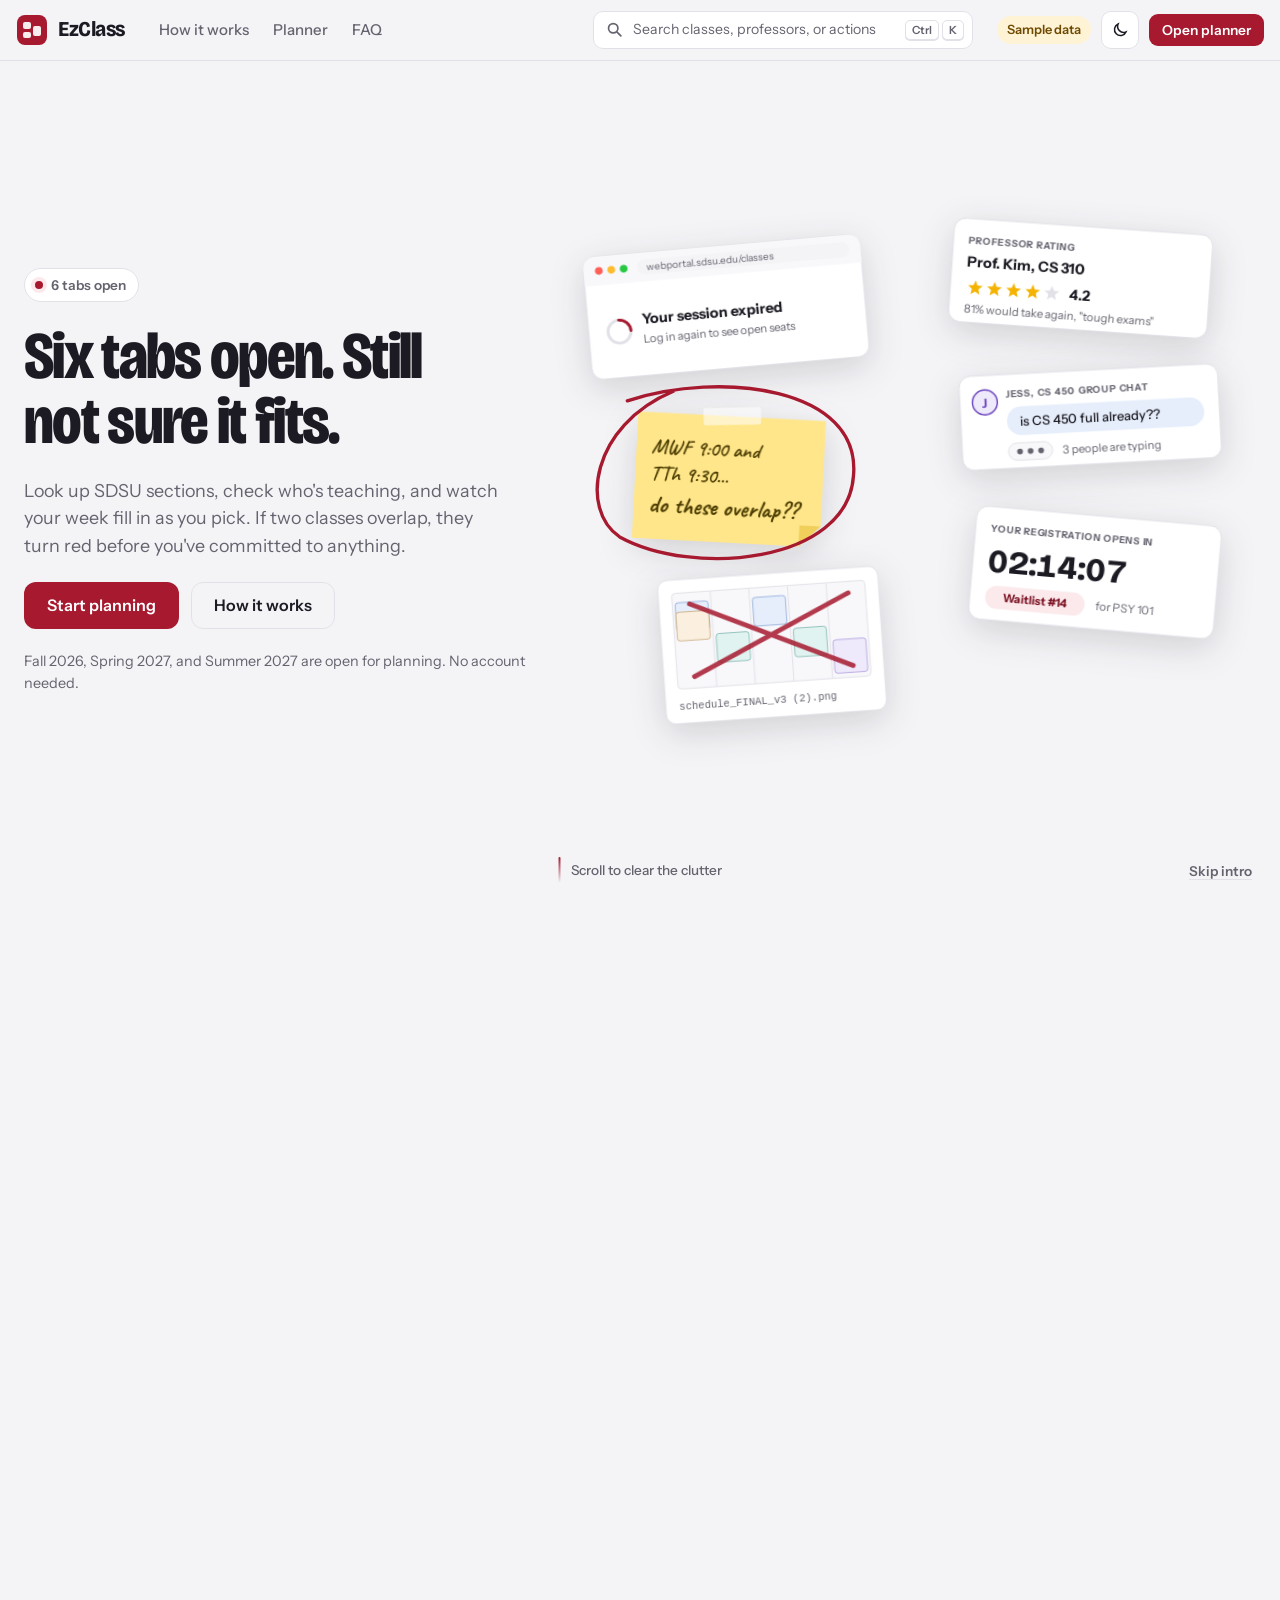
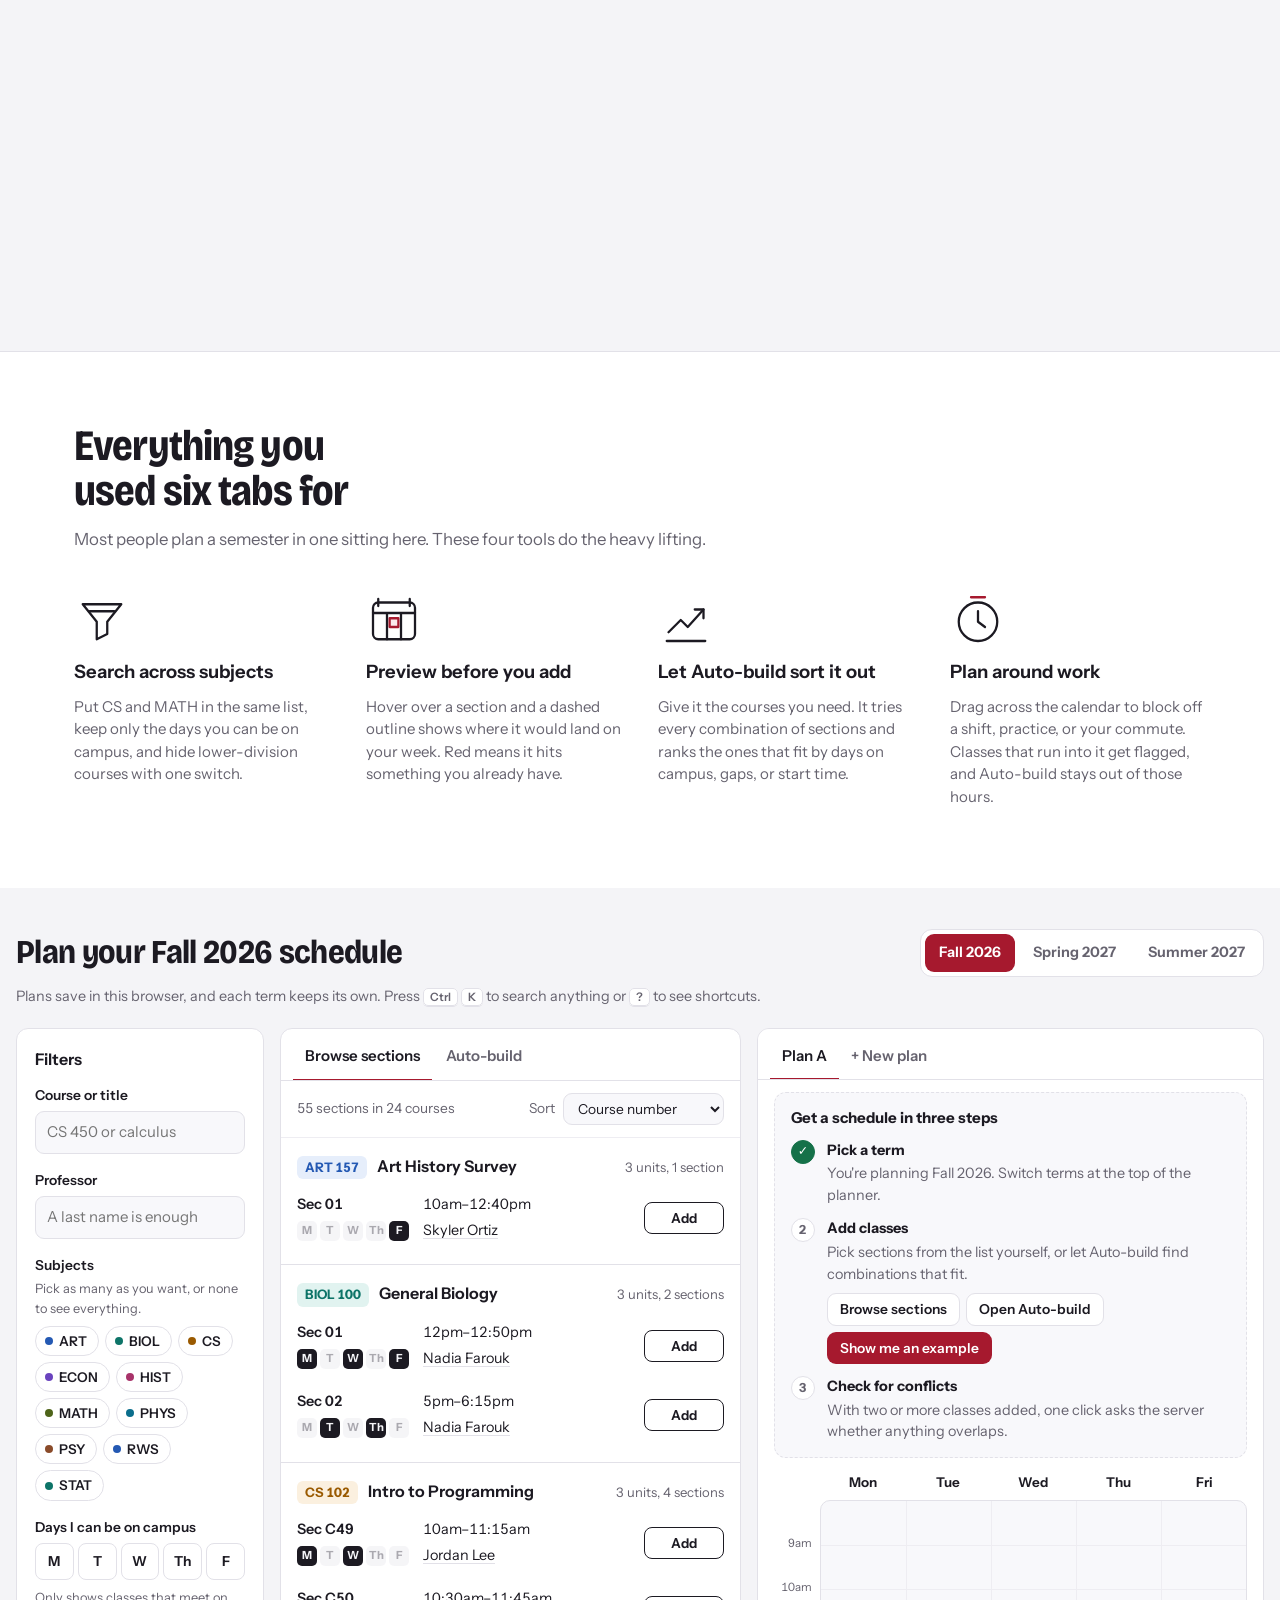
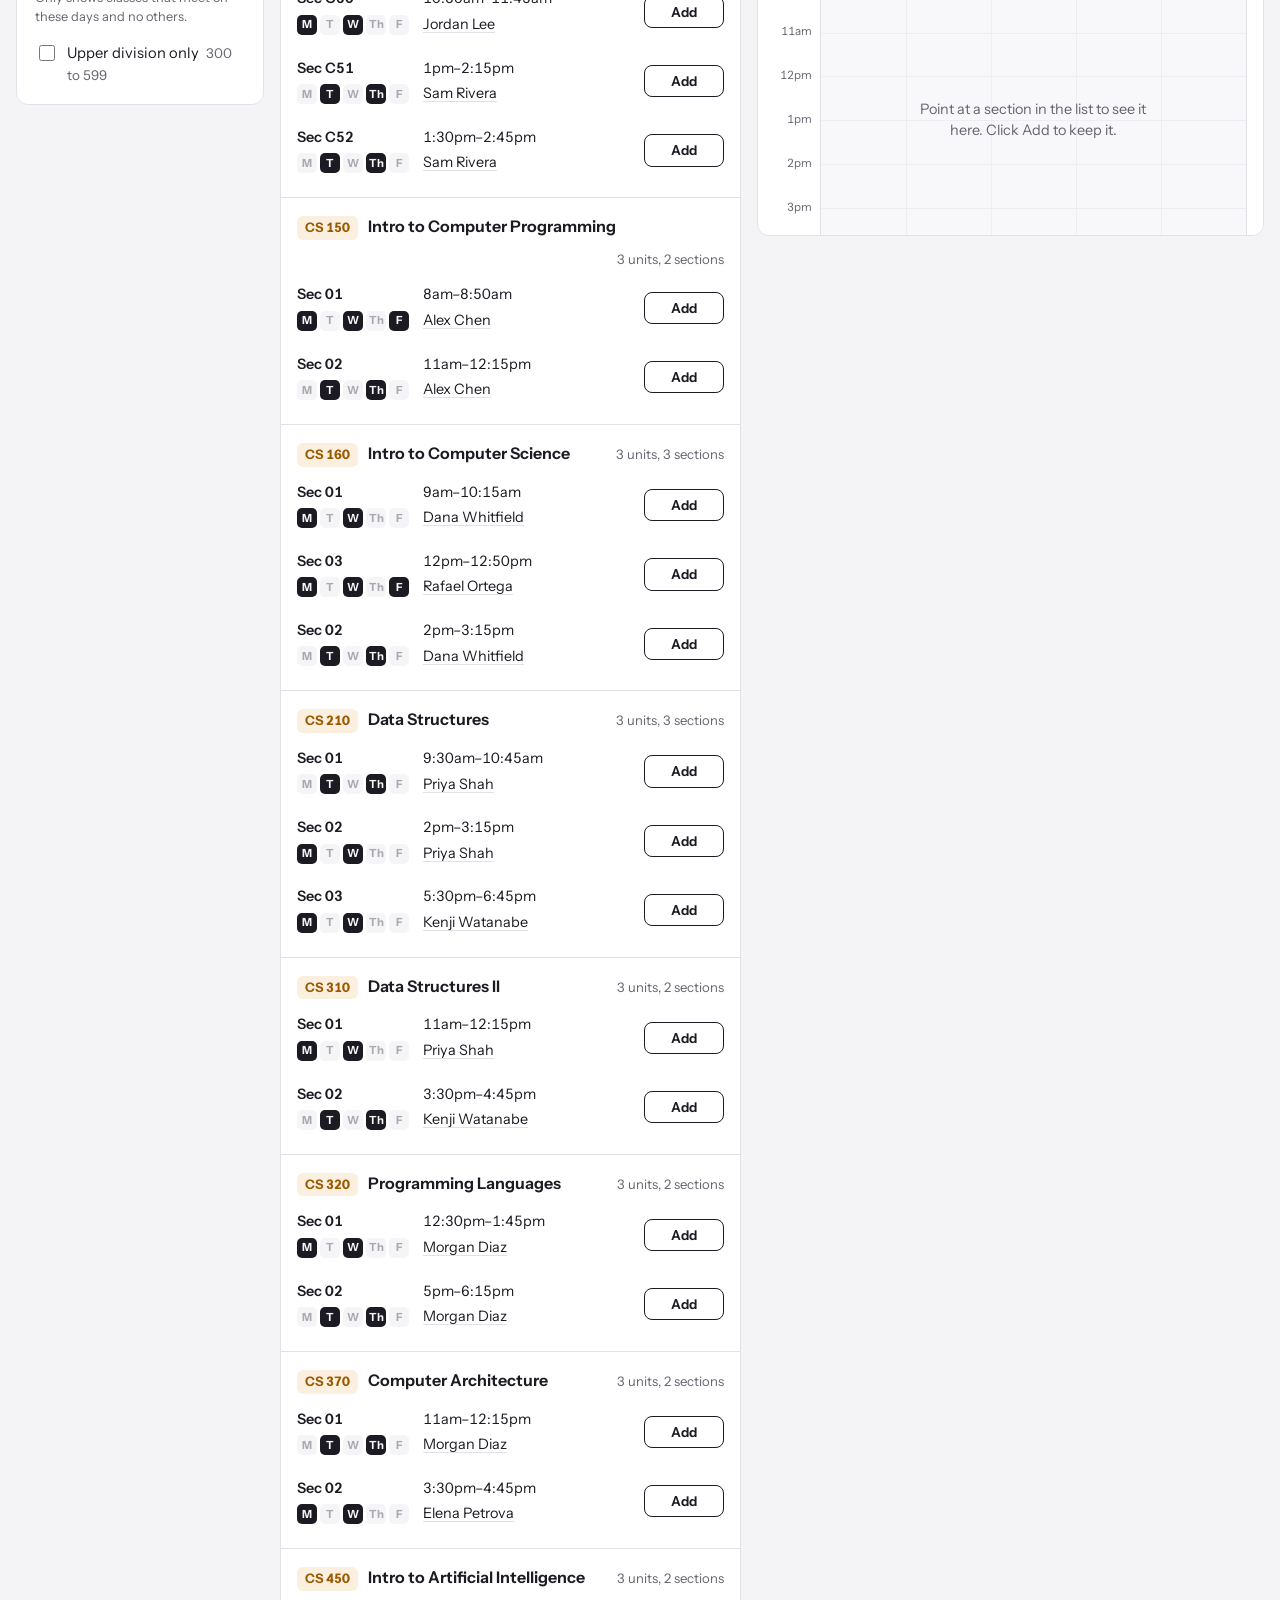
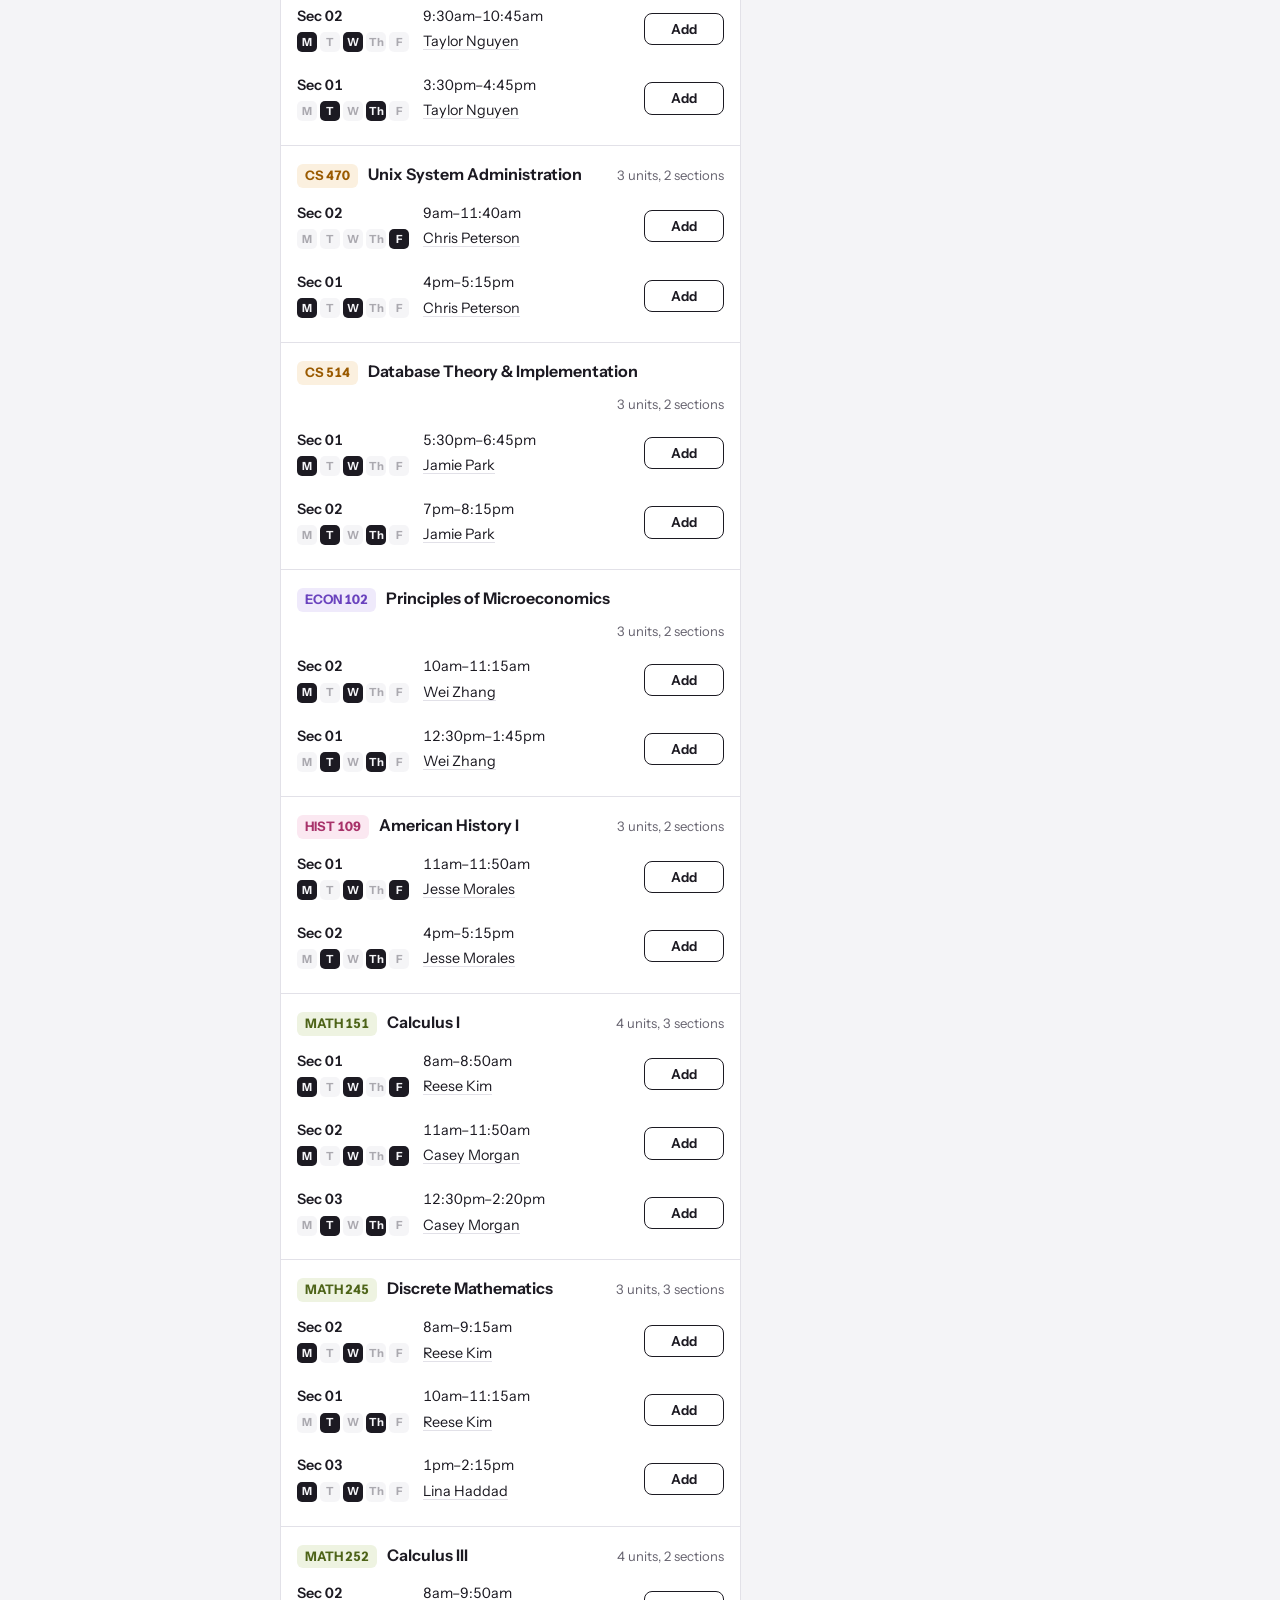
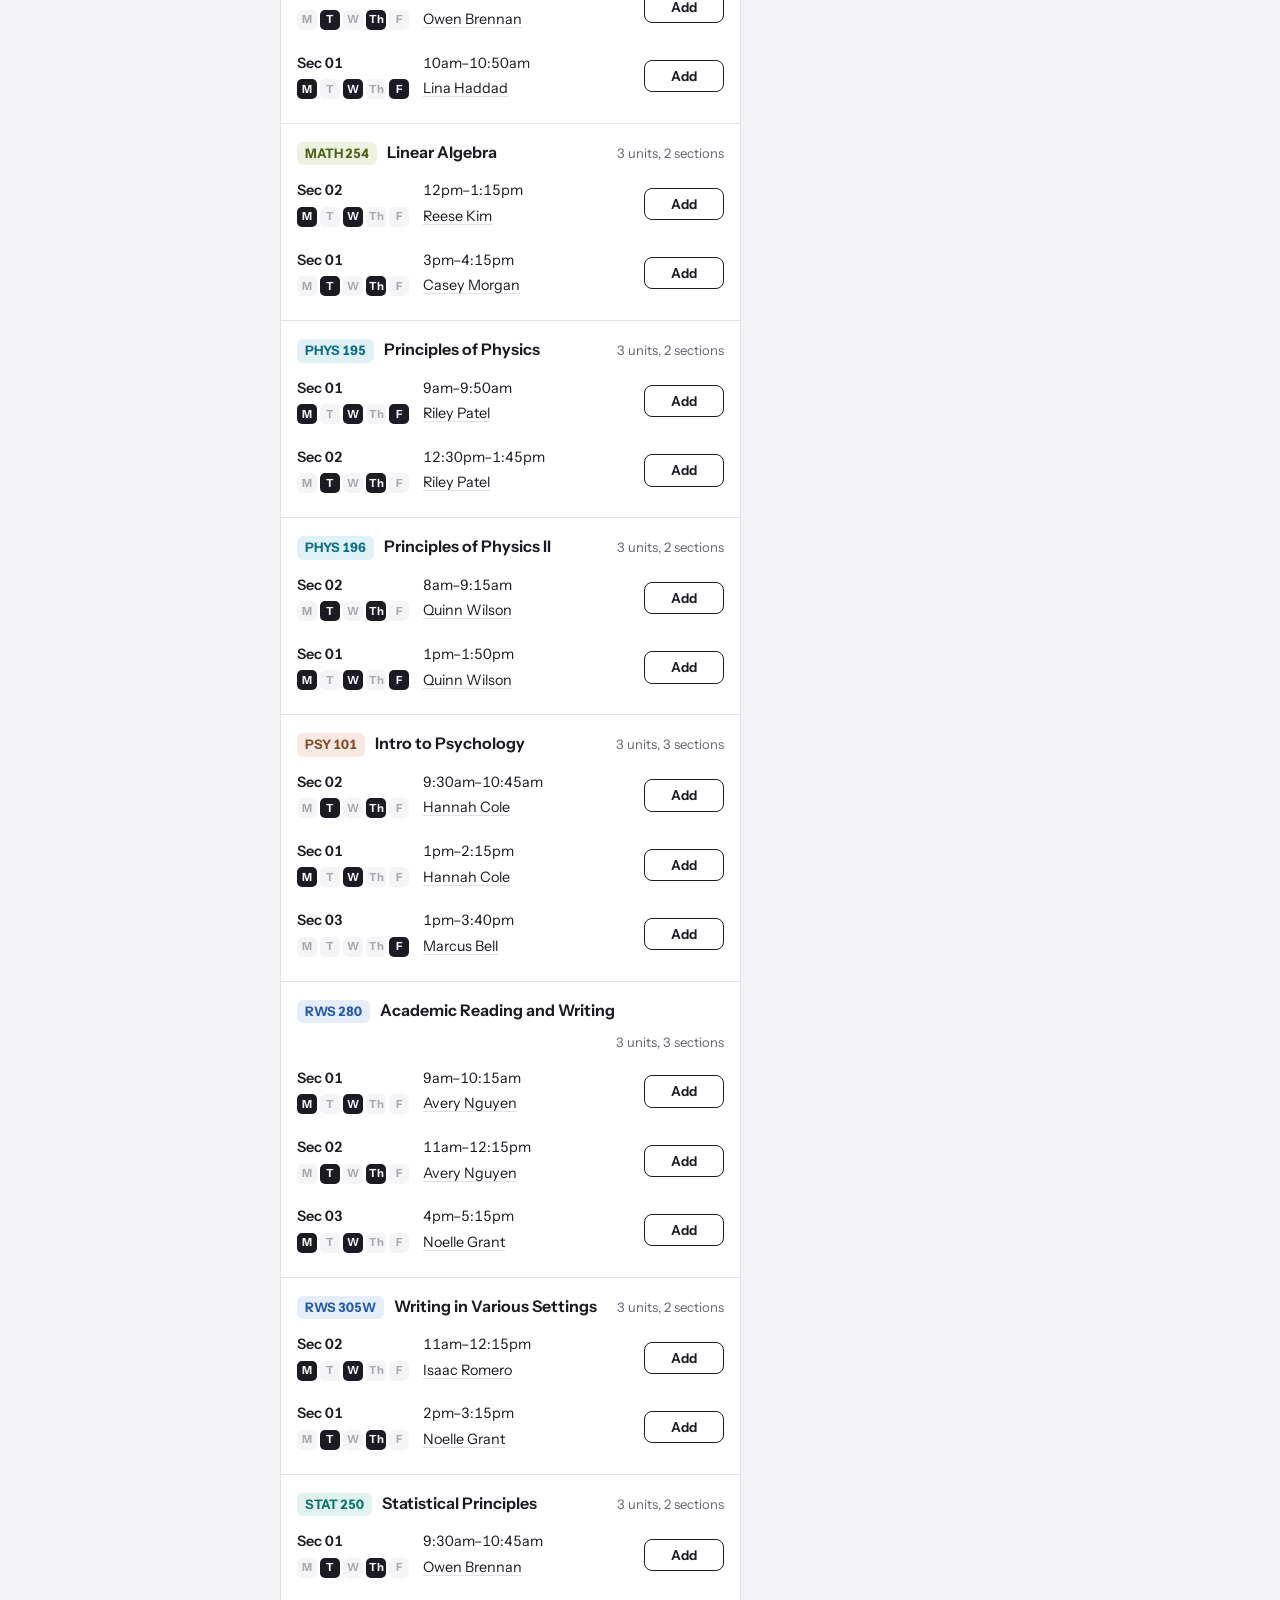
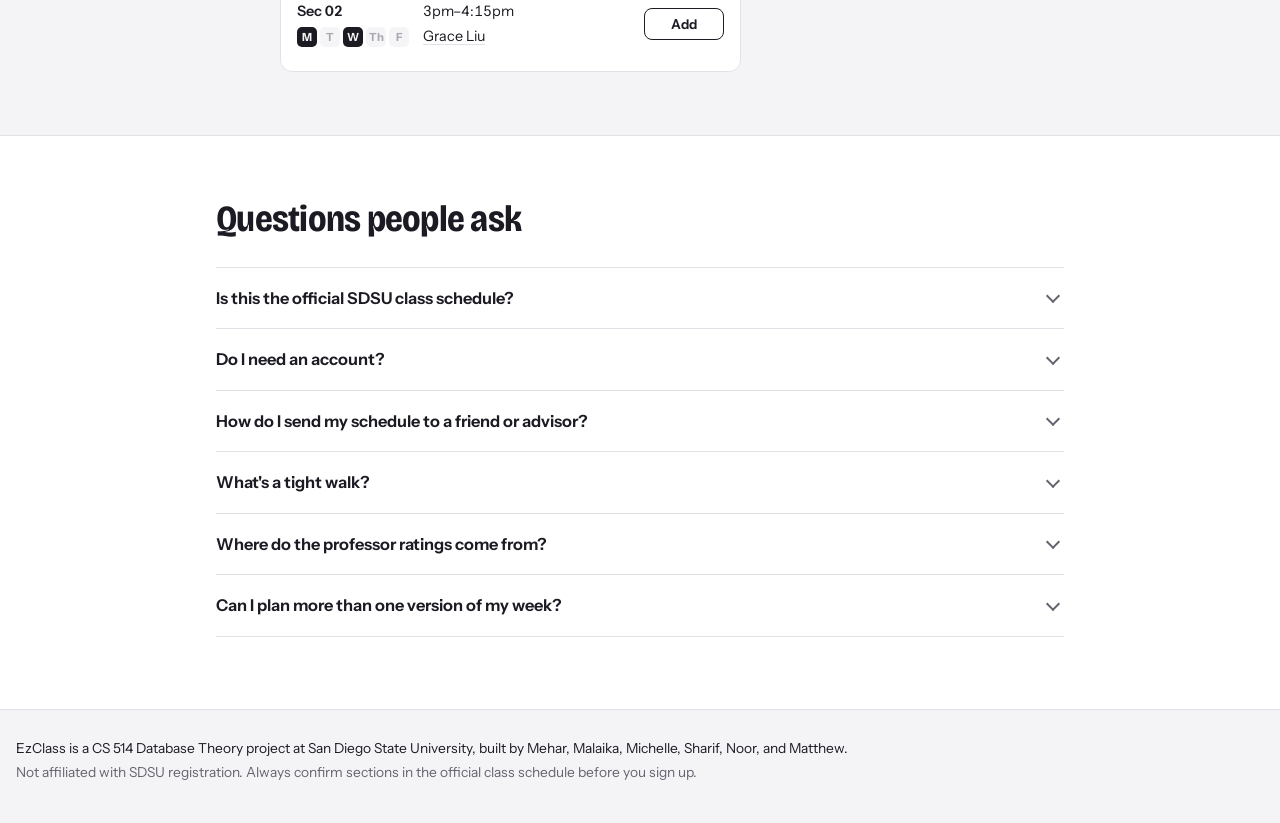
==== frontend/index.html @ 92ebc793 "Rename index.html to frontend/index.html" ====
<!doctype html>
<html lang="en">
<head>
<!--HEAD-START-->
<meta charset="utf-8">
<meta name="viewport" content="width=device-width, initial-scale=1, viewport-fit=cover">
<title>EzClass</title>
<meta name="claude:viewport-fit-sides" content="cover">
<link rel="preconnect" href="https://fonts.googleapis.com">
<link rel="preconnect" href="https://fonts.gstatic.com" crossorigin>
<link href="https://fonts.googleapis.com/css2?family=Bricolage+Grotesque:opsz,wdth,wght@12..96,75..100,400..800&family=Instrument+Sans:wght@400;500;600;700&family=Caveat:wght@600;700&display=swap" rel="stylesheet">
<script>
  // Apply a saved theme before the page paints, so there's no flash.
  try { const t = localStorage.getItem("ezclass.theme"); if (t) document.documentElement.dataset.theme = t; } catch (e) {}
</script>
<link rel="stylesheet" href="css/style.css">
<!--HEAD-END-->
</head>
<body>
<!--BODY-START-->
<a class="skip" href="#planner">Skip to the planner</a>

<header class="topbar">
  <div class="topbar-inner">
    <a class="brand" href="#top" aria-label="EzClass, back to top">
      <svg class="logo" viewBox="0 0 32 32" aria-hidden="true">
        <rect x="1" y="1" width="30" height="30" rx="8" class="logo-bg"/>
        <rect x="7" y="8" width="8" height="7" rx="2" class="logo-cell"/>
        <rect x="17" y="12" width="8" height="10" rx="2" class="logo-cell"/>
        <rect x="7" y="18" width="8" height="6" rx="2" class="logo-cell"/>
      </svg>
      <span class="wordmark">EzClass</span>
    </a>
    <nav class="topnav" aria-label="Page">
      <a href="#how">How it works</a>
      <a href="#planner">Planner</a>
      <a href="#faq">FAQ</a>
    </nav>
    <button type="button" class="search-btn" data-action="palette" aria-label="Search classes, professors, and actions">
      <svg viewBox="0 0 20 20" aria-hidden="true"><circle cx="8.5" cy="8.5" r="5.5"/><path d="M13 13l4.5 4.5"/></svg>
      <span class="search-label">Search classes, professors, or actions</span>
      <span class="search-keys"><kbd class="mod-key">Ctrl</kbd><kbd>K</kbd></span>
    </button>
    <div class="top-actions">
      <span class="data-status" id="data-status" hidden></span>
      <button type="button" class="icon-btn" id="theme-btn" aria-label="Switch to dark theme">
        <svg class="i-moon" viewBox="0 0 24 24" aria-hidden="true"><path d="M20 14.5A8 8 0 0 1 9.5 4a8 8 0 1 0 10.5 10.5z"/></svg>
        <svg class="i-sun" viewBox="0 0 24 24" aria-hidden="true"><circle cx="12" cy="12" r="4"/><path d="M12 2v2M12 20v2M2 12h2M20 12h2M4.9 4.9l1.4 1.4M17.7 17.7l1.4 1.4M4.9 19.1l1.4-1.4M17.7 6.3l1.4-1.4"/></svg>
      </button>
      <a class="btn btn-red btn-sm" href="#planner">Open planner</a>
    </div>
  </div>
</header>

<section class="hero" id="top" aria-labelledby="hero-title">
  <div class="hero-track" id="hero-track">
    <div class="hero-stage">
      <div class="hero-copy">
        <p class="tab-count" id="tab-count" aria-hidden="true"><span class="tc-dot"></span><span id="tab-count-text">6 tabs open</span></p>
        <h1 class="hero-h" id="hero-title">
          <span class="hh hh-before">Six tabs open. Still not sure it fits.</span>
          <span class="hh hh-after">One tab. Your whole week, sorted.</span>
        </h1>
        <p class="hero-sub">Look up SDSU sections, check who's teaching, and watch your week fill in as you pick. If two classes overlap, they turn red before you've committed to anything.</p>
        <div class="hero-cta">
          <a class="btn btn-red btn-lg" href="#planner">Start planning</a>
          <a class="btn btn-ghost btn-lg" href="#how">How it works</a>
        </div>
        <p class="hero-meta">Fall 2026, Spring 2027, and Summer 2027 are open for planning. No account needed.</p>
      </div>
      <div class="hero-art" id="hero-art"></div>
      <p class="scroll-hint" aria-hidden="true"><span class="scroll-line"></span>Scroll to clear the clutter</p>
      <a class="skip-intro" href="#planner">Skip intro</a>
    </div>
  </div>
</section>

<section class="how" id="how" aria-labelledby="how-title">
  <div class="how-inner">
    <h2 id="how-title">Everything you used six tabs for</h2>
    <p class="how-sub">Most people plan a semester in one sitting here. These four tools do the heavy lifting.</p>
    <div class="how-grid">
      <div class="how-item">
        <svg class="how-icon" data-draw viewBox="0 0 64 64" aria-hidden="true">
          <path pathLength="1" d="M10 14h44l-16 20v14l-12 6V34z"/>
          <path pathLength="1" d="M18 22h28"/>
        </svg>
        <h3>Search across subjects</h3>
        <p>Put CS and MATH in the same list, keep only the days you can be on campus, and hide lower-division courses with one switch.</p>
      </div>
      <div class="how-item">
        <svg class="how-icon" data-draw viewBox="0 0 64 64" aria-hidden="true">
          <rect pathLength="1" x="8" y="12" width="48" height="42" rx="6"/>
          <path pathLength="1" d="M8 24h48M24 24v30M40 24v30M14 8v8M50 8v8"/>
          <path pathLength="1" class="accent" d="M27 30h10v10H27z"/>
        </svg>
        <h3>Preview before you add</h3>
        <p>Hover over a section and a dashed outline shows where it would land on your week. Red means it hits something you already have.</p>
      </div>
      <div class="how-item">
        <svg class="how-icon" data-draw viewBox="0 0 64 64" aria-hidden="true">
          <path pathLength="1" d="M12 46l14-14 8 8 18-20"/>
          <path pathLength="1" d="M42 20h10v10"/>
          <path pathLength="1" d="M10 56h44"/>
        </svg>
        <h3>Let Auto-build sort it out</h3>
        <p>Give it the courses you need. It tries every combination of sections and ranks the ones that fit by days on campus, gaps, or start time.</p>
      </div>
      <div class="how-item">
        <svg class="how-icon" data-draw viewBox="0 0 64 64" aria-hidden="true">
          <circle pathLength="1" cx="32" cy="34" r="22"/>
          <path pathLength="1" d="M32 22v12l8 6"/>
          <path pathLength="1" class="accent-line" d="M24 6h16"/>
        </svg>
        <h3>Plan around work</h3>
        <p>Drag across the calendar to block off a shift, practice, or your commute. Classes that run into it get flagged, and Auto-build stays out of those hours.</p>
      </div>
    </div>
  </div>
</section>

<section class="planner" id="planner" data-view="find" aria-labelledby="planner-title">
  <div class="planner-head">
    <div class="planner-title-row">
      <h2 id="planner-title">Plan your Fall 2026 schedule</h2>
      <div class="term-switch" id="term-switch" role="radiogroup" aria-label="Term"></div>
    </div>
    <p class="planner-hint">Plans save in this browser, and each term keeps its own.<span class="key-tip"> Press <kbd class="mod-key">Ctrl</kbd> <kbd>K</kbd> to search anything or <kbd>?</kbd> to see shortcuts.</span></p>
    <p class="term-note" id="term-note" hidden></p>
  </div>


  <div class="planner-grid">
    <!-- Filters -->
    <aside class="filters" id="filters" aria-labelledby="filters-title">
      <div class="panel-head">
        <h3 id="filters-title">Filters</h3>
        <button type="button" class="link-btn" id="reset-btn" data-action="reset" hidden>Reset all</button>
      </div>

      <label class="field" for="f-keyword">
        <span class="field-label">Course or title</span>
        <input type="search" id="f-keyword" placeholder="CS 450 or calculus" autocomplete="off">
      </label>
      <label class="field" for="f-professor">
        <span class="field-label">Professor</span>
        <input type="search" id="f-professor" placeholder="A last name is enough" autocomplete="off">
      </label>

      <fieldset class="field">
        <legend class="field-label">Subjects</legend>
        <p class="hint">Pick as many as you want, or none to see everything.</p>
        <div class="chips" id="subject-chips"></div>
      </fieldset>

      <fieldset class="field">
        <legend class="field-label">Days I can be on campus</legend>
        <div class="days" id="day-toggles"></div>
        <p class="hint">Only shows classes that meet on these days and no others.</p>
      </fieldset>

      <label class="toggle" for="f-upper">
        <input type="checkbox" id="f-upper">
        <span>Upper division only <span class="hint-inline">300 to 599</span></span>
      </label>

      <button type="button" class="btn btn-ink filters-done" id="filters-done">Show results</button>
    </aside>
    <div class="filters-backdrop" id="filters-backdrop"></div>

    <!-- Browse and auto-build -->
    <section class="finder" id="finder" aria-label="Find classes">
      <div class="finder-tabs" role="tablist" aria-label="How to find classes">
        <button type="button" role="tab" id="ftab-browse" data-ftab="browse" aria-selected="true" aria-controls="browse-panel">Browse sections</button>
        <button type="button" role="tab" id="ftab-build" data-ftab="build" aria-selected="false" aria-controls="build-panel" tabindex="-1">Auto-build</button>
      </div>

      <div id="browse-panel" role="tabpanel" aria-labelledby="ftab-browse">
        <div class="toolbar">
          <button type="button" class="btn btn-quiet filters-toggle" id="filters-toggle" aria-expanded="false" aria-controls="filters">
            <svg viewBox="0 0 20 20" aria-hidden="true"><path d="M3 5h14M6 10h8M8.5 15h3"/></svg>
            Filters <span class="count" id="filters-count"></span>
          </button>
          <span class="result-count" id="result-count" aria-live="polite"></span>
          <label class="sort" for="sort"><span>Sort</span>
            <select id="sort">
              <option value="course">Course number</option>
              <option value="start">Earliest start</option>
              <option value="units">Most units</option>
            </select>
          </label>
        </div>
        <div class="results" id="results">
          <div class="empty"><p class="empty-title">Loading sections</p></div>
        </div>
      </div>

      <div id="build-panel" role="tabpanel" aria-labelledby="ftab-build" hidden>
        <div class="build">
          <p class="build-intro">Add the courses you need. EzClass tries every way their sections can fit together and only shows you schedules with zero overlaps.</p>

          <div class="field b-search">
            <label class="field-label" for="b-input">Add a course</label>
            <input type="search" id="b-input" placeholder="Type a course, like MATH 254" autocomplete="off"
              role="combobox" aria-expanded="false" aria-controls="b-suggest" aria-autocomplete="list">
            <ul class="b-suggest" id="b-suggest" role="listbox" hidden></ul>
          </div>
          <ul class="b-courses" id="b-courses"></ul>

          <div class="b-prefs">
            <label class="field" for="b-earliest"><span class="field-label">No classes before</span>
              <select id="b-earliest">
                <option value="">Any time</option><option value="480">8am</option><option value="540">9am</option>
                <option value="600">10am</option><option value="660">11am</option><option value="720">Noon</option>
              </select>
            </label>
            <label class="field" for="b-latest"><span class="field-label">No classes after</span>
              <select id="b-latest">
                <option value="">Any time</option><option value="900">3pm</option><option value="1020">5pm</option>
                <option value="1080">6pm</option><option value="1200">8pm</option>
              </select>
            </label>
            <fieldset class="field b-off">
              <legend class="field-label">Days off</legend>
              <div class="days" id="b-days"></div>
            </fieldset>
            <fieldset class="field b-rank">
              <legend class="field-label">Rank schedules by</legend>
              <div class="seg">
                <label><input type="radio" name="b-sort" value="days" checked><span>Fewest days</span></label>
                <label><input type="radio" name="b-sort" value="gaps"><span>Shortest gaps</span></label>
                <label><input type="radio" name="b-sort" value="late"><span>Latest start</span></label>
              </div>
            </fieldset>
            <label class="toggle" for="b-keep"><input type="checkbox" id="b-keep"><span>Keep the classes already in my plan</span></label>
          </div>

          <button type="button" class="btn btn-red" id="b-run" disabled>Find schedules</button>
          <div class="b-results" id="b-results" aria-live="polite"></div>
        </div>
      </div>
    </section>

    <!-- The week -->
    <section class="week" id="week" aria-label="My week">
      <div class="plan-tabs" id="plan-tabs" role="tablist" aria-label="Plans"></div>

      <div class="preview-banner" id="preview-banner" hidden>
        <p id="preview-label"></p>
        <div class="preview-btns">
          <button type="button" class="btn btn-quiet" id="preview-prev" aria-label="Previous option">Previous</button>
          <button type="button" class="btn btn-quiet" id="preview-next" aria-label="Next option">Next</button>
          <button type="button" class="btn btn-red btn-sm" id="preview-apply">Use this schedule</button>
          <button type="button" class="link-btn" id="preview-cancel">Back to my plan</button>
        </div>
      </div>

      <div class="guide" id="guide" hidden></div>
      <div class="calendar" id="calendar"></div>
      <p class="drag-hint" id="drag-hint">Work or practice at set times? Drag across the grid to block them off.</p>
      <dl class="stats" id="stats" hidden></dl>
      <p class="walk-note" id="walk-note" hidden></p>
      <ul class="picks" id="picks"></ul>
      <div class="busy-list" id="busy-list" hidden></div>

      <div class="week-actions">
        <button type="button" class="btn btn-red" id="check-btn" disabled>Check for conflicts</button>
        <button type="button" class="btn btn-quiet" id="export-btn" disabled>Add to calendar</button>
        <button type="button" class="btn btn-quiet" id="share-btn" disabled>Copy share link</button>
        <button type="button" class="btn btn-quiet" id="busy-btn">Block out time</button>
        <button type="button" class="btn btn-quiet" id="compare-btn" hidden>Compare plans</button>
        <button type="button" class="link-btn" id="clear-btn" hidden>Clear plan</button>
        <button type="button" class="link-btn" id="delete-plan-btn" hidden>Delete plan</button>
      </div>
      <input class="share-fallback" id="share-fallback" type="text" readonly hidden aria-label="Share link">
      <div class="check-result" id="check-result" role="status" hidden></div>

      <div class="popover" id="popover" role="dialog" aria-label="Class details" hidden></div>
    </section>
  </div>
</section>

<nav class="bottom-nav" aria-label="Planner">
  <button type="button" data-mview="find" data-nav="find">
    <svg viewBox="0 0 24 24" aria-hidden="true"><path d="M4 6h16M4 12h10M4 18h7"/></svg>Find
  </button>
  <button type="button" data-action="nav-build" data-nav="build">
    <svg viewBox="0 0 24 24" aria-hidden="true"><path d="M5 17l5-5 3 3 6-7"/><path d="M15 8h4v4"/></svg>Auto-build
  </button>
  <button type="button" data-mview="week" data-nav="week">
    <svg viewBox="0 0 24 24" aria-hidden="true"><rect x="4" y="5" width="16" height="15" rx="2.5"/><path d="M4 10h16M9 5v15M15 5v15"/></svg>My week <span class="count week-count"></span>
  </button>
  <button type="button" data-action="palette">
    <svg viewBox="0 0 24 24" aria-hidden="true"><circle cx="10.5" cy="10.5" r="6"/><path d="M15 15l5 5"/></svg>Search
  </button>
</nav>

<section class="faq" id="faq" aria-labelledby="faq-title">
  <div class="faq-inner">
    <h2 id="faq-title">Questions people ask</h2>
    <div class="faq-list">
      <details>
        <summary>Is this the official SDSU class schedule?</summary>
        <p>No. EzClass reads a copy of the schedule data our team loaded into the database. Seats and times can change, so check every section in the official SDSU class schedule before you register.</p>
      </details>
      <details>
        <summary>Do I need an account?</summary>
        <p>No. Your plans save in this browser. If you clear your browser data they go with it, so copy a share link if you want a backup.</p>
      </details>
      <details>
        <summary>How do I send my schedule to a friend or advisor?</summary>
        <p>Press "Copy share link". The link holds your term and your sections, so whoever opens it sees the same week you do. Nothing gets uploaded.</p>
      </details>
      <details>
        <summary>What's a tight walk?</summary>
        <p>Two classes on the same day, in different buildings, with 15 minutes or less between them. You can make it. You just won't be stopping for coffee.</p>
      </details>
      <details>
        <summary>Where do the professor ratings come from?</summary>
        <p>We don't store any. Clicking a professor's name opens a RateMyProfessors search for them in a new tab.</p>
      </details>
      <details>
        <summary>Can I plan more than one version of my week?</summary>
        <p>Yes. Each term has room for Plan A, B, and C. "Compare plans" puts them side by side so you can see which one has fewer days on campus or shorter gaps.</p>
      </details>
    </div>
  </div>
</section>

<footer class="footer">
  <div class="footer-inner">
    <p>EzClass is a CS 514 Database Theory project at San Diego State University, built by Mehar, Malaika, Michelle, Sharif, Noor, and Matthew.</p>
    <p class="muted">Not affiliated with SDSU registration. Always confirm sections in the official class schedule before you sign up.</p>
  </div>
</footer>

<div class="toast" id="toast" role="status" aria-live="polite" hidden></div>

<dialog class="palette" id="palette" aria-label="Search and jump">
  <div class="pal-box">
    <div class="pal-search">
      <svg viewBox="0 0 20 20" aria-hidden="true"><circle cx="8.5" cy="8.5" r="5.5"/><path d="M13 13l4.5 4.5"/></svg>
      <input type="text" id="pal-input" placeholder="Search a course, professor, or action" autocomplete="off" spellcheck="false"
        role="combobox" aria-expanded="true" aria-controls="pal-list" aria-autocomplete="list">
      <kbd>Esc</kbd>
    </div>
    <ul class="pal-list" id="pal-list" role="listbox" aria-label="Results"></ul>
    <p class="pal-foot"><span><kbd>↑</kbd><kbd>↓</kbd> move</span><span><kbd>Enter</kbd> open</span><span>Try "cs 310", "kim", or "plan"</span></p>
  </div>
</dialog>

<dialog class="dialog dialog-wide" id="compare-dialog" aria-labelledby="compare-title">
  <div class="dialog-body">
    <h3 id="compare-title">Compare your plans</h3>
    <div id="compare-grid"></div>
    <div class="dialog-actions"><button type="button" class="btn btn-quiet" id="compare-close">Close</button></div>
  </div>
</dialog>

<dialog class="dialog" id="keys-dialog" aria-labelledby="keys-title">
  <div class="dialog-body">
    <h3 id="keys-title">Keyboard shortcuts</h3>
    <dl class="keys">
      <div><dt><kbd class="mod-key">Ctrl</kbd><kbd>K</kbd></dt><dd>Search classes, professors, and actions</dd></div>
      <div><dt><kbd>/</kbd></dt><dd>Search the course list</dd></div>
      <div><dt><kbd>B</kbd></dt><dd>Browse sections</dd></div>
      <div><dt><kbd>A</kbd></dt><dd>Auto-build a schedule</dd></div>
      <div><dt><kbd>1</kbd><kbd>2</kbd><kbd>3</kbd></dt><dd>Open Plan A, B, or C</dd></div>
      <div><dt><kbd>T</kbd></dt><dd>Next term</dd></div>
      <div><dt><kbd>?</kbd></dt><dd>Show this list</dd></div>
      <div><dt><kbd>Esc</kbd></dt><dd>Close a panel or leave a preview</dd></div>
    </dl>
    <div class="dialog-actions"><button type="button" class="btn btn-quiet" id="keys-close">Close</button></div>
  </div>
</dialog>

<dialog class="dialog" id="export-dialog" aria-labelledby="export-title">
  <form method="dialog" class="dialog-body" onsubmit="return false">
    <h3 id="export-title">Put your classes on your calendar</h3>
    <p>Every class becomes a weekly event that repeats until the last day of classes. Find both dates on the SDSU academic calendar.</p>
    <div class="dialog-dates">
      <label class="field" for="term-start"><span class="field-label">First day of classes</span><input type="date" id="term-start"></label>
      <label class="field" for="term-end"><span class="field-label">Last day of classes</span><input type="date" id="term-end"></label>
    </div>
    <p class="hint bad-text" id="ics-error" hidden>The last day has to come after the first day.</p>
    <p class="hint" id="ics-preview-note" hidden>Downloads are turned off in this preview. Copy the file text instead, or use the real app to save it.</p>
    <textarea class="ics-text" id="ics-text" readonly hidden aria-label="Calendar file text"></textarea>
    <div class="dialog-actions">
      <button type="button" class="btn btn-quiet" id="export-close">Cancel</button>
      <button type="button" class="btn btn-quiet" id="ics-copy" disabled>Copy file text</button>
      <button type="button" class="btn btn-red" id="ics-download" disabled>Download .ics file</button>
    </div>
  </form>
</dialog>
<!--BODY-END-->
<script type="module" src="js/app.js"></script>
</body>
</html>
---- frontend/css/style.css ----
/* EzClass
   Layout: a scroll-driven opening scene, a short "how it works" band, then a
   three-column planner (filters, course list, week grid) that collapses to
   two columns and then to a switchable single column on phones.
   SDSU red means "act" or "problem". Subjects carry their own hues so the
   week grid reads at a glance. Display type is Bricolage Grotesque, narrowed;
   everything else is Instrument Sans. */

:root {
  --paper: #f4f4f7;
  --surface: #ffffff;
  --surface-2: #f8f8fb;
  --ink: #1c1a22;
  --muted: #66636f;
  --line: #e2e1e8;
  --line-soft: #eeedf2;
  --red: #a6192e;
  --red-hover: #8a1426;
  --red-soft: #fbe9ec;
  --red-ink: #7b1121;
  --ok: #157149;
  --ok-soft: #e3f3ea;
  --focus: #2459b3;
  --shadow: 0 1px 2px rgb(28 26 34 / 0.06), 0 8px 24px rgb(28 26 34 / 0.08);
  --tab-shadow: rgb(28 26 34 / 0.16);
  --warn-bg: #fff3d6;
  --warn-ink: #6e4a00;
  --note: #ffe68a; --note-fold: #f0cf5a; --note-ink: #4a3b00; --tape: rgb(255 255 255 / 0.55);

  --s0: #2459b3; --s0-bg: #e6eefb;
  --s1: #0d7468; --s1-bg: #e1f3f0;
  --s2: #9a5a00; --s2-bg: #fbf0df;
  --s3: #6a43be; --s3-bg: #efeafb;
  --s4: #a8336a; --s4-bg: #fbe8f1;
  --s5: #4e6419; --s5-bg: #eef3e1;
  --s6: #0b6e8c; --s6-bg: #e0f2f8;
  --s7: #8a4b2a; --s7-bg: #f6eae2;

  --display: "Bricolage Grotesque", "Arial Narrow", "Helvetica Neue", Arial, sans-serif;
  --ui: "Instrument Sans", "Segoe UI", system-ui, -apple-system, sans-serif;
  --topbar-h: 60px;
  --hour: 44px;
  --r: 12px;
}

@media (prefers-color-scheme: dark) {
  :root:not([data-theme="light"]) {
    --paper: #111015; --surface: #1a1920; --surface-2: #211f28; --ink: #efedf4; --muted: #a29fac;
    --line: #2e2c36; --line-soft: #26242d; --red: #e2475d; --red-hover: #f0647a; --red-soft: #3a1820;
    --red-ink: #ffb3bf; --ok: #4fc58e; --ok-soft: #14301f; --focus: #8db4ff;
    --shadow: 0 1px 2px rgb(0 0 0 / 0.4), 0 10px 30px rgb(0 0 0 / 0.35); --tab-shadow: rgb(0 0 0 / 0.55);
    --warn-bg: #3a2e10; --warn-ink: #ffd98a;
    --note: #4d4116; --note-fold: #3a3110; --note-ink: #ffe9a3; --tape: rgb(255 255 255 / 0.14);
    --s0: #8db4ff; --s0-bg: #1c2a44; --s1: #6fd3c3; --s1-bg: #13312d; --s2: #f2b45c; --s2-bg: #362812;
    --s3: #b9a0ff; --s3-bg: #2a2241; --s4: #f08ebd; --s4-bg: #3b1a2b; --s5: #b8d27a; --s5-bg: #26301a;
    --s6: #79cfea; --s6-bg: #12303a; --s7: #e3a47f; --s7-bg: #36241a;
    color-scheme: dark;
  }
}
:root[data-theme="dark"] {
  --paper: #111015; --surface: #1a1920; --surface-2: #211f28; --ink: #efedf4; --muted: #a29fac;
  --line: #2e2c36; --line-soft: #26242d; --red: #e2475d; --red-hover: #f0647a; --red-soft: #3a1820;
  --red-ink: #ffb3bf; --ok: #4fc58e; --ok-soft: #14301f; --focus: #8db4ff;
  --shadow: 0 1px 2px rgb(0 0 0 / 0.4), 0 10px 30px rgb(0 0 0 / 0.35); --tab-shadow: rgb(0 0 0 / 0.55);
  --warn-bg: #3a2e10; --warn-ink: #ffd98a;
    --note: #4d4116; --note-fold: #3a3110; --note-ink: #ffe9a3; --tape: rgb(255 255 255 / 0.14);
  --s0: #8db4ff; --s0-bg: #1c2a44; --s1: #6fd3c3; --s1-bg: #13312d; --s2: #f2b45c; --s2-bg: #362812;
  --s3: #b9a0ff; --s3-bg: #2a2241; --s4: #f08ebd; --s4-bg: #3b1a2b; --s5: #b8d27a; --s5-bg: #26301a;
  --s6: #79cfea; --s6-bg: #12303a; --s7: #e3a47f; --s7-bg: #36241a;
  color-scheme: dark;
}

.s0 { --c: var(--s0); --cb: var(--s0-bg); }
.s1 { --c: var(--s1); --cb: var(--s1-bg); }
.s2 { --c: var(--s2); --cb: var(--s2-bg); }
.s3 { --c: var(--s3); --cb: var(--s3-bg); }
.s4 { --c: var(--s4); --cb: var(--s4-bg); }
.s5 { --c: var(--s5); --cb: var(--s5-bg); }
.s6 { --c: var(--s6); --cb: var(--s6-bg); }
.s7 { --c: var(--s7); --cb: var(--s7-bg); }

/* ---------- base ---------- */

*, *::before, *::after { box-sizing: border-box; }
[hidden] { display: none !important; }
.sr-only { position: absolute; width: 1px; height: 1px; overflow: hidden; clip: rect(0 0 0 0); clip-path: inset(50%); white-space: nowrap; }
html { scroll-behavior: smooth; scroll-padding-top: calc(var(--topbar-h) + 12px); }
body {
  margin: 0; background: var(--paper); color: var(--ink);
  font-family: var(--ui); font-size: 15px; line-height: 1.5;
  -webkit-font-smoothing: antialiased;
}
body::before {
  content: ""; position: fixed; inset: 0 0 auto; height: env(safe-area-inset-top, 0px); z-index: 10; background: var(--paper);
}
h1, h2, h3 { margin: 0; text-wrap: balance; }
p { margin: 0; }
button, input, select, textarea { font: inherit; color: inherit; }
button { cursor: pointer; }
a { color: inherit; }
:focus-visible { outline: 2px solid var(--focus); outline-offset: 2px; border-radius: 6px; }
.muted { color: var(--muted); }
kbd {
  font-family: var(--ui); font-size: 0.8em; font-weight: 600; padding: 1px 6px; border-radius: 5px;
  border: 1px solid var(--line); background: var(--surface); box-shadow: 0 1px 0 var(--line);
}
.skip {
  position: absolute; left: 12px; top: -60px; z-index: 50; background: var(--ink); color: var(--paper);
  padding: 8px 12px; border-radius: 8px; text-decoration: none;
}
.skip:focus { top: calc(8px + env(safe-area-inset-top, 0px)); }

/* ---------- buttons ---------- */

.btn {
  display: inline-flex; align-items: center; justify-content: center; gap: 8px;
  border: 1px solid transparent; border-radius: 10px; padding: 9px 16px;
  font-weight: 600; font-size: 0.93rem; text-decoration: none; line-height: 1.2; white-space: nowrap;
  transition: background-color 0.15s, border-color 0.15s, color 0.15s;
}
.btn:disabled { opacity: 0.45; cursor: not-allowed; }
.btn-red { background: var(--red); color: #fff; }
.btn-red:hover:not(:disabled) { background: var(--red-hover); }
.btn-ink { background: var(--ink); color: var(--paper); }
.btn-quiet { background: var(--surface); border-color: var(--line); color: var(--ink); }
.btn-quiet:hover:not(:disabled) { border-color: var(--muted); }
.btn-ghost { border-color: var(--line); color: var(--ink); background: transparent; }
.btn-ghost:hover { background: var(--surface); }
.btn-sm { padding: 7px 12px; font-size: 0.86rem; border-radius: 9px; }
.btn-lg { padding: 13px 22px; font-size: 1rem; border-radius: 12px; }
.link-btn {
  border: 0; background: none; padding: 4px 2px; color: var(--muted); font-size: 0.86rem;
  text-decoration: underline; text-underline-offset: 3px; text-decoration-color: var(--line);
}
.link-btn:hover { color: var(--ink); text-decoration-color: currentColor; }
.icon-btn {
  width: 38px; height: 38px; display: grid; place-items: center; border-radius: 10px;
  border: 1px solid var(--line); background: var(--surface);
}
.icon-btn svg { width: 18px; height: 18px; fill: none; stroke: var(--ink); stroke-width: 2; stroke-linecap: round; }
.icon-btn .i-sun { display: none; }
.icon-btn[data-mode="dark"] .i-sun { display: block; }
.icon-btn[data-mode="dark"] .i-moon { display: none; }
.count {
  display: inline-block; min-width: 1.4em; font-size: 0.74rem; font-weight: 700; text-align: center;
  background: var(--line-soft); color: var(--muted); border-radius: 999px; padding: 1px 7px;
  font-variant-numeric: tabular-nums;
}
.count:empty { display: none; }

/* ---------- top bar ---------- */

.topbar {
  position: sticky; top: env(safe-area-inset-top, 0px); z-index: 30;
  background: color-mix(in srgb, var(--paper) 86%, transparent);
  backdrop-filter: saturate(1.4) blur(12px); -webkit-backdrop-filter: saturate(1.4) blur(12px);
  border-bottom: 1px solid var(--line);
}
.topbar-inner {
  max-width: 1480px; margin: 0 auto; height: var(--topbar-h);
  display: flex; align-items: center; gap: 24px;
  padding-left: max(16px, env(safe-area-inset-left, 0px)); padding-right: max(16px, env(safe-area-inset-right, 0px));
}
.brand { display: flex; align-items: center; gap: 10px; text-decoration: none; }
.logo { width: 32px; height: 32px; }
.logo-bg { fill: var(--red); }
.logo-cell { fill: #fff; opacity: 0.92; }
.wordmark { font-family: var(--display); font-weight: 750; font-size: 1.32rem; letter-spacing: -0.02em; font-stretch: 90%; }
.topnav { display: flex; gap: 4px; }
.topnav a { text-decoration: none; color: var(--muted); font-weight: 500; padding: 6px 10px; border-radius: 8px; }
.topnav a:hover { color: var(--ink); background: var(--surface); }
.topnav a[aria-current] { color: var(--ink); background: var(--surface); box-shadow: inset 0 0 0 1px var(--line); }

.search-btn {
  flex: 0 1 380px; margin-left: auto; display: flex; align-items: center; gap: 10px; min-width: 0;
  padding: 7px 8px 7px 12px; border-radius: 10px; border: 1px solid var(--line); background: var(--surface);
  color: var(--muted); font-size: 0.88rem; text-align: left;
}
.search-btn:hover { border-color: var(--muted); color: var(--ink); }
.search-btn svg { width: 17px; height: 17px; flex: none; fill: none; stroke: currentColor; stroke-width: 2; stroke-linecap: round; }
.search-label { flex: 1; white-space: nowrap; overflow: hidden; text-overflow: ellipsis; }
.search-keys { display: flex; gap: 3px; }
.top-actions { display: flex; align-items: center; gap: 10px; }
.data-status {
  font-size: 0.8rem; font-weight: 600; color: var(--warn-ink); background: var(--warn-bg);
  padding: 4px 10px; border-radius: 999px; cursor: help;
}

/* ---------- hero scroll scene ---------- */

.hero-track { height: 210vh; position: relative; }
.hero-stage {
  position: sticky; top: calc(var(--topbar-h) + env(safe-area-inset-top, 0px));
  height: calc(100vh - var(--topbar-h) - env(safe-area-inset-top, 0px));
  min-height: 560px; max-width: 1480px; margin: 0 auto;
  display: grid; grid-template-columns: minmax(0, 0.85fr) minmax(0, 1.15fr); align-items: center; gap: 32px;
  padding-left: max(24px, env(safe-area-inset-left, 0px)); padding-right: max(24px, env(safe-area-inset-right, 0px));
  padding-block: 24px;
}
.hero-copy { display: flex; flex-direction: column; gap: 22px; max-width: 34rem; }
.hero-h {
  display: grid; font-family: var(--display); font-weight: 760; font-stretch: 82%;
  font-size: clamp(2.6rem, 5.2vw, 4.7rem); line-height: 0.98; letter-spacing: -0.025em;
  font-variation-settings: "opsz" 96;
}
.hh { grid-area: 1 / 1; display: block; will-change: opacity, transform; }
.hh-after { opacity: 0; }
.hero-sub { font-size: 1.12rem; color: var(--muted); max-width: 30rem; line-height: 1.55; }
.hero-cta { display: flex; flex-wrap: wrap; gap: 12px; }
.hero-meta { color: var(--muted); font-size: 0.9rem; }
.hero-art { min-width: 0; display: flex; justify-content: center; }
.hero-svg { width: 100%; max-width: 760px; height: auto; overflow: visible; font-family: var(--ui); }
.scroll-hint {
  position: absolute; left: 50%; bottom: 18px; transform: translateX(-50%);
  display: flex; align-items: center; gap: 10px; color: var(--muted); font-size: 0.85rem; font-weight: 500;
}
.scroll-line { width: 2px; height: 26px; border-radius: 2px; background: linear-gradient(var(--red), transparent); animation: nudge 1.8s ease-in-out infinite; }
@keyframes nudge { 0%, 100% { transform: translateY(-3px); } 50% { transform: translateY(4px); } }

.h-frame, .h-line { fill: none; stroke: var(--line); stroke-width: 1.5; stroke-dasharray: 1; stroke-dashoffset: 1; }
.h-frame { stroke: var(--muted); stroke-opacity: 0.45; stroke-width: 2; }
.h-line.faint { stroke-dasharray: 1; stroke: var(--line-soft); }
.h-day { fill: var(--ink); font-weight: 600; font-size: 15px; opacity: 0; }
.h-time { fill: var(--muted); font-size: 12px; opacity: 0; font-variant-numeric: tabular-nums; }
/* The six scraps of clutter */
.h-scrap { filter: drop-shadow(0 10px 18px var(--tab-shadow)); will-change: transform, opacity; }
.h-float { animation: hfloat 6s ease-in-out infinite; transform-box: fill-box; transform-origin: center; }
@keyframes hfloat { 0%, 100% { transform: translate(0, 0) rotate(0deg); } 50% { transform: translate(0, -6px) rotate(0.6deg); } }
.sc-card { fill: var(--surface); stroke: var(--line); stroke-width: 1; }
.sc-bar { fill: var(--surface-2); }
.sc-light.r { fill: #ff5f57; } .sc-light.y { fill: #febc2e; } .sc-light.g { fill: #28c840; }
.sc-url { fill: var(--paper); }
.sc-url-t { fill: var(--muted); font-size: 10.5px; }
.sc-strong { fill: var(--ink); font-size: 15px; font-weight: 700; }
.sc-soft { fill: var(--muted); font-size: 12px; }
.sc-kicker { fill: var(--muted); font-size: 10px; font-weight: 700; letter-spacing: 0.08em; }
.sc-spin { animation: scspin 1s linear infinite; transform-box: fill-box; transform-origin: center; }
@keyframes scspin { to { transform: rotate(360deg); } }
.sc-spin-track { fill: none; stroke: var(--line); stroke-width: 3; }
.sc-spin-arc { fill: none; stroke: var(--red); stroke-width: 3; stroke-linecap: round; }
.sc-star { fill: var(--line); }
.sc-star.on { fill: #f5b301; }
.sc-note { fill: var(--note); }
.sc-note-fold { fill: var(--note-fold); }
.sc-tape { fill: var(--tape); }
.sc-hand { fill: var(--note-ink); font-family: "Caveat", "Segoe Print", "Comic Sans MS", cursive; font-size: 22px; font-weight: 600; }
.sc-hand.big { font-size: 25px; font-weight: 700; }
.sc-avatar { fill: var(--s3-bg); stroke: var(--s3); stroke-width: 1.5; }
.sc-avatar-t { fill: var(--s3); font-size: 13px; font-weight: 700; }
.sc-bubble { fill: var(--s0-bg); }
.sc-bubble-t { fill: var(--ink); font-size: 13.5px; font-weight: 500; }
.sc-typing { fill: var(--surface-2); stroke: var(--line); }
.sc-dotty { fill: var(--muted); animation: dotty 1.2s ease-in-out infinite; }
.sc-dotty.d2 { animation-delay: 0.15s; } .sc-dotty.d3 { animation-delay: 0.3s; }
@keyframes dotty { 0%, 60%, 100% { opacity: 0.25; } 30% { opacity: 1; } }
.sc-mini { fill: var(--surface-2); stroke: var(--line); }
.sc-mini-l { stroke: var(--line); }
.sc-mini-b { fill: var(--cb); stroke: var(--c); stroke-opacity: 0.4; }
.sc-x { stroke: var(--red); stroke-width: 5; stroke-linecap: round; opacity: 0.85; }
.sc-file { fill: var(--muted); font-size: 11px; font-family: ui-monospace, "SF Mono", Menlo, Consolas, monospace; }
.sc-count { fill: var(--ink); font-size: 34px; font-weight: 760; font-family: var(--display); font-variant-numeric: tabular-nums; letter-spacing: 0.01em; }
.sc-badge { fill: var(--red-soft); }
.sc-badge-t { fill: var(--red-ink); font-size: 12px; font-weight: 700; }
.h-pulse { fill: none; stroke: var(--red); stroke-width: 2; opacity: 0; }

/* "6 tabs open" counter above the headline */
.tab-count {
  align-self: flex-start; display: inline-flex; align-items: center; gap: 8px;
  padding: 6px 12px 6px 10px; border-radius: 999px; border: 1px solid var(--line); background: var(--surface);
  font-size: 0.85rem; font-weight: 600; color: var(--muted); font-variant-numeric: tabular-nums;
  transition: color 0.3s, border-color 0.3s, background 0.3s;
}
.tc-dot { width: 8px; height: 8px; border-radius: 50%; background: var(--red); box-shadow: 0 0 0 4px var(--red-soft); transition: background 0.3s, box-shadow 0.3s; }
.tab-count.done { color: var(--ok); border-color: color-mix(in srgb, var(--ok) 35%, transparent); background: var(--ok-soft); }
.tab-count.done .tc-dot { background: var(--ok); box-shadow: 0 0 0 4px color-mix(in srgb, var(--ok) 20%, transparent); }
.tab-count.bump { animation: bump 0.35s ease-out; }
@keyframes bump { 40% { transform: scale(1.08); } }
.h-scribble { fill: none; stroke: var(--red); stroke-width: 3.5; stroke-linecap: round; stroke-linejoin: round; stroke-dasharray: 1; stroke-dashoffset: 0; }
.h-blk { opacity: 0; }
.h-blk rect { fill: var(--cb); stroke: color-mix(in srgb, var(--c) 40%, transparent); stroke-width: 1.2; transition: fill 0.25s, stroke 0.25s; }
.h-blk text { fill: var(--c); font-weight: 700; font-size: 14px; }
.h-blk.clash rect { fill: url(#h-hatch); stroke: var(--red); stroke-width: 2.5; }
.h-blk.clash text { fill: var(--red-ink); }
.h-hatch-bg { fill: var(--red-soft); }
.h-hatch-stripe { fill: var(--red); opacity: 0.22; }
.h-done-ring { fill: var(--ok-soft); stroke: var(--ok); stroke-width: 3; stroke-dasharray: 1; stroke-dashoffset: 1; }
.h-done-tick { fill: none; stroke: var(--ok); stroke-width: 3.5; stroke-linecap: round; stroke-linejoin: round; stroke-dasharray: 1; stroke-dashoffset: 1; }
.h-done-text { fill: var(--ok); font-weight: 700; font-size: 15px; opacity: 0; }

.skip-intro {
  position: absolute; right: max(24px, env(safe-area-inset-right, 0px)); bottom: 16px; font-size: 0.85rem; font-weight: 600;
  color: var(--muted); text-decoration: underline; text-underline-offset: 3px; text-decoration-color: var(--line); padding: 4px;
}
.skip-intro:hover { color: var(--ink); }
.still-hero .skip-intro { display: none; }
.still-hero .hero-track { height: auto; }
.still-hero .hero-stage { position: static; height: auto; min-height: 0; padding-block: 48px; }
.still-hero .scroll-hint { display: none; }

/* ---------- how it works ---------- */

.how { border-top: 1px solid var(--line); background: var(--surface); }
.how-inner {
  max-width: 1180px; margin: 0 auto; padding-block: 72px 80px;
  padding-left: max(24px, env(safe-area-inset-left, 0px)); padding-right: max(24px, env(safe-area-inset-right, 0px));
}
.how h2 { font-family: var(--display); font-weight: 720; font-stretch: 85%; font-size: clamp(1.9rem, 3.4vw, 2.7rem); letter-spacing: -0.02em; line-height: 1.05; max-width: 20ch; }
.how-sub { margin-top: 12px; color: var(--muted); font-size: 1.05rem; max-width: 44rem; }
.how-grid { display: grid; grid-template-columns: repeat(4, minmax(0, 1fr)); gap: 36px; margin-top: 40px; }
.how-item { display: flex; flex-direction: column; gap: 10px; }
.how-item h3 { font-size: 1.15rem; font-weight: 650; }
.how-item p { color: var(--muted); max-width: 34ch; }
.how-icon { width: 56px; height: 56px; fill: none; stroke: var(--ink); stroke-width: 2.6; stroke-linecap: round; stroke-linejoin: round; }
.how-icon .accent { stroke: var(--red); fill: var(--red-soft); }
.how-icon .accent-line { stroke: var(--red); }
.how-icon circle { stroke-dasharray: 1; stroke-dashoffset: 0; }
.how-icon.armed circle { stroke-dashoffset: 1; }
.how-icon.armed.drawn circle { stroke-dashoffset: 0; transition: stroke-dashoffset 1.1s cubic-bezier(.65, 0, .35, 1); }
.how-icon path, .how-icon rect { stroke-dasharray: 1; stroke-dashoffset: 0; }
.how-icon.armed path, .how-icon.armed rect { stroke-dashoffset: 1; }
.how-icon.armed.drawn path, .how-icon.armed.drawn rect { stroke-dashoffset: 0; transition: stroke-dashoffset 1.1s cubic-bezier(.65, 0, .35, 1); }
.how-icon.drawn path:nth-child(2), .how-icon.drawn rect:nth-child(2) { transition-delay: 0.25s; }
.how-icon.drawn path:nth-child(3) { transition-delay: 0.5s; }

/* ---------- planner ---------- */

.planner {
  max-width: 1480px; margin: 0 auto; padding-block: 40px 64px;
  padding-left: max(16px, env(safe-area-inset-left, 0px)); padding-right: max(16px, env(safe-area-inset-right, 0px));
}
.planner-head { display: grid; gap: 8px; margin-bottom: 20px; }
.planner-title-row { display: flex; align-items: center; justify-content: space-between; flex-wrap: wrap; gap: 12px 24px; }
.term-switch {
  display: inline-flex; gap: 4px; padding: 4px; border-radius: 12px; background: var(--surface); border: 1px solid var(--line);
}
.term-btn {
  border: 0; background: none; border-radius: 9px; padding: 8px 14px; font-weight: 650; font-size: 0.9rem; color: var(--muted);
  white-space: nowrap; transition: background-color 0.15s, color 0.15s;
}
.term-btn:hover { color: var(--ink); }
.term-btn[aria-checked="true"] { background: var(--red); color: #fff; }
.term-note {
  justify-self: start; font-size: 0.88rem; color: var(--warn-ink); background: var(--warn-bg); padding: 6px 12px; border-radius: 8px;
}
.planner-head h2 { font-family: var(--display); font-weight: 720; font-stretch: 88%; font-size: clamp(1.6rem, 2.6vw, 2.1rem); letter-spacing: -0.02em; }
.planner-hint { color: var(--muted); font-size: 0.9rem; }

.planner-grid {
  display: grid; gap: 16px; align-items: start;
  grid-template-columns: 248px minmax(0, 1fr) minmax(470px, 1.1fr);
}
.filters, .finder, .week {
  background: var(--surface); border: 1px solid var(--line); border-radius: var(--r); min-width: 0;
}
.filters {
  padding: 18px; position: sticky; top: calc(var(--topbar-h) + 16px + env(safe-area-inset-top, 0px));
  max-height: calc(100vh - var(--topbar-h) - 32px); overflow-y: auto;
}
.week {
  position: sticky; top: calc(var(--topbar-h) + 16px + env(safe-area-inset-top, 0px));
  max-height: calc(100vh - var(--topbar-h) - 32px); overflow-y: auto; padding: 14px 16px 18px;
}
.finder { container-type: inline-size; }
.filters-backdrop, .filters-done, .filters-toggle { display: none; }

/* ---------- filters ---------- */

.panel-head { display: flex; align-items: baseline; justify-content: space-between; margin-bottom: 14px; }
.panel-head h3 { font-size: 1rem; font-weight: 650; }
.field { display: block; border: 0; padding: 0; margin: 0 0 16px; min-width: 0; }
.field-label { display: block; font-weight: 600; font-size: 0.86rem; margin-bottom: 6px; padding: 0; }
.hint { color: var(--muted); font-size: 0.8rem; margin-top: -2px; margin-bottom: 8px; }
.days + .hint { margin: 8px 0 0; }
.hint-inline { color: var(--muted); font-size: 0.84rem; margin-left: 4px; }
input[type="search"], input[type="text"], input[type="date"], select, textarea {
  width: 100%; padding: 9px 11px; border: 1px solid var(--line); border-radius: 9px; background: var(--surface-2);
}
input:focus, select:focus, textarea:focus { outline: none; border-color: var(--focus); box-shadow: 0 0 0 3px color-mix(in srgb, var(--focus) 25%, transparent); }
.chips { display: flex; flex-wrap: wrap; gap: 6px; }
.chip {
  display: inline-flex; align-items: center; gap: 6px; border: 1px solid var(--line); background: var(--surface);
  border-radius: 999px; padding: 4px 11px 4px 9px; font-size: 0.84rem; font-weight: 600;
}
.chip:hover { border-color: var(--muted); }
.chip-dot { width: 8px; height: 8px; border-radius: 50%; background: var(--c); }
.chip[aria-pressed="true"] { background: var(--ink); color: var(--paper); border-color: var(--ink); }
.days { display: grid; grid-template-columns: repeat(5, 1fr); gap: 4px; }
.daybtn { border: 1px solid var(--line); background: var(--surface); border-radius: 8px; padding: 7px 0; font-weight: 650; font-size: 0.86rem; }
.daybtn:hover { border-color: var(--muted); }
.daybtn[aria-pressed="true"] { background: var(--ink); color: var(--paper); border-color: var(--ink); }
.daybtn[data-kind="off"][aria-pressed="true"] { background: var(--red); border-color: var(--red); color: #fff; }
.toggle { display: flex; gap: 9px; align-items: flex-start; cursor: pointer; font-size: 0.92rem; }
.toggle input { margin-top: 3px; width: 16px; height: 16px; accent-color: var(--red); flex: none; }

/* ---------- finder ---------- */

.finder-tabs, .plan-tabs { display: flex; gap: 2px; border-bottom: 1px solid var(--line); padding: 8px 12px 0; overflow-x: auto; }
.finder-tabs [role="tab"], .plan-tab {
  border: 0; background: none; color: var(--muted); font-weight: 600; padding: 8px 12px 11px;
  border-bottom: 2px solid transparent; margin-bottom: -1px; white-space: nowrap; display: inline-flex; gap: 6px; align-items: center;
}
.finder-tabs [role="tab"][aria-selected="true"], .plan-tab[aria-selected="true"] { color: var(--ink); border-bottom-color: var(--red); }
.finder-tabs [role="tab"]:hover, .plan-tab:hover { color: var(--ink); }
.toolbar { display: flex; align-items: center; gap: 12px; padding: 12px 16px; border-bottom: 1px solid var(--line-soft); flex-wrap: wrap; }
.result-count { color: var(--muted); font-size: 0.86rem; font-variant-numeric: tabular-nums; }
.sort { margin-left: auto; display: flex; align-items: center; gap: 8px; font-size: 0.86rem; color: var(--muted); }
.sort select { width: auto; padding: 6px 30px 6px 10px; font-size: 0.86rem; color: var(--ink); }
.filters-toggle svg { width: 16px; height: 16px; fill: none; stroke: currentColor; stroke-width: 2; stroke-linecap: round; }

.results[aria-busy="true"] { opacity: 0.55; transition: opacity 0.2s; }
.course { padding: 16px 16px 10px; border-bottom: 1px solid var(--line); }
.course:last-child { border-bottom: 0; }
.course-head { display: flex; align-items: baseline; gap: 10px; flex-wrap: wrap; margin-bottom: 6px; }
.course-head h3 { font-size: 1rem; font-weight: 650; }
.course-meta { margin-left: auto; color: var(--muted); font-size: 0.82rem; }
.code {
  display: inline-block; white-space: nowrap; font-weight: 700; font-size: 0.82rem; color: var(--c);
  background: var(--cb); padding: 2px 8px; border-radius: 6px; font-variant-numeric: tabular-nums;
}
.secs { list-style: none; margin: 0; padding: 0; }
.sec {
  display: grid; align-items: center; gap: 4px 14px; padding: 9px 10px; margin: 0 -10px; border-radius: 9px;
  grid-template-columns: 62px 116px 140px minmax(0, 1fr) 84px 88px;
  grid-template-areas: "num pills time prof room btn" ". note note note note note";
  font-size: 0.9rem;
}
.sec:hover { background: var(--surface-2); }
.sec.added { background: color-mix(in srgb, var(--ok-soft) 70%, transparent); }
.sec.clash { background: color-mix(in srgb, var(--red-soft) 70%, transparent); }
.sec-num { grid-area: num; font-weight: 600; font-variant-numeric: tabular-nums; }
.pills { grid-area: pills; display: flex; gap: 3px; }
.pills i {
  font-style: normal; font-size: 0.7rem; font-weight: 700; width: 20px; height: 20px; display: grid; place-items: center;
  border-radius: 5px; color: var(--muted); background: var(--line-soft); opacity: 0.55;
}
.pills i.on { background: var(--ink); color: var(--paper); opacity: 1; }
.sec-time { grid-area: time; font-variant-numeric: tabular-nums; white-space: nowrap; }
.sec-prof { grid-area: prof; text-decoration-color: var(--line); text-underline-offset: 3px; white-space: nowrap; overflow: hidden; text-overflow: ellipsis; }
.sec-prof:hover { color: var(--focus); text-decoration-color: currentColor; }
.sec-room { grid-area: room; color: var(--muted); white-space: nowrap; }
.sec-note { grid-area: note; font-size: 0.8rem; color: var(--muted); }
.sec-note.bad { color: var(--red); font-weight: 600; }
.btn-add {
  grid-area: btn; justify-self: end; min-width: 80px; border: 1px solid var(--ink); background: var(--surface); color: var(--ink);
  border-radius: 8px; padding: 5px 12px; font-weight: 650; font-size: 0.84rem;
}
.btn-add:hover { background: var(--ink); color: var(--paper); }
.btn-add .hover { display: none; }
.btn-add[aria-pressed="true"] { border-color: transparent; background: var(--ok-soft); color: var(--ok); }
.btn-add[aria-pressed="true"]:hover { background: var(--red-soft); color: var(--red); }
.btn-add[aria-pressed="true"]:hover .idle { display: none; }
.btn-add[aria-pressed="true"]:hover .hover { display: inline; }

@container (max-width: 640px) {
  .sec {
    grid-template-columns: auto auto minmax(0, 1fr) auto;
    grid-template-areas: "num time time btn" "pills prof prof btn" "note note note note";
  }
  .sec-room { display: none; }
}

.course.flash { animation: flash 1.6s ease-out; }
@keyframes flash { 0%, 30% { background: color-mix(in srgb, var(--red-soft) 80%, transparent); } 100% { background: transparent; } }

.empty { padding: 48px 24px; text-align: center; color: var(--muted); display: grid; gap: 6px; justify-items: center; }
.empty-title { color: var(--ink); font-weight: 650; font-size: 1rem; }

/* ---------- auto-build ---------- */

.build { padding: 16px 18px 20px; display: grid; gap: 14px; }
.build-intro { color: var(--muted); max-width: 60ch; }
.b-search { position: relative; margin: 0; }
.b-suggest {
  position: absolute; z-index: 5; left: 0; right: 0; top: calc(100% + 4px); list-style: none; margin: 0; padding: 4px;
  background: var(--surface); border: 1px solid var(--line); border-radius: 10px; box-shadow: var(--shadow);
}
.b-suggest li { padding: 8px 10px; border-radius: 7px; cursor: pointer; display: flex; gap: 10px; align-items: center; font-size: 0.9rem; }
.b-suggest li[aria-selected="true"], .b-suggest li:hover { background: var(--surface-2); }
.b-courses { list-style: none; margin: 0; padding: 0; display: grid; gap: 6px; }
.b-course { display: flex; align-items: center; gap: 10px; padding: 8px 10px; border: 1px solid var(--line-soft); border-radius: 9px; font-size: 0.9rem; }
.b-course .link-btn { margin-left: auto; }
.b-course-title { min-width: 0; overflow: hidden; text-overflow: ellipsis; white-space: nowrap; }
.b-empty { color: var(--muted); font-size: 0.88rem; padding: 4px 0; }
.b-prefs { display: grid; grid-template-columns: 1fr 1fr; gap: 0 14px; padding: 14px; background: var(--surface-2); border-radius: 10px; }
.b-prefs .b-off, .b-prefs .b-rank, .b-prefs .toggle { grid-column: 1 / -1; }
.seg { display: flex; border: 1px solid var(--line); border-radius: 9px; overflow: hidden; background: var(--surface); }
.seg label { flex: 1; position: relative; }
.seg input { position: absolute; opacity: 0; inset: 0; cursor: pointer; }
.seg span { display: block; text-align: center; padding: 7px 6px; font-size: 0.84rem; font-weight: 600; color: var(--muted); }
.seg label + label span { border-left: 1px solid var(--line); }
.seg input:checked + span { background: var(--ink); color: var(--paper); }
.seg input:focus-visible + span { outline: 2px solid var(--focus); outline-offset: -2px; }
#b-run { justify-self: start; }
.b-summary { font-weight: 600; }
.b-list { list-style: none; margin: 8px 0 0; padding: 0; display: grid; gap: 6px; }
.b-option {
  width: 100%; display: flex; align-items: center; gap: 14px; text-align: left; padding: 10px 12px;
  border: 1px solid var(--line); border-radius: 10px; background: var(--surface);
}
.b-option:hover { border-color: var(--muted); }
.b-option[aria-pressed="true"] { border-color: var(--red); box-shadow: 0 0 0 1px var(--red); }
.b-option-text { display: grid; gap: 1px; font-size: 0.86rem; min-width: 0; }
.b-option-text strong { font-size: 0.92rem; }
.mini { width: 112px; height: 40px; flex: none; }
.mini-col { fill: var(--line-soft); }
.mini rect:not(.mini-col) { fill: var(--c); }
.b-none { padding: 16px; border-radius: 10px; background: var(--surface-2); display: grid; gap: 4px; color: var(--muted); }

/* ---------- week ---------- */

.week { padding-top: 0; }
.plan-tabs { margin: 0 -16px 12px; }
.plan-add { border: 0; background: none; color: var(--muted); font-weight: 600; padding: 8px 10px 11px; white-space: nowrap; }
.plan-add:hover { color: var(--ink); }
.preview-banner {
  display: flex; align-items: center; justify-content: space-between; flex-wrap: wrap; gap: 10px;
  padding: 10px 12px; margin-bottom: 12px; border-radius: 10px; background: var(--warn-bg); color: var(--warn-ink);
}
.preview-banner p { font-weight: 650; }
.preview-btns { display: flex; align-items: center; gap: 6px; flex-wrap: wrap; }
.preview-banner .link-btn { color: var(--warn-ink); }

.guide { margin-bottom: 14px; padding: 14px 16px; border-radius: 12px; border: 1px dashed var(--line); background: var(--surface-2); }
.guide-title { font-weight: 700; margin-bottom: 10px; }
.guide-steps { list-style: none; margin: 0; padding: 0; display: grid; gap: 12px; counter-reset: step; }
.guide-steps li { display: grid; grid-template-columns: 26px 1fr; gap: 10px; align-items: start; counter-increment: step; }
.guide-steps li > div { display: grid; gap: 2px; font-size: 0.9rem; }
.guide-steps li span { color: var(--muted); }
.guide-mark {
  width: 24px; height: 24px; border-radius: 50%; display: grid; place-items: center; font-size: 0.78rem; font-weight: 700;
  border: 1.5px solid var(--line); background: var(--surface); color: var(--muted);
}
.guide-mark::before { content: counter(step); }
.guide-steps li.done .guide-mark { background: var(--ok); border-color: var(--ok); color: #fff; }
.guide-steps li.done .guide-mark::before { content: "✓"; }
.guide-btns { display: flex; gap: 6px; flex-wrap: wrap; margin-top: 6px; }

.calendar { overflow-x: auto; }
.cal {
  display: grid; grid-template-columns: 46px repeat(var(--days), minmax(78px, 1fr));
  grid-template-rows: auto calc(var(--hours) * var(--hour)); min-width: 460px;
}
.cal-dayhead { text-align: center; font-weight: 650; font-size: 0.84rem; padding-bottom: 8px; }
.cal-dayhead .short { display: none; }
.cal-gutter { position: relative; }
.cal-gutter span {
  position: absolute; right: 8px; transform: translateY(-50%); font-size: 0.72rem; color: var(--muted);
  font-variant-numeric: tabular-nums; white-space: nowrap;
}
.cal-gutter span:first-child, .cal-gutter span:last-child { display: none; }
.cal-body { position: relative; border: 1px solid var(--line); border-radius: 10px; overflow: hidden; background: var(--surface-2); }
.cal-lines i { position: absolute; left: 0; right: 0; height: 1px; background: var(--line-soft); }
.cal-cols { position: absolute; inset: 0; display: grid; grid-template-columns: repeat(var(--days), minmax(0, 1fr)); }
.cal-col { position: relative; border-left: 1px solid var(--line-soft); }
.cal-col:first-child { border-left: 0; }
.blk, .ghost {
  position: absolute; display: flex; flex-direction: column; gap: 1px; padding: 5px 7px; border-radius: 8px;
  text-align: left; line-height: 1.2; overflow: hidden; font: inherit;
}
.blk {
  background: var(--cb); color: var(--c); border: 1px solid color-mix(in srgb, var(--c) 35%, transparent);
  box-shadow: 0 0 0 2px var(--surface-2);
}
.blk:hover { filter: brightness(0.97); }
.blk.selected { outline: 2px solid var(--ink); outline-offset: 1px; z-index: 9 !important; }
.blk-code { font-weight: 700; font-size: 0.78rem; white-space: nowrap; overflow: hidden; text-overflow: ellipsis; }
.blk-time, .blk-room { font-size: 0.7rem; white-space: nowrap; overflow: hidden; text-overflow: ellipsis; font-variant-numeric: tabular-nums; }
.blk-room { opacity: 0.8; }
.blk.clash, .ghost.clash {
  color: var(--red-ink); border: 2px solid var(--red);
  background: repeating-linear-gradient(135deg, color-mix(in srgb, var(--red) 22%, transparent) 0 6px, transparent 6px 12px), var(--red-soft);
}
.blk.pop { animation: drop 0.42s cubic-bezier(.2, .9, .3, 1.25); }
@keyframes drop { from { transform: translateY(-10px) scale(0.94); opacity: 0.3; } to { transform: none; opacity: 1; } }
.ghost {
  left: 3px; right: 3px; z-index: 8; pointer-events: none; color: var(--c);
  border: 2px dashed var(--c); background: color-mix(in srgb, var(--cb) 70%, transparent);
}
.busy {
  position: absolute; left: 2px; right: 2px; z-index: 1; display: flex; flex-direction: column; gap: 1px; padding: 5px 7px;
  border-radius: 8px; text-align: left; line-height: 1.2; overflow: hidden; font: inherit; color: var(--muted);
  border: 1px solid var(--line);
  background: repeating-linear-gradient(-45deg, color-mix(in srgb, var(--muted) 14%, transparent) 0 2px, transparent 2px 9px), var(--surface);
}
.busy:hover { border-color: var(--muted); color: var(--ink); }
.busy.selected { outline: 2px solid var(--ink); outline-offset: 1px; }
.busy.draft { z-index: 12; pointer-events: none; border: 2px dashed var(--muted); background: color-mix(in srgb, var(--surface) 70%, transparent); }
.busy .blk-code { color: var(--ink); }
.cal-cols { cursor: crosshair; }
.cal-body { user-select: none; -webkit-user-select: none; }
.cal-empty { pointer-events: none; }
.cal-cols .blk, .cal-cols .busy { cursor: pointer; }
.drag-hint { color: var(--muted); font-size: 0.8rem; margin-top: 8px; }

.cal-empty {
  position: absolute; inset: 0; display: grid; place-items: center; text-align: center; padding: 24px;
  color: var(--muted); font-size: 0.9rem; max-width: 30ch; margin: auto;
}
.cal-key { display: flex; align-items: center; gap: 8px; color: var(--muted); font-size: 0.82rem; margin-top: 10px; }
.key-swatch {
  width: 20px; height: 13px; flex: none; border-radius: 3px; border: 2px solid var(--red);
  background: repeating-linear-gradient(135deg, color-mix(in srgb, var(--red) 30%, transparent) 0 3px, transparent 3px 6px), var(--red-soft);
}

.stats {
  display: grid; grid-template-columns: repeat(6, minmax(0, 1fr)); gap: 1px; margin: 14px 0 6px;
  background: var(--line-soft); border: 1px solid var(--line-soft); border-radius: 10px; overflow: hidden;
}
.stats div { background: var(--surface); padding: 9px 10px; }
.stats dt { font-size: 0.74rem; color: var(--muted); }
.stats div.warn { background: var(--warn-bg); }
.stats div.warn dt, .stats div.warn dd { color: var(--warn-ink); }
.stats dd { margin: 0; font-weight: 700; font-size: 0.98rem; font-variant-numeric: tabular-nums; white-space: nowrap; }

.picks { list-style: none; margin: 6px 0 0; padding: 0; }
.pick {
  display: grid; grid-template-columns: 10px minmax(0, 1fr) auto auto; gap: 10px; align-items: center;
  padding: 8px 4px; border-bottom: 1px solid var(--line-soft); font-size: 0.88rem;
}
.pick:last-child { border-bottom: 0; }
.pick.selected { background: var(--surface-2); border-radius: 8px; }
.swatch { width: 10px; height: 10px; border-radius: 3px; background: var(--c); }
.pick-main { min-width: 0; white-space: nowrap; overflow: hidden; text-overflow: ellipsis; }
.pick-title { color: var(--muted); margin-left: 4px; }
.pick-when { color: var(--muted); font-variant-numeric: tabular-nums; white-space: nowrap; }
.pick.clash .pick-when { color: var(--red); font-weight: 600; }

.busy-list { margin-top: 10px; padding-top: 10px; border-top: 1px solid var(--line-soft); }
.busy-head { font-size: 0.8rem; font-weight: 700; color: var(--muted); margin-bottom: 4px; }
.busy-list ul { list-style: none; margin: 0; padding: 0; }
.busy-list li { display: grid; grid-template-columns: 10px minmax(0, 1fr) auto auto; gap: 10px; align-items: center; padding: 6px 4px; font-size: 0.88rem; }
.busy-swatch { width: 10px; height: 10px; border-radius: 3px; border: 1px solid var(--muted); background: repeating-linear-gradient(-45deg, var(--muted) 0 1px, transparent 1px 3px); }
.busy-name { font-weight: 600; overflow: hidden; text-overflow: ellipsis; white-space: nowrap; }
.busy-quick { display: flex; flex-wrap: wrap; gap: 5px; margin: -6px 0 12px; }
.busy-quick .chip { padding: 3px 9px; font-size: 0.78rem; }
.busy-times { display: grid; grid-template-columns: 1fr 1fr; gap: 10px; }
.busy-times .field { margin-bottom: 8px; }
.popover .field { margin-bottom: 12px; }
.popover .hint { margin: -4px 0 4px; }

.week-actions { display: flex; flex-wrap: wrap; align-items: center; gap: 8px; margin-top: 14px; }
.week-actions .link-btn { margin-left: 4px; }
.share-fallback { margin-top: 10px; font-size: 0.82rem; }

.check-result { display: flex; gap: 12px; align-items: flex-start; margin-top: 14px; padding: 12px 14px; border-radius: 10px; font-size: 0.9rem; }
.check-result ul { margin: 6px 0 0; padding-left: 18px; }
.check-result.good { background: var(--ok-soft); color: var(--ok); }
.check-result.bad { background: var(--red-soft); color: var(--red-ink); }
.check-icon { width: 26px; height: 26px; flex: none; fill: none; stroke: currentColor; stroke-width: 2.4; stroke-linecap: round; stroke-linejoin: round; }
.check-icon * { stroke-dasharray: 1; stroke-dashoffset: 0; }
.check-icon.draw-now circle { animation: ink 0.5s ease-out both; }
.check-icon.draw-now path { animation: ink 0.35s 0.35s ease-out both; }
@keyframes ink { from { stroke-dashoffset: 1; } to { stroke-dashoffset: 0; } }

.popover {
  position: absolute; z-index: 20; background: var(--surface); border: 1px solid var(--line); border-radius: 12px;
  box-shadow: var(--shadow); padding: 14px; display: grid; gap: 8px;
}
.pop-title { font-weight: 650; }
.pop-facts { margin: 0; display: grid; gap: 4px; font-size: 0.86rem; }
.pop-facts div { display: grid; grid-template-columns: 72px 1fr; }
.pop-facts dt { color: var(--muted); }
.pop-facts dd { margin: 0; }
.pop-actions { display: flex; gap: 8px; flex-wrap: wrap; margin-top: 4px; }

/* ---------- toast and dialog ---------- */

.toast {
  position: fixed; z-index: 60; left: 50%; bottom: calc(20px + env(safe-area-inset-bottom, 0px));
  transform: translate(-50%, 16px); opacity: 0; transition: transform 0.25s, opacity 0.25s;
  display: flex; align-items: center; gap: 14px; max-width: min(92vw, 520px);
  background: var(--ink); color: var(--paper); padding: 11px 14px 11px 16px; border-radius: 12px; box-shadow: var(--shadow); font-size: 0.9rem;
}
.toast.show { transform: translate(-50%, 0); opacity: 1; }
.toast-undo { border: 0; background: none; color: inherit; font-weight: 700; text-decoration: underline; text-underline-offset: 3px; padding: 2px 4px; }

.dialog { border: 1px solid var(--line); border-radius: 16px; padding: 0; background: var(--surface); color: var(--ink); width: min(92vw, 480px); box-shadow: var(--shadow); }
.dialog::backdrop { background: rgb(10 9 14 / 0.45); }
.dialog-body { padding: 22px; display: grid; gap: 14px; }
.dialog-body h3 { font-family: var(--display); font-weight: 720; font-size: 1.4rem; font-stretch: 90%; }
.dialog-body > p { color: var(--muted); font-size: 0.92rem; }
.dialog-dates { display: grid; grid-template-columns: 1fr 1fr; gap: 12px; }
.dialog-dates .field { margin: 0; }
.dialog-actions { display: flex; justify-content: flex-end; gap: 8px; flex-wrap: wrap; }
.ics-text { height: 120px; font-size: 0.75rem; font-family: ui-monospace, Menlo, Consolas, monospace; }
.bad-text { color: var(--red); }

/* ---------- command palette ---------- */

.palette {
  border: 0; padding: 0; background: transparent; width: min(640px, calc(100vw - 24px)); max-width: none;
  margin: max(8vh, calc(12px + env(safe-area-inset-top, 0px))) auto auto; color: var(--ink); overflow: visible;
}
.palette::backdrop { background: rgb(10 9 14 / 0.45); backdrop-filter: blur(2px); }
.palette[open] .pal-box { animation: pal-in 0.16s ease-out; }
@keyframes pal-in { from { transform: translateY(-6px) scale(0.985); opacity: 0.4; } to { transform: none; opacity: 1; } }
.pal-box { background: var(--surface); border: 1px solid var(--line); border-radius: 16px; box-shadow: var(--shadow); overflow: hidden; }
.pal-search { display: flex; align-items: center; gap: 10px; padding: 12px 14px; border-bottom: 1px solid var(--line); }
.pal-search svg { width: 20px; height: 20px; flex: none; fill: none; stroke: var(--muted); stroke-width: 2; stroke-linecap: round; }
.pal-search input { flex: 1; border: 0; background: none; font-size: 1.05rem; padding: 6px 0; min-width: 0; }
.pal-search input:focus { box-shadow: none; outline: none; }
.pal-list { list-style: none; margin: 0; padding: 6px; max-height: min(56vh, 440px); overflow-y: auto; }
.pal-group { padding: 10px 10px 4px; font-size: 0.76rem; font-weight: 700; color: var(--muted); letter-spacing: 0.02em; }
.pal-item { display: flex; align-items: center; gap: 10px; padding: 9px 10px; border-radius: 9px; cursor: pointer; }
.pal-item[aria-selected="true"] { background: var(--surface-2); box-shadow: inset 0 0 0 1px var(--line); }
.pal-icon { width: 22px; text-align: center; color: var(--muted); font-weight: 700; flex: none; }
.pal-text { flex: 1; min-width: 0; display: flex; flex-direction: column; }
.pal-label { font-weight: 600; font-size: 0.93rem; white-space: nowrap; overflow: hidden; text-overflow: ellipsis; }
.pal-meta { font-size: 0.8rem; color: var(--muted); white-space: nowrap; overflow: hidden; text-overflow: ellipsis; }
.pal-empty { padding: 22px 12px; color: var(--muted); text-align: center; font-size: 0.9rem; }
.pal-foot { display: flex; gap: 16px; flex-wrap: wrap; padding: 9px 14px; border-top: 1px solid var(--line); color: var(--muted); font-size: 0.78rem; }
.pal-foot span { display: inline-flex; gap: 4px; align-items: center; }

.dialog-wide { width: min(94vw, 820px); }
.compare-scroll { overflow-x: auto; }
.compare-table { width: 100%; border-collapse: collapse; font-size: 0.9rem; min-width: 420px; }
.compare-table th, .compare-table td { padding: 9px 10px; text-align: left; border-bottom: 1px solid var(--line-soft); vertical-align: middle; font-variant-numeric: tabular-nums; }
.compare-table thead th { vertical-align: bottom; border-bottom: 1px solid var(--line); }
.compare-table tbody th { color: var(--muted); font-weight: 600; white-space: nowrap; }
.compare-table tbody tr:last-child th, .compare-table tbody tr:last-child td { border-bottom: 0; }
.compare-name { display: block; font-weight: 700; margin-bottom: 8px; }
.mini.mini-lg { width: 100%; max-width: 200px; height: 72px; }
.compare-table td.best { color: var(--ok); font-weight: 700; background: var(--ok-soft); }
.compare-table td.bad { color: var(--red); font-weight: 700; }
.compare-table td.good { color: var(--ok); }

.keys { margin: 0; display: grid; gap: 2px; }
.keys div { display: grid; grid-template-columns: 110px 1fr; gap: 12px; align-items: center; padding: 7px 0; border-bottom: 1px solid var(--line-soft); }
.keys div:last-child { border-bottom: 0; }
.keys dt { display: flex; gap: 4px; }
.keys dd { margin: 0; font-size: 0.92rem; }

/* ---------- phone bottom bar ---------- */

.bottom-nav { display: none; }

/* ---------- questions ---------- */

.faq { border-top: 1px solid var(--line); background: var(--surface); }
.faq-inner {
  max-width: 880px; margin: 0 auto; padding-block: 64px 72px;
  padding-left: max(16px, env(safe-area-inset-left, 0px)); padding-right: max(16px, env(safe-area-inset-right, 0px));
}
.faq h2 { font-family: var(--display); font-weight: 720; font-stretch: 85%; font-size: clamp(1.7rem, 3vw, 2.3rem); letter-spacing: -0.02em; line-height: 1.05; }
.faq-list { margin-top: 28px; border-top: 1px solid var(--line); }
.faq details { border-bottom: 1px solid var(--line); }
.faq summary {
  list-style: none; cursor: pointer; padding: 18px 40px 18px 0; position: relative;
  font-weight: 650; font-size: 1.02rem;
}
.faq summary::-webkit-details-marker { display: none; }
.faq summary::after {
  content: ""; position: absolute; right: 6px; top: 50%; width: 10px; height: 10px; margin-top: -7px;
  border-right: 2px solid var(--muted); border-bottom: 2px solid var(--muted); transform: rotate(45deg); transition: transform 0.2s;
}
.faq details[open] summary::after { transform: rotate(225deg); margin-top: -2px; }
.faq summary:hover { color: var(--red); }
.faq summary:focus-visible { outline: 2px solid var(--focus); outline-offset: 2px; border-radius: 6px; }
.faq details p { padding: 0 40px 20px 0; color: var(--muted); line-height: 1.6; max-width: 62ch; }

/* walk warning under the stats strip */
.walk-note {
  display: flex; gap: 8px; align-items: flex-start; margin-top: 8px; padding: 9px 12px; border-radius: 10px;
  background: var(--warn-bg); color: var(--warn-ink); font-size: 0.86rem; line-height: 1.45;
}
.walk-note::before { content: ""; flex: none; width: 8px; height: 8px; margin-top: 6px; border-radius: 50%; background: currentColor; }

/* ---------- footer ---------- */

.footer { border-top: 1px solid var(--line); }
.footer-inner {
  max-width: 1480px; margin: 0 auto; padding-block: 28px 40px; display: grid; gap: 4px; font-size: 0.86rem;
  padding-left: max(16px, env(safe-area-inset-left, 0px)); padding-right: max(16px, env(safe-area-inset-right, 0px));
}

/* ---------- two columns: filters move into a drawer ---------- */

@media (max-width: 1179px) {
  .how-grid { grid-template-columns: repeat(2, minmax(0, 1fr)); }
  .planner-grid { grid-template-columns: minmax(0, 1fr) minmax(0, 1fr); }
  .filters-toggle { display: inline-flex; }
  .filters {
    position: fixed; z-index: 40; top: 0; bottom: 0; left: 0; width: min(340px, 88vw); max-height: none; border-radius: 0 16px 16px 0;
    padding-top: calc(20px + env(safe-area-inset-top, 0px)); padding-left: max(20px, env(safe-area-inset-left, 0px));
    padding-bottom: calc(20px + env(safe-area-inset-bottom, 0px));
    transform: translateX(-104%); transition: transform 0.28s cubic-bezier(.3, .8, .3, 1); box-shadow: var(--shadow);
  }
  .filters-open .filters { transform: none; }
  .filters-backdrop { display: block; position: fixed; inset: 0; z-index: 35; background: rgb(10 9 14 / 0.4); opacity: 0; pointer-events: none; transition: opacity 0.25s; }
  .filters-open .filters-backdrop { opacity: 1; pointer-events: auto; }
  .filters-done { display: flex; width: 100%; margin-top: 8px; }
  .cal { min-width: 400px; }
  .stats { grid-template-columns: repeat(3, minmax(0, 1fr)); }
}

/* ---------- phones and narrow tablets: one column with a switch ---------- */

@media (max-width: 899px) {
  :root { --hour: 40px; }
  .topnav { display: none; }
  .hero-track { height: 180vh; }
  .hero-stage { grid-template-columns: minmax(0, 1fr); grid-template-rows: auto 1fr; align-items: start; gap: 8px; padding-top: 20px; min-height: 0; }
  .hero-copy { gap: 14px; }
  .hero-h { font-size: clamp(2.2rem, 9.5vw, 3.2rem); }
  .hero-sub { font-size: 1rem; }
  .hero-art { align-self: start; margin: 12px -8px 0; }
  .hero-stage { padding-left: max(16px, env(safe-area-inset-left, 0px)); padding-right: max(16px, env(safe-area-inset-right, 0px)); }
  .how-grid { grid-template-columns: minmax(0, 1fr); gap: 28px; }
  .how-inner { padding-block: 48px 56px; }
  .planner-grid { grid-template-columns: minmax(0, 1fr); }
  .term-switch { width: 100%; }
  body { padding-bottom: calc(64px + env(safe-area-inset-bottom, 0px)); }
  .bottom-nav {
    display: grid; grid-template-columns: repeat(4, 1fr); position: fixed; z-index: 30; left: 0; right: 0; bottom: 0;
    padding: 6px max(8px, env(safe-area-inset-right, 0px)) calc(6px + env(safe-area-inset-bottom, 0px)) max(8px, env(safe-area-inset-left, 0px));
    background: color-mix(in srgb, var(--surface) 92%, transparent); backdrop-filter: blur(12px); -webkit-backdrop-filter: blur(12px);
    border-top: 1px solid var(--line);
  }
  .bottom-nav button {
    position: relative; border: 0; background: none; border-radius: 10px; padding: 6px 2px 4px;
    display: flex; flex-direction: column; align-items: center; gap: 2px; font-size: 0.72rem; font-weight: 650; color: var(--muted);
  }
  .bottom-nav svg { width: 22px; height: 22px; fill: none; stroke: currentColor; stroke-width: 2; stroke-linecap: round; stroke-linejoin: round; }
  .bottom-nav [aria-current] { color: var(--red); background: var(--red-soft); }
  .bottom-nav .count { position: absolute; top: 2px; left: calc(50% + 6px); background: var(--red); color: #fff; font-size: 0.65rem; padding: 0 5px; }
  .toast { bottom: calc(76px + env(safe-area-inset-bottom, 0px)); }
  .search-btn { flex: 0 0 auto; margin-left: auto; padding: 8px; }
  .search-label, .search-keys { display: none; }
  .skip-intro { bottom: 12px; }
  .term-btn { flex: 1; padding: 8px 6px; font-size: 0.85rem; }
  .planner[data-view="find"] .week { display: none; }
  .planner[data-view="week"] .finder { display: none; }
  .week { position: static; max-height: none; }
  .b-prefs { grid-template-columns: minmax(0, 1fr); }
  .stats { grid-template-columns: repeat(2, minmax(0, 1fr)); }
}

@media (max-width: 560px) {
  .top-actions .btn { display: none; }
  .cal-dayhead .long { display: none; }
  .cal-dayhead .short { display: inline; }
  .cal { min-width: 340px; grid-template-columns: 40px repeat(var(--days), minmax(56px, 1fr)); }
  .blk-room { display: none; }
  .dialog-dates { grid-template-columns: minmax(0, 1fr); }
  .pick { grid-template-columns: 10px minmax(0, 1fr) auto; }
  .pick-when { grid-column: 2; }
  .pick .link-btn { grid-row: 1 / span 2; grid-column: 3; }
  .pick-title { display: none; }
}

/* Touch screens: keyboard hints don't apply */
@media (hover: none) {
  .planner-hint kbd, .planner-hint .key-tip, .pal-foot span:not(:last-child), .pal-search kbd { display: none; }
}

@media (prefers-reduced-motion: reduce) {
  html { scroll-behavior: auto; }
  *, *::before, *::after { animation: none !important; transition: none !important; }
}
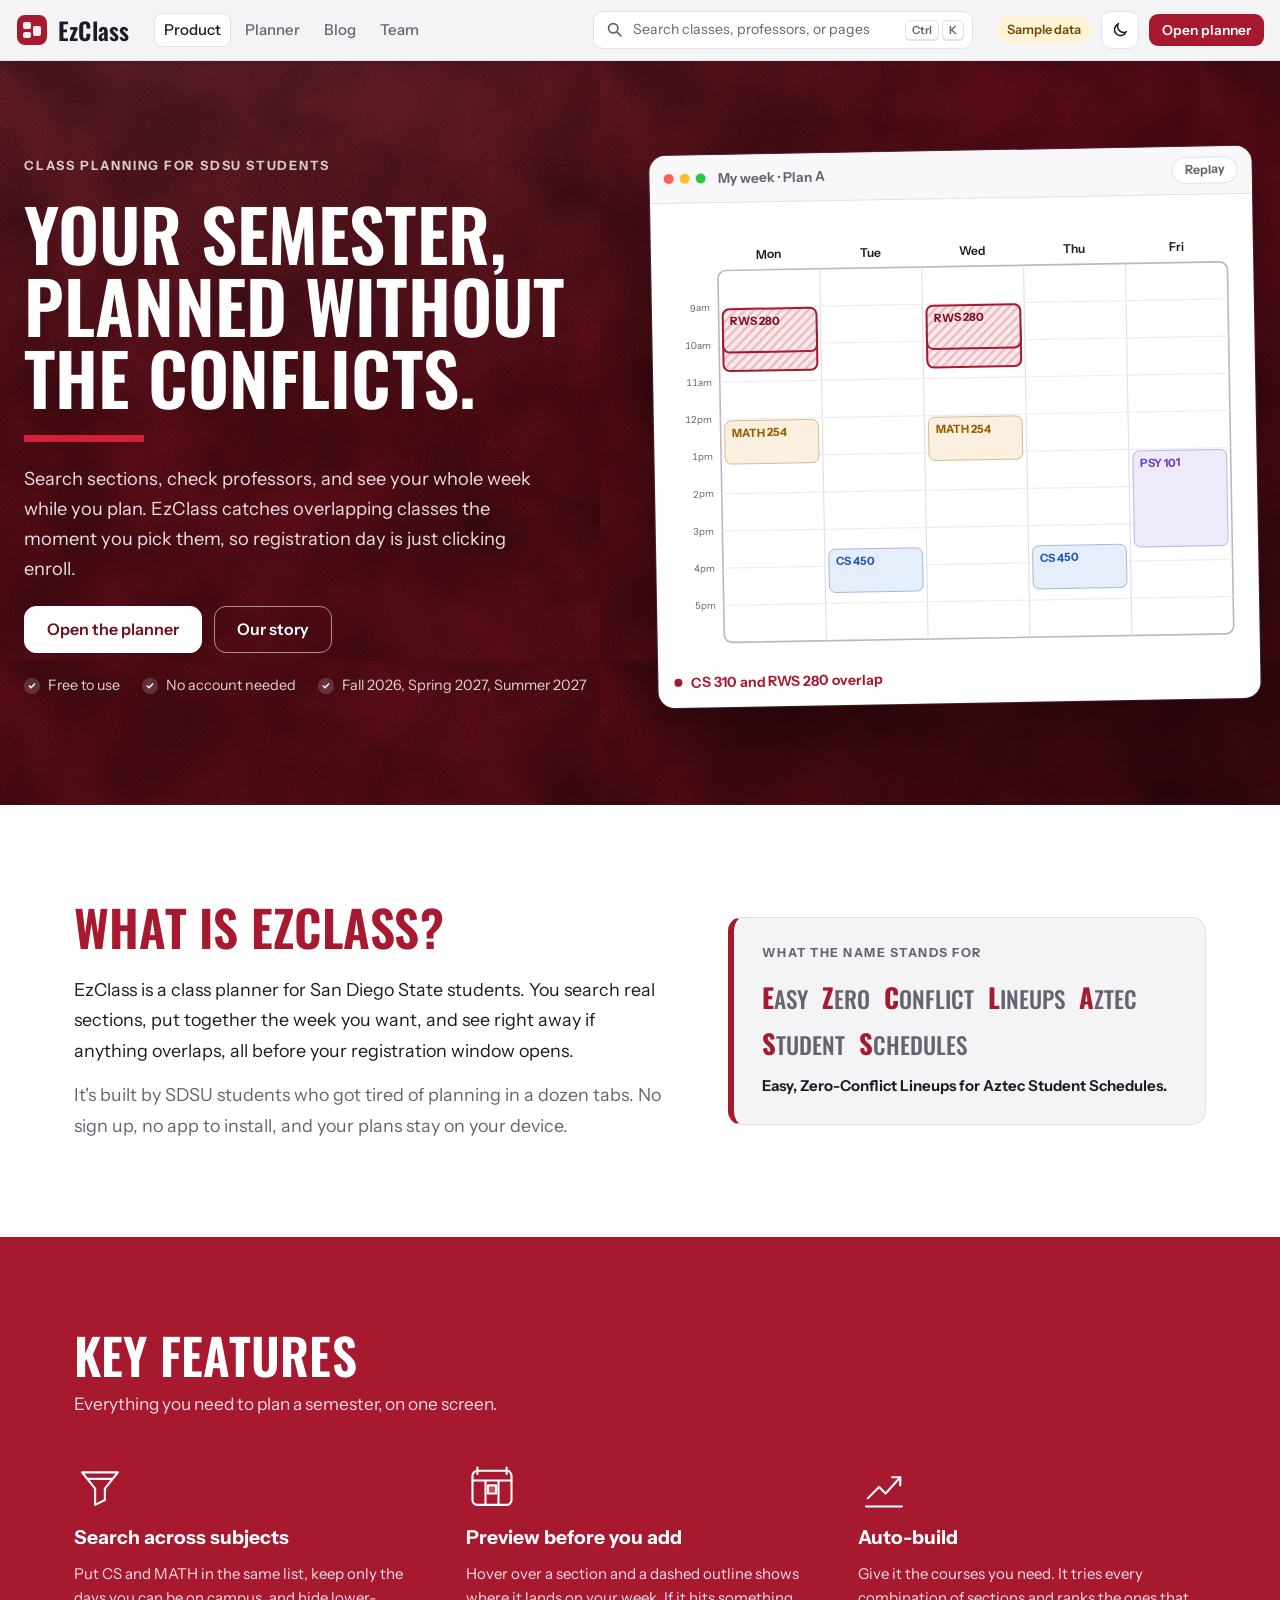
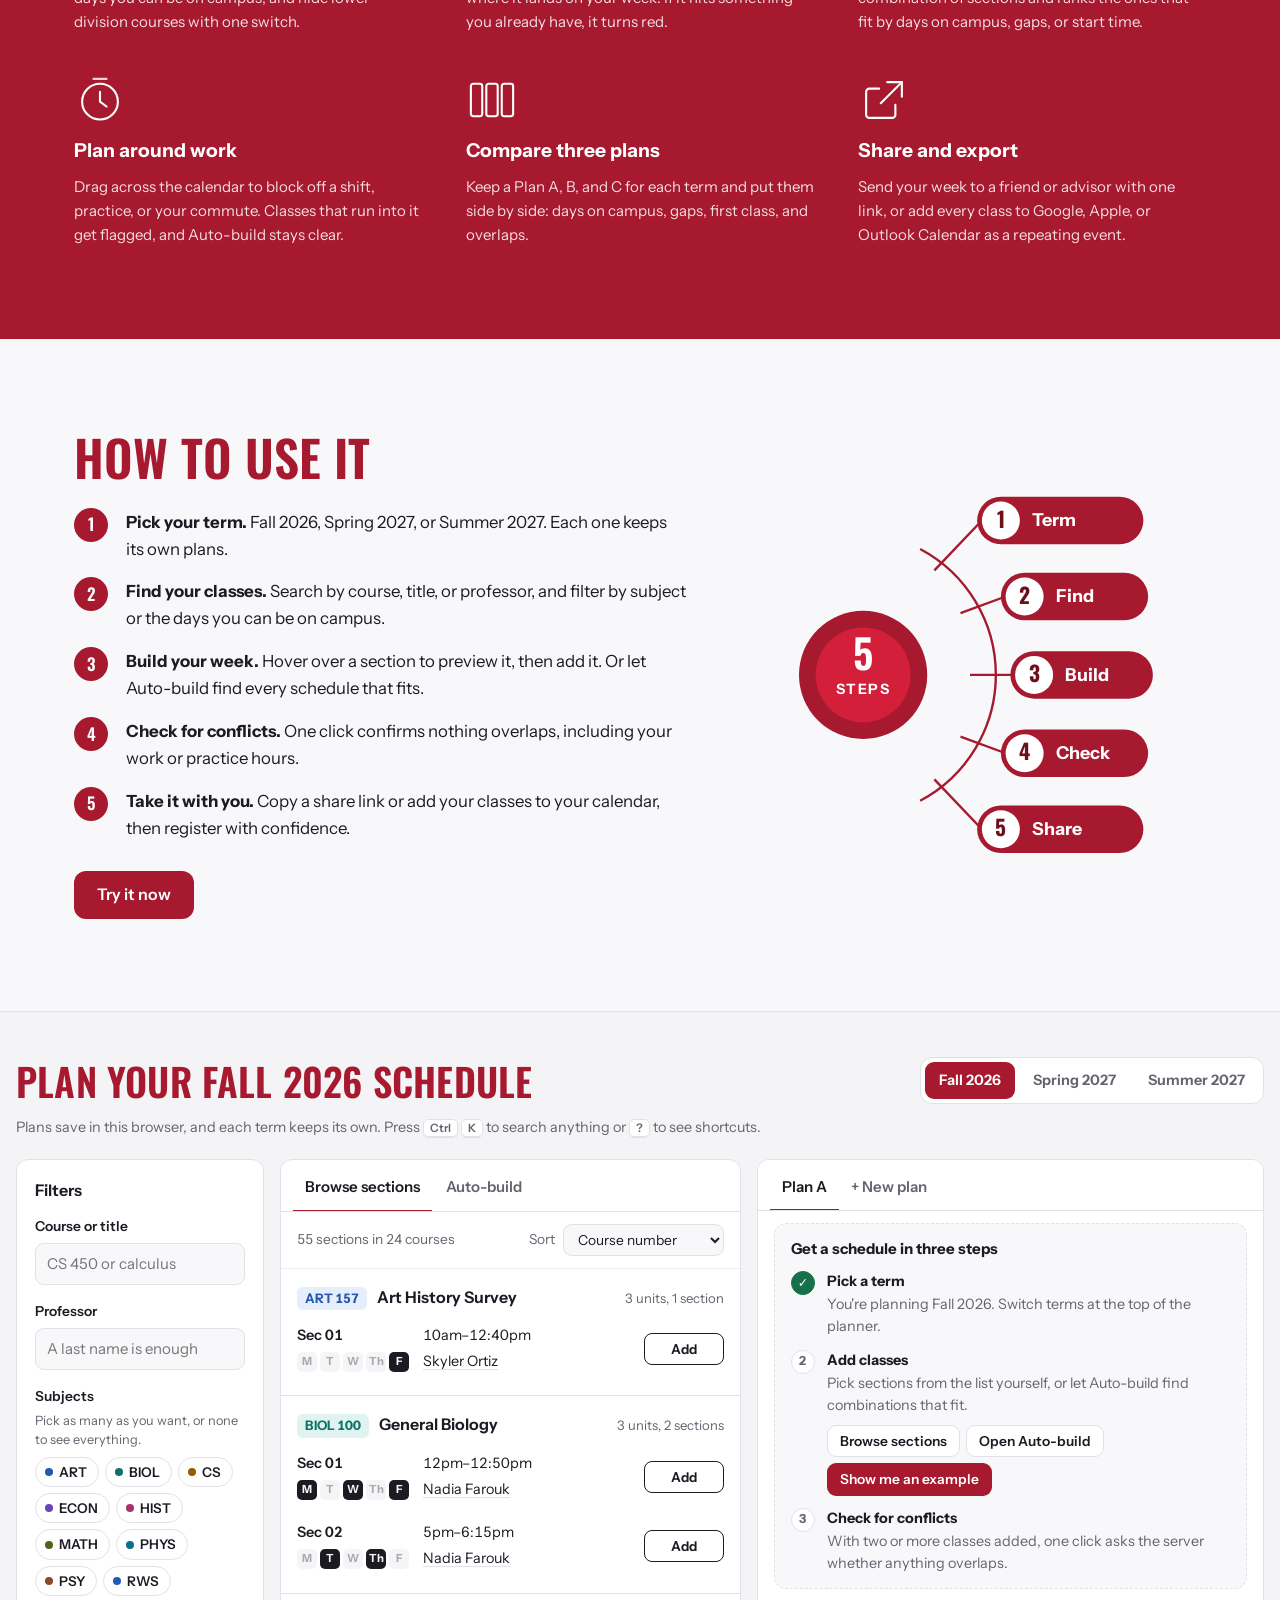
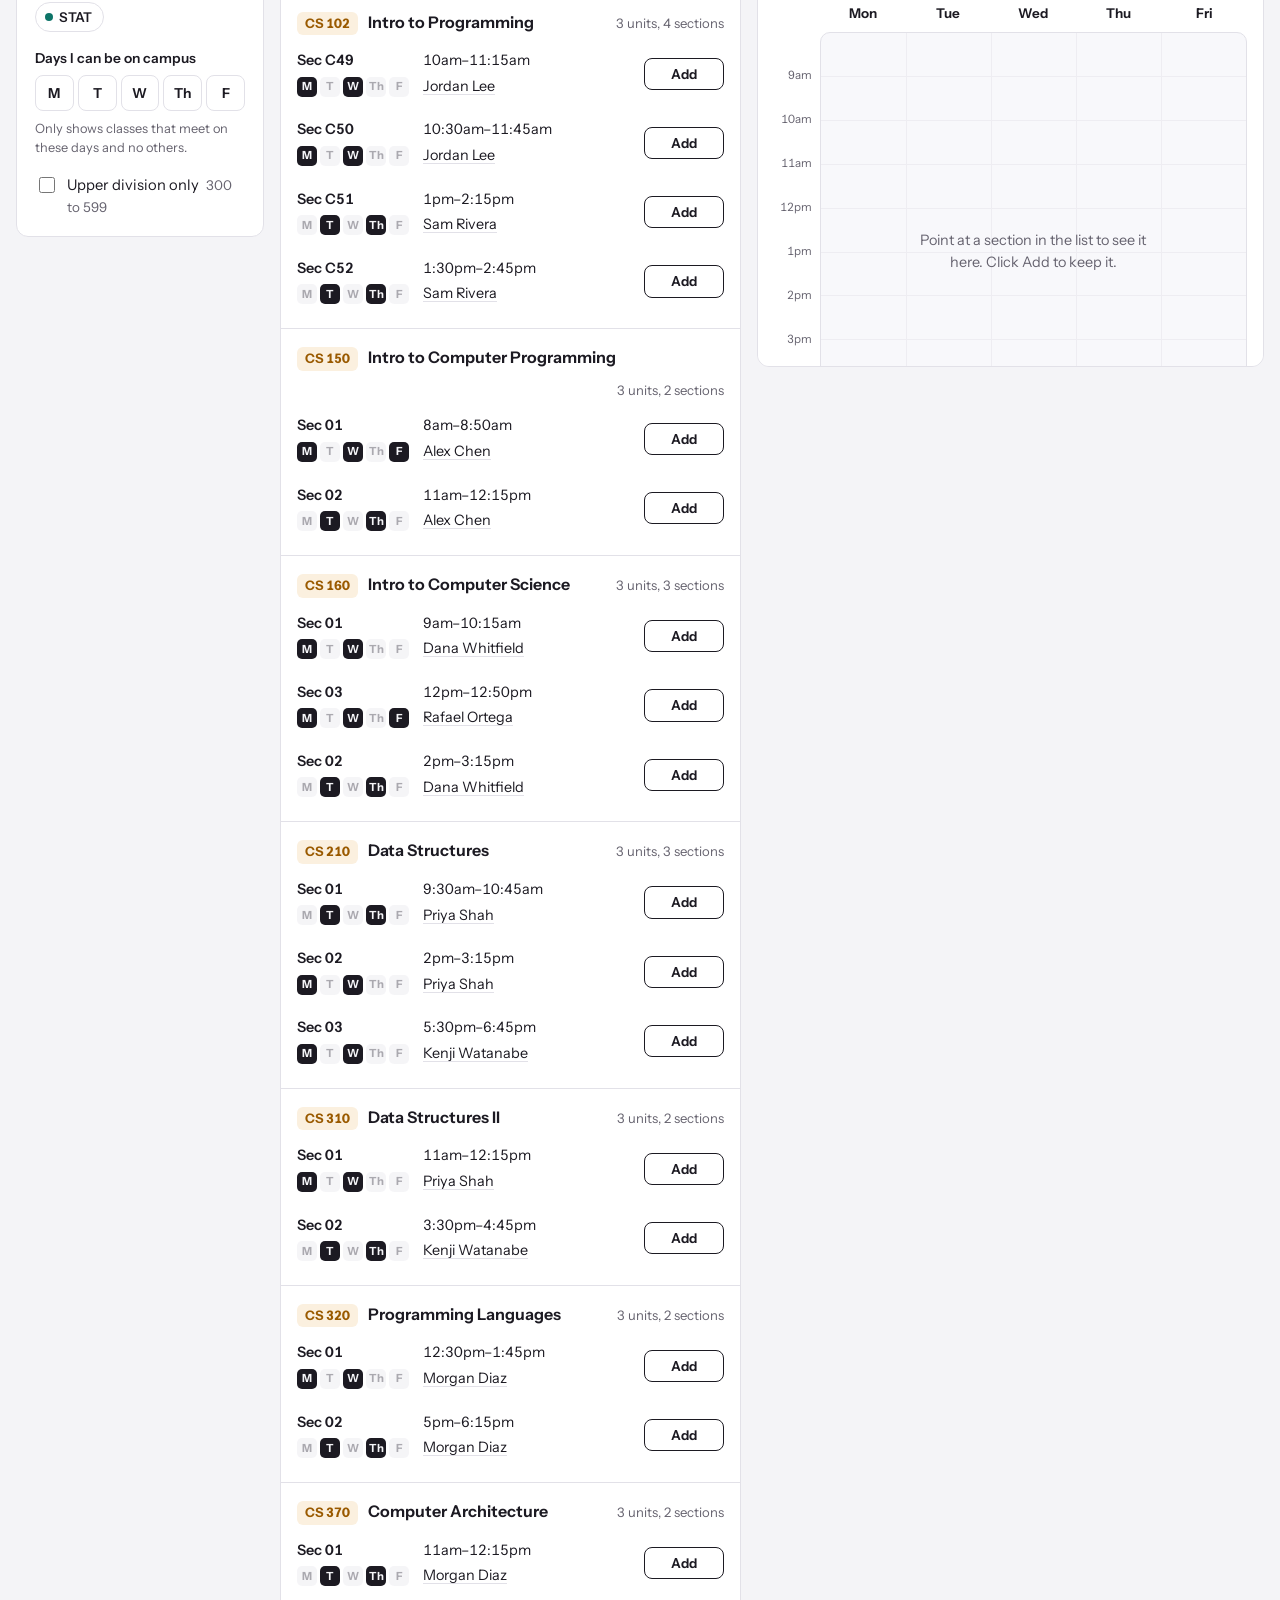
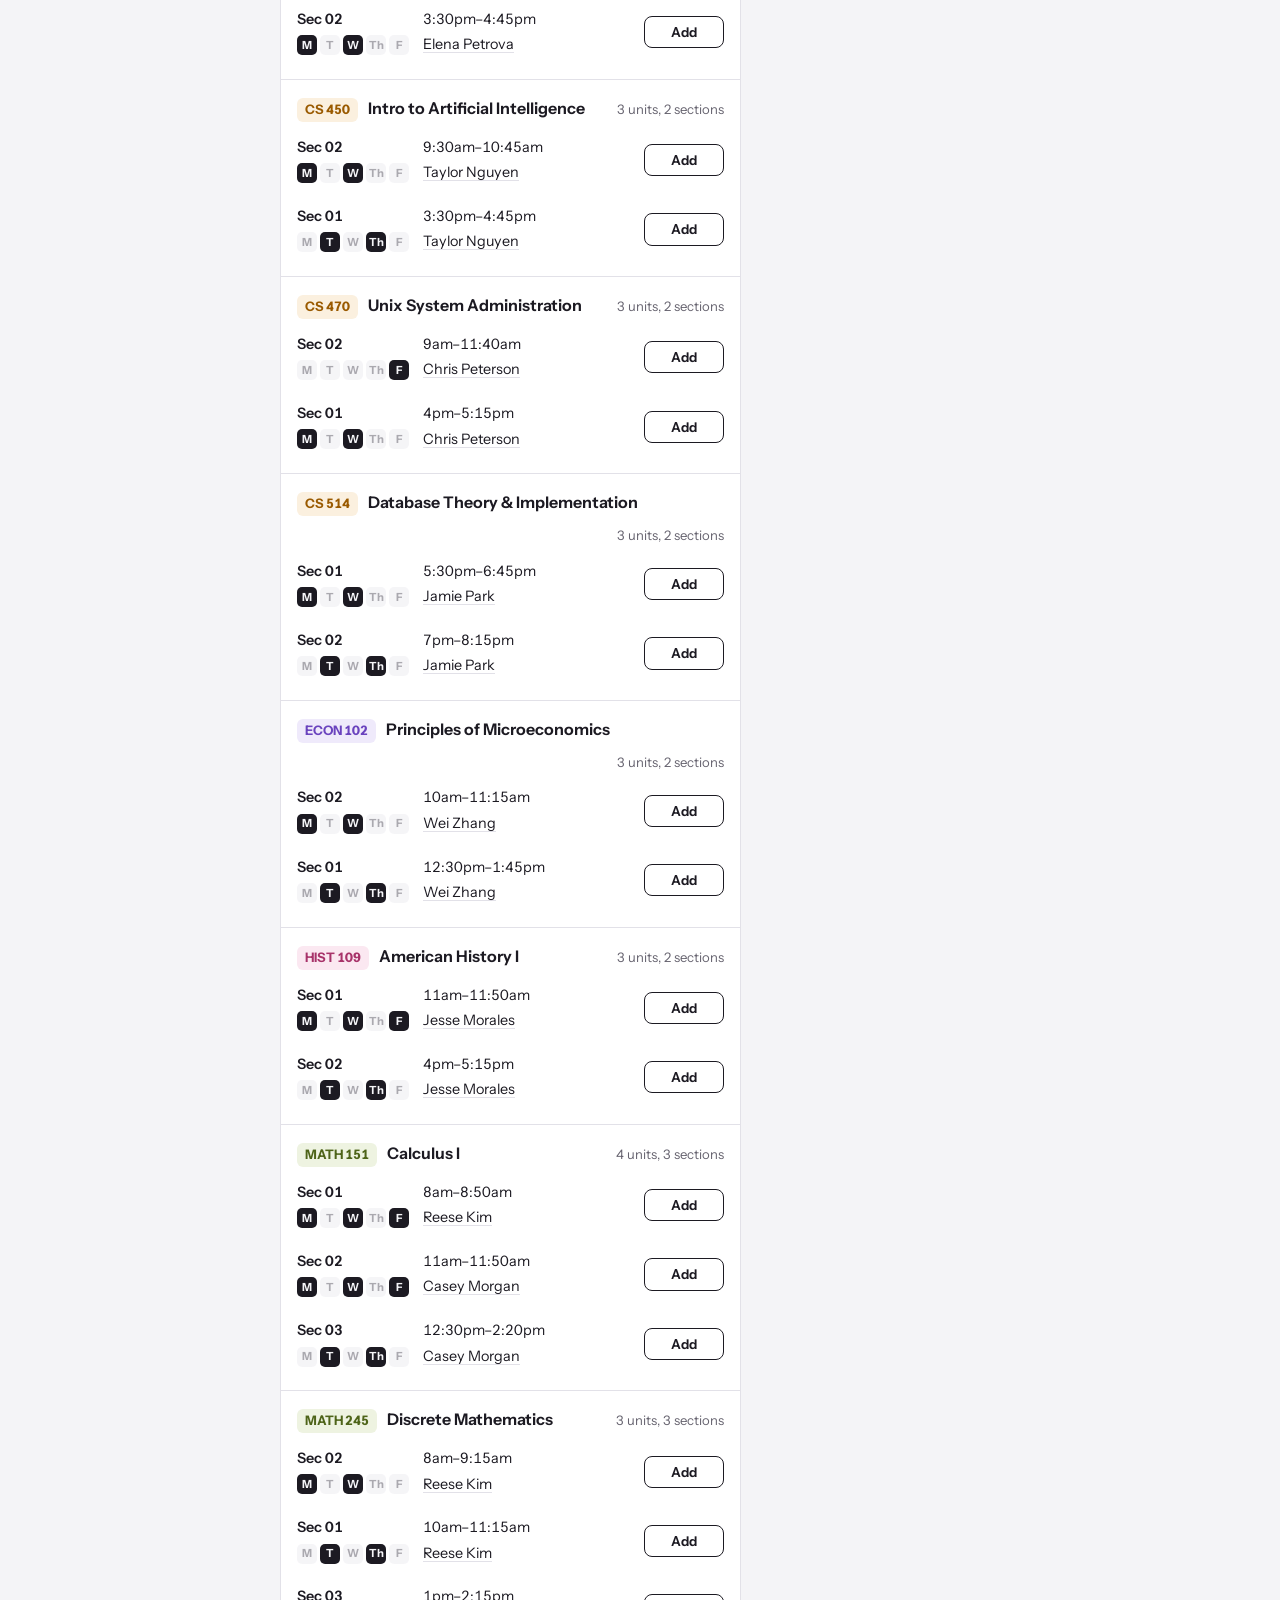
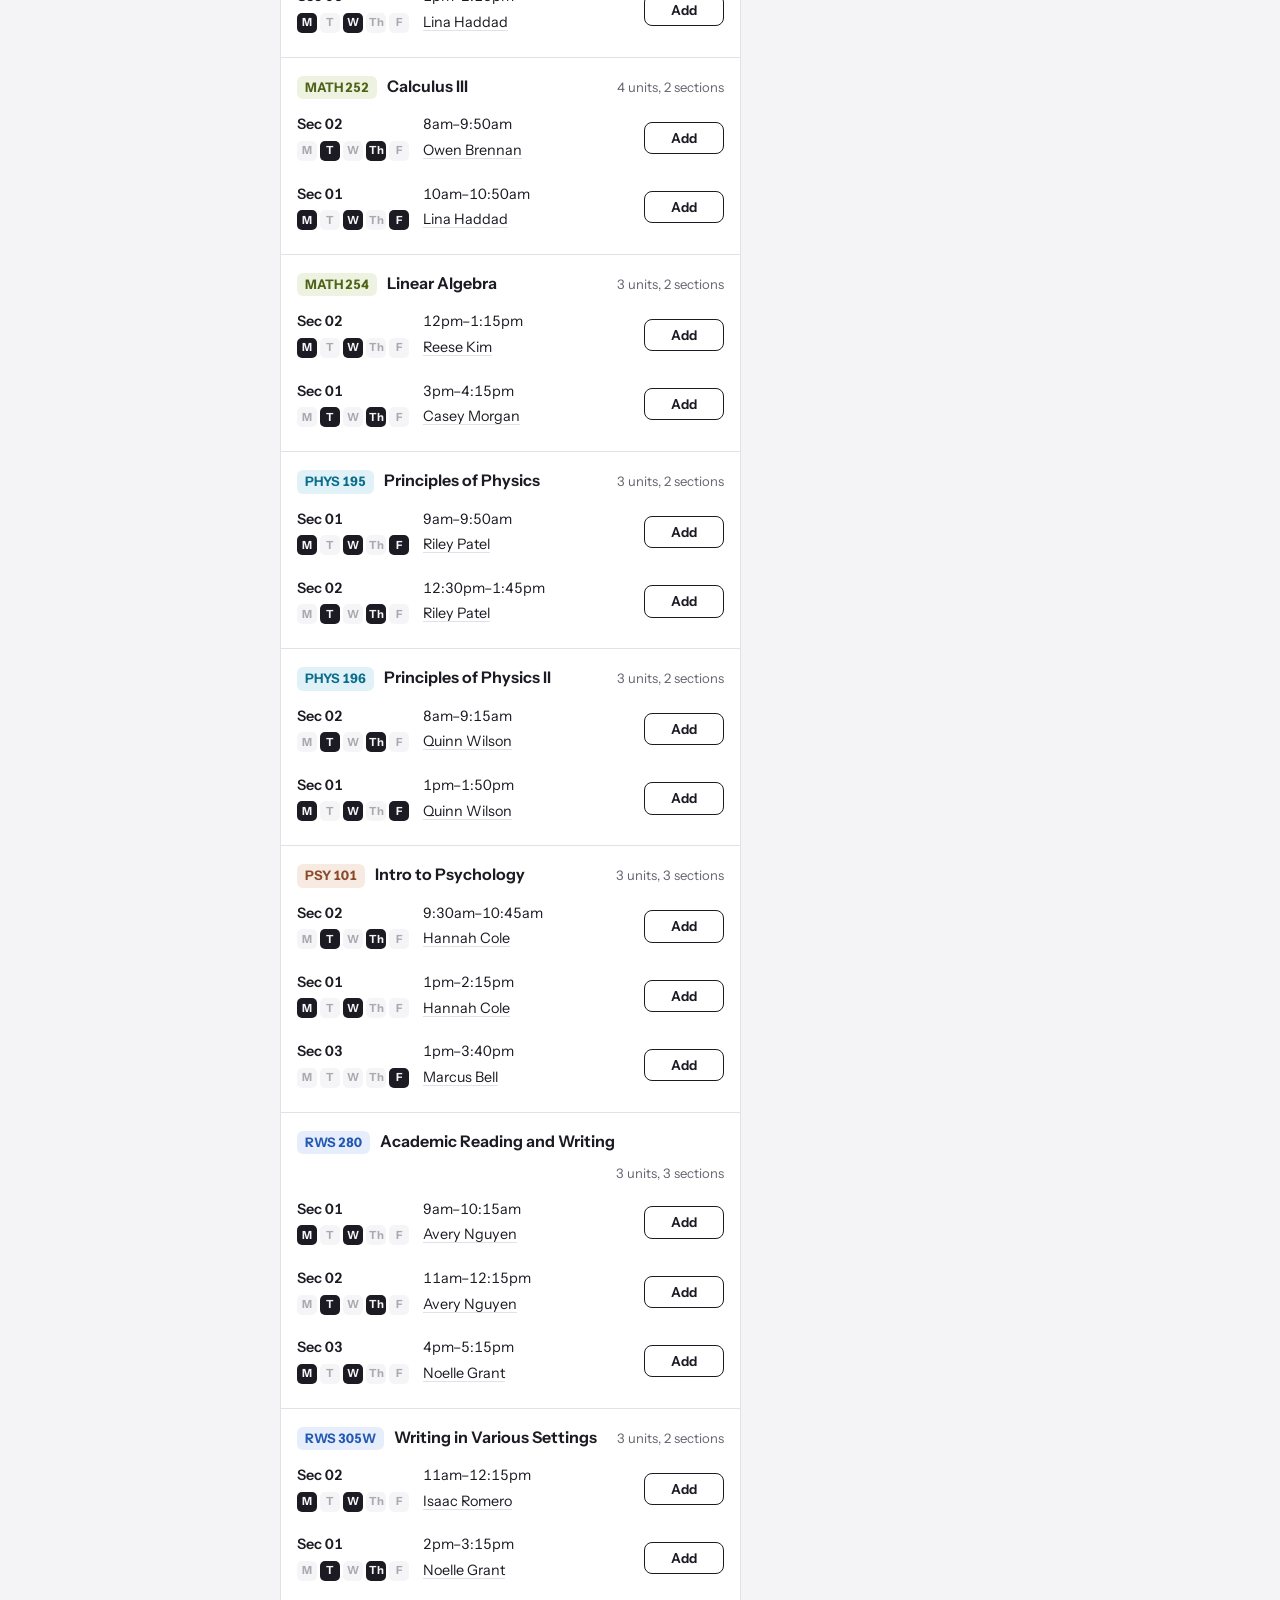
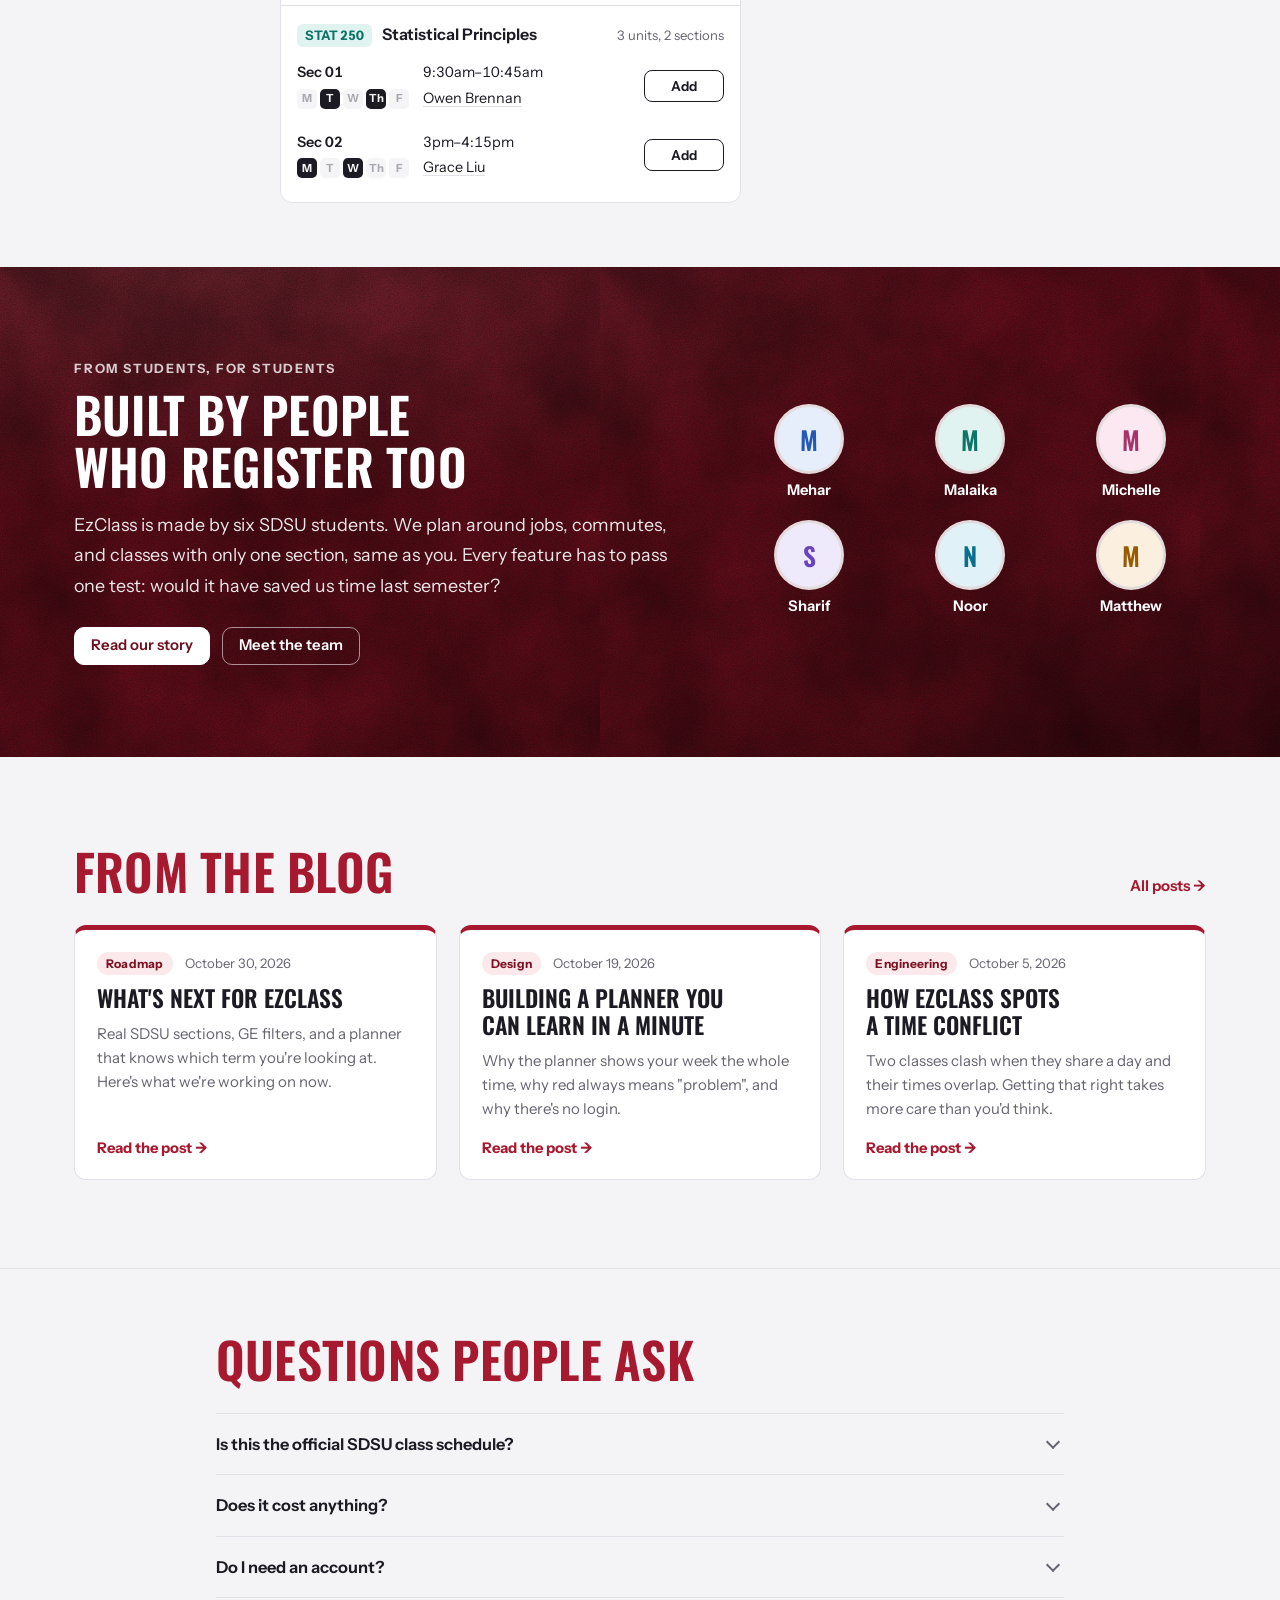
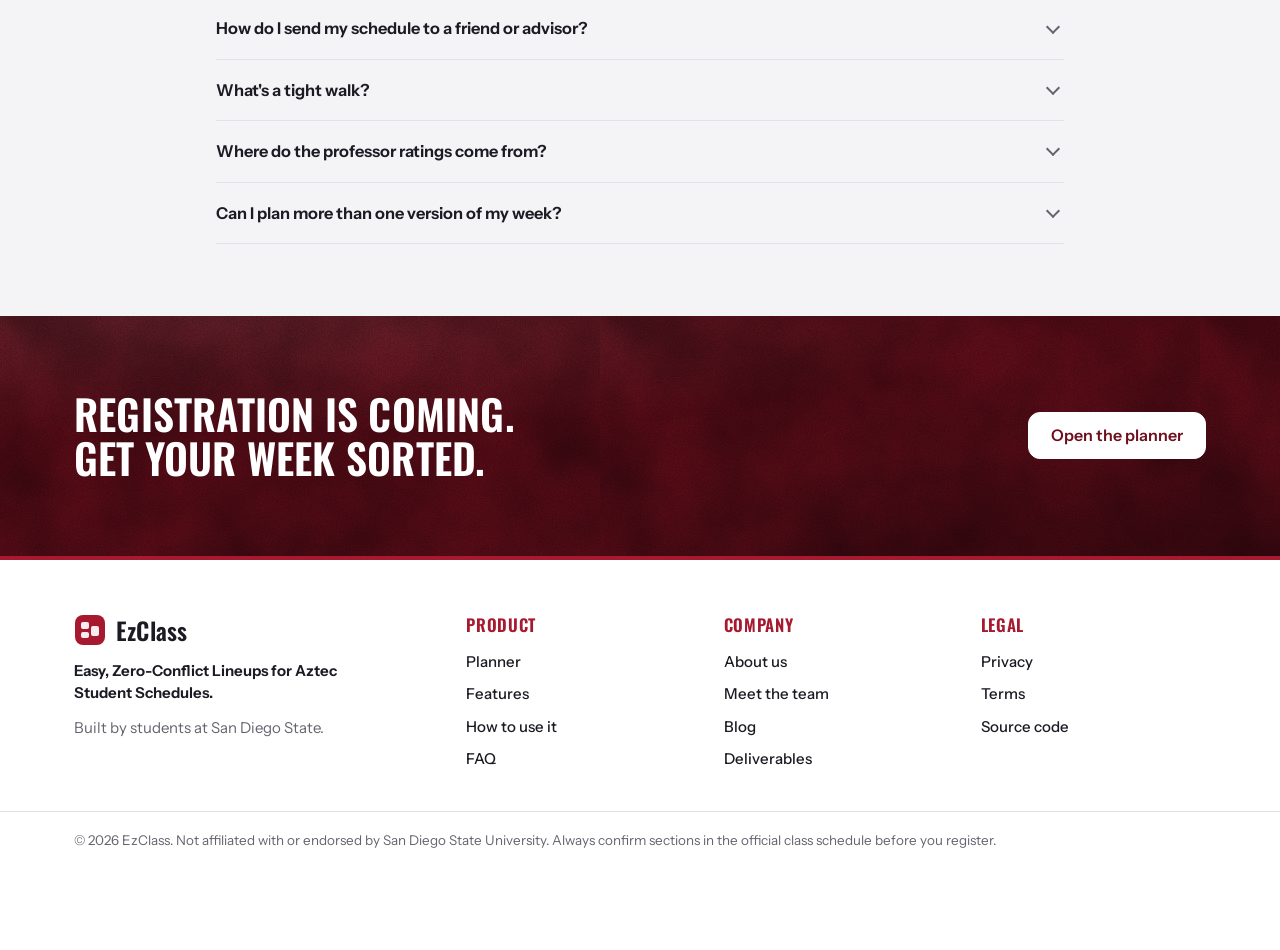
==== commit a6d8f0f0: "Add files via upload" ====
--- a/frontend/index.html
+++ b/frontend/index.html
@@ -1,28 +1,1097 @@
 <!doctype html>
 <html lang="en">
 <head>
-<!--HEAD-START-->
+
 <meta charset="utf-8">
 <meta name="viewport" content="width=device-width, initial-scale=1, viewport-fit=cover">
-<title>EzClass</title>
+<title>EzClass: plan a conflict-free semester</title>
+<meta name="description" content="EzClass helps SDSU students search sections, build a weekly schedule, and catch class conflicts before registration.">
 <meta name="claude:viewport-fit-sides" content="cover">
 <link rel="preconnect" href="https://fonts.googleapis.com">
 <link rel="preconnect" href="https://fonts.gstatic.com" crossorigin>
-<link href="https://fonts.googleapis.com/css2?family=Bricolage+Grotesque:opsz,wdth,wght@12..96,75..100,400..800&family=Instrument+Sans:wght@400;500;600;700&family=Caveat:wght@600;700&display=swap" rel="stylesheet">
+<link href="https://fonts.googleapis.com/css2?family=Oswald:wght@400..700&family=Instrument+Sans:wght@400;500;600;700&display=swap" rel="stylesheet">
 <script>
   // Apply a saved theme before the page paints, so there's no flash.
   try { const t = localStorage.getItem("ezclass.theme"); if (t) document.documentElement.dataset.theme = t; } catch (e) {}
 </script>
-<link rel="stylesheet" href="css/style.css">
-<!--HEAD-END-->
+<style>
+/* EzClass
+   Layout: a company site with a few pages (home, about, team, blog,
+   deliverables, privacy, terms). The home page has a red hero, feature bands,
+   and the three-column planner (filters, course list, week grid), which
+   collapses to two columns and then to a switchable single column on phones.
+   SDSU red means "act" or "problem". Subjects carry their own hues so the
+   week grid reads at a glance. Display type is Oswald (headings, often in caps);
+   everything else is Instrument Sans. */
+
+:root {
+  --paper: #f4f4f7;
+  --surface: #ffffff;
+  --surface-2: #f8f8fb;
+  --ink: #1c1a22;
+  --muted: #66636f;
+  --line: #e2e1e8;
+  --line-soft: #eeedf2;
+  --red: #a6192e;
+  --red-hover: #8a1426;
+  --red-soft: #fbe9ec;
+  --red-ink: #7b1121;
+  --ok: #157149;
+  --ok-soft: #e3f3ea;
+  --focus: #2459b3;
+  --shadow: 0 1px 2px rgb(28 26 34 / 0.06), 0 8px 24px rgb(28 26 34 / 0.08);
+  --tab-shadow: rgb(28 26 34 / 0.16);
+  --warn-bg: #fff3d6;
+  --warn-ink: #6e4a00;
+  --brand: #a6192e; --brand-deep: #6d0f1d; --brand-bright: #d41f3a; --brand-text: #a6192e;
+
+  --s0: #2459b3; --s0-bg: #e6eefb;
+  --s1: #0d7468; --s1-bg: #e1f3f0;
+  --s2: #9a5a00; --s2-bg: #fbf0df;
+  --s3: #6a43be; --s3-bg: #efeafb;
+  --s4: #a8336a; --s4-bg: #fbe8f1;
+  --s5: #4e6419; --s5-bg: #eef3e1;
+  --s6: #0b6e8c; --s6-bg: #e0f2f8;
+  --s7: #8a4b2a; --s7-bg: #f6eae2;
+
+  --display: "Oswald", "Arial Narrow", "Helvetica Neue", Arial, sans-serif;
+  --ui: "Instrument Sans", "Segoe UI", system-ui, -apple-system, sans-serif;
+  --topbar-h: 60px;
+  --hour: 44px;
+  --r: 12px;
+}
+
+@media (prefers-color-scheme: dark) {
+  :root:not([data-theme="light"]) {
+    --paper: #111015; --surface: #1a1920; --surface-2: #211f28; --ink: #efedf4; --muted: #a29fac;
+    --line: #2e2c36; --line-soft: #26242d; --red: #e2475d; --red-hover: #f0647a; --red-soft: #3a1820;
+    --red-ink: #ffb3bf; --ok: #4fc58e; --ok-soft: #14301f; --focus: #8db4ff;
+    --shadow: 0 1px 2px rgb(0 0 0 / 0.4), 0 10px 30px rgb(0 0 0 / 0.35); --tab-shadow: rgb(0 0 0 / 0.55);
+    --warn-bg: #3a2e10; --warn-ink: #ffd98a;
+    --brand: #8c1527; --brand-deep: #4e0a15; --brand-bright: #e2475d; --brand-text: #ff8597;
+    --s0: #8db4ff; --s0-bg: #1c2a44; --s1: #6fd3c3; --s1-bg: #13312d; --s2: #f2b45c; --s2-bg: #362812;
+    --s3: #b9a0ff; --s3-bg: #2a2241; --s4: #f08ebd; --s4-bg: #3b1a2b; --s5: #b8d27a; --s5-bg: #26301a;
+    --s6: #79cfea; --s6-bg: #12303a; --s7: #e3a47f; --s7-bg: #36241a;
+    color-scheme: dark;
+  }
+}
+:root[data-theme="dark"] {
+  --paper: #111015; --surface: #1a1920; --surface-2: #211f28; --ink: #efedf4; --muted: #a29fac;
+  --line: #2e2c36; --line-soft: #26242d; --red: #e2475d; --red-hover: #f0647a; --red-soft: #3a1820;
+  --red-ink: #ffb3bf; --ok: #4fc58e; --ok-soft: #14301f; --focus: #8db4ff;
+  --shadow: 0 1px 2px rgb(0 0 0 / 0.4), 0 10px 30px rgb(0 0 0 / 0.35); --tab-shadow: rgb(0 0 0 / 0.55);
+  --warn-bg: #3a2e10; --warn-ink: #ffd98a;
+    --brand: #8c1527; --brand-deep: #4e0a15; --brand-bright: #e2475d; --brand-text: #ff8597;
+  --s0: #8db4ff; --s0-bg: #1c2a44; --s1: #6fd3c3; --s1-bg: #13312d; --s2: #f2b45c; --s2-bg: #362812;
+  --s3: #b9a0ff; --s3-bg: #2a2241; --s4: #f08ebd; --s4-bg: #3b1a2b; --s5: #b8d27a; --s5-bg: #26301a;
+  --s6: #79cfea; --s6-bg: #12303a; --s7: #e3a47f; --s7-bg: #36241a;
+  color-scheme: dark;
+}
+
+.s0 { --c: var(--s0); --cb: var(--s0-bg); }
+.s1 { --c: var(--s1); --cb: var(--s1-bg); }
+.s2 { --c: var(--s2); --cb: var(--s2-bg); }
+.s3 { --c: var(--s3); --cb: var(--s3-bg); }
+.s4 { --c: var(--s4); --cb: var(--s4-bg); }
+.s5 { --c: var(--s5); --cb: var(--s5-bg); }
+.s6 { --c: var(--s6); --cb: var(--s6-bg); }
+.s7 { --c: var(--s7); --cb: var(--s7-bg); }
+
+/* ---------- base ---------- */
+
+*, *::before, *::after { box-sizing: border-box; }
+[hidden] { display: none !important; }
+.sr-only { position: absolute; width: 1px; height: 1px; overflow: hidden; clip: rect(0 0 0 0); clip-path: inset(50%); white-space: nowrap; }
+html { scroll-behavior: smooth; scroll-padding-top: calc(var(--topbar-h) + 12px); }
+body {
+  margin: 0; background: var(--paper); color: var(--ink);
+  font-family: var(--ui); font-size: 15px; line-height: 1.5;
+  -webkit-font-smoothing: antialiased;
+}
+body::before {
+  content: ""; position: fixed; inset: 0 0 auto; height: env(safe-area-inset-top, 0px); z-index: 10; background: var(--paper);
+}
+h1, h2, h3 { margin: 0; text-wrap: balance; }
+p { margin: 0; }
+button, input, select, textarea { font: inherit; color: inherit; }
+button { cursor: pointer; }
+a { color: inherit; }
+:focus-visible { outline: 2px solid var(--focus); outline-offset: 2px; border-radius: 6px; }
+.muted { color: var(--muted); }
+kbd {
+  font-family: var(--ui); font-size: 0.8em; font-weight: 600; padding: 1px 6px; border-radius: 5px;
+  border: 1px solid var(--line); background: var(--surface); box-shadow: 0 1px 0 var(--line);
+}
+.skip {
+  position: absolute; left: 12px; top: -60px; z-index: 50; background: var(--ink); color: var(--paper);
+  padding: 8px 12px; border-radius: 8px; text-decoration: none;
+}
+.skip:focus { top: calc(8px + env(safe-area-inset-top, 0px)); }
+
+/* ---------- buttons ---------- */
+
+.btn {
+  display: inline-flex; align-items: center; justify-content: center; gap: 8px;
+  border: 1px solid transparent; border-radius: 10px; padding: 9px 16px;
+  font-weight: 600; font-size: 0.93rem; text-decoration: none; line-height: 1.2; white-space: nowrap;
+  transition: background-color 0.15s, border-color 0.15s, color 0.15s;
+}
+.btn:disabled { opacity: 0.45; cursor: not-allowed; }
+.btn-red { background: var(--red); color: #fff; }
+.btn-red:hover:not(:disabled) { background: var(--red-hover); }
+.btn-ink { background: var(--ink); color: var(--paper); }
+.btn-quiet { background: var(--surface); border-color: var(--line); color: var(--ink); }
+.btn-quiet:hover:not(:disabled) { border-color: var(--muted); }
+.btn-ghost { border-color: var(--line); color: var(--ink); background: transparent; }
+.btn-ghost:hover { background: var(--surface); }
+.btn-sm { padding: 7px 12px; font-size: 0.86rem; border-radius: 9px; }
+.btn-lg { padding: 13px 22px; font-size: 1rem; border-radius: 12px; }
+.link-btn {
+  border: 0; background: none; padding: 4px 2px; color: var(--muted); font-size: 0.86rem;
+  text-decoration: underline; text-underline-offset: 3px; text-decoration-color: var(--line);
+}
+.link-btn:hover { color: var(--ink); text-decoration-color: currentColor; }
+.icon-btn {
+  width: 38px; height: 38px; display: grid; place-items: center; border-radius: 10px;
+  border: 1px solid var(--line); background: var(--surface);
+}
+.icon-btn svg { width: 18px; height: 18px; fill: none; stroke: var(--ink); stroke-width: 2; stroke-linecap: round; }
+.icon-btn .i-sun { display: none; }
+.icon-btn[data-mode="dark"] .i-sun { display: block; }
+.icon-btn[data-mode="dark"] .i-moon { display: none; }
+.count {
+  display: inline-block; min-width: 1.4em; font-size: 0.74rem; font-weight: 700; text-align: center;
+  background: var(--line-soft); color: var(--muted); border-radius: 999px; padding: 1px 7px;
+  font-variant-numeric: tabular-nums;
+}
+.count:empty { display: none; }
+
+/* ---------- top bar ---------- */
+
+.topbar {
+  position: sticky; top: env(safe-area-inset-top, 0px); z-index: 30;
+  background: color-mix(in srgb, var(--paper) 86%, transparent);
+  backdrop-filter: saturate(1.4) blur(12px); -webkit-backdrop-filter: saturate(1.4) blur(12px);
+  border-bottom: 1px solid var(--line);
+}
+.topbar-inner {
+  max-width: 1480px; margin: 0 auto; height: var(--topbar-h);
+  display: flex; align-items: center; gap: 24px;
+  padding-left: max(16px, env(safe-area-inset-left, 0px)); padding-right: max(16px, env(safe-area-inset-right, 0px));
+}
+.brand { display: flex; align-items: center; gap: 10px; text-decoration: none; }
+.logo { width: 32px; height: 32px; }
+.logo-bg { fill: var(--red); }
+.logo-cell { fill: #fff; opacity: 0.92; }
+.wordmark { font-family: var(--display); font-weight: 600; font-size: 1.5rem; letter-spacing: 0.01em; color: var(--ink); }
+.topnav { display: flex; gap: 4px; }
+.topnav a { text-decoration: none; color: var(--muted); font-weight: 500; padding: 6px 10px; border-radius: 8px; }
+.topnav a:hover { color: var(--ink); background: var(--surface); }
+.topnav a[aria-current] { color: var(--ink); background: var(--surface); box-shadow: inset 0 0 0 1px var(--line); }
+
+.search-btn {
+  flex: 0 1 380px; margin-left: auto; display: flex; align-items: center; gap: 10px; min-width: 0;
+  padding: 7px 8px 7px 12px; border-radius: 10px; border: 1px solid var(--line); background: var(--surface);
+  color: var(--muted); font-size: 0.88rem; text-align: left;
+}
+.search-btn:hover { border-color: var(--muted); color: var(--ink); }
+.search-btn svg { width: 17px; height: 17px; flex: none; fill: none; stroke: currentColor; stroke-width: 2; stroke-linecap: round; }
+.search-label { flex: 1; white-space: nowrap; overflow: hidden; text-overflow: ellipsis; }
+.search-keys { display: flex; gap: 3px; }
+.top-actions { display: flex; align-items: center; gap: 10px; }
+.data-status {
+  font-size: 0.8rem; font-weight: 600; color: var(--warn-ink); background: var(--warn-bg);
+  padding: 4px 10px; border-radius: 999px; cursor: help;
+}
+
+/* ---------- shared page pieces ---------- */
+
+.wrap {
+  max-width: 1180px; margin: 0 auto;
+  padding-left: max(24px, env(safe-area-inset-left, 0px)); padding-right: max(24px, env(safe-area-inset-right, 0px));
+}
+/* The textured red used by the hero, page banners, and call-to-action bands,
+   a deep SDSU red with a fine grain on top. */
+.tex-red {
+  color: #fff;
+  background-color: var(--brand-deep);
+  background-image:
+    url("data:image/svg+xml,%3Csvg xmlns='http://www.w3.org/2000/svg' width='260' height='260'%3E%3Cfilter id='n'%3E%3CfeTurbulence type='fractalNoise' baseFrequency='.75' numOctaves='3' stitchTiles='stitch'/%3E%3CfeColorMatrix values='0 0 0 0 0 0 0 0 0 0 0 0 0 0 0 0 0 0 .42 0'/%3E%3C/filter%3E%3Crect width='100%25' height='100%25' filter='url(%23n)'/%3E%3C/svg%3E"),
+    url("data:image/svg+xml,%3Csvg xmlns='http://www.w3.org/2000/svg' width='600' height='600'%3E%3Cfilter id='m'%3E%3CfeTurbulence type='fractalNoise' baseFrequency='.01' numOctaves='4' seed='7' stitchTiles='stitch'/%3E%3CfeColorMatrix values='0 0 0 0 0 0 0 0 0 0 0 0 0 0 0 0 0 0 .55 -.12'/%3E%3C/filter%3E%3Crect width='100%25' height='100%25' filter='url(%23m)'/%3E%3C/svg%3E"),
+    radial-gradient(120% 90% at 15% 0%, rgb(255 255 255 / 0.10), transparent 55%),
+    radial-gradient(100% 80% at 100% 100%, rgb(0 0 0 / 0.35), transparent 60%);
+}
+.band-red { background: var(--brand); color: #fff; }
+.section-title {
+  font-family: var(--display); font-weight: 600; text-transform: uppercase; letter-spacing: 0.005em;
+  font-size: clamp(2rem, 4vw, 3.1rem); line-height: 1.05; color: var(--brand-text);
+}
+.section-title.on-red { color: #fff; }
+.eyebrow { font-size: 0.8rem; font-weight: 700; letter-spacing: 0.14em; text-transform: uppercase; color: rgb(255 255 255 / 0.78); }
+.lead { font-size: 1.12rem; line-height: 1.7; max-width: 46rem; }
+.lead.on-red { color: rgb(255 255 255 / 0.9); }
+.muted-lead { color: var(--muted); margin-top: 14px; }
+.text-link { color: var(--brand-text); font-weight: 650; text-decoration: none; }
+.text-link:hover { text-decoration: underline; text-underline-offset: 3px; }
+.btn-white { background: #fff; color: var(--brand-deep); border-color: #fff; }
+.btn-white:hover { background: #f3e7e9; }
+.btn-outline-light { background: transparent; color: #fff; border-color: rgb(255 255 255 / 0.55); }
+.btn-outline-light:hover { background: rgb(255 255 255 / 0.1); border-color: #fff; }
+
+/* ---------- hero ---------- */
+
+.hero { position: relative; overflow: hidden; }
+.hero-inner {
+  max-width: 1280px; margin: 0 auto; display: grid; grid-template-columns: minmax(0, 1fr) minmax(0, 1.05fr); align-items: center; gap: 56px;
+  padding: clamp(48px, 7vw, 96px) max(24px, env(safe-area-inset-right, 0px)) clamp(56px, 8vw, 104px) max(24px, env(safe-area-inset-left, 0px));
+}
+.hero-copy { display: flex; flex-direction: column; gap: 22px; }
+.hero-h {
+  font-family: var(--display); font-weight: 600; text-transform: uppercase; color: #fff;
+  font-size: clamp(2.7rem, 5.6vw, 5rem); line-height: 1; letter-spacing: 0.002em;
+}
+.hero-h::after { content: ""; display: block; width: 120px; height: 7px; margin-top: 22px; background: var(--brand-bright); }
+.hero-sub { font-size: 1.14rem; color: rgb(255 255 255 / 0.88); max-width: 33rem; line-height: 1.65; }
+.hero-cta { display: flex; flex-wrap: wrap; gap: 12px; }
+.hero-facts { list-style: none; padding: 0; margin: 0; display: flex; flex-wrap: wrap; gap: 8px 22px; font-size: 0.9rem; color: rgb(255 255 255 / 0.82); }
+.hero-facts li { display: flex; align-items: center; gap: 8px; }
+.hero-facts li::before {
+  content: ""; width: 16px; height: 16px; border-radius: 50%; flex: none;
+  background: rgb(255 255 255 / 0.16) url("data:image/svg+xml,%3Csvg xmlns='http://www.w3.org/2000/svg' viewBox='0 0 16 16'%3E%3Cpath d='M4.5 8.2l2.2 2.2 4.8-5' fill='none' stroke='white' stroke-width='2' stroke-linecap='round' stroke-linejoin='round'/%3E%3C/svg%3E") center / 12px no-repeat;
+}
+.hero-shot {
+  margin: 0; background: var(--surface); color: var(--ink); border-radius: 16px; overflow: hidden;
+  box-shadow: 0 30px 60px rgb(0 0 0 / 0.35), 0 0 0 1px rgb(255 255 255 / 0.12);
+  transform: rotate(-1deg);
+}
+.shot-bar { display: flex; align-items: center; gap: 12px; padding: 10px 14px; border-bottom: 1px solid var(--line); background: var(--surface-2); }
+.shot-dots { display: flex; gap: 6px; }
+.shot-dots i { width: 10px; height: 10px; border-radius: 50%; background: var(--line); }
+.shot-dots i:first-child { background: #ff5f57; } .shot-dots i:nth-child(2) { background: #febc2e; } .shot-dots i:nth-child(3) { background: #28c840; }
+.shot-title { font-size: 0.85rem; font-weight: 650; color: var(--muted); }
+.shot-replay {
+  margin-left: auto; border: 1px solid var(--line); background: var(--surface); color: var(--muted); border-radius: 999px;
+  padding: 3px 12px; font: inherit; font-size: 0.78rem; font-weight: 650; cursor: pointer;
+}
+.shot-replay:hover { color: var(--ink); }
+.hero-art { padding: 6px 10px 0; }
+.hero-svg { display: block; width: 100%; height: auto; font-family: var(--ui); }
+.shot-status {
+  display: flex; align-items: center; gap: 8px; padding: 10px 16px 14px; font-size: 0.88rem; font-weight: 650; color: var(--muted);
+}
+.shot-status::before { content: ""; width: 8px; height: 8px; border-radius: 50%; background: var(--muted); transition: background 0.2s; }
+.shot-status[data-state="bad"] { color: var(--red); }
+.shot-status[data-state="bad"]::before { background: var(--red); }
+.shot-status[data-state="good"] { color: var(--ok); }
+.shot-status[data-state="good"]::before { background: var(--ok); }
+
+.h-frame, .h-line { fill: none; stroke: var(--line); stroke-width: 1.5; stroke-dasharray: 1; stroke-dashoffset: 1; }
+.h-frame { stroke: var(--muted); stroke-opacity: 0.45; stroke-width: 2; }
+.h-line.faint { stroke-dasharray: 1; stroke: var(--line-soft); }
+.h-day { fill: var(--ink); font-weight: 600; font-size: 15px; opacity: 0; }
+.h-time { fill: var(--muted); font-size: 12px; opacity: 0; font-variant-numeric: tabular-nums; }
+.h-blk { opacity: 0; }
+.h-blk rect { fill: var(--cb); stroke: color-mix(in srgb, var(--c) 40%, transparent); stroke-width: 1.2; transition: fill 0.25s, stroke 0.25s; }
+.h-blk text { fill: var(--c); font-weight: 700; font-size: 14px; }
+.h-blk.clash rect { fill: url(#h-hatch); stroke: var(--red); stroke-width: 2.5; }
+.h-blk.clash text { fill: var(--red-ink); }
+.h-hatch-bg { fill: var(--red-soft); }
+.h-hatch-stripe { fill: var(--red); opacity: 0.22; }
+.h-done-ring { fill: var(--ok-soft); stroke: var(--ok); stroke-width: 3; stroke-dasharray: 1; stroke-dashoffset: 1; fill-opacity: 0; }
+.h-done-tick { fill: none; stroke: var(--ok); stroke-width: 3.5; stroke-linecap: round; stroke-linejoin: round; stroke-dasharray: 1; stroke-dashoffset: 1; }
+.h-done-text { fill: var(--ok); font-weight: 700; font-size: 15px; opacity: 0; }
+
+/* ---------- what is EzClass ---------- */
+
+.intro { background: var(--surface); padding-block: clamp(56px, 8vw, 96px); }
+.intro-grid { display: grid; grid-template-columns: minmax(0, 1.25fr) minmax(0, 1fr); gap: 56px; align-items: center; }
+.intro .section-title { margin-bottom: 22px; }
+.acronym { background: var(--paper); border: 1px solid var(--line); border-left: 6px solid var(--brand); border-radius: 14px; padding: 26px 28px; }
+.acronym-kicker { font-size: 0.78rem; font-weight: 700; letter-spacing: 0.12em; text-transform: uppercase; color: var(--muted); }
+.acronym-list { list-style: none; margin: 14px 0 12px; padding: 0; display: flex; flex-wrap: wrap; gap: 6px 14px; font-family: var(--display); font-size: 1.45rem; font-weight: 500; text-transform: uppercase; color: var(--muted); }
+.acronym-list b { color: var(--brand-text); font-weight: 700; font-size: 1.15em; }
+.acronym-line { font-weight: 650; }
+
+/* ---------- key features (red band) ---------- */
+
+.how { padding-block: clamp(56px, 8vw, 92px); }
+.how-sub { margin-top: 10px; color: rgb(255 255 255 / 0.85); font-size: 1.08rem; }
+.how-grid { display: grid; grid-template-columns: repeat(3, minmax(0, 1fr)); gap: 40px 44px; margin-top: 44px; }
+.how-item { display: flex; flex-direction: column; gap: 10px; }
+.how-item h3 { font-size: 1.2rem; font-weight: 700; }
+.how-item p { color: rgb(255 255 255 / 0.86); max-width: 36ch; line-height: 1.6; }
+.how-icon { width: 52px; height: 52px; fill: none; stroke: #fff; stroke-width: 2.6; stroke-linecap: round; stroke-linejoin: round; }
+.how-icon .accent { stroke: #fff; fill: rgb(255 255 255 / 0.25); }
+.how-icon .accent-line { stroke: #ffd2d8; }
+.how-icon circle { stroke-dasharray: 1; stroke-dashoffset: 0; }
+.how-icon.armed circle { stroke-dashoffset: 1; }
+.how-icon.armed.drawn circle { stroke-dashoffset: 0; transition: stroke-dashoffset 1.1s cubic-bezier(.65, 0, .35, 1); }
+.how-icon path, .how-icon rect { stroke-dasharray: 1; stroke-dashoffset: 0; }
+.how-icon.armed path, .how-icon.armed rect { stroke-dashoffset: 1; }
+.how-icon.armed.drawn path, .how-icon.armed.drawn rect { stroke-dashoffset: 0; transition: stroke-dashoffset 1.1s cubic-bezier(.65, 0, .35, 1); }
+.how-icon.drawn path:nth-child(2), .how-icon.drawn rect:nth-child(2) { transition-delay: 0.25s; }
+.how-icon.drawn path:nth-child(3), .how-icon.drawn rect:nth-child(3) { transition-delay: 0.5s; }
+
+/* ---------- how to use it ---------- */
+
+.steps { background: var(--surface-2); padding-block: clamp(56px, 8vw, 92px); border-bottom: 1px solid var(--line); }
+.steps-grid { display: grid; grid-template-columns: minmax(0, 1.3fr) minmax(0, 1fr); gap: 48px; align-items: center; }
+.step-list { list-style: none; counter-reset: st; padding: 0; margin: 26px 0 30px; display: grid; gap: 16px; }
+.step-list li { counter-increment: st; position: relative; padding-left: 52px; font-size: 1.05rem; line-height: 1.6; }
+.step-list li::before {
+  content: counter(st); position: absolute; left: 0; top: -1px; width: 34px; height: 34px; border-radius: 50%;
+  display: grid; place-items: center; background: var(--brand); color: #fff; font-family: var(--display); font-weight: 600; font-size: 1.05rem;
+}
+.step-list strong { font-weight: 700; }
+.steps-svg { width: 100%; max-width: 380px; display: block; margin-inline: auto; font-family: var(--ui); }
+.st-hub { fill: var(--brand); }
+.st-hub-in { fill: var(--brand-bright); }
+.st-hub-t { fill: #fff; font-family: var(--display); font-size: 34px; font-weight: 600; }
+.st-hub-s { fill: #fff; font-size: 12px; font-weight: 700; letter-spacing: 0.1em; text-transform: uppercase; }
+.st-arc, .st-link { fill: none; stroke: var(--brand-text); stroke-width: 2; }
+.st-pill { fill: var(--brand); }
+.st-num-bg { fill: #fff; }
+.st-num { fill: var(--brand-deep); font-family: var(--display); font-size: 18px; font-weight: 700; }
+.st-lbl { fill: #fff; font-size: 15px; font-weight: 700; }
+
+/* ---------- students band, blog teaser, CTA ---------- */
+
+.students { padding-block: clamp(56px, 8vw, 92px); }
+.students-grid { display: grid; grid-template-columns: minmax(0, 1.3fr) minmax(0, 1fr); gap: 48px; align-items: center; }
+.students .section-title { margin: 10px 0 18px; }
+.students .hero-cta { margin-top: 26px; }
+.face-row { list-style: none; padding: 0; margin: 0; display: grid; grid-template-columns: repeat(3, minmax(0, 1fr)); gap: 22px 12px; }
+.face-row li { display: flex; flex-direction: column; align-items: center; gap: 8px; font-weight: 650; font-size: 0.92rem; }
+.face {
+  width: 64px; height: 64px; border-radius: 50%; display: grid; place-items: center; flex: none;
+  font-family: var(--display); font-size: 1.6rem; font-weight: 600; color: var(--c); background: var(--cb);
+  box-shadow: 0 0 0 3px rgb(255 255 255 / 0.85);
+}
+.face-lg { width: 84px; height: 84px; font-size: 2.1rem; box-shadow: 0 0 0 4px var(--surface), 0 0 0 5px var(--line); }
+
+.latest { padding-block: clamp(56px, 8vw, 88px); }
+.latest-head { display: flex; align-items: end; justify-content: space-between; gap: 16px; flex-wrap: wrap; margin-bottom: 28px; }
+.post-grid { display: grid; grid-template-columns: repeat(auto-fill, minmax(min(100%, 300px), 1fr)); gap: 22px; }
+.post-card { background: var(--surface); border: 1px solid var(--line); border-top: 5px solid var(--brand); border-radius: 12px; transition: transform 0.2s, box-shadow 0.2s; }
+.post-card:hover { transform: translateY(-3px); box-shadow: var(--shadow); }
+.post-card-link { display: flex; flex-direction: column; gap: 10px; height: 100%; padding: 22px 22px 20px; color: inherit; text-decoration: none; }
+.post-card h3 { font-family: var(--display); font-weight: 600; font-size: 1.45rem; line-height: 1.15; text-transform: uppercase; }
+.post-card p { color: var(--muted); line-height: 1.6; }
+.post-more { margin-top: auto; padding-top: 6px; color: var(--brand-text); font-weight: 700; font-size: 0.92rem; }
+.post-meta { display: flex; flex-wrap: wrap; align-items: center; gap: 6px 12px; font-size: 0.82rem; color: var(--muted) !important; }
+.post-tag { background: var(--red-soft); color: var(--red-ink); font-weight: 700; padding: 2px 9px; border-radius: 999px; font-size: 0.75rem; letter-spacing: 0.02em; }
+
+.cta-band { padding-block: clamp(48px, 7vw, 76px); }
+.cta-inner { display: flex; align-items: center; justify-content: space-between; gap: 24px 40px; flex-wrap: wrap; }
+.cta-inner .section-title { font-size: clamp(1.7rem, 3.4vw, 2.6rem); max-width: 22ch; }
+
+/* ---------- inner pages ---------- */
+
+.page-banner { text-align: center; padding: clamp(64px, 10vw, 120px) 24px clamp(56px, 8vw, 96px); }
+.page-banner h1 {
+  font-family: var(--display); font-weight: 600; text-transform: uppercase; letter-spacing: 0.01em;
+  font-size: clamp(2.8rem, 7vw, 5.6rem); line-height: 1; display: inline-block; outline: none;
+}
+.page-banner h1::after { content: ""; display: block; height: 8px; margin: 22px auto 0; width: min(100%, 520px); background: var(--brand-bright); }
+.page-banner p { margin-top: 18px; font-size: 1.12rem; color: rgb(255 255 255 / 0.85); }
+.page-sec { padding-block: clamp(52px, 7vw, 84px); background: var(--surface); }
+.page-sec.alt { background: var(--paper); }
+.page-sec .section-title { margin-bottom: 26px; }
+.prose-grid { display: grid; grid-template-columns: minmax(0, 0.8fr) minmax(0, 1.6fr); gap: 40px; }
+.prose p { font-size: 1.08rem; line-height: 1.75; max-width: 64ch; }
+.prose p + p { margin-top: 18px; }
+.prose .btn { margin-top: 24px; }
+
+.acronym-big { list-style: none; padding: 0; margin: 0; display: grid; grid-template-columns: repeat(7, minmax(0, 1fr)); gap: 12px; }
+.acronym-big li { background: var(--surface); border: 1px solid var(--line); border-radius: 12px; padding: 18px 14px 16px; display: flex; flex-direction: column; gap: 6px; }
+.acronym-big b { font-family: var(--display); font-size: 3rem; line-height: 1; color: var(--brand-text); font-weight: 700; }
+.acronym-big span { font-family: var(--display); text-transform: uppercase; font-size: 1.15rem; font-weight: 600; }
+.acronym-big small { color: var(--muted); font-size: 0.86rem; line-height: 1.45; }
+
+.mission { padding-block: clamp(52px, 7vw, 80px); text-align: center; }
+.mission-kicker { font-size: 0.8rem; font-weight: 700; letter-spacing: 0.14em; text-transform: uppercase; color: rgb(255 255 255 / 0.8); }
+.mission-text { font-family: var(--display); text-transform: uppercase; font-weight: 600; font-size: clamp(1.8rem, 4vw, 3rem); line-height: 1.12; max-width: 24ch; margin: 14px auto 0; }
+
+.values { display: grid; grid-template-columns: repeat(4, minmax(0, 1fr)); gap: 20px; }
+.value { border-top: 4px solid var(--brand); padding-top: 16px; }
+.value h3 { font-size: 1.15rem; font-weight: 700; margin-bottom: 8px; }
+.value p { color: var(--muted); line-height: 1.6; }
+
+.timeline { list-style: none; padding: 0; margin: 0; position: relative; display: grid; gap: 28px; max-width: 760px; }
+.timeline::before { content: ""; position: absolute; left: 9px; top: 6px; bottom: 6px; width: 2px; background: var(--line); }
+.timeline li { position: relative; padding-left: 44px; }
+.timeline li::before { content: ""; position: absolute; left: 0; top: 4px; width: 20px; height: 20px; border-radius: 50%; background: var(--surface); border: 3px solid var(--brand); }
+.timeline li.now::before { background: var(--brand); box-shadow: 0 0 0 5px var(--red-soft); }
+.timeline time { font-size: 0.8rem; font-weight: 700; letter-spacing: 0.08em; text-transform: uppercase; color: var(--brand-text); }
+.timeline h3 { font-size: 1.2rem; font-weight: 700; margin: 4px 0 6px; }
+.timeline p { color: var(--muted); line-height: 1.6; }
+
+.team-grid { display: grid; grid-template-columns: repeat(3, minmax(0, 1fr)); gap: 22px; }
+.member { background: var(--surface); border: 1px solid var(--line); border-radius: 14px; padding: 28px 24px; text-align: center; display: flex; flex-direction: column; align-items: center; gap: 8px; }
+.member .face { margin-bottom: 10px; }
+.member h3 { font-family: var(--display); text-transform: uppercase; font-size: 1.6rem; font-weight: 600; }
+.member .role { color: var(--brand-text); font-weight: 700; font-size: 0.85rem; letter-spacing: 0.06em; text-transform: uppercase; }
+.member p:last-child { color: var(--muted); line-height: 1.6; }
+
+.phases { display: grid; grid-template-columns: repeat(auto-fit, minmax(min(100%, 300px), 1fr)); gap: 22px; align-items: start; }
+.phase { background: var(--surface); border: 1px solid var(--line); border-radius: 14px; overflow: hidden; }
+.phase > header { position: relative; padding: 22px 22px 18px; border-bottom: 1px solid var(--line); background: var(--surface-2); }
+.phase-no { font-size: 0.78rem; font-weight: 700; letter-spacing: 0.12em; text-transform: uppercase; color: var(--brand-text); }
+.phase h2 { font-family: var(--display); text-transform: uppercase; font-weight: 600; font-size: 1.9rem; margin-top: 2px; }
+.phase > header .pill { position: absolute; right: 18px; top: 22px; }
+.deliv { list-style: none; padding: 10px 22px 20px; margin: 0; }
+.deliv li { display: flex; flex-direction: column; align-items: flex-start; gap: 6px; padding: 12px 0; border-bottom: 1px solid var(--line-soft); line-height: 1.5; }
+.deliv li:last-child { border-bottom: 0; }
+.pill { display: inline-block; font-size: 0.72rem; font-weight: 700; padding: 2px 9px; border-radius: 999px; letter-spacing: 0.02em; white-space: nowrap; }
+.pill.done { background: var(--ok-soft); color: var(--ok); }
+.pill.wip { background: var(--warn-bg); color: var(--warn-ink); }
+.pill.next { background: var(--surface-2); color: var(--muted); box-shadow: inset 0 0 0 1px var(--line); }
+.deliv-links { display: flex; flex-wrap: wrap; gap: 12px; margin-top: 30px; }
+
+.legal { max-width: 760px; }
+.legal h2 { font-family: var(--display); text-transform: uppercase; font-weight: 600; font-size: 1.5rem; color: var(--brand-text); margin: 34px 0 10px; }
+.legal h2:first-child { margin-top: 0; }
+.legal p { line-height: 1.75; font-size: 1.04rem; }
+.legal a, .post-body a { color: var(--brand-text); }
+
+/* blog post */
+.post { max-width: 720px; margin: 0 auto; }
+.back-link { display: inline-flex; gap: 6px; color: var(--muted); font-weight: 650; text-decoration: none; margin-bottom: 26px; }
+.back-link:hover { color: var(--ink); }
+.post-title { font-family: var(--display); text-transform: uppercase; font-weight: 600; font-size: clamp(2.1rem, 5vw, 3.3rem); line-height: 1.05; margin: 14px 0 10px; outline: none; }
+.post-by { color: var(--muted); font-weight: 600; }
+.post-body { margin-top: 30px; }
+.post-body p { font-size: 1.1rem; line-height: 1.8; }
+.post-body p + p { margin-top: 18px; }
+.post-body h2 { font-family: var(--display); text-transform: uppercase; font-weight: 600; font-size: 1.6rem; color: var(--brand-text); margin: 36px 0 12px; }
+.post-nav { display: grid; grid-template-columns: 1fr 1fr; gap: 16px; margin-top: 48px; padding-top: 24px; border-top: 1px solid var(--line); }
+.post-nav a { display: flex; flex-direction: column; gap: 4px; color: var(--ink); font-weight: 700; text-decoration: none; padding: 14px 16px; border: 1px solid var(--line); border-radius: 12px; }
+.post-nav a:hover { border-color: var(--brand); }
+.post-nav a span { font-size: 0.78rem; font-weight: 700; letter-spacing: 0.08em; text-transform: uppercase; color: var(--muted); }
+.post-nav a.newer { text-align: right; grid-column: 2; }
+
+/* phone menu */
+.menu-btn { display: none; }
+.menu-sheet {
+  margin: 0 0 0 auto; height: 100dvh; max-height: none; width: min(86vw, 340px); padding: 0; border: 0;
+  background: var(--surface); color: var(--ink); box-shadow: var(--shadow);
+}
+.menu-sheet::backdrop { background: rgb(0 0 0 / 0.4); }
+.menu-sheet[open] { display: flex; flex-direction: column; animation: slidein 0.25s ease-out; }
+@keyframes slidein { from { transform: translateX(30px); opacity: 0; } }
+.menu-head { display: flex; align-items: center; justify-content: space-between; padding: 14px 16px; border-bottom: 1px solid var(--line); }
+.menu-links { display: flex; flex-direction: column; padding: 10px; }
+.menu-links a { padding: 13px 12px; border-radius: 10px; color: var(--ink); text-decoration: none; font-family: var(--display); text-transform: uppercase; font-size: 1.3rem; font-weight: 600; }
+.menu-links a:hover, .menu-links a[aria-current] { background: var(--red-soft); color: var(--brand-text); }
+.menu-theme {
+  margin: 4px 20px 0; padding: 11px 14px; border: 1px solid var(--line); border-radius: 10px; background: var(--surface-2);
+  color: var(--ink); font: inherit; font-weight: 650; text-align: left; cursor: pointer;
+}
+.menu-legal { margin-top: auto; display: flex; gap: 18px; padding: 18px 22px calc(18px + env(safe-area-inset-bottom, 0px)); border-top: 1px solid var(--line); }
+.menu-legal a { color: var(--muted); }
+
+
+/* ---------- planner ---------- */
+
+.planner {
+  max-width: 1480px; margin: 0 auto; padding-block: 40px 64px;
+  padding-left: max(16px, env(safe-area-inset-left, 0px)); padding-right: max(16px, env(safe-area-inset-right, 0px));
+}
+.planner-head { display: grid; gap: 8px; margin-bottom: 20px; }
+.planner-title-row { display: flex; align-items: center; justify-content: space-between; flex-wrap: wrap; gap: 12px 24px; }
+.term-switch {
+  display: inline-flex; gap: 4px; padding: 4px; border-radius: 12px; background: var(--surface); border: 1px solid var(--line);
+}
+.term-btn {
+  border: 0; background: none; border-radius: 9px; padding: 8px 14px; font-weight: 650; font-size: 0.9rem; color: var(--muted);
+  white-space: nowrap; transition: background-color 0.15s, color 0.15s;
+}
+.term-btn:hover { color: var(--ink); }
+.term-btn[aria-checked="true"] { background: var(--red); color: #fff; }
+.term-note {
+  justify-self: start; font-size: 0.88rem; color: var(--warn-ink); background: var(--warn-bg); padding: 6px 12px; border-radius: 8px;
+}
+.planner-head h2 { font-family: var(--display); font-weight: 600; text-transform: uppercase; font-size: clamp(1.8rem, 3vw, 2.5rem); letter-spacing: 0.005em; color: var(--brand-text); }
+.planner-hint { color: var(--muted); font-size: 0.9rem; }
+
+.planner-grid {
+  display: grid; gap: 16px; align-items: start;
+  grid-template-columns: 248px minmax(0, 1fr) minmax(470px, 1.1fr);
+}
+.filters, .finder, .week {
+  background: var(--surface); border: 1px solid var(--line); border-radius: var(--r); min-width: 0;
+}
+.filters {
+  padding: 18px; position: sticky; top: calc(var(--topbar-h) + 16px + env(safe-area-inset-top, 0px));
+  max-height: calc(100vh - var(--topbar-h) - 32px); overflow-y: auto;
+}
+.week {
+  position: sticky; top: calc(var(--topbar-h) + 16px + env(safe-area-inset-top, 0px));
+  max-height: calc(100vh - var(--topbar-h) - 32px); overflow-y: auto; padding: 14px 16px 18px;
+}
+.finder { container-type: inline-size; }
+.filters-backdrop, .filters-done, .filters-toggle { display: none; }
+
+/* ---------- filters ---------- */
+
+.panel-head { display: flex; align-items: baseline; justify-content: space-between; margin-bottom: 14px; }
+.panel-head h3 { font-size: 1rem; font-weight: 650; }
+.field { display: block; border: 0; padding: 0; margin: 0 0 16px; min-width: 0; }
+.field-label { display: block; font-weight: 600; font-size: 0.86rem; margin-bottom: 6px; padding: 0; }
+.hint { color: var(--muted); font-size: 0.8rem; margin-top: -2px; margin-bottom: 8px; }
+.days + .hint { margin: 8px 0 0; }
+.hint-inline { color: var(--muted); font-size: 0.84rem; margin-left: 4px; }
+input[type="search"], input[type="text"], input[type="date"], select, textarea {
+  width: 100%; padding: 9px 11px; border: 1px solid var(--line); border-radius: 9px; background: var(--surface-2);
+}
+input:focus, select:focus, textarea:focus { outline: none; border-color: var(--focus); box-shadow: 0 0 0 3px color-mix(in srgb, var(--focus) 25%, transparent); }
+.chips { display: flex; flex-wrap: wrap; gap: 6px; }
+.chip {
+  display: inline-flex; align-items: center; gap: 6px; border: 1px solid var(--line); background: var(--surface);
+  border-radius: 999px; padding: 4px 11px 4px 9px; font-size: 0.84rem; font-weight: 600;
+}
+.chip:hover { border-color: var(--muted); }
+.chip-dot { width: 8px; height: 8px; border-radius: 50%; background: var(--c); }
+.chip[aria-pressed="true"] { background: var(--ink); color: var(--paper); border-color: var(--ink); }
+.days { display: grid; grid-template-columns: repeat(5, 1fr); gap: 4px; }
+.daybtn { border: 1px solid var(--line); background: var(--surface); border-radius: 8px; padding: 7px 0; font-weight: 650; font-size: 0.86rem; }
+.daybtn:hover { border-color: var(--muted); }
+.daybtn[aria-pressed="true"] { background: var(--ink); color: var(--paper); border-color: var(--ink); }
+.daybtn[data-kind="off"][aria-pressed="true"] { background: var(--red); border-color: var(--red); color: #fff; }
+.toggle { display: flex; gap: 9px; align-items: flex-start; cursor: pointer; font-size: 0.92rem; }
+.toggle input { margin-top: 3px; width: 16px; height: 16px; accent-color: var(--red); flex: none; }
+
+/* ---------- finder ---------- */
+
+.finder-tabs, .plan-tabs { display: flex; gap: 2px; border-bottom: 1px solid var(--line); padding: 8px 12px 0; overflow-x: auto; }
+.finder-tabs [role="tab"], .plan-tab {
+  border: 0; background: none; color: var(--muted); font-weight: 600; padding: 8px 12px 11px;
+  border-bottom: 2px solid transparent; margin-bottom: -1px; white-space: nowrap; display: inline-flex; gap: 6px; align-items: center;
+}
+.finder-tabs [role="tab"][aria-selected="true"], .plan-tab[aria-selected="true"] { color: var(--ink); border-bottom-color: var(--red); }
+.finder-tabs [role="tab"]:hover, .plan-tab:hover { color: var(--ink); }
+.toolbar { display: flex; align-items: center; gap: 12px; padding: 12px 16px; border-bottom: 1px solid var(--line-soft); flex-wrap: wrap; }
+.result-count { color: var(--muted); font-size: 0.86rem; font-variant-numeric: tabular-nums; }
+.sort { margin-left: auto; display: flex; align-items: center; gap: 8px; font-size: 0.86rem; color: var(--muted); }
+.sort select { width: auto; padding: 6px 30px 6px 10px; font-size: 0.86rem; color: var(--ink); }
+.filters-toggle svg { width: 16px; height: 16px; fill: none; stroke: currentColor; stroke-width: 2; stroke-linecap: round; }
+
+.results[aria-busy="true"] { opacity: 0.55; transition: opacity 0.2s; }
+.course { padding: 16px 16px 10px; border-bottom: 1px solid var(--line); }
+.course:last-child { border-bottom: 0; }
+.course-head { display: flex; align-items: baseline; gap: 10px; flex-wrap: wrap; margin-bottom: 6px; }
+.course-head h3 { font-size: 1rem; font-weight: 650; }
+.course-meta { margin-left: auto; color: var(--muted); font-size: 0.82rem; }
+.code {
+  display: inline-block; white-space: nowrap; font-weight: 700; font-size: 0.82rem; color: var(--c);
+  background: var(--cb); padding: 2px 8px; border-radius: 6px; font-variant-numeric: tabular-nums;
+}
+.secs { list-style: none; margin: 0; padding: 0; }
+.sec {
+  display: grid; align-items: center; gap: 4px 14px; padding: 9px 10px; margin: 0 -10px; border-radius: 9px;
+  grid-template-columns: 62px 116px 140px minmax(0, 1fr) 84px 88px;
+  grid-template-areas: "num pills time prof room btn" ". note note note note note";
+  font-size: 0.9rem;
+}
+.sec:hover { background: var(--surface-2); }
+.sec.added { background: color-mix(in srgb, var(--ok-soft) 70%, transparent); }
+.sec.clash { background: color-mix(in srgb, var(--red-soft) 70%, transparent); }
+.sec-num { grid-area: num; font-weight: 600; font-variant-numeric: tabular-nums; }
+.pills { grid-area: pills; display: flex; gap: 3px; }
+.pills i {
+  font-style: normal; font-size: 0.7rem; font-weight: 700; width: 20px; height: 20px; display: grid; place-items: center;
+  border-radius: 5px; color: var(--muted); background: var(--line-soft); opacity: 0.55;
+}
+.pills i.on { background: var(--ink); color: var(--paper); opacity: 1; }
+.sec-time { grid-area: time; font-variant-numeric: tabular-nums; white-space: nowrap; }
+.sec-prof { grid-area: prof; text-decoration-color: var(--line); text-underline-offset: 3px; white-space: nowrap; overflow: hidden; text-overflow: ellipsis; }
+.sec-prof:hover { color: var(--focus); text-decoration-color: currentColor; }
+.sec-room { grid-area: room; color: var(--muted); white-space: nowrap; }
+.sec-note { grid-area: note; font-size: 0.8rem; color: var(--muted); }
+.sec-note.bad { color: var(--red); font-weight: 600; }
+.btn-add {
+  grid-area: btn; justify-self: end; min-width: 80px; border: 1px solid var(--ink); background: var(--surface); color: var(--ink);
+  border-radius: 8px; padding: 5px 12px; font-weight: 650; font-size: 0.84rem;
+}
+.btn-add:hover { background: var(--ink); color: var(--paper); }
+.btn-add .hover { display: none; }
+.btn-add[aria-pressed="true"] { border-color: transparent; background: var(--ok-soft); color: var(--ok); }
+.btn-add[aria-pressed="true"]:hover { background: var(--red-soft); color: var(--red); }
+.btn-add[aria-pressed="true"]:hover .idle { display: none; }
+.btn-add[aria-pressed="true"]:hover .hover { display: inline; }
+
+@container (max-width: 640px) {
+  .sec {
+    grid-template-columns: auto auto minmax(0, 1fr) auto;
+    grid-template-areas: "num time time btn" "pills prof prof btn" "note note note note";
+  }
+  .sec-room { display: none; }
+}
+
+.course.flash { animation: flash 1.6s ease-out; }
+@keyframes flash { 0%, 30% { background: color-mix(in srgb, var(--red-soft) 80%, transparent); } 100% { background: transparent; } }
+
+.empty { padding: 48px 24px; text-align: center; color: var(--muted); display: grid; gap: 6px; justify-items: center; }
+.empty-title { color: var(--ink); font-weight: 650; font-size: 1rem; }
+
+/* ---------- auto-build ---------- */
+
+.build { padding: 16px 18px 20px; display: grid; gap: 14px; }
+.build-intro { color: var(--muted); max-width: 60ch; }
+.b-search { position: relative; margin: 0; }
+.b-suggest {
+  position: absolute; z-index: 5; left: 0; right: 0; top: calc(100% + 4px); list-style: none; margin: 0; padding: 4px;
+  background: var(--surface); border: 1px solid var(--line); border-radius: 10px; box-shadow: var(--shadow);
+}
+.b-suggest li { padding: 8px 10px; border-radius: 7px; cursor: pointer; display: flex; gap: 10px; align-items: center; font-size: 0.9rem; }
+.b-suggest li[aria-selected="true"], .b-suggest li:hover { background: var(--surface-2); }
+.b-courses { list-style: none; margin: 0; padding: 0; display: grid; gap: 6px; }
+.b-course { display: flex; align-items: center; gap: 10px; padding: 8px 10px; border: 1px solid var(--line-soft); border-radius: 9px; font-size: 0.9rem; }
+.b-course .link-btn { margin-left: auto; }
+.b-course-title { min-width: 0; overflow: hidden; text-overflow: ellipsis; white-space: nowrap; }
+.b-empty { color: var(--muted); font-size: 0.88rem; padding: 4px 0; }
+.b-prefs { display: grid; grid-template-columns: 1fr 1fr; gap: 0 14px; padding: 14px; background: var(--surface-2); border-radius: 10px; }
+.b-prefs .b-off, .b-prefs .b-rank, .b-prefs .toggle { grid-column: 1 / -1; }
+.seg { display: flex; border: 1px solid var(--line); border-radius: 9px; overflow: hidden; background: var(--surface); }
+.seg label { flex: 1; position: relative; }
+.seg input { position: absolute; opacity: 0; inset: 0; cursor: pointer; }
+.seg span { display: block; text-align: center; padding: 7px 6px; font-size: 0.84rem; font-weight: 600; color: var(--muted); }
+.seg label + label span { border-left: 1px solid var(--line); }
+.seg input:checked + span { background: var(--ink); color: var(--paper); }
+.seg input:focus-visible + span { outline: 2px solid var(--focus); outline-offset: -2px; }
+#b-run { justify-self: start; }
+.b-summary { font-weight: 600; }
+.b-list { list-style: none; margin: 8px 0 0; padding: 0; display: grid; gap: 6px; }
+.b-option {
+  width: 100%; display: flex; align-items: center; gap: 14px; text-align: left; padding: 10px 12px;
+  border: 1px solid var(--line); border-radius: 10px; background: var(--surface);
+}
+.b-option:hover { border-color: var(--muted); }
+.b-option[aria-pressed="true"] { border-color: var(--red); box-shadow: 0 0 0 1px var(--red); }
+.b-option-text { display: grid; gap: 1px; font-size: 0.86rem; min-width: 0; }
+.b-option-text strong { font-size: 0.92rem; }
+.mini { width: 112px; height: 40px; flex: none; }
+.mini-col { fill: var(--line-soft); }
+.mini rect:not(.mini-col) { fill: var(--c); }
+.b-none { padding: 16px; border-radius: 10px; background: var(--surface-2); display: grid; gap: 4px; color: var(--muted); }
+
+/* ---------- week ---------- */
+
+.week { padding-top: 0; }
+.plan-tabs { margin: 0 -16px 12px; }
+.plan-add { border: 0; background: none; color: var(--muted); font-weight: 600; padding: 8px 10px 11px; white-space: nowrap; }
+.plan-add:hover { color: var(--ink); }
+.preview-banner {
+  display: flex; align-items: center; justify-content: space-between; flex-wrap: wrap; gap: 10px;
+  padding: 10px 12px; margin-bottom: 12px; border-radius: 10px; background: var(--warn-bg); color: var(--warn-ink);
+}
+.preview-banner p { font-weight: 650; }
+.preview-btns { display: flex; align-items: center; gap: 6px; flex-wrap: wrap; }
+.preview-banner .link-btn { color: var(--warn-ink); }
+
+.guide { margin-bottom: 14px; padding: 14px 16px; border-radius: 12px; border: 1px dashed var(--line); background: var(--surface-2); }
+.guide-title { font-weight: 700; margin-bottom: 10px; }
+.guide-steps { list-style: none; margin: 0; padding: 0; display: grid; gap: 12px; counter-reset: step; }
+.guide-steps li { display: grid; grid-template-columns: 26px 1fr; gap: 10px; align-items: start; counter-increment: step; }
+.guide-steps li > div { display: grid; gap: 2px; font-size: 0.9rem; }
+.guide-steps li span { color: var(--muted); }
+.guide-mark {
+  width: 24px; height: 24px; border-radius: 50%; display: grid; place-items: center; font-size: 0.78rem; font-weight: 700;
+  border: 1.5px solid var(--line); background: var(--surface); color: var(--muted);
+}
+.guide-mark::before { content: counter(step); }
+.guide-steps li.done .guide-mark { background: var(--ok); border-color: var(--ok); color: #fff; }
+.guide-steps li.done .guide-mark::before { content: "✓"; }
+.guide-btns { display: flex; gap: 6px; flex-wrap: wrap; margin-top: 6px; }
+
+.calendar { overflow-x: auto; }
+.cal {
+  display: grid; grid-template-columns: 46px repeat(var(--days), minmax(78px, 1fr));
+  grid-template-rows: auto calc(var(--hours) * var(--hour)); min-width: 460px;
+}
+.cal-dayhead { text-align: center; font-weight: 650; font-size: 0.84rem; padding-bottom: 8px; }
+.cal-dayhead .short { display: none; }
+.cal-gutter { position: relative; }
+.cal-gutter span {
+  position: absolute; right: 8px; transform: translateY(-50%); font-size: 0.72rem; color: var(--muted);
+  font-variant-numeric: tabular-nums; white-space: nowrap;
+}
+.cal-gutter span:first-child, .cal-gutter span:last-child { display: none; }
+.cal-body { position: relative; border: 1px solid var(--line); border-radius: 10px; overflow: hidden; background: var(--surface-2); }
+.cal-lines i { position: absolute; left: 0; right: 0; height: 1px; background: var(--line-soft); }
+.cal-cols { position: absolute; inset: 0; display: grid; grid-template-columns: repeat(var(--days), minmax(0, 1fr)); }
+.cal-col { position: relative; border-left: 1px solid var(--line-soft); }
+.cal-col:first-child { border-left: 0; }
+.blk, .ghost {
+  position: absolute; display: flex; flex-direction: column; gap: 1px; padding: 5px 7px; border-radius: 8px;
+  text-align: left; line-height: 1.2; overflow: hidden; font: inherit;
+}
+.blk {
+  background: var(--cb); color: var(--c); border: 1px solid color-mix(in srgb, var(--c) 35%, transparent);
+  box-shadow: 0 0 0 2px var(--surface-2);
+}
+.blk:hover { filter: brightness(0.97); }
+.blk.selected { outline: 2px solid var(--ink); outline-offset: 1px; z-index: 9 !important; }
+.blk-code { font-weight: 700; font-size: 0.78rem; white-space: nowrap; overflow: hidden; text-overflow: ellipsis; }
+.blk-time, .blk-room { font-size: 0.7rem; white-space: nowrap; overflow: hidden; text-overflow: ellipsis; font-variant-numeric: tabular-nums; }
+.blk-room { opacity: 0.8; }
+.blk.clash, .ghost.clash {
+  color: var(--red-ink); border: 2px solid var(--red);
+  background: repeating-linear-gradient(135deg, color-mix(in srgb, var(--red) 22%, transparent) 0 6px, transparent 6px 12px), var(--red-soft);
+}
+.blk.pop { animation: drop 0.42s cubic-bezier(.2, .9, .3, 1.25); }
+@keyframes drop { from { transform: translateY(-10px) scale(0.94); opacity: 0.3; } to { transform: none; opacity: 1; } }
+.ghost {
+  left: 3px; right: 3px; z-index: 8; pointer-events: none; color: var(--c);
+  border: 2px dashed var(--c); background: color-mix(in srgb, var(--cb) 70%, transparent);
+}
+.busy {
+  position: absolute; left: 2px; right: 2px; z-index: 1; display: flex; flex-direction: column; gap: 1px; padding: 5px 7px;
+  border-radius: 8px; text-align: left; line-height: 1.2; overflow: hidden; font: inherit; color: var(--muted);
+  border: 1px solid var(--line);
+  background: repeating-linear-gradient(-45deg, color-mix(in srgb, var(--muted) 14%, transparent) 0 2px, transparent 2px 9px), var(--surface);
+}
+.busy:hover { border-color: var(--muted); color: var(--ink); }
+.busy.selected { outline: 2px solid var(--ink); outline-offset: 1px; }
+.busy.draft { z-index: 12; pointer-events: none; border: 2px dashed var(--muted); background: color-mix(in srgb, var(--surface) 70%, transparent); }
+.busy .blk-code { color: var(--ink); }
+.cal-cols { cursor: crosshair; }
+.cal-body { user-select: none; -webkit-user-select: none; }
+.cal-empty { pointer-events: none; }
+.cal-cols .blk, .cal-cols .busy { cursor: pointer; }
+.drag-hint { color: var(--muted); font-size: 0.8rem; margin-top: 8px; }
+
+.cal-empty {
+  position: absolute; inset: 0; display: grid; place-items: center; text-align: center; padding: 24px;
+  color: var(--muted); font-size: 0.9rem; max-width: 30ch; margin: auto;
+}
+.cal-key { display: flex; align-items: center; gap: 8px; color: var(--muted); font-size: 0.82rem; margin-top: 10px; }
+.key-swatch {
+  width: 20px; height: 13px; flex: none; border-radius: 3px; border: 2px solid var(--red);
+  background: repeating-linear-gradient(135deg, color-mix(in srgb, var(--red) 30%, transparent) 0 3px, transparent 3px 6px), var(--red-soft);
+}
+
+.stats {
+  display: grid; grid-template-columns: repeat(6, minmax(0, 1fr)); gap: 1px; margin: 14px 0 6px;
+  background: var(--line-soft); border: 1px solid var(--line-soft); border-radius: 10px; overflow: hidden;
+}
+.stats div { background: var(--surface); padding: 9px 10px; }
+.stats dt { font-size: 0.74rem; color: var(--muted); }
+.stats div.warn { background: var(--warn-bg); }
+.stats div.warn dt, .stats div.warn dd { color: var(--warn-ink); }
+.stats dd { margin: 0; font-weight: 700; font-size: 0.98rem; font-variant-numeric: tabular-nums; white-space: nowrap; }
+
+.picks { list-style: none; margin: 6px 0 0; padding: 0; }
+.pick {
+  display: grid; grid-template-columns: 10px minmax(0, 1fr) auto auto; gap: 10px; align-items: center;
+  padding: 8px 4px; border-bottom: 1px solid var(--line-soft); font-size: 0.88rem;
+}
+.pick:last-child { border-bottom: 0; }
+.pick.selected { background: var(--surface-2); border-radius: 8px; }
+.swatch { width: 10px; height: 10px; border-radius: 3px; background: var(--c); }
+.pick-main { min-width: 0; white-space: nowrap; overflow: hidden; text-overflow: ellipsis; }
+.pick-title { color: var(--muted); margin-left: 4px; }
+.pick-when { color: var(--muted); font-variant-numeric: tabular-nums; white-space: nowrap; }
+.pick.clash .pick-when { color: var(--red); font-weight: 600; }
+
+.busy-list { margin-top: 10px; padding-top: 10px; border-top: 1px solid var(--line-soft); }
+.busy-head { font-size: 0.8rem; font-weight: 700; color: var(--muted); margin-bottom: 4px; }
+.busy-list ul { list-style: none; margin: 0; padding: 0; }
+.busy-list li { display: grid; grid-template-columns: 10px minmax(0, 1fr) auto auto; gap: 10px; align-items: center; padding: 6px 4px; font-size: 0.88rem; }
+.busy-swatch { width: 10px; height: 10px; border-radius: 3px; border: 1px solid var(--muted); background: repeating-linear-gradient(-45deg, var(--muted) 0 1px, transparent 1px 3px); }
+.busy-name { font-weight: 600; overflow: hidden; text-overflow: ellipsis; white-space: nowrap; }
+.busy-quick { display: flex; flex-wrap: wrap; gap: 5px; margin: -6px 0 12px; }
+.busy-quick .chip { padding: 3px 9px; font-size: 0.78rem; }
+.busy-times { display: grid; grid-template-columns: 1fr 1fr; gap: 10px; }
+.busy-times .field { margin-bottom: 8px; }
+.popover .field { margin-bottom: 12px; }
+.popover .hint { margin: -4px 0 4px; }
+
+.week-actions { display: flex; flex-wrap: wrap; align-items: center; gap: 8px; margin-top: 14px; }
+.week-actions .link-btn { margin-left: 4px; }
+.share-fallback { margin-top: 10px; font-size: 0.82rem; }
+
+.check-result { display: flex; gap: 12px; align-items: flex-start; margin-top: 14px; padding: 12px 14px; border-radius: 10px; font-size: 0.9rem; }
+.check-result ul { margin: 6px 0 0; padding-left: 18px; }
+.check-result.good { background: var(--ok-soft); color: var(--ok); }
+.check-result.bad { background: var(--red-soft); color: var(--red-ink); }
+.check-icon { width: 26px; height: 26px; flex: none; fill: none; stroke: currentColor; stroke-width: 2.4; stroke-linecap: round; stroke-linejoin: round; }
+.check-icon * { stroke-dasharray: 1; stroke-dashoffset: 0; }
+.check-icon.draw-now circle { animation: ink 0.5s ease-out both; }
+.check-icon.draw-now path { animation: ink 0.35s 0.35s ease-out both; }
+@keyframes ink { from { stroke-dashoffset: 1; } to { stroke-dashoffset: 0; } }
+
+.popover {
+  position: absolute; z-index: 20; background: var(--surface); border: 1px solid var(--line); border-radius: 12px;
+  box-shadow: var(--shadow); padding: 14px; display: grid; gap: 8px;
+}
+.pop-title { font-weight: 650; }
+.pop-facts { margin: 0; display: grid; gap: 4px; font-size: 0.86rem; }
+.pop-facts div { display: grid; grid-template-columns: 72px 1fr; }
+.pop-facts dt { color: var(--muted); }
+.pop-facts dd { margin: 0; }
+.pop-actions { display: flex; gap: 8px; flex-wrap: wrap; margin-top: 4px; }
+
+/* ---------- toast and dialog ---------- */
+
+.toast {
+  position: fixed; z-index: 60; left: 50%; bottom: calc(20px + env(safe-area-inset-bottom, 0px));
+  transform: translate(-50%, 16px); opacity: 0; transition: transform 0.25s, opacity 0.25s;
+  display: flex; align-items: center; gap: 14px; max-width: min(92vw, 520px);
+  background: var(--ink); color: var(--paper); padding: 11px 14px 11px 16px; border-radius: 12px; box-shadow: var(--shadow); font-size: 0.9rem;
+}
+.toast.show { transform: translate(-50%, 0); opacity: 1; }
+.toast-undo { border: 0; background: none; color: inherit; font-weight: 700; text-decoration: underline; text-underline-offset: 3px; padding: 2px 4px; }
+
+.dialog { border: 1px solid var(--line); border-radius: 16px; padding: 0; background: var(--surface); color: var(--ink); width: min(92vw, 480px); box-shadow: var(--shadow); }
+.dialog::backdrop { background: rgb(10 9 14 / 0.45); }
+.dialog-body { padding: 22px; display: grid; gap: 14px; }
+.dialog-body h3 { font-family: var(--display); font-weight: 600; font-size: 1.5rem; text-transform: uppercase; }
+.dialog-body > p { color: var(--muted); font-size: 0.92rem; }
+.dialog-dates { display: grid; grid-template-columns: 1fr 1fr; gap: 12px; }
+.dialog-dates .field { margin: 0; }
+.dialog-actions { display: flex; justify-content: flex-end; gap: 8px; flex-wrap: wrap; }
+.ics-text { height: 120px; font-size: 0.75rem; font-family: ui-monospace, Menlo, Consolas, monospace; }
+.bad-text { color: var(--red); }
+
+/* ---------- command palette ---------- */
+
+.palette {
+  border: 0; padding: 0; background: transparent; width: min(640px, calc(100vw - 24px)); max-width: none;
+  margin: max(8vh, calc(12px + env(safe-area-inset-top, 0px))) auto auto; color: var(--ink); overflow: visible;
+}
+.palette::backdrop { background: rgb(10 9 14 / 0.45); backdrop-filter: blur(2px); }
+.palette[open] .pal-box { animation: pal-in 0.16s ease-out; }
+@keyframes pal-in { from { transform: translateY(-6px) scale(0.985); opacity: 0.4; } to { transform: none; opacity: 1; } }
+.pal-box { background: var(--surface); border: 1px solid var(--line); border-radius: 16px; box-shadow: var(--shadow); overflow: hidden; }
+.pal-search { display: flex; align-items: center; gap: 10px; padding: 12px 14px; border-bottom: 1px solid var(--line); }
+.pal-search svg { width: 20px; height: 20px; flex: none; fill: none; stroke: var(--muted); stroke-width: 2; stroke-linecap: round; }
+.pal-search input { flex: 1; border: 0; background: none; font-size: 1.05rem; padding: 6px 0; min-width: 0; }
+.pal-search input:focus { box-shadow: none; outline: none; }
+.pal-list { list-style: none; margin: 0; padding: 6px; max-height: min(56vh, 440px); overflow-y: auto; }
+.pal-group { padding: 10px 10px 4px; font-size: 0.76rem; font-weight: 700; color: var(--muted); letter-spacing: 0.02em; }
+.pal-item { display: flex; align-items: center; gap: 10px; padding: 9px 10px; border-radius: 9px; cursor: pointer; }
+.pal-item[aria-selected="true"] { background: var(--surface-2); box-shadow: inset 0 0 0 1px var(--line); }
+.pal-icon { width: 22px; text-align: center; color: var(--muted); font-weight: 700; flex: none; }
+.pal-text { flex: 1; min-width: 0; display: flex; flex-direction: column; }
+.pal-label { font-weight: 600; font-size: 0.93rem; white-space: nowrap; overflow: hidden; text-overflow: ellipsis; }
+.pal-meta { font-size: 0.8rem; color: var(--muted); white-space: nowrap; overflow: hidden; text-overflow: ellipsis; }
+.pal-empty { padding: 22px 12px; color: var(--muted); text-align: center; font-size: 0.9rem; }
+.pal-foot { display: flex; gap: 16px; flex-wrap: wrap; padding: 9px 14px; border-top: 1px solid var(--line); color: var(--muted); font-size: 0.78rem; }
+.pal-foot span { display: inline-flex; gap: 4px; align-items: center; }
+
+.dialog-wide { width: min(94vw, 820px); }
+.compare-scroll { overflow-x: auto; }
+.compare-table { width: 100%; border-collapse: collapse; font-size: 0.9rem; min-width: 420px; }
+.compare-table th, .compare-table td { padding: 9px 10px; text-align: left; border-bottom: 1px solid var(--line-soft); vertical-align: middle; font-variant-numeric: tabular-nums; }
+.compare-table thead th { vertical-align: bottom; border-bottom: 1px solid var(--line); }
+.compare-table tbody th { color: var(--muted); font-weight: 600; white-space: nowrap; }
+.compare-table tbody tr:last-child th, .compare-table tbody tr:last-child td { border-bottom: 0; }
+.compare-name { display: block; font-weight: 700; margin-bottom: 8px; }
+.mini.mini-lg { width: 100%; max-width: 200px; height: 72px; }
+.compare-table td.best { color: var(--ok); font-weight: 700; background: var(--ok-soft); }
+.compare-table td.bad { color: var(--red); font-weight: 700; }
+.compare-table td.good { color: var(--ok); }
+
+.keys { margin: 0; display: grid; gap: 2px; }
+.keys div { display: grid; grid-template-columns: 110px 1fr; gap: 12px; align-items: center; padding: 7px 0; border-bottom: 1px solid var(--line-soft); }
+.keys div:last-child { border-bottom: 0; }
+.keys dt { display: flex; gap: 4px; }
+.keys dd { margin: 0; font-size: 0.92rem; }
+
+/* ---------- phone bottom bar ---------- */
+
+.bottom-nav { display: none; }
+
+/* ---------- questions ---------- */
+
+.faq { border-top: 1px solid var(--line); background: var(--paper); }
+.faq-inner {
+  max-width: 880px; margin: 0 auto; padding-block: 64px 72px;
+  padding-left: max(16px, env(safe-area-inset-left, 0px)); padding-right: max(16px, env(safe-area-inset-right, 0px));
+}
+
+.faq-list { margin-top: 28px; border-top: 1px solid var(--line); }
+.faq details { border-bottom: 1px solid var(--line); }
+.faq summary {
+  list-style: none; cursor: pointer; padding: 18px 40px 18px 0; position: relative;
+  font-weight: 650; font-size: 1.02rem;
+}
+.faq summary::-webkit-details-marker { display: none; }
+.faq summary::after {
+  content: ""; position: absolute; right: 6px; top: 50%; width: 10px; height: 10px; margin-top: -7px;
+  border-right: 2px solid var(--muted); border-bottom: 2px solid var(--muted); transform: rotate(45deg); transition: transform 0.2s;
+}
+.faq details[open] summary::after { transform: rotate(225deg); margin-top: -2px; }
+.faq summary:hover { color: var(--red); }
+.faq summary:focus-visible { outline: 2px solid var(--focus); outline-offset: 2px; border-radius: 6px; }
+.faq details p { padding: 0 40px 20px 0; color: var(--muted); line-height: 1.6; max-width: 62ch; }
+
+/* walk warning under the stats strip */
+.walk-note {
+  display: flex; gap: 8px; align-items: flex-start; margin-top: 8px; padding: 9px 12px; border-radius: 10px;
+  background: var(--warn-bg); color: var(--warn-ink); font-size: 0.86rem; line-height: 1.45;
+}
+.walk-note::before { content: ""; flex: none; width: 8px; height: 8px; margin-top: 6px; border-radius: 50%; background: currentColor; }
+
+/* ---------- desktop dock ----------
+   On wide screens the phone's bottom bar becomes a floating pill. It stays
+   hidden during the intro and slides up once you scroll past it. */
+
+@media (min-width: 900px) {
+  .bottom-nav {
+    display: flex; gap: 4px; position: fixed; z-index: 30; left: 50%; bottom: calc(18px + env(safe-area-inset-bottom, 0px));
+    padding: 6px; border-radius: 999px; border: 1px solid var(--line);
+    background: color-mix(in srgb, var(--surface) 88%, transparent); backdrop-filter: blur(14px); -webkit-backdrop-filter: blur(14px);
+    box-shadow: 0 12px 32px var(--tab-shadow), 0 1px 2px var(--tab-shadow);
+    transform: translate(-50%, calc(100% + 40px)); opacity: 0; pointer-events: none;
+    transition: transform 0.4s cubic-bezier(0.2, 0.8, 0.2, 1), opacity 0.25s;
+  }
+  .dock-on .bottom-nav { transform: translate(-50%, 0); opacity: 1; pointer-events: auto; }
+  .bottom-nav button {
+    position: relative; display: flex; align-items: center; gap: 8px; border: 0; background: none; cursor: pointer;
+    border-radius: 999px; padding: 9px 16px; font: inherit; font-size: 0.9rem; font-weight: 650; color: var(--muted);
+    transition: color 0.15s, background 0.15s;
+  }
+  .bottom-nav button:hover { color: var(--ink); background: var(--surface-2); }
+  .bottom-nav button:focus-visible { outline: 2px solid var(--focus); outline-offset: 2px; }
+  .bottom-nav svg { width: 18px; height: 18px; fill: none; stroke: currentColor; stroke-width: 2; stroke-linecap: round; stroke-linejoin: round; }
+  .bottom-nav [aria-current] { color: var(--red); background: var(--red-soft); }
+  .bottom-nav .count { background: var(--red); color: #fff; font-size: 0.7rem; line-height: 1.5; border-radius: 999px; padding: 0 6px; }
+  .bottom-nav .count:empty { display: none; }
+  .dock-on .toast { bottom: calc(92px + env(safe-area-inset-bottom, 0px)); }
+  html[data-page="home"] .footer-bottom p { padding-bottom: 100px; }
+}
+
+/* ---------- footer ---------- */
+
+.footer { border-top: 4px solid var(--brand); background: var(--surface); }
+.footer-inner {
+  max-width: 1180px; margin: 0 auto; padding-block: 52px 40px; display: grid; grid-template-columns: minmax(0, 1.6fr) repeat(3, minmax(0, 1fr)); gap: 32px;
+  padding-left: max(24px, env(safe-area-inset-left, 0px)); padding-right: max(24px, env(safe-area-inset-right, 0px));
+}
+.f-brand { display: flex; flex-direction: column; gap: 12px; }
+.f-acronym { font-weight: 650; max-width: 30ch; line-height: 1.5; }
+.f-col { display: flex; flex-direction: column; gap: 10px; }
+.f-col h2 { font-family: var(--display); text-transform: uppercase; font-size: 1.05rem; font-weight: 600; letter-spacing: 0.04em; color: var(--brand-text); margin-bottom: 4px; }
+.f-col a { color: var(--ink); text-decoration: none; font-weight: 500; }
+.f-col a:hover { color: var(--brand-text); text-decoration: underline; text-underline-offset: 3px; }
+.footer-bottom { border-top: 1px solid var(--line); }
+.footer-bottom p {
+  max-width: 1180px; margin: 0 auto; padding: 18px max(24px, env(safe-area-inset-right, 0px)) 22px max(24px, env(safe-area-inset-left, 0px));
+  font-size: 0.84rem; color: var(--muted);
+}
+
+/* Company pages don't need the planner's bottom bar. */
+html:not([data-page="home"]) .bottom-nav { display: none !important; }
+
+/* ---------- two columns: filters move into a drawer ---------- */
+
+@media (max-width: 1179px) {
+  .how-grid { grid-template-columns: repeat(2, minmax(0, 1fr)); }
+  .acronym-big { grid-template-columns: repeat(4, minmax(0, 1fr)); }
+  .values { grid-template-columns: repeat(2, minmax(0, 1fr)); }
+  .planner-grid { grid-template-columns: minmax(0, 1fr) minmax(0, 1fr); }
+  .filters-toggle { display: inline-flex; }
+  .filters {
+    position: fixed; z-index: 40; top: 0; bottom: 0; left: 0; width: min(340px, 88vw); max-height: none; border-radius: 0 16px 16px 0;
+    padding-top: calc(20px + env(safe-area-inset-top, 0px)); padding-left: max(20px, env(safe-area-inset-left, 0px));
+    padding-bottom: calc(20px + env(safe-area-inset-bottom, 0px));
+    transform: translateX(-104%); transition: transform 0.28s cubic-bezier(.3, .8, .3, 1); box-shadow: var(--shadow);
+  }
+  .filters-open .filters { transform: none; }
+  .filters-backdrop { display: block; position: fixed; inset: 0; z-index: 35; background: rgb(10 9 14 / 0.4); opacity: 0; pointer-events: none; transition: opacity 0.25s; }
+  .filters-open .filters-backdrop { opacity: 1; pointer-events: auto; }
+  .filters-done { display: flex; width: 100%; margin-top: 8px; }
+  .cal { min-width: 400px; }
+  .stats { grid-template-columns: repeat(3, minmax(0, 1fr)); }
+}
+
+/* ---------- phones and narrow tablets: one column with a switch ---------- */
+
+@media (max-width: 899px) {
+  :root { --hour: 40px; }
+  .topnav { display: none; }
+  .menu-btn { display: inline-flex; }
+  .wrap { padding-left: max(16px, env(safe-area-inset-left, 0px)); padding-right: max(16px, env(safe-area-inset-right, 0px)); }
+  .hero-inner { grid-template-columns: minmax(0, 1fr); gap: 36px; padding-left: max(16px, env(safe-area-inset-left, 0px)); padding-right: max(16px, env(safe-area-inset-right, 0px)); }
+  .hero-h { font-size: clamp(2.4rem, 11vw, 3.4rem); }
+  .hero-sub { font-size: 1.02rem; }
+  .hero-shot { transform: none; }
+  .intro-grid, .steps-grid, .students-grid, .prose-grid { grid-template-columns: minmax(0, 1fr); gap: 32px; }
+  .steps-art { display: none; }
+  .how-grid { grid-template-columns: minmax(0, 1fr); gap: 30px; }
+  .team-grid { grid-template-columns: repeat(2, minmax(0, 1fr)); }
+  .footer-inner { grid-template-columns: repeat(3, minmax(0, 1fr)); }
+  .f-brand { grid-column: 1 / -1; }
+  .planner-grid { grid-template-columns: minmax(0, 1fr); }
+  .term-switch { width: 100%; }
+  body { padding-bottom: calc(64px + env(safe-area-inset-bottom, 0px)); }
+  .bottom-nav {
+    display: grid; grid-template-columns: repeat(4, 1fr); position: fixed; z-index: 30; left: 0; right: 0; bottom: 0;
+    padding: 6px max(8px, env(safe-area-inset-right, 0px)) calc(6px + env(safe-area-inset-bottom, 0px)) max(8px, env(safe-area-inset-left, 0px));
+    background: color-mix(in srgb, var(--surface) 92%, transparent); backdrop-filter: blur(12px); -webkit-backdrop-filter: blur(12px);
+    border-top: 1px solid var(--line);
+  }
+  .bottom-nav button {
+    position: relative; border: 0; background: none; border-radius: 10px; padding: 6px 2px 4px;
+    display: flex; flex-direction: column; align-items: center; gap: 2px; font-size: 0.72rem; font-weight: 650; color: var(--muted);
+  }
+  .bottom-nav svg { width: 22px; height: 22px; fill: none; stroke: currentColor; stroke-width: 2; stroke-linecap: round; stroke-linejoin: round; }
+  .bottom-nav [aria-current] { color: var(--red); background: var(--red-soft); }
+  .bottom-nav .count { position: absolute; top: 2px; left: calc(50% + 6px); background: var(--red); color: #fff; font-size: 0.65rem; padding: 0 5px; }
+  .toast { bottom: calc(76px + env(safe-area-inset-bottom, 0px)); }
+  .search-btn { flex: 0 0 auto; margin-left: auto; padding: 8px; }
+  .search-label, .search-keys { display: none; }
+  .term-btn { flex: 1; padding: 8px 6px; font-size: 0.85rem; }
+  .planner[data-view="find"] .week { display: none; }
+  .planner[data-view="week"] .finder { display: none; }
+  .week { position: static; max-height: none; }
+  .b-prefs { grid-template-columns: minmax(0, 1fr); }
+  .stats { grid-template-columns: repeat(2, minmax(0, 1fr)); }
+}
+
+@media (max-width: 560px) {
+  .top-actions .btn { display: none; }
+  #theme-btn { display: none; }
+  .data-status { white-space: nowrap; font-size: 0.72rem; }
+  .wordmark { font-size: 1.3rem; }
+  .team-grid, .values { grid-template-columns: minmax(0, 1fr); }
+  .acronym-big { grid-template-columns: repeat(2, minmax(0, 1fr)); }
+  .footer-inner { grid-template-columns: repeat(2, minmax(0, 1fr)); }
+  .post-nav { grid-template-columns: minmax(0, 1fr); }
+  .post-nav a.newer { grid-column: auto; text-align: left; }
+  .cal-dayhead .long { display: none; }
+  .cal-dayhead .short { display: inline; }
+  .cal { min-width: 340px; grid-template-columns: 40px repeat(var(--days), minmax(56px, 1fr)); }
+  .blk-room { display: none; }
+  .dialog-dates { grid-template-columns: minmax(0, 1fr); }
+  .pick { grid-template-columns: 10px minmax(0, 1fr) auto; }
+  .pick-when { grid-column: 2; }
+  .pick .link-btn { grid-row: 1 / span 2; grid-column: 3; }
+  .pick-title { display: none; }
+}
+
+/* Touch screens: keyboard hints don't apply */
+@media (hover: none) {
+  .planner-hint kbd, .planner-hint .key-tip, .pal-foot span:not(:last-child), .pal-search kbd { display: none; }
+}
+
+@media (prefers-reduced-motion: reduce) {
+  html { scroll-behavior: auto; }
+  *, *::before, *::after { animation: none !important; transition: none !important; }
+}
+
+</style>
+
 </head>
 <body>
-<!--BODY-START-->
-<a class="skip" href="#planner">Skip to the planner</a>
+
+<a class="skip" href="#content">Skip to content</a>
 
 <header class="topbar">
   <div class="topbar-inner">
-    <a class="brand" href="#top" aria-label="EzClass, back to top">
+    <a class="brand" href="#/" aria-label="EzClass home">
       <svg class="logo" viewBox="0 0 32 32" aria-hidden="true">
         <rect x="1" y="1" width="30" height="30" rx="8" class="logo-bg"/>
         <rect x="7" y="8" width="8" height="7" rx="2" class="logo-cell"/>
@@ -31,14 +1100,15 @@
       </svg>
       <span class="wordmark">EzClass</span>
     </a>
-    <nav class="topnav" aria-label="Page">
-      <a href="#how">How it works</a>
-      <a href="#planner">Planner</a>
-      <a href="#faq">FAQ</a>
+    <nav class="topnav" aria-label="Main">
+      <a href="#/" data-route="home" data-spy="top">Product</a>
+      <a href="#planner" data-route="home" data-spy="planner">Planner</a>
+      <a href="#/blog" data-route="blog">Blog</a>
+      <a href="#/team" data-route="team">Team</a>
     </nav>
-    <button type="button" class="search-btn" data-action="palette" aria-label="Search classes, professors, and actions">
+    <button type="button" class="search-btn" data-action="palette" aria-label="Search classes, professors, pages, and actions">
       <svg viewBox="0 0 20 20" aria-hidden="true"><circle cx="8.5" cy="8.5" r="5.5"/><path d="M13 13l4.5 4.5"/></svg>
-      <span class="search-label">Search classes, professors, or actions</span>
+      <span class="search-label">Search classes, professors, or pages</span>
       <span class="search-keys"><kbd class="mod-key">Ctrl</kbd><kbd>K</kbd></span>
     </button>
     <div class="top-actions">
@@ -48,37 +1118,91 @@
         <svg class="i-sun" viewBox="0 0 24 24" aria-hidden="true"><circle cx="12" cy="12" r="4"/><path d="M12 2v2M12 20v2M2 12h2M20 12h2M4.9 4.9l1.4 1.4M17.7 17.7l1.4 1.4M4.9 19.1l1.4-1.4M17.7 6.3l1.4-1.4"/></svg>
       </button>
       <a class="btn btn-red btn-sm" href="#planner">Open planner</a>
+      <button type="button" class="icon-btn menu-btn" id="menu-btn" aria-label="Open menu" aria-haspopup="dialog">
+        <svg viewBox="0 0 24 24" aria-hidden="true"><path d="M4 7h16M4 12h16M4 17h16"/></svg>
+      </button>
     </div>
   </div>
 </header>
 
-<section class="hero" id="top" aria-labelledby="hero-title">
-  <div class="hero-track" id="hero-track">
-    <div class="hero-stage">
-      <div class="hero-copy">
-        <p class="tab-count" id="tab-count" aria-hidden="true"><span class="tc-dot"></span><span id="tab-count-text">6 tabs open</span></p>
-        <h1 class="hero-h" id="hero-title">
-          <span class="hh hh-before">Six tabs open. Still not sure it fits.</span>
-          <span class="hh hh-after">One tab. Your whole week, sorted.</span>
-        </h1>
-        <p class="hero-sub">Look up SDSU sections, check who's teaching, and watch your week fill in as you pick. If two classes overlap, they turn red before you've committed to anything.</p>
-        <div class="hero-cta">
-          <a class="btn btn-red btn-lg" href="#planner">Start planning</a>
-          <a class="btn btn-ghost btn-lg" href="#how">How it works</a>
-        </div>
-        <p class="hero-meta">Fall 2026, Spring 2027, and Summer 2027 are open for planning. No account needed.</p>
+<dialog class="menu-sheet" id="menu-sheet" aria-label="Menu">
+  <div class="menu-head">
+    <span class="wordmark">EzClass</span>
+    <button type="button" class="icon-btn" id="menu-close" aria-label="Close menu">
+      <svg viewBox="0 0 24 24" aria-hidden="true"><path d="M6 6l12 12M18 6L6 18"/></svg>
+    </button>
+  </div>
+  <nav class="menu-links" aria-label="Site">
+    <a href="#/" data-route="home">Product</a>
+    <a href="#planner">Planner</a>
+    <a href="#/blog" data-route="blog">Blog</a>
+    <a href="#/team" data-route="team">Meet the team</a>
+    <a href="#/about" data-route="about">About us</a>
+    <a href="#/deliverables" data-route="deliverables">Deliverables</a>
+  </nav>
+  <button type="button" class="menu-theme" id="menu-theme">Switch light / dark</button>
+  <p class="menu-legal"><a href="#/privacy">Privacy</a><a href="#/terms">Terms</a></p>
+</dialog>
+
+<div id="content">
+
+<main data-page="home">
+
+<section class="hero tex-red" id="top" aria-labelledby="hero-title">
+  <div class="hero-inner">
+    <div class="hero-copy">
+      <p class="eyebrow">Class planning for SDSU students</p>
+      <h1 class="hero-h" id="hero-title">Your semester, planned without the conflicts.</h1>
+      <p class="hero-sub">Search sections, check professors, and see your whole week while you plan. EzClass catches overlapping classes the moment you pick them, so registration day is just clicking enroll.</p>
+      <div class="hero-cta">
+        <a class="btn btn-white btn-lg" href="#planner">Open the planner</a>
+        <a class="btn btn-outline-light btn-lg" href="#/about">Our story</a>
+      </div>
+      <ul class="hero-facts">
+        <li>Free to use</li>
+        <li>No account needed</li>
+        <li>Fall 2026, Spring 2027, Summer 2027</li>
+      </ul>
+    </div>
+    <figure class="hero-shot">
+      <div class="shot-bar">
+        <span class="shot-dots" aria-hidden="true"><i></i><i></i><i></i></span>
+        <span class="shot-title">My week · Plan A</span>
+        <button type="button" class="shot-replay" id="hero-replay">Replay</button>
       </div>
       <div class="hero-art" id="hero-art"></div>
-      <p class="scroll-hint" aria-hidden="true"><span class="scroll-line"></span>Scroll to clear the clutter</p>
-      <a class="skip-intro" href="#planner">Skip intro</a>
+      <figcaption class="shot-status" id="hero-status">Setting up your week…</figcaption>
+    </figure>
+  </div>
+</section>
+
+<section class="intro" id="what" aria-labelledby="what-title">
+  <div class="wrap intro-grid">
+    <div>
+      <h2 class="section-title" id="what-title">What is EzClass?</h2>
+      <p class="lead">EzClass is a class planner for San Diego State students. You search real sections, put together the week you want, and see right away if anything overlaps, all before your registration window opens.</p>
+      <p class="lead muted-lead">It's built by SDSU students who got tired of planning in a dozen tabs. No sign up, no app to install, and your plans stay on your device.</p>
+    </div>
+    <div class="acronym" aria-label="EZCLASS stands for Easy Zero-Conflict Lineups for Aztec Student Schedules">
+      <p class="acronym-kicker">What the name stands for</p>
+      <ol class="acronym-list" aria-hidden="true">
+        <li><b>E</b>asy</li>
+        <li><b>Z</b>ero</li>
+        <li><b>C</b>onflict</li>
+        <li><b>L</b>ineups</li>
+        <li><b>A</b>ztec</li>
+        <li><b>S</b>tudent</li>
+        <li><b>S</b>chedules</li>
+      </ol>
+      <p class="acronym-line">Easy, Zero-Conflict Lineups for Aztec Student Schedules.</p>
     </div>
   </div>
 </section>
 
-<section class="how" id="how" aria-labelledby="how-title">
-  <div class="how-inner">
-    <h2 id="how-title">Everything you used six tabs for</h2>
-    <p class="how-sub">Most people plan a semester in one sitting here. These four tools do the heavy lifting.</p>
+<section class="how band-red" id="how" aria-labelledby="how-title">
+  <div class="wrap">
+    <h2 class="section-title on-red" id="how-title">Key features</h2>
+    <p class="how-sub">Everything you need to plan a semester, on one screen.</p>
     <div class="how-grid">
       <div class="how-item">
         <svg class="how-icon" data-draw viewBox="0 0 64 64" aria-hidden="true">
@@ -95,7 +1219,7 @@
           <path pathLength="1" class="accent" d="M27 30h10v10H27z"/>
         </svg>
         <h3>Preview before you add</h3>
-        <p>Hover over a section and a dashed outline shows where it would land on your week. Red means it hits something you already have.</p>
+        <p>Hover over a section and a dashed outline shows where it lands on your week. If it hits something you already have, it turns red.</p>
       </div>
       <div class="how-item">
         <svg class="how-icon" data-draw viewBox="0 0 64 64" aria-hidden="true">
@@ -103,7 +1227,7 @@
           <path pathLength="1" d="M42 20h10v10"/>
           <path pathLength="1" d="M10 56h44"/>
         </svg>
-        <h3>Let Auto-build sort it out</h3>
+        <h3>Auto-build</h3>
         <p>Give it the courses you need. It tries every combination of sections and ranks the ones that fit by days on campus, gaps, or start time.</p>
       </div>
       <div class="how-item">
@@ -113,8 +1237,56 @@
           <path pathLength="1" class="accent-line" d="M24 6h16"/>
         </svg>
         <h3>Plan around work</h3>
-        <p>Drag across the calendar to block off a shift, practice, or your commute. Classes that run into it get flagged, and Auto-build stays out of those hours.</p>
+        <p>Drag across the calendar to block off a shift, practice, or your commute. Classes that run into it get flagged, and Auto-build stays clear.</p>
       </div>
+      <div class="how-item">
+        <svg class="how-icon" data-draw viewBox="0 0 64 64" aria-hidden="true">
+          <rect pathLength="1" x="6" y="12" width="14" height="40" rx="3"/>
+          <rect pathLength="1" x="25" y="12" width="14" height="40" rx="3"/>
+          <rect pathLength="1" x="44" y="12" width="14" height="40" rx="3"/>
+        </svg>
+        <h3>Compare three plans</h3>
+        <p>Keep a Plan A, B, and C for each term and put them side by side: days on campus, gaps, first class, and overlaps.</p>
+      </div>
+      <div class="how-item">
+        <svg class="how-icon" data-draw viewBox="0 0 64 64" aria-hidden="true">
+          <path pathLength="1" d="M26 18H14a4 4 0 0 0-4 4v28a4 4 0 0 0 4 4h28a4 4 0 0 0 4-4V38"/>
+          <path pathLength="1" d="M36 10h18v18"/>
+          <path pathLength="1" d="M54 10L28 36"/>
+        </svg>
+        <h3>Share and export</h3>
+        <p>Send your week to a friend or advisor with one link, or add every class to Google, Apple, or Outlook Calendar as a repeating event.</p>
+      </div>
+    </div>
+  </div>
+</section>
+
+<section class="steps" id="steps" aria-labelledby="steps-title">
+  <div class="wrap steps-grid">
+    <div>
+      <h2 class="section-title" id="steps-title">How to use it</h2>
+      <ol class="step-list">
+        <li><strong>Pick your term.</strong> Fall 2026, Spring 2027, or Summer 2027. Each one keeps its own plans.</li>
+        <li><strong>Find your classes.</strong> Search by course, title, or professor, and filter by subject or the days you can be on campus.</li>
+        <li><strong>Build your week.</strong> Hover over a section to preview it, then add it. Or let Auto-build find every schedule that fits.</li>
+        <li><strong>Check for conflicts.</strong> One click confirms nothing overlaps, including your work or practice hours.</li>
+        <li><strong>Take it with you.</strong> Copy a share link or add your classes to your calendar, then register with confidence.</li>
+      </ol>
+      <a class="btn btn-red btn-lg" href="#planner">Try it now</a>
+    </div>
+    <div class="steps-art" aria-hidden="true">
+      <svg viewBox="0 0 320 340" class="steps-svg">
+        <circle class="st-hub" cx="70" cy="170" r="54"/>
+        <circle class="st-hub-in" cx="70" cy="170" r="40"/>
+        <text class="st-hub-t" x="70" y="166" text-anchor="middle">5</text>
+        <text class="st-hub-s" x="70" y="186" text-anchor="middle">steps</text>
+        <path class="st-arc" d="M118 64 A 120 120 0 0 1 118 276"/>
+        <g class="st-row"><path class="st-link" d="M130 82 L170 40"/><rect class="st-pill" x="166" y="20" width="140" height="40" rx="20"/><circle class="st-num-bg" cx="186" cy="40" r="16"/><text class="st-num" x="186" y="46" text-anchor="middle">1</text><text class="st-lbl" x="212" y="45">Term</text></g>
+        <g class="st-row"><path class="st-link" d="M152 118 L190 104"/><rect class="st-pill" x="186" y="84" width="124" height="40" rx="20"/><circle class="st-num-bg" cx="206" cy="104" r="16"/><text class="st-num" x="206" y="110" text-anchor="middle">2</text><text class="st-lbl" x="232" y="109">Find</text></g>
+        <g class="st-row"><path class="st-link" d="M160 170 L198 170"/><rect class="st-pill" x="194" y="150" width="120" height="40" rx="20"/><circle class="st-num-bg" cx="214" cy="170" r="16"/><text class="st-num" x="214" y="176" text-anchor="middle">3</text><text class="st-lbl" x="240" y="175">Build</text></g>
+        <g class="st-row"><path class="st-link" d="M152 222 L190 236"/><rect class="st-pill" x="186" y="216" width="124" height="40" rx="20"/><circle class="st-num-bg" cx="206" cy="236" r="16"/><text class="st-num" x="206" y="242" text-anchor="middle">4</text><text class="st-lbl" x="232" y="241">Check</text></g>
+        <g class="st-row"><path class="st-link" d="M130 258 L170 300"/><rect class="st-pill" x="166" y="280" width="140" height="40" rx="20"/><circle class="st-num-bg" cx="186" cy="300" r="16"/><text class="st-num" x="186" y="306" text-anchor="middle">5</text><text class="st-lbl" x="212" y="305">Share</text></g>
+      </svg>
     </div>
   </div>
 </section>
@@ -280,28 +1452,50 @@
   </div>
 </section>
 
-<nav class="bottom-nav" aria-label="Planner">
-  <button type="button" data-mview="find" data-nav="find">
-    <svg viewBox="0 0 24 24" aria-hidden="true"><path d="M4 6h16M4 12h10M4 18h7"/></svg>Find
-  </button>
-  <button type="button" data-action="nav-build" data-nav="build">
-    <svg viewBox="0 0 24 24" aria-hidden="true"><path d="M5 17l5-5 3 3 6-7"/><path d="M15 8h4v4"/></svg>Auto-build
-  </button>
-  <button type="button" data-mview="week" data-nav="week">
-    <svg viewBox="0 0 24 24" aria-hidden="true"><rect x="4" y="5" width="16" height="15" rx="2.5"/><path d="M4 10h16M9 5v15M15 5v15"/></svg>My week <span class="count week-count"></span>
-  </button>
-  <button type="button" data-action="palette">
-    <svg viewBox="0 0 24 24" aria-hidden="true"><circle cx="10.5" cy="10.5" r="6"/><path d="M15 15l5 5"/></svg>Search
-  </button>
-</nav>
+
+<section class="students band-dark tex-red" aria-labelledby="students-title">
+  <div class="wrap students-grid">
+    <div>
+      <p class="eyebrow">From students, for students</p>
+      <h2 class="section-title on-red" id="students-title">Built by people who register too</h2>
+      <p class="lead on-red">EzClass is made by six SDSU students. We plan around jobs, commutes, and classes with only one section, same as you. Every feature has to pass one test: would it have saved us time last semester?</p>
+      <div class="hero-cta">
+        <a class="btn btn-white" href="#/about">Read our story</a>
+        <a class="btn btn-outline-light" href="#/team">Meet the team</a>
+      </div>
+    </div>
+    <ul class="face-row" aria-label="The EzClass team">
+      <li><span class="face s0">M</span>Mehar</li>
+      <li><span class="face s1">M</span>Malaika</li>
+      <li><span class="face s4">M</span>Michelle</li>
+      <li><span class="face s3">S</span>Sharif</li>
+      <li><span class="face s6">N</span>Noor</li>
+      <li><span class="face s2">M</span>Matthew</li>
+    </ul>
+  </div>
+</section>
+
+<section class="latest" aria-labelledby="latest-title">
+  <div class="wrap">
+    <div class="latest-head">
+      <h2 class="section-title" id="latest-title">From the blog</h2>
+      <a class="text-link" href="#/blog">All posts <span aria-hidden="true">→</span></a>
+    </div>
+    <div class="post-grid" id="latest-posts"></div>
+  </div>
+</section>
 
 <section class="faq" id="faq" aria-labelledby="faq-title">
   <div class="faq-inner">
-    <h2 id="faq-title">Questions people ask</h2>
+    <h2 class="section-title" id="faq-title">Questions people ask</h2>
     <div class="faq-list">
       <details>
         <summary>Is this the official SDSU class schedule?</summary>
-        <p>No. EzClass reads a copy of the schedule data our team loaded into the database. Seats and times can change, so check every section in the official SDSU class schedule before you register.</p>
+        <p>No. EzClass reads a copy of the class schedule data that we load into our database. Seats and times can change, so check every section in the official SDSU class schedule before you register.</p>
+      </details>
+      <details>
+        <summary>Does it cost anything?</summary>
+        <p>No. EzClass is free for students.</p>
       </details>
       <details>
         <summary>Do I need an account?</summary>
@@ -327,10 +1521,277 @@
   </div>
 </section>
 
+<section class="cta-band tex-red" aria-labelledby="cta-title">
+  <div class="wrap cta-inner">
+    <h2 class="section-title on-red" id="cta-title">Registration is coming. Get your week sorted.</h2>
+    <a class="btn btn-white btn-lg" href="#planner">Open the planner</a>
+  </div>
+</section>
+
+</main>
+
+<main data-page="about" hidden>
+  <header class="page-banner tex-red">
+    <h1>About us</h1>
+    <p>From students, to students.</p>
+  </header>
+
+  <section class="page-sec">
+    <div class="wrap prose-grid">
+      <h2 class="section-title">Our story</h2>
+      <div class="prose">
+        <p>EzClass started with a problem every one of us kept running into. When registration opened, we'd have the class search in one tab, professor reviews in another, a notes app full of meeting times, and a group chat asking which sections were still open. And almost every semester, someone found out too late that two of their classes overlapped.</p>
+        <p>In fall 2026, six of us at San Diego State decided to fix it. We met in a database course, and instead of building something just to turn in, we built the tool we wished we'd had: one place to search sections, see your week, and catch conflicts before they cost you a seat.</p>
+        <p>We're still students. We plan around jobs, long commutes, and classes that only offer one section, the same as everyone else. That's the test we hold every feature to: would it have saved us time last semester? If the answer is no, it doesn't ship.</p>
+      </div>
+    </div>
+  </section>
+
+  <section class="page-sec alt">
+    <div class="wrap">
+      <h2 class="section-title">What EZCLASS stands for</h2>
+      <ol class="acronym-big" aria-label="Easy, Zero-Conflict Lineups for Aztec Student Schedules">
+        <li><b>E</b><span>Easy</span><small>Learn it in a minute. No manual, no account.</small></li>
+        <li><b>Z</b><span>Zero</span><small>The number of overlaps we want on your week.</small></li>
+        <li><b>C</b><span>Conflict</span><small>Caught when you pick a class, not after you enroll.</small></li>
+        <li><b>L</b><span>Lineups</span><small>Every way your sections can fit together.</small></li>
+        <li><b>A</b><span>Aztec</span><small>Made at SDSU, for SDSU students.</small></li>
+        <li><b>S</b><span>Student</span><small>Built by students who register too.</small></li>
+        <li><b>S</b><span>Schedules</span><small>Your whole week, on one screen.</small></li>
+      </ol>
+    </div>
+  </section>
+
+  <section class="mission band-red">
+    <div class="wrap">
+      <p class="mission-kicker">Our mission</p>
+      <p class="mission-text">Make planning a semester take minutes, not a week of second-guessing.</p>
+    </div>
+  </section>
+
+  <section class="page-sec">
+    <div class="wrap">
+      <h2 class="section-title">What we believe</h2>
+      <div class="values">
+        <div class="value"><h3>Students first</h3><p>We build for the person sitting down to register, not for a feature checklist.</p></div>
+        <div class="value"><h3>Honest about data</h3><p>If something might be out of date, we say so. The official SDSU schedule always has the final word.</p></div>
+        <div class="value"><h3>Private by design</h3><p>No accounts, no ads, no tracking. Your plans stay in your browser.</p></div>
+        <div class="value"><h3>Simple beats clever</h3><p>If a feature needs a tutorial, we redesign it until it doesn't.</p></div>
+      </div>
+    </div>
+  </section>
+
+  <section class="page-sec alt">
+    <div class="wrap">
+      <h2 class="section-title">How we got here</h2>
+      <ol class="timeline">
+        <li><time>September 2026</time><h3>Six students, one problem</h3><p>We mapped out the idea and designed a database for courses, sections, professors, rooms, students, and enrollments.</p></li>
+        <li><time>Late September 2026</time><h3>The engine</h3><p>The database, a Flask API, and conflict checking all worked together on sample data.</p></li>
+        <li><time>October 2026</time><h3>The planner</h3><p>The full planner went live: Auto-build, busy times, plan comparison, share links, and calendar export.</p></li>
+        <li class="now"><time>Now</time><h3>Real SDSU sections</h3><p>We're loading real class data, starting with Spring 2027, and adding GE area filters.</p></li>
+        <li><time>Next</time><h3>Testing with students</h3><p>We'll watch students plan real schedules and fix whatever slows them down.</p></li>
+      </ol>
+    </div>
+  </section>
+
+  <section class="cta-band tex-red">
+    <div class="wrap cta-inner">
+      <h2 class="section-title on-red">Meet the people behind EzClass</h2>
+      <a class="btn btn-white btn-lg" href="#/team">Meet the team</a>
+    </div>
+  </section>
+</main>
+
+<main data-page="team" hidden>
+  <header class="page-banner tex-red">
+    <h1>Meet the team</h1>
+    <p>Six SDSU students building the planner we always wanted.</p>
+  </header>
+
+  <section class="page-sec">
+    <div class="wrap">
+      <div class="team-grid">
+        <article class="member"><span class="face face-lg s0" aria-hidden="true">M</span><h3>Mehar</h3><p class="role">Backend and database</p><p>Designed the database schema and built the Flask API and the conflict-checking logic the whole app runs on.</p></article>
+        <article class="member"><span class="face face-lg s1" aria-hidden="true">M</span><h3>Malaika</h3><p class="role">Data</p><p>Collects and cleans the class schedule data so every section, time, and room comes through right.</p></article>
+        <article class="member"><span class="face face-lg s4" aria-hidden="true">M</span><h3>Michelle</h3><p class="role">Data</p><p>Turns raw schedule data into clean files the database can import, and checks them for gaps and mistakes.</p></article>
+        <article class="member"><span class="face face-lg s3" aria-hidden="true">S</span><h3>Sharif</h3><p class="role">Frontend</p><p>Builds the planner you use: the week view, Auto-build, and the pages you're reading now.</p></article>
+        <article class="member"><span class="face face-lg s6" aria-hidden="true">N</span><h3>Noor</h3><p class="role">Frontend</p><p>Builds the planner interface with Sharif, from search and filters to how your week looks and works.</p></article>
+        <article class="member"><span class="face face-lg s2" aria-hidden="true">M</span><h3>Matthew</h3><p class="role">Testing and quality</p><p>Tests every feature before it ships, so conflicts get caught instead of missed.</p></article>
+      </div>
+    </div>
+  </section>
+
+  <section class="page-sec alt">
+    <div class="wrap prose-grid">
+      <h2 class="section-title">How we work</h2>
+      <div class="prose">
+        <p>We split the work the way a real product team does. Data feeds the database, the backend serves it, the frontend turns it into a planner, and testing checks all of it before anything goes live.</p>
+        <p>Our code lives on GitHub, and every change goes through a pull request so someone else looks at it first. If you spot a bug or have an idea, open an issue there. We read them.</p>
+        <a class="btn btn-red" href="https://github.com/MeharButtar/EZClass" target="_blank" rel="noopener">See our code on GitHub</a>
+      </div>
+    </div>
+  </section>
+</main>
+
+<main data-page="blog" hidden>
+  <header class="page-banner tex-red">
+    <h1>Blog</h1>
+    <p>What we're building, and what we learn along the way.</p>
+  </header>
+  <section class="page-sec">
+    <div class="wrap" id="blog-body"></div>
+  </section>
+</main>
+
+<main data-page="deliverables" hidden>
+  <header class="page-banner tex-red">
+    <h1>Deliverables</h1>
+    <p>What we've shipped, what we're working on, and what's next.</p>
+  </header>
+
+  <section class="page-sec">
+    <div class="wrap">
+      <div class="phases">
+        <article class="phase">
+          <header><p class="phase-no">Phase 1</p><h2>Foundation</h2><span class="pill done">Done</span></header>
+          <ul class="deliv">
+            <li><span class="pill done">Done</span>Project proposal and requirements</li>
+            <li><span class="pill done">Done</span>Database design: ER diagram and a six-table schema</li>
+            <li><span class="pill done">Done</span>Flask API for sections, subjects, and conflict checks</li>
+            <li><span class="pill done">Done</span>Placeholder data generator and CSV import</li>
+            <li><span class="pill done">Done</span>Phase 1 presentation</li>
+          </ul>
+        </article>
+        <article class="phase">
+          <header><p class="phase-no">Phase 2</p><h2>Product</h2><span class="pill wip">In progress</span></header>
+          <ul class="deliv">
+            <li><span class="pill done">Done</span>Planner frontend: search, week view, Auto-build, busy times, plan comparison, share links, calendar export</li>
+            <li><span class="pill done">Done</span>Company website: product, about, team, blog, and policy pages</li>
+            <li><span class="pill wip">In progress</span>Real SDSU section import, starting with Spring 2027</li>
+            <li><span class="pill wip">In progress</span>GE area filters (backend ready, planner next)</li>
+            <li><span class="pill next">Next</span>Server-side filtering by term</li>
+          </ul>
+        </article>
+        <article class="phase">
+          <header><p class="phase-no">Phase 3</p><h2>Launch</h2><span class="pill next">Planned</span></header>
+          <ul class="deliv">
+            <li><span class="pill next">Planned</span>Usability testing with students</li>
+            <li><span class="pill next">Planned</span>Final presentation and demo</li>
+            <li><span class="pill next">Planned</span>Public release</li>
+          </ul>
+        </article>
+      </div>
+      <div class="deliv-links">
+        <a class="btn btn-red" href="https://github.com/MeharButtar/EZClass" target="_blank" rel="noopener">Source code on GitHub</a>
+        <a class="btn btn-quiet" href="#planner">Try the planner</a>
+      </div>
+    </div>
+  </section>
+</main>
+
+<main data-page="privacy" hidden>
+  <header class="page-banner tex-red">
+    <h1>Privacy</h1>
+    <p>Last updated October 30, 2026</p>
+  </header>
+  <section class="page-sec">
+    <div class="wrap legal">
+      <h2>The short version</h2>
+      <p>EzClass has no accounts. We don't ask for your name, email, or student ID, and we don't track you, show ads, or sell anything.</p>
+      <h2>What stays on your device</h2>
+      <p>Your plans, busy times, and theme choice are saved in your browser's local storage. They are not sent to us. Clearing your browser data deletes them.</p>
+      <h2>What our server sees</h2>
+      <p>When you search, your browser asks our server for sections that match your filters, such as the term, subject, professor, or a keyword. When you check for conflicts, it sends the section numbers in your plan. Like most web servers, ours may keep basic request logs, which include your IP address and the time of the request.</p>
+      <h2>Share links</h2>
+      <p>A share link contains your term and the section numbers in your plan, nothing else. Anyone who has the link can see those classes, so only send it to people you want to see your schedule.</p>
+      <h2>Other services</h2>
+      <p>The site loads fonts from Google Fonts, so Google receives your IP address when the page loads. Professor names link to RateMyProfessors, which has its own privacy policy. If you use the version hosted on GitHub Pages, GitHub may log visits as described in its privacy statement.</p>
+      <h2>Cookies</h2>
+      <p>EzClass doesn't set cookies.</p>
+      <h2>Changes and questions</h2>
+      <p>If this policy changes, we'll update the date at the top of this page. Questions can go to us as an issue on our <a href="https://github.com/MeharButtar/EZClass/issues" target="_blank" rel="noopener">GitHub page</a>.</p>
+    </div>
+  </section>
+</main>
+
+<main data-page="terms" hidden>
+  <header class="page-banner tex-red">
+    <h1>Terms of use</h1>
+    <p>Last updated October 30, 2026</p>
+  </header>
+  <section class="page-sec">
+    <div class="wrap legal">
+      <h2>Using EzClass</h2>
+      <p>EzClass is a free tool for planning class schedules. By using it, you agree to these terms.</p>
+      <h2>Not the official schedule</h2>
+      <p>EzClass is an independent student project. It is not affiliated with, endorsed by, or run by San Diego State University. Class data can be incomplete or out of date. Always confirm sections, times, seats, and requirements in the official SDSU class schedule, and register through SDSU's own systems.</p>
+      <h2>No guarantees</h2>
+      <p>EzClass is provided as is. We work hard to get it right, but we can't promise the data or the conflict check is free of mistakes. We aren't responsible for missed registration windows, closed sections, or schedule problems that come from relying on EzClass.</p>
+      <h2>Fair use</h2>
+      <p>Please don't overload our server, scrape it in bulk, or try to break or misuse it.</p>
+      <h2>Other sites</h2>
+      <p>Links to other sites, such as RateMyProfessors, are there for convenience. We don't control those sites and aren't responsible for what's on them.</p>
+      <h2>Changes</h2>
+      <p>We may update these terms as EzClass grows. The date at the top shows when they last changed.</p>
+    </div>
+  </section>
+</main>
+
+</div>
+
+<nav class="bottom-nav" aria-label="Planner">
+  <button type="button" data-mview="find" data-nav="find">
+    <svg viewBox="0 0 24 24" aria-hidden="true"><path d="M4 6h16M4 12h10M4 18h7"/></svg>Find
+  </button>
+  <button type="button" data-action="nav-build" data-nav="build">
+    <svg viewBox="0 0 24 24" aria-hidden="true"><path d="M5 17l5-5 3 3 6-7"/><path d="M15 8h4v4"/></svg>Auto-build
+  </button>
+  <button type="button" data-mview="week" data-nav="week">
+    <svg viewBox="0 0 24 24" aria-hidden="true"><rect x="4" y="5" width="16" height="15" rx="2.5"/><path d="M4 10h16M9 5v15M15 5v15"/></svg>My week <span class="count week-count"></span>
+  </button>
+  <button type="button" data-action="palette">
+    <svg viewBox="0 0 24 24" aria-hidden="true"><circle cx="10.5" cy="10.5" r="6"/><path d="M15 15l5 5"/></svg>Search
+  </button>
+</nav>
+
 <footer class="footer">
   <div class="footer-inner">
-    <p>EzClass is a CS 514 Database Theory project at San Diego State University, built by Mehar, Malaika, Michelle, Sharif, Noor, and Matthew.</p>
-    <p class="muted">Not affiliated with SDSU registration. Always confirm sections in the official class schedule before you sign up.</p>
+    <div class="f-brand">
+      <a class="brand" href="#/" aria-label="EzClass home">
+        <svg class="logo" viewBox="0 0 32 32" aria-hidden="true">
+          <rect x="1" y="1" width="30" height="30" rx="8" class="logo-bg"/>
+          <rect x="7" y="8" width="8" height="7" rx="2" class="logo-cell"/>
+          <rect x="17" y="12" width="8" height="10" rx="2" class="logo-cell"/>
+          <rect x="7" y="18" width="8" height="6" rx="2" class="logo-cell"/>
+        </svg>
+        <span class="wordmark">EzClass</span>
+      </a>
+      <p class="f-acronym">Easy, Zero-Conflict Lineups for Aztec Student Schedules.</p>
+      <p class="muted">Built by students at San Diego State.</p>
+    </div>
+    <nav class="f-col" aria-label="Product">
+      <h2>Product</h2>
+      <a href="#planner">Planner</a>
+      <a href="#how">Features</a>
+      <a href="#steps">How to use it</a>
+      <a href="#faq">FAQ</a>
+    </nav>
+    <nav class="f-col" aria-label="Company">
+      <h2>Company</h2>
+      <a href="#/about">About us</a>
+      <a href="#/team">Meet the team</a>
+      <a href="#/blog">Blog</a>
+      <a href="#/deliverables">Deliverables</a>
+    </nav>
+    <nav class="f-col" aria-label="Legal">
+      <h2>Legal</h2>
+      <a href="#/privacy">Privacy</a>
+      <a href="#/terms">Terms</a>
+      <a href="https://github.com/MeharButtar/EZClass" target="_blank" rel="noopener">Source code</a>
+    </nav>
+  </div>
+  <div class="footer-bottom">
+    <p>© 2026 EzClass. Not affiliated with or endorsed by San Diego State University. Always confirm sections in the official class schedule before you register.</p>
   </div>
 </footer>
 
@@ -392,7 +1853,2864 @@
     </div>
   </form>
 </dialog>
-<!--BODY-END-->
-<script type="module" src="js/app.js"></script>
+
+<script type="module">
+// ---- time.js
+const __m_time_js = (() => {
+// Day and time helpers. These mirror the backend rules in
+// backend/models/conflicts.py so the page can warn about overlaps
+// before the student clicks "Check for conflicts". The server is still
+// the final word: the Check button always asks the API.
+
+const DAY_ORDER = ["M", "T", "W", "Th", "F", "Sa", "Su"];
+
+const DAY_NAMES = {
+  M: "Monday", T: "Tuesday", W: "Wednesday", Th: "Thursday",
+  F: "Friday", Sa: "Saturday", Su: "Sunday",
+};
+
+// Turns a pattern like "MWF", "TTh", or "TR" into ["M","W","F"] etc.
+// Two-letter tokens are read first so "TTh" is Tue + Thu, not Tue + Tue + h.
+// "R" is treated as Thursday because some rows in the data use "TR".
+function parseDays(pattern) {
+  const days = new Set();
+  const s = String(pattern || "").trim();
+  let i = 0;
+  while (i < s.length) {
+    const two = s.slice(i, i + 2);
+    if (two === "Th" || two === "TH") { days.add("Th"); i += 2; continue; }
+    if (two === "Sa" || two === "SA") { days.add("Sa"); i += 2; continue; }
+    if (two === "Su" || two === "SU") { days.add("Su"); i += 2; continue; }
+    if (two === "Tu" || two === "TU") { days.add("T"); i += 2; continue; }
+    const one = s[i].toUpperCase();
+    if (one === "M") days.add("M");
+    else if (one === "T") days.add("T");
+    else if (one === "W") days.add("W");
+    else if (one === "R") days.add("Th");
+    else if (one === "F") days.add("F");
+    else if (one === "S") days.add("Sa");
+    i += 1;
+  }
+  return DAY_ORDER.filter((d) => days.has(d));
+}
+
+// "10:00", "10:00:00", "1000", "9:5" -> minutes after midnight. Returns NaN if unreadable.
+function toMinutes(t) {
+  const s = String(t ?? "").trim();
+  let m = s.match(/^(\d{1,2}):(\d{1,2})/);
+  if (!m) m = s.match(/^(\d{1,2})(\d{2})$/);
+  if (!m) return NaN;
+  const h = Number(m[1]);
+  const min = Number(m[2]);
+  let total = h * 60 + min;
+  if (/pm/i.test(s) && h < 12) total += 12 * 60;
+  if (/am/i.test(s) && h === 12) total -= 12 * 60;
+  return total;
+}
+
+function formatTime(mins) {
+  if (!Number.isFinite(mins)) return "";
+  const h = Math.floor(mins / 60);
+  const m = mins % 60;
+  const suffix = h >= 12 ? "pm" : "am";
+  const h12 = ((h + 11) % 12) + 1;
+  return m === 0 ? `${h12}${suffix}` : `${h12}:${String(m).padStart(2, "0")}${suffix}`;
+}
+
+// "10–11:15am" when both ends share am/pm, for tight spaces like the calendar.
+function formatRangeShort(section) {
+  const a = formatTime(section.startMin);
+  const b = formatTime(section.endMin);
+  if (!a || !b) return "";
+  const sameHalf = (section.startMin < 720) === (section.endMin < 720);
+  return `${sameHalf ? a.replace(/am|pm/, "") : a}–${b}`;
+}
+
+function formatRange(section) {
+  if (!Number.isFinite(section.startMin) || !Number.isFinite(section.endMin)) return "";
+  return `${formatTime(section.startMin)}–${formatTime(section.endMin)}`;
+}
+
+// Two sections clash when they share a day and their times overlap.
+// Back-to-back (one ends exactly when the other starts) is fine.
+function sectionsOverlap(a, b) {
+  if (a.id === b.id) return false;
+  const shared = a.dayList.some((d) => b.dayList.includes(d));
+  if (!shared) return false;
+  return a.startMin < b.endMin && b.startMin < a.endMin;
+}
+
+function sharedDays(a, b) {
+  return a.dayList.filter((d) => b.dayList.includes(d));
+}
+
+// Every clashing pair in a list of sections.
+function findConflicts(sections) {
+  const pairs = [];
+  for (let i = 0; i < sections.length; i++) {
+    for (let j = i + 1; j < sections.length; j++) {
+      if (sectionsOverlap(sections[i], sections[j])) {
+        pairs.push([sections[i], sections[j]]);
+      }
+    }
+  }
+  return pairs;
+}
+
+return { DAY_ORDER, DAY_NAMES, parseDays, toMinutes, formatTime, formatRangeShort, formatRange, sectionsOverlap, sharedDays, findConflicts };
+})();
+
+// ---- sample-data.js
+const __m_sample_data_js = (() => {
+// Sample sections for working without the Flask server, and for the preview.
+// None of this is real SDSU data. Sections 49 to 52 (CS 102, Fall 2026) are
+// the overlapping pairs from the Phase 1 demo. Every row has a "term", the
+// same column the sections table has.
+
+const COURSES = {
+  "CS 102":  ["Intro to Programming", 3],
+  "CS 150":  ["Intro to Computer Programming", 3],
+  "CS 160":  ["Intro to Computer Science", 3],
+  "CS 210":  ["Data Structures", 3],
+  "CS 310":  ["Data Structures II", 3],
+  "CS 320":  ["Programming Languages", 3],
+  "CS 370":  ["Computer Architecture", 3],
+  "CS 450":  ["Intro to Artificial Intelligence", 3],
+  "CS 470":  ["Unix System Administration", 3],
+  "CS 514":  ["Database Theory & Implementation", 3],
+  "MATH 151": ["Calculus I", 4],
+  "MATH 245": ["Discrete Mathematics", 3],
+  "MATH 252": ["Calculus III", 4],
+  "MATH 254": ["Linear Algebra", 3],
+  "STAT 250": ["Statistical Principles", 3],
+  "PHYS 195": ["Principles of Physics", 3],
+  "PHYS 196": ["Principles of Physics II", 3],
+  "RWS 280":  ["Academic Reading and Writing", 3],
+  "RWS 305W": ["Writing in Various Settings", 3],
+  "HIST 109": ["American History I", 3],
+  "PSY 101":  ["Intro to Psychology", 3],
+  "ECON 102": ["Principles of Microeconomics", 3],
+  "ART 157":  ["Art History Survey", 3],
+  "BIOL 100": ["General Biology", 3],
+};
+
+// [id, course, section, first, last, days, start, end, building, room]
+const ROWS = [
+  [49, "CS 102", "C49", "Jordan", "Lee", "MW", "10:00", "11:15", "GMCS", "214"],
+  [50, "CS 102", "C50", "Jordan", "Lee", "MW", "10:30", "11:45", "GMCS", "216"],
+  [51, "CS 102", "C51", "Sam", "Rivera", "TTh", "13:00", "14:15", "GMCS", "325"],
+  [52, "CS 102", "C52", "Sam", "Rivera", "TTh", "13:30", "14:45", "GMCS", "325"],
+  [1, "CS 150", "01", "Alex", "Chen", "MWF", "08:00", "08:50", "GMCS", "308"],
+  [2, "CS 150", "02", "Alex", "Chen", "TTh", "11:00", "12:15", "GMCS", "308"],
+  [3, "CS 160", "01", "Dana", "Whitfield", "MW", "09:00", "10:15", "GMCS", "311"],
+  [4, "CS 160", "02", "Dana", "Whitfield", "TTh", "14:00", "15:15", "GMCS", "311"],
+  [5, "CS 160", "03", "Rafael", "Ortega", "MWF", "12:00", "12:50", "GMCS", "333"],
+  [6, "CS 210", "01", "Priya", "Shah", "TTh", "09:30", "10:45", "GMCS", "311"],
+  [7, "CS 210", "02", "Priya", "Shah", "MW", "14:00", "15:15", "GMCS", "405"],
+  [8, "CS 210", "03", "Kenji", "Watanabe", "MW", "17:30", "18:45", "GMCS", "214"],
+  [9, "CS 310", "01", "Priya", "Shah", "MW", "11:00", "12:15", "GMCS", "405"],
+  [10, "CS 310", "02", "Kenji", "Watanabe", "TTh", "15:30", "16:45", "GMCS", "405"],
+  [11, "CS 320", "01", "Morgan", "Diaz", "MW", "12:30", "13:45", "GMCS", "325"],
+  [12, "CS 320", "02", "Morgan", "Diaz", "TTh", "17:00", "18:15", "GMCS", "325"],
+  [13, "CS 370", "01", "Morgan", "Diaz", "TTh", "11:00", "12:15", "GMCS", "405"],
+  [14, "CS 370", "02", "Elena", "Petrova", "MW", "15:30", "16:45", "GMCS", "422"],
+  [15, "CS 450", "01", "Taylor", "Nguyen", "TTh", "15:30", "16:45", "GMCS", "333"],
+  [16, "CS 450", "02", "Taylor", "Nguyen", "MW", "09:30", "10:45", "GMCS", "333"],
+  [17, "CS 470", "01", "Chris", "Peterson", "MW", "16:00", "17:15", "GMCS", "422"],
+  [18, "CS 470", "02", "Chris", "Peterson", "F", "09:00", "11:40", "GMCS", "422"],
+  [19, "CS 514", "01", "Jamie", "Park", "MW", "17:30", "18:45", "GMCS", "422"],
+  [20, "CS 514", "02", "Jamie", "Park", "TTh", "19:00", "20:15", "GMCS", "422"],
+  [21, "MATH 151", "01", "Reese", "Kim", "MWF", "08:00", "08:50", "GMCS", "438"],
+  [22, "MATH 151", "02", "Casey", "Morgan", "MWF", "11:00", "11:50", "GMCS", "438"],
+  [23, "MATH 151", "03", "Casey", "Morgan", "TTh", "12:30", "14:20", "GMCS", "382"],
+  [24, "MATH 245", "01", "Reese", "Kim", "TR", "10:00", "11:15", "GMCS", "382"],
+  [25, "MATH 245", "02", "Reese", "Kim", "MW", "08:00", "09:15", "GMCS", "438"],
+  [26, "MATH 245", "03", "Lina", "Haddad", "MW", "13:00", "14:15", "GMCS", "307"],
+  [27, "MATH 252", "01", "Lina", "Haddad", "MWF", "10:00", "10:50", "GMCS", "307"],
+  [28, "MATH 252", "02", "Owen", "Brennan", "TTh", "08:00", "09:50", "GMCS", "307"],
+  [29, "MATH 254", "01", "Casey", "Morgan", "TR", "15:00", "16:15", "LOVE", "285"],
+  [30, "MATH 254", "02", "Reese", "Kim", "MW", "12:00", "13:15", "GMCS", "382"],
+  [31, "STAT 250", "01", "Owen", "Brennan", "TTh", "09:30", "10:45", "GMCS", "310"],
+  [32, "STAT 250", "02", "Grace", "Liu", "MW", "15:00", "16:15", "GMCS", "310"],
+  [33, "PHYS 195", "01", "Riley", "Patel", "MWF", "09:00", "09:50", "PS", "130"],
+  [34, "PHYS 195", "02", "Riley", "Patel", "TTh", "12:30", "13:45", "PS", "130"],
+  [35, "PHYS 196", "01", "Quinn", "Wilson", "MWF", "13:00", "13:50", "PS", "130"],
+  [36, "PHYS 196", "02", "Quinn", "Wilson", "TTh", "08:00", "09:15", "PS", "130"],
+  [37, "RWS 280", "01", "Avery", "Nguyen", "MW", "09:00", "10:15", "SH", "108"],
+  [38, "RWS 280", "02", "Avery", "Nguyen", "TTh", "11:00", "12:15", "SH", "108"],
+  [39, "RWS 280", "03", "Noelle", "Grant", "MW", "16:00", "17:15", "SH", "112"],
+  [40, "RWS 305W", "01", "Noelle", "Grant", "TTh", "14:00", "15:15", "SH", "112"],
+  [41, "RWS 305W", "02", "Isaac", "Romero", "MW", "11:00", "12:15", "SH", "108"],
+  [42, "HIST 109", "01", "Jesse", "Morales", "MWF", "11:00", "11:50", "AH", "1112"],
+  [43, "HIST 109", "02", "Jesse", "Morales", "TTh", "16:00", "17:15", "AH", "1112"],
+  [44, "PSY 101", "01", "Hannah", "Cole", "MW", "13:00", "14:15", "LSN", "246"],
+  [45, "PSY 101", "02", "Hannah", "Cole", "TTh", "09:30", "10:45", "LSN", "246"],
+  [46, "PSY 101", "03", "Marcus", "Bell", "F", "13:00", "15:40", "LSN", "246"],
+  [47, "ECON 102", "01", "Wei", "Zhang", "TTh", "12:30", "13:45", "EBA", "245"],
+  [48, "ECON 102", "02", "Wei", "Zhang", "MW", "10:00", "11:15", "EBA", "245"],
+  [53, "ART 157", "01", "Skyler", "Ortiz", "F", "10:00", "12:40", "ART", "200"],
+  [54, "BIOL 100", "01", "Nadia", "Farouk", "MWF", "12:00", "12:50", "LS", "101"],
+  [55, "BIOL 100", "02", "Nadia", "Farouk", "TTh", "17:00", "18:15", "LS", "101"],
+];
+
+// Spring 2027: the same courses with the meeting patterns swapped (MW <-> TTh),
+// minus the CS 102 demo sections, so the two terms look different.
+const SWAP = { MW: "TTh", TTh: "MW", TR: "MW" };
+const SPRING_ROWS = ROWS
+  .filter(([id]) => id < 49 || id > 52)
+  .map(([id, course, sec, first, last, days, start, end, bldg, room]) =>
+    [100 + id, course, sec, first, last, SWAP[days] || days, start, end, bldg, room]);
+
+// Summer 2027: fewer courses, four days a week, longer blocks, one online class.
+const SUMMER_ROWS = [
+  [201, "CS 150", "S1", "Alex", "Chen", "MTWTh", "09:00", "10:50", "GMCS", "308"],
+  [202, "CS 160", "S1", "Dana", "Whitfield", "MTWTh", "11:00", "12:50", "GMCS", "311"],
+  [203, "CS 210", "S1", "Kenji", "Watanabe", "MTWTh", "13:00", "14:50", "GMCS", "214"],
+  [204, "CS 210", "S2", "Priya", "Shah", "MTWTh", "09:00", "10:50", "GMCS", "405"],
+  [205, "MATH 151", "S1", "Casey", "Morgan", "MTWTh", "08:00", "10:15", "GMCS", "438"],
+  [206, "MATH 245", "S1", "Lina", "Haddad", "MTWTh", "10:30", "12:20", "GMCS", "307"],
+  [207, "MATH 254", "S1", "Reese", "Kim", "MTWTh", "13:00", "14:50", "GMCS", "382"],
+  [208, "STAT 250", "S1", "Grace", "Liu", "", "", "", "ONLINE", ""],
+  [209, "PHYS 195", "S1", "Riley", "Patel", "MTWTh", "11:00", "12:50", "PS", "130"],
+  [210, "RWS 280", "S1", "Avery", "Nguyen", "MTWTh", "09:00", "10:50", "SH", "108"],
+  [211, "RWS 305W", "S1", "Noelle", "Grant", "MTWTh", "13:00", "14:50", "SH", "112"],
+  [212, "HIST 109", "S1", "Jesse", "Morales", "MTWTh", "15:00", "16:50", "AH", "1112"],
+  [213, "PSY 101", "S1", "Hannah", "Cole", "MTWTh", "11:00", "12:50", "LSN", "246"],
+  [214, "ECON 102", "S1", "Wei", "Zhang", "MTWTh", "17:00", "18:50", "EBA", "245"],
+];
+
+const toRow = (term) => ([section_id, course, section_number, first_name, last_name, days, start_time, end_time, building, room_number]) => {
+  const [subject, catalog_num] = course.split(" ");
+  const [title, units] = COURSES[course];
+  return { section_id, term, subject, catalog_num, title, units, section_number, first_name, last_name, days, start_time, end_time, building, room_number };
+};
+
+const SAMPLE_SECTIONS = [
+  ...ROWS.map(toRow("Fall 2026")),
+  ...SPRING_ROWS.map(toRow("Spring 2027")),
+  ...SUMMER_ROWS.map(toRow("Summer 2027")),
+];
+
+return { SAMPLE_SECTIONS };
+})();
+
+// ---- api.js
+const __m_api_js = (() => {
+// Talks to the Flask API. Every response goes through a normalize step,
+// so the rest of the page only ever sees one shape of section object.
+// If the backend's JSON keys change, this is the only file to update.
+
+const { parseDays, toMinutes } = __m_time_js;
+const { SAMPLE_SECTIONS } = __m_sample_data_js;
+const API = "/api";
+
+// Sample mode: add ?sample to the URL, or set window.EZCLASS_SAMPLE = true
+// before the script loads (the one-file preview build does this).
+let useSample = Boolean(window.EZCLASS_SAMPLE) || new URLSearchParams(location.search).has("sample");
+
+function usingSampleData() {
+  return useSample;
+}
+
+// Call once at startup. Switches to sample data if the server is not reachable.
+async function connect() {
+  if (useSample) return { ok: false, reason: "sample mode was requested in the URL" };
+  try {
+    const res = await fetch(`${API}/health`, { signal: AbortSignal.timeout(3000) });
+    if (!res.ok) throw new Error(`health check returned ${res.status}`);
+    return { ok: true };
+  } catch (err) {
+    useSample = true;
+    return { ok: false, reason: err.message };
+  }
+}
+
+function pick(obj, keys) {
+  for (const k of keys) {
+    if (obj[k] !== undefined && obj[k] !== null && obj[k] !== "") return obj[k];
+  }
+  return undefined;
+}
+
+// Accepts the row shapes we have seen or expect from routes/sections.py.
+function normalizeSection(raw) {
+  let subject = pick(raw, ["subject", "course_subject"]);
+  let catalog = pick(raw, ["catalog_num", "catalog_number", "number", "course_number"]);
+  const course = pick(raw, ["course", "course_code"]);
+  if ((!subject || !catalog) && typeof course === "string") {
+    const m = course.trim().match(/^([A-Za-z&]+)\s*-?\s*(\w+)$/);
+    if (m) { subject = subject || m[1]; catalog = catalog || m[2]; }
+  }
+
+  let professor = pick(raw, ["professor", "professor_name", "instructor"]);
+  if (!professor) {
+    const first = pick(raw, ["first_name", "professor_first_name", "prof_first"]) || "";
+    const last = pick(raw, ["last_name", "professor_last_name", "prof_last"]) || "";
+    professor = `${first} ${last}`.trim();
+  }
+
+  let room = pick(raw, ["room", "location"]);
+  if (!room) {
+    const building = pick(raw, ["building"]) || "";
+    const num = pick(raw, ["room_number"]) || "";
+    room = `${building} ${num}`.trim();
+  }
+
+  // Some routes send a single "time" string like "10:00-11:15".
+  let start = pick(raw, ["start_time", "start"]);
+  let end = pick(raw, ["end_time", "end"]);
+  const time = pick(raw, ["time", "times"]);
+  if ((!start || !end) && typeof time === "string" && time.includes("-")) {
+    [start, end] = time.split("-").map((s) => s.trim());
+  }
+
+  const days = String(pick(raw, ["days", "day_pattern", "meeting_days"]) || "");
+  const id = pick(raw, ["section_id", "id"]);
+
+  return {
+    id: String(id),
+    subject: String(subject || "").toUpperCase(),
+    catalog: String(catalog || ""),
+    catalogNum: parseInt(catalog, 10),
+    title: pick(raw, ["title", "course_title", "name"]) || "",
+    sectionLabel: String(pick(raw, ["section_number", "section_num", "section", "sec"]) ?? id),
+    professor: professor || "Staff",
+    days,
+    dayList: parseDays(days),
+    startMin: toMinutes(start),
+    endMin: toMinutes(end),
+    room: room || "TBA",
+    units: Number(pick(raw, ["units", "credits"])) || null,
+    term: String(pick(raw, ["term", "semester"]) || ""),
+  };
+}
+
+function listFrom(json, keys) {
+  if (Array.isArray(json)) return json;
+  for (const k of keys) if (Array.isArray(json?.[k])) return json[k];
+  return [];
+}
+
+async function getJSON(url) {
+  const res = await fetch(url);
+  if (!res.ok) throw new Error(`${url} returned ${res.status}`);
+  return res.json();
+}
+
+// "Spring 2027", "spring-2027", and "SPRING2027" all count as the same term.
+const sameTerm = (a, b) => String(a).toLowerCase().replace(/[^a-z0-9]/g, "") === String(b).toLowerCase().replace(/[^a-z0-9]/g, "");
+
+async function fetchSubjects(term = "") {
+  if (useSample) {
+    return [...new Set(SAMPLE_SECTIONS.filter((s) => !term || sameTerm(s.term, term)).map((s) => s.subject))].sort();
+  }
+  const json = await getJSON(`${API}/subjects${term ? `?term=${encodeURIComponent(term)}` : ""}`);
+  return listFrom(json, ["subjects", "data"])
+    .map((s) => (typeof s === "string" ? s : pick(s, ["subject", "name", "code"])))
+    .filter(Boolean)
+    .sort();
+}
+
+// Server-side filters: professor and keyword (and subject when exactly one is picked).
+// Multi-subject, multi-day, and upper-division filtering happen in app.js.
+// term is the label, like "Spring 2027". It's sent as ?term= and also checked
+// here, so the page works whether or not the route filters by term yet.
+async function fetchSections({ term = "", subjects = [], professor = "", q = "" } = {}) {
+  if (useSample) {
+    const p = professor.toLowerCase();
+    const k = q.toLowerCase();
+    return SAMPLE_SECTIONS.map(normalizeSection).filter((s) => {
+      if (term && !sameTerm(s.term, term)) return false;
+      if (subjects.length === 1 && s.subject !== subjects[0]) return false;
+      if (p && !s.professor.toLowerCase().includes(p)) return false;
+      if (k && !`${s.subject} ${s.catalog} ${s.title}`.toLowerCase().includes(k)) return false;
+      return true;
+    });
+  }
+  const params = new URLSearchParams();
+  if (term) params.set("term", term);
+  if (subjects.length === 1) params.set("subject", subjects[0]);
+  if (professor) params.set("professor", professor);
+  if (q) params.set("q", q);
+  const json = await getJSON(`${API}/sections?${params}`);
+  return listFrom(json, ["sections", "results", "data"])
+    .map(normalizeSection)
+    .filter((s) => !term || !s.term || sameTerm(s.term, term));
+}
+
+// Asks the server which picked sections clash. Returns [[idA, idB, note], ...].
+// The server's reply format is read loosely: pairs can be arrays, objects,
+// or strings like "49 conflicts with 50 (MW overlap)".
+async function checkSchedule(ids, localFallback) {
+  if (useSample) return localFallback();
+  const res = await fetch(`${API}/schedule/check`, {
+    method: "POST",
+    headers: { "Content-Type": "application/json" },
+    body: JSON.stringify({ section_ids: ids.map((x) => (/^\d+$/.test(x) ? Number(x) : x)) }),
+  });
+  if (!res.ok) throw new Error(`Conflict check returned ${res.status}`);
+  const json = await res.json();
+  const items = listFrom(json, ["conflicts", "pairs", "data", "results"]);
+  const known = new Set(ids.map(String));
+
+  return items.map((item) => {
+    let found = [];
+    let note = "";
+    if (typeof item === "string") {
+      found = (item.match(/\w+/g) || []).filter((t) => known.has(t));
+      const m = item.match(/\(([^)]+)\)/);
+      note = m ? m[1] : "";
+    } else if (Array.isArray(item)) {
+      found = item.map(String).filter((t) => known.has(t));
+    } else if (item && typeof item === "object") {
+      // Flask sends {"section_a": {...full row}, "section_b": {...}}, so look inside nested rows too.
+      found = Object.values(item)
+        .map((v) => (v && typeof v === "object" ? pick(v, ["section_id", "id"]) : v))
+        .map(String)
+        .filter((t) => known.has(t));
+      note = pick(item, ["reason", "message", "days", "overlap"]) || "";
+    }
+    return [found[0], found[1], String(note)];
+  }).filter(([a, b]) => a && b);
+}
+
+function rmpLink(professor) {
+  return `https://www.ratemyprofessors.com/search/professors?q=${encodeURIComponent(professor)}`;
+}
+
+return { usingSampleData, connect, normalizeSection, fetchSubjects, fetchSections, checkSchedule, rmpLink };
+})();
+
+// ---- calendar.js
+const __m_calendar_js = (() => {
+// The weekly grid. Draws the classes in the active plan, plus a dashed
+// "ghost" for whatever section the student is pointing at in the list.
+// Overlapping classes are stacked with an offset and striped in red.
+
+const { DAY_ORDER, DAY_NAMES, formatTime, formatRange, formatRangeShort, sectionsOverlap } = __m_time_js;
+const SUBJECT_COLORS = 8; // --s0 ... --s7 in style.css
+
+function subjectColorIndex(subject, subjectOrder) {
+  const i = subjectOrder.indexOf(subject);
+  return (i < 0 ? 0 : i) % SUBJECT_COLORS;
+}
+
+const isTimed = (s) => Number.isFinite(s.startMin) && Number.isFinite(s.endMin) && s.dayList.length > 0;
+
+// Splits one day's classes into lanes when they overlap.
+function layoutDay(blocks) {
+  const sorted = [...blocks].sort((a, b) => a.startMin - b.startMin || b.endMin - a.endMin);
+  const out = [];
+  let cluster = [];
+  let clusterEnd = -1;
+  const flush = () => {
+    const lanes = [];
+    const placed = cluster.map((b) => {
+      let lane = lanes.findIndex((end) => end <= b.startMin);
+      if (lane === -1) { lane = lanes.length; lanes.push(0); }
+      lanes[lane] = b.endMin;
+      return { s: b, lane };
+    });
+    for (const p of placed) out.push({ ...p, lanes: lanes.length });
+    cluster = [];
+  };
+  for (const b of sorted) {
+    if (cluster.length && b.startMin >= clusterEnd) flush();
+    cluster.push(b);
+    clusterEnd = Math.max(clusterEnd, b.endMin);
+  }
+  if (cluster.length) flush();
+  return out;
+}
+
+const esc = (s) => String(s ?? "").replace(/[&<>"']/g, (c) => ({ "&": "&amp;", "<": "&lt;", ">": "&gt;", '"': "&quot;", "'": "&#39;" }[c]));
+
+function renderCalendar(container, opts) {
+  const { sections = [], ghost = null, subjectOrder = [], animateIds = new Set(), selectedId = null, emptyText = "", busy = [], selectedBusy = null } = opts;
+  const timed = sections.filter(isTimed);
+  const ghostTimed = ghost && isTimed(ghost) && !sections.some((s) => s.id === ghost.id) ? ghost : null;
+  const busyTimed = busy.filter(isTimed);
+  const everything = [...timed, ...busyTimed, ...(ghostTimed ? [ghostTimed] : [])];
+
+  const weekend = everything.some((s) => s.dayList.includes("Sa") || s.dayList.includes("Su"));
+  const days = DAY_ORDER.filter((d) => weekend || (d !== "Sa" && d !== "Su"));
+
+  let first = Math.min(8 * 60, ...everything.map((s) => s.startMin));
+  let last = Math.max(18 * 60, ...everything.map((s) => s.endMin));
+  first = Math.floor(first / 60) * 60;
+  last = Math.ceil(last / 60) * 60;
+  const span = last - first;
+  const pct = (m) => ((m - first) / span) * 100;
+
+  const hours = [];
+  for (let m = first; m <= last; m += 60) hours.push(m);
+
+  const cols = days.map((d) => {
+    const todays = timed.filter((s) => s.dayList.includes(d));
+    const busyToday = busyTimed.filter((b) => b.dayList.includes(d));
+    const busyHtml = busyToday.map((b) => `<button type="button" class="busy${selectedBusy === b.id ? " selected" : ""}" data-busy="${esc(b.id)}"
+        aria-label="${esc(`Busy: ${b.label}, ${DAY_NAMES[d]} ${formatRange(b)}. Edit`)}"
+        style="top:${pct(b.startMin)}%;height:${pct(b.endMin) - pct(b.startMin)}%">
+        <span class="blk-code">${esc(b.label)}</span><span class="blk-time">${esc(formatRangeShort(b))}</span></button>`).join("");
+    const blocks = layoutDay(todays).map(({ s, lane, lanes }) => {
+      const clash = todays.some((o) => sectionsOverlap(s, o)) || busyToday.some((b) => sectionsOverlap(s, b));
+      const offset = lanes > 1 ? Math.min(18, 44 / (lanes - 1)) : 0;
+      const cls = [
+        "blk", `s${subjectColorIndex(s.subject, subjectOrder)}`,
+        clash ? "clash" : "",
+        animateIds.has(s.id) ? "pop" : "",
+        selectedId === s.id ? "selected" : "",
+      ].join(" ");
+      const label = `${s.subject} ${s.catalog} section ${s.sectionLabel}, ${DAY_NAMES[d]} ${formatRange(s)}, ${s.room}${clash ? ", overlaps another class" : ""}`;
+      return `<button type="button" class="${cls}" data-id="${esc(s.id)}" aria-label="${esc(label)}"
+        style="top:${pct(s.startMin)}%;height:${pct(s.endMin) - pct(s.startMin)}%;left:calc(${lane * offset}% + 3px);width:calc(${100 - (lanes - 1) * offset}% - 6px);z-index:${2 + lane}">
+        <span class="blk-code">${esc(s.subject)} ${esc(s.catalog)}</span>
+        <span class="blk-time">${esc(formatRangeShort(s))}</span>
+        <span class="blk-room">${esc(s.room)}</span>
+      </button>`;
+    }).join("");
+
+    let ghostHtml = "";
+    if (ghostTimed && ghostTimed.dayList.includes(d)) {
+      const clash = todays.some((o) => sectionsOverlap(ghostTimed, o)) || busyToday.some((b) => sectionsOverlap(ghostTimed, b));
+      ghostHtml = `<div class="ghost s${subjectColorIndex(ghostTimed.subject, subjectOrder)}${clash ? " clash" : ""}" aria-hidden="true"
+        style="top:${pct(ghostTimed.startMin)}%;height:${pct(ghostTimed.endMin) - pct(ghostTimed.startMin)}%">
+        <span class="blk-code">${esc(ghostTimed.subject)} ${esc(ghostTimed.catalog)}</span>
+        <span class="blk-time">${clash ? "Overlaps" : esc(formatRangeShort(ghostTimed))}</span>
+      </div>`;
+    }
+    return `<div class="cal-col" role="group" aria-label="${DAY_NAMES[d]}" data-day="${d}">${busyHtml}${blocks}${ghostHtml}</div>`;
+  }).join("");
+
+  const untimed = sections.filter((s) => !isTimed(s));
+  const anyClash = timed.some((a) => timed.some((b) => sectionsOverlap(a, b)) || busyTimed.some((b) => sectionsOverlap(a, b)));
+
+  container.innerHTML = `
+    <div class="cal" style="--days:${days.length};--hours:${span / 60}">
+      <div class="cal-corner"></div>
+      ${days.map((d) => `<div class="cal-dayhead"><span class="long">${DAY_NAMES[d].slice(0, 3)}</span><span class="short">${d}</span></div>`).join("")}
+      <div class="cal-gutter">${hours.map((m) => `<span style="top:${pct(m)}%">${formatTime(m)}</span>`).join("")}</div>
+      <div class="cal-body" style="grid-column: 2 / -1" data-first="${first}" data-span="${span}">
+        <div class="cal-lines">${hours.slice(1, -1).map((m) => `<i style="top:${pct(m)}%"></i>`).join("")}</div>
+        <div class="cal-cols">${cols}</div>
+        ${!sections.length && !busyTimed.length && !ghostTimed && emptyText ? `<p class="cal-empty">${emptyText}</p>` : ""}
+      </div>
+    </div>
+    ${anyClash ? `<p class="cal-key"><span class="key-swatch" aria-hidden="true"></span>Striped red classes overlap another class or one of your busy times.</p>` : ""}
+    ${untimed.length ? `<p class="cal-key">Not on the grid (no set meeting time): ${untimed.map((s) => esc(`${s.subject} ${s.catalog}`)).join(", ")}</p>` : ""}
+  `;
+}
+
+return { SUBJECT_COLORS, subjectColorIndex, renderCalendar };
+})();
+
+// ---- stats.js
+const __m_stats_js = (() => {
+// Numbers about a week of classes: units, hours, days on campus, gaps, and
+// "tight walks" (back-to-back classes in different buildings).
+// Used by the stats strip under the calendar and to rank auto-built schedules.
+
+const { DAY_ORDER } = __m_time_js;
+const TIGHT_WALK_MIN = 15;
+const building = (s) => {
+  const b = String(s.room || "").trim().split(/\s+/)[0].toUpperCase();
+  return b && b !== "TBA" && b !== "ONLINE" ? b : "";
+};
+
+function weekStats(sections) {
+  const timed = sections.filter((s) => Number.isFinite(s.startMin) && Number.isFinite(s.endMin));
+  const units = sections.reduce((n, s) => n + (s.units || 0), 0);
+
+  const byDay = new Map();
+  for (const s of timed) {
+    for (const d of s.dayList) {
+      if (!byDay.has(d)) byDay.set(d, []);
+      byDay.get(d).push(s);
+    }
+  }
+
+  let minutesInClass = 0;
+  let gapMinutes = 0;
+  let longestGap = 0;
+  let earliest = Infinity;
+  let latest = -Infinity;
+
+  const tightWalks = [];
+  for (const [day, list] of byDay) {
+    list.sort((a, b) => a.startMin - b.startMin);
+    let lastEnd = null;
+    let prev = null;
+    for (const s of list) {
+      if (prev && s.startMin >= prev.endMin && s.startMin - prev.endMin <= TIGHT_WALK_MIN) {
+        const from = building(prev), to = building(s);
+        if (from && to && from !== to) {
+          // The same pair on Mon and Wed counts once, with both days listed.
+          const same = tightWalks.find((w) => w.from.id === prev.id && w.to.id === s.id);
+          if (same) same.days.push(day);
+          else tightWalks.push({ days: [day], from: prev, to: s, gap: s.startMin - prev.endMin });
+        }
+      }
+      if (!prev || s.endMin > prev.endMin) prev = s;
+      minutesInClass += s.endMin - s.startMin;
+      earliest = Math.min(earliest, s.startMin);
+      latest = Math.max(latest, s.endMin);
+      if (lastEnd !== null && s.startMin > lastEnd) {
+        const gap = s.startMin - lastEnd;
+        gapMinutes += gap;
+        longestGap = Math.max(longestGap, gap);
+      }
+      lastEnd = lastEnd === null ? s.endMin : Math.max(lastEnd, s.endMin);
+    }
+  }
+
+  for (const w of tightWalks) w.days.sort((a, b) => DAY_ORDER.indexOf(a) - DAY_ORDER.indexOf(b));
+
+  return {
+    classes: sections.length,
+    units,
+    hoursInClass: minutesInClass / 60,
+    days: DAY_ORDER.filter((d) => byDay.has(d)),
+    earliest: Number.isFinite(earliest) ? earliest : null,
+    latest: Number.isFinite(latest) ? latest : null,
+    gapMinutes,
+    longestGap,
+    tightWalks,
+  };
+}
+
+function formatDuration(mins) {
+  if (!mins) return "0m";
+  const h = Math.floor(mins / 60);
+  const m = Math.round(mins % 60);
+  if (!h) return `${m}m`;
+  return m ? `${h}h ${m}m` : `${h}h`;
+}
+
+return { TIGHT_WALK_MIN, weekStats, formatDuration };
+})();
+
+// ---- builder.js
+const __m_builder_js = (() => {
+// Auto-build: given the courses a student needs, find every combination of
+// sections that fits, then rank them by what the student prefers.
+// Pure functions, no DOM, so this file is easy to test on its own.
+
+const { sectionsOverlap } = __m_time_js;
+const { weekStats } = __m_stats_js;
+const MAX_RESULTS = 500;
+
+const courseKey = (s) => `${s.subject} ${s.catalog}`;
+
+// prefs: { earliest, latest: minutes or null, daysOff: Set of day codes, sortBy, keep: sections, busy: busy times }
+function sectionAllowed(s, prefs) {
+  if (!Number.isFinite(s.startMin) || !s.dayList.length) return true; // online or TBA
+  if (prefs.earliest != null && s.startMin < prefs.earliest) return false;
+  if (prefs.latest != null && s.endMin > prefs.latest) return false;
+  if (prefs.daysOff?.size && s.dayList.some((d) => prefs.daysOff.has(d))) return false;
+  return true;
+}
+
+function buildSchedules(allSections, courses, prefs) {
+  const options = courses.map((c) => ({
+    course: c,
+    all: allSections.filter((s) => courseKey(s) === c),
+  }));
+  for (const o of options) o.ok = o.all.filter((s) => sectionAllowed(s, prefs));
+
+  // Explain the failure if any course has nothing left after the time and day rules.
+  const blocked = options.filter((o) => o.all.length && !o.ok.length).map((o) => o.course);
+  const missing = options.filter((o) => !o.all.length).map((o) => o.course);
+  if (blocked.length || missing.length) {
+    return { schedules: [], blocked, missing, truncated: false };
+  }
+
+  // Courses with the fewest choices first keeps the search small.
+  options.sort((a, b) => a.ok.length - b.ok.length);
+
+  const keep = prefs.keep || [];
+  const busy = prefs.busy || []; // blocked-out times, never scheduled over
+  const results = [];
+  let truncated = false;
+  const chosen = [];
+
+  (function walk(i) {
+    if (results.length >= MAX_RESULTS) { truncated = true; return; }
+    if (i === options.length) { results.push([...chosen]); return; }
+    for (const s of options[i].ok) {
+      if (chosen.some((c) => sectionsOverlap(c, s))) continue;
+      if (keep.some((k) => sectionsOverlap(k, s))) continue;
+      if (busy.some((b) => sectionsOverlap(b, s))) continue;
+      chosen.push(s);
+      walk(i + 1);
+      chosen.pop();
+      if (truncated) return;
+    }
+  })(0);
+
+  const scored = results.map((sections) => ({ sections, stats: weekStats([...keep, ...sections]) }));
+  scored.sort(comparator(prefs.sortBy));
+  return { schedules: scored, blocked: [], missing: [], truncated };
+}
+
+function comparator(sortBy) {
+  const byDays = (a, b) => a.stats.days.length - b.stats.days.length;
+  const byGaps = (a, b) => a.stats.gapMinutes - b.stats.gapMinutes;
+  const byLate = (a, b) => (b.stats.earliest ?? 0) - (a.stats.earliest ?? 0);
+  const order = {
+    days: [byDays, byGaps, byLate],
+    gaps: [byGaps, byDays, byLate],
+    late: [byLate, byDays, byGaps],
+  }[sortBy] || [byDays, byGaps, byLate];
+  return (a, b) => {
+    for (const f of order) {
+      const r = f(a, b);
+      if (r) return r;
+    }
+    return 0;
+  };
+}
+
+return { MAX_RESULTS, courseKey, sectionAllowed, buildSchedules };
+})();
+
+// ---- ics.js
+const __m_ics_js = (() => {
+// Builds an .ics calendar file so a schedule can go into Google Calendar,
+// Apple Calendar, or Outlook as weekly repeating events.
+
+const ICS_DAY = { M: "MO", T: "TU", W: "WE", Th: "TH", F: "FR", Sa: "SA", Su: "SU" };
+const JS_DAY = { Su: 0, M: 1, T: 2, W: 3, Th: 4, F: 5, Sa: 6 };
+
+const pad = (n) => String(n).padStart(2, "0");
+const stamp = (d, mins) => `${d.getFullYear()}${pad(d.getMonth() + 1)}${pad(d.getDate())}T${pad(Math.floor(mins / 60))}${pad(mins % 60)}00`;
+const escapeText = (s) => String(s).replace(/[\\;,]/g, (c) => `\\${c}`).replace(/\n/g, "\\n");
+
+// termStart and termEnd are "YYYY-MM-DD" strings from date inputs.
+function buildICS(sections, termStart, termEnd) {
+  const [y1, m1, d1] = termStart.split("-").map(Number);
+  const [y2, m2, d2] = termEnd.split("-").map(Number);
+  const start = new Date(y1, m1 - 1, d1);
+  const until = `${y2}${pad(m2)}${pad(d2)}T235959`;
+  const now = new Date();
+  const dtstamp = `${now.getUTCFullYear()}${pad(now.getUTCMonth() + 1)}${pad(now.getUTCDate())}T${pad(now.getUTCHours())}${pad(now.getUTCMinutes())}00Z`;
+
+  const lines = [
+    "BEGIN:VCALENDAR", "VERSION:2.0", "PRODID:-//EzClass//SDSU Planner//EN", "CALSCALE:GREGORIAN",
+  ];
+
+  for (const s of sections) {
+    if (!Number.isFinite(s.startMin) || !s.dayList.length) continue;
+    // First meeting: the first class day on or after the term start.
+    const first = new Date(start);
+    const wanted = new Set(s.dayList.map((d) => JS_DAY[d]));
+    for (let i = 0; i < 7 && !wanted.has(first.getDay()); i++) first.setDate(first.getDate() + 1);
+
+    lines.push(
+      "BEGIN:VEVENT",
+      `UID:ezclass-${s.id}-${termStart}@ezclass`,
+      `DTSTAMP:${dtstamp}`,
+      `DTSTART;TZID=America/Los_Angeles:${stamp(first, s.startMin)}`,
+      `DTEND;TZID=America/Los_Angeles:${stamp(first, s.endMin)}`,
+      `RRULE:FREQ=WEEKLY;BYDAY=${s.dayList.map((d) => ICS_DAY[d]).join(",")};UNTIL=${until}`,
+      `SUMMARY:${escapeText(`${s.subject} ${s.catalog} ${s.title}`)}`,
+      `LOCATION:${escapeText(s.room)}`,
+      `DESCRIPTION:${escapeText(`Section ${s.sectionLabel} with ${s.professor}`)}`,
+      "END:VEVENT",
+    );
+  }
+  lines.push("END:VCALENDAR");
+  return lines.join("\r\n");
+}
+
+return { buildICS };
+})();
+
+// ---- store.js
+const __m_store_js = (() => {
+// Saved plans (up to three schedules side by side), undo, and share links.
+// Everything is kept in this browser with localStorage. Storage can be
+// blocked (private windows), so every read and write is wrapped.
+
+const KEY = "ezclass.plans.v2";          // Fall 2026 plans from the earlier version
+const OLD_KEY = "ezclass.schedule.v1";
+const TERM_KEY = "ezclass.term";
+
+// Terms the planner offers. "id" goes in links and storage; "label" is what
+// students see and what the page sends to the API as ?term=.
+const TERMS = [
+  { id: "fall-2026", label: "Fall 2026" },
+  { id: "spring-2027", label: "Spring 2027" },
+  { id: "summer-2027", label: "Summer 2027", note: "Summer sessions are shorter, so most classes meet four days a week in longer blocks." },
+];
+const termById = (id) => TERMS.find((t) => t.id === id) || TERMS[0];
+
+function loadTerm() {
+  try { const t = localStorage.getItem(TERM_KEY); return TERMS.some((x) => x.id === t) ? t : TERMS[0].id; } catch { return TERMS[0].id; }
+}
+function saveTerm(id) {
+  try { localStorage.setItem(TERM_KEY, id); } catch { /* blocked */ }
+}
+const planKey = (termId) => `${KEY}.${termId}`;
+const MAX_PLANS = 3;
+const NAMES = ["Plan A", "Plan B", "Plan C"];
+
+function read(key) {
+  try { return JSON.parse(localStorage.getItem(key) || "null"); } catch { return null; }
+}
+function write(key, value) {
+  try { localStorage.setItem(key, JSON.stringify(value)); } catch { /* storage blocked */ }
+}
+
+// Each term keeps its own Plan A, B, and C.
+function loadPlans(termId = TERMS[0].id) {
+  let saved = read(planKey(termId));
+  if (!saved && termId === "fall-2026") saved = read(KEY); // carry over plans made before terms existed
+  if (saved && Array.isArray(saved.plans) && saved.plans.length) {
+    return { plans: saved.plans, active: Math.min(saved.active || 0, saved.plans.length - 1) };
+  }
+  const old = termId === "fall-2026" ? read(OLD_KEY) : null; // schedule saved by the first version
+  return { plans: [{ name: NAMES[0], sections: Array.isArray(old) ? old : [] }], active: 0 };
+}
+
+function savePlans(termId, store) {
+  write(planKey(termId), { plans: store.plans, active: store.active });
+}
+
+// Busy times (work, practice, commute) belong to a term, not a plan,
+// because your job doesn't change when you try Plan B.
+function loadBusy(termId) {
+  const saved = read(`ezclass.busy.v1.${termId}`);
+  return Array.isArray(saved) ? saved : [];
+}
+function saveBusy(termId, busy) {
+  write(`ezclass.busy.v1.${termId}`, busy);
+}
+
+function nextPlanName(store) {
+  return NAMES.find((n) => !store.plans.some((p) => p.name === n)) || `Plan ${store.plans.length + 1}`;
+}
+
+// Theme: "light", "dark", or null for the system setting.
+function loadTheme() {
+  try { return localStorage.getItem("ezclass.theme"); } catch { return null; }
+}
+function saveTheme(theme) {
+  try { theme ? localStorage.setItem("ezclass.theme", theme) : localStorage.removeItem("ezclass.theme"); } catch { /* blocked */ }
+}
+
+// Share links look like #spring-2027-s-101-102. Only letters and digits survive in ids.
+// Older links without a term (#s-49-50) still open, as Fall 2026.
+function shareHash(termId, sections) {
+  const ids = sections.map((s) => String(s.id)).filter((id) => /^[A-Za-z0-9]+$/.test(id));
+  return ids.length ? `#${termId}-s-${ids.join("-")}` : "";
+}
+
+function fromHash(hash = location.hash) {
+  const m = String(hash).match(/^#(?:([a-z]+-\d{4})-)?s-([A-Za-z0-9-]+)$/);
+  if (!m) return null;
+  const term = TERMS.some((t) => t.id === m[1]) ? m[1] : TERMS[0].id;
+  return { term, ids: m[2].split("-").filter(Boolean) };
+}
+
+return { TERMS, termById, loadTerm, saveTerm, MAX_PLANS, loadPlans, savePlans, loadBusy, saveBusy, nextPlanName, loadTheme, saveTheme, shareHash, fromHash };
+})();
+
+// ---- hero.js
+const __m_hero_js = (() => {
+// The product shot in the homepage hero. When it comes into view, a week grid
+// draws itself, classes drop in, one overlap turns red and moves to a free
+// slot, and a "No overlaps" check draws at the end. It plays once, and the
+// replay button runs it again. With reduced motion on, the finished week shows
+// right away.
+
+const W = 720, H = 560;
+const GX = 70, GY = 76, COL = 126, ROW = 46, START_H = 8, HOURS = 10; // grid geometry
+const colX = (i) => GX + i * COL;
+const timeY = (h) => GY + (h - START_H) * ROW;
+
+// day: 0 = Mon. A class that meets twice gets two entries with the same key.
+const BLOCKS = [
+  { key: "a", day: 0, s: 9.5, e: 10.75, label: "CS 310", c: 0 },
+  { key: "a", day: 2, s: 9.5, e: 10.75, label: "CS 310", c: 0 },
+  { key: "b", day: 0, s: 9, e: 10.25, label: "RWS 280", c: 1, moveTo: { day: 1, s: 11 } },
+  { key: "b", day: 2, s: 9, e: 10.25, label: "RWS 280", c: 1, moveTo: { day: 3, s: 11 } },
+  { key: "c", day: 0, s: 12, e: 13.25, label: "MATH 254", c: 2 },
+  { key: "c", day: 2, s: 12, e: 13.25, label: "MATH 254", c: 2 },
+  { key: "d", day: 1, s: 15.5, e: 16.75, label: "CS 450", c: 0 },
+  { key: "d", day: 3, s: 15.5, e: 16.75, label: "CS 450", c: 0 },
+  { key: "e", day: 4, s: 13, e: 15.67, label: "PSY 101", c: 3 },
+];
+const KEY_ORDER = ["a", "c", "d", "e", "b"];
+const DURATION = 5200; // ms for one full play
+
+const clamp = (v) => Math.max(0, Math.min(1, v));
+const seg = (p, a, b) => clamp((p - a) / (b - a));
+const ease = (t) => 1 - Math.pow(1 - t, 3);
+
+function buildSVG() {
+  const lines = [];
+  lines.push(`<rect class="h-frame" x="${GX}" y="${GY}" width="${COL * 5}" height="${ROW * HOURS}" rx="10" pathLength="1"/>`);
+  for (let i = 1; i < 5; i++) lines.push(`<line class="h-line" x1="${colX(i)}" y1="${GY}" x2="${colX(i)}" y2="${GY + ROW * HOURS}" pathLength="1"/>`);
+  for (let h = 1; h < HOURS; h++) lines.push(`<line class="h-line faint" x1="${GX}" y1="${GY + h * ROW}" x2="${GX + COL * 5}" y2="${GY + h * ROW}" pathLength="1"/>`);
+
+  const heads = ["Mon", "Tue", "Wed", "Thu", "Fri"].map((d, i) =>
+    `<text class="h-day" x="${colX(i) + COL / 2}" y="${GY - 14}" text-anchor="middle">${d}</text>`).join("");
+  const times = Array.from({ length: HOURS }, (_, h) => {
+    const hr = START_H + h;
+    const t = `${((hr + 11) % 12) + 1}${hr < 12 ? "am" : "pm"}`;
+    return `<text class="h-time" x="${GX - 10}" y="${timeY(hr) + 4}" text-anchor="end">${h ? t : ""}</text>`;
+  }).join("");
+
+  const blocks = BLOCKS.map((b, i) => `
+    <g class="h-blk s${b.c}" data-i="${i}">
+      <rect x="${colX(b.day) + 5}" y="${timeY(b.s) + 2}" width="${COL - 10}" height="${(b.e - b.s) * ROW - 4}" rx="8"/>
+      <text x="${colX(b.day) + 14}" y="${timeY(b.s) + 22}">${b.label}</text>
+    </g>`).join("");
+
+  const cx = GX + COL * 5 - 34, cy = GY + ROW * HOURS - 34;
+  return `
+  <svg viewBox="0 0 ${W} ${H}" class="hero-svg" role="img" aria-labelledby="hero-svg-title">
+    <title id="hero-svg-title">A weekly class schedule fills in. Two classes overlap, one moves to a free time, and the week ends with no overlaps.</title>
+    <defs>
+      <pattern id="h-hatch" width="8" height="8" patternUnits="userSpaceOnUse" patternTransform="rotate(45)">
+        <rect width="8" height="8" class="h-hatch-bg"/><rect width="3" height="8" class="h-hatch-stripe"/>
+      </pattern>
+    </defs>
+    <g class="h-grid">${lines.join("")}${heads}${times}</g>
+    <g class="h-blocks">${blocks}</g>
+    <g class="h-done">
+      <circle class="h-done-ring" cx="${cx}" cy="${cy}" r="22" pathLength="1"/>
+      <path class="h-done-tick" d="M ${cx - 9} ${cy + 1} l 6 7 l 13 -15" pathLength="1"/>
+      <text class="h-done-text" x="${cx - 32}" y="${cy + 5}" text-anchor="end">No overlaps</text>
+    </g>
+  </svg>`;
+}
+
+function initHero() {
+  const stage = document.getElementById("hero-art");
+  if (!stage) return;
+  stage.innerHTML = buildSVG();
+
+  const svg = stage.querySelector("svg");
+  const lines = [...svg.querySelectorAll(".h-frame, .h-line")];
+  const labels = [...svg.querySelectorAll(".h-day, .h-time")];
+  const blocks = [...svg.querySelectorAll(".h-blk")];
+  const ring = svg.querySelector(".h-done-ring");
+  const tick = svg.querySelector(".h-done-tick");
+  const doneText = svg.querySelector(".h-done-text");
+  const status = document.getElementById("hero-status");
+  const replay = document.getElementById("hero-replay");
+
+  function paint(p) {
+    lines.forEach((l, i) => { l.style.strokeDashoffset = String(1 - ease(seg(p, i * 0.01, 0.2 + i * 0.01))); });
+    labels.forEach((l) => { l.style.opacity = String(seg(p, 0.12, 0.24)); });
+
+    const clashOn = p >= 0.5 && p < 0.7;
+    blocks.forEach((g, i) => {
+      const b = BLOCKS[i];
+      const k = KEY_ORDER.indexOf(b.key);
+      const t = ease(seg(p, 0.22 + k * 0.05, 0.34 + k * 0.05));
+      let dx = 0, dy = -24 * (1 - t);
+      if (b.moveTo) {
+        const m = ease(seg(p, 0.68, 0.8));
+        dx += (colX(b.moveTo.day) - colX(b.day)) * m;
+        dy += (timeY(b.moveTo.s) - timeY(b.s)) * m;
+      }
+      g.setAttribute("transform", `translate(${dx} ${dy})`);
+      g.style.opacity = String(t);
+      g.classList.toggle("clash", clashOn && (b.key === "a" || b.key === "b"));
+    });
+
+    ring.style.strokeDashoffset = String(1 - ease(seg(p, 0.82, 0.92)));
+    ring.style.fillOpacity = String(seg(p, 0.84, 0.94));
+    tick.style.strokeDashoffset = String(1 - ease(seg(p, 0.87, 0.96)));
+    doneText.style.opacity = String(seg(p, 0.9, 1));
+
+    if (status) {
+      const msg = p < 0.22 ? "Setting up your week…" : p < 0.5 ? "Adding classes…" : p < 0.7 ? "CS 310 and RWS 280 overlap" : p < 0.84 ? "Moving RWS 280 to a free slot…" : "All 5 classes fit";
+      if (status.textContent !== msg) status.textContent = msg;
+      status.dataset.state = p >= 0.5 && p < 0.7 ? "bad" : p >= 0.84 ? "good" : "";
+    }
+  }
+
+  let raf = 0;
+  function play() {
+    cancelAnimationFrame(raf);
+    const t0 = performance.now();
+    const step = (now) => {
+      const p = clamp((now - t0) / DURATION);
+      paint(p);
+      if (p < 1) raf = requestAnimationFrame(step);
+    };
+    raf = requestAnimationFrame(step);
+  }
+
+  const reduce = window.matchMedia("(prefers-reduced-motion: reduce)").matches;
+  if (reduce || !("IntersectionObserver" in window)) {
+    paint(1);
+  } else {
+    paint(0);
+    const io = new IntersectionObserver((entries) => {
+      if (entries.some((e) => e.isIntersecting)) { io.disconnect(); play(); }
+    }, { threshold: 0.35 });
+    io.observe(stage);
+  }
+  replay?.addEventListener("click", () => (reduce ? paint(1) : play()));
+}
+
+// Line icons draw themselves when they scroll into view. Anything already on
+// screen at load stays fully drawn.
+function initDrawOnScroll() {
+  const items = [...document.querySelectorAll("[data-draw]")];
+  if (!items.length || window.matchMedia("(prefers-reduced-motion: reduce)").matches || !("IntersectionObserver" in window)) return;
+  const io = new IntersectionObserver((entries) => {
+    for (const e of entries) {
+      if (e.isIntersecting) {
+        e.target.classList.add("drawn");
+        io.unobserve(e.target);
+      }
+    }
+  }, { threshold: 0.4 });
+  for (const el of items) {
+    const r = el.getBoundingClientRect();
+    if (r.top < window.innerHeight && r.bottom > 0) continue;
+    el.classList.add("armed");
+    io.observe(el);
+  }
+}
+
+return { initHero, initDrawOnScroll };
+})();
+
+// ---- content.js
+const __m_content_js = (() => {
+// Blog posts. To add one, copy an entry, give it a new slug (lowercase, dashes),
+// and put it first in the list so it shows at the top. Body paragraphs are
+// plain strings; a string starting with "## " becomes a subheading.
+
+const POSTS = [
+  {
+    slug: "whats-next",
+    title: "What's next for EzClass",
+    date: "2026-10-30",
+    author: "EzClass Team",
+    tag: "Roadmap",
+    excerpt: "Real SDSU sections, GE filters, and a planner that knows which term you're looking at. Here's what we're working on now.",
+    body: [
+      "The first version of EzClass ran on made-up sections. That was on purpose. We wanted the database, the API, and the planner to work end to end before we spent time cleaning real data.",
+      "## Real sections are loading",
+      "The backend now imports real Spring 2027 sections, 559 of them so far. Each one has its course, professor, meeting days, times, and room. The import reads plain CSV files, so adding another term means adding new files, not rewriting code.",
+      "## GE filters",
+      "A lot of students plan around General Education requirements first and pick major classes second. The backend can already tag courses by GE area. Next, the planner gets a GE filter so you can ask for \"any IV.B course that fits my Tuesday.\"",
+      "## Term-aware search",
+      "You can already switch between Fall 2026, Spring 2027, and Summer 2027, and each term keeps its own plans. The server side is catching up, so every search only returns sections from the term you picked.",
+      "## Testing with real students",
+      "Before we call anything finished, we'll sit down with students who are about to register and watch them build a schedule. If someone gets stuck, that's a bug, even if the code is technically working.",
+    ],
+  },
+  {
+    slug: "designing-the-planner",
+    title: "Building a planner you can learn in a minute",
+    date: "2026-10-19",
+    author: "EzClass Team",
+    tag: "Design",
+    excerpt: "Why the planner shows your week the whole time, why red always means \"problem\", and why there's no login.",
+    body: [
+      "Most class search tools give you a list. You read it, write down section numbers, then try to picture your week in your head. We wanted the week to be on screen from the first click.",
+      "## Your week is always visible",
+      "The planner has three parts side by side: filters, the list of sections, and your week. When you hover over a section, a dashed outline shows where it would land. You see the problem before you add anything.",
+      "## Red only means one thing",
+      "We use SDSU red for two jobs: buttons that do something, and anything that's wrong. An overlap turns red. A class that runs into your work shift turns red. Everything else, like each subject's color, uses calmer colors, so a problem stands out right away.",
+      "## No account",
+      "Your plans save in your own browser. There's nothing to sign up for and no password to forget. If you want to send your week to a friend or an advisor, the share link carries the section numbers, and opening it rebuilds the same week.",
+      "## Plain web code",
+      "The frontend is plain HTML, CSS, and JavaScript with no framework. It loads fast, works on phones, and anyone on the team can open a file and understand it.",
+    ],
+  },
+  {
+    slug: "how-conflict-check-works",
+    title: "How EzClass spots a time conflict",
+    date: "2026-10-05",
+    author: "EzClass Team",
+    tag: "Engineering",
+    excerpt: "Two classes clash when they share a day and their times overlap. Getting that right takes more care than you'd think.",
+    body: [
+      "On paper, a conflict check is simple: two classes clash if they meet on the same day at overlapping times. In practice, the details are where it goes wrong.",
+      "## The rule",
+      "Class A and class B overlap when they share at least one meeting day, A starts before B ends, and B starts before A ends. That last pair of comparisons catches every case, including one class sitting completely inside another.",
+      "## Day codes are messy",
+      "Schedule data writes Thursday in more than one way. Some rows say \"TTh\" and others say \"TR\". If the check treats those differently, a Tuesday-Thursday class can slip past another one. EzClass turns every pattern into the same list of days before it compares anything.",
+      "## Back-to-back is fine",
+      "A class that ends at 10:45 and another that starts at 10:45 don't overlap. They're tight, though, so the planner flags classes 15 minutes apart in different buildings as a \"tight walk\" instead of a conflict.",
+      "## Your own busy times",
+      "You can drag across the calendar to block off work or practice. Those blocks go through the same overlap rule, so a class that runs into your shift is flagged the same way as a class that runs into another class.",
+    ],
+  },
+  {
+    slug: "why-we-started",
+    title: "Why we started EzClass",
+    date: "2026-09-21",
+    author: "EzClass Team",
+    tag: "Our story",
+    excerpt: "Registration week shouldn't mean juggling browser tabs, a group chat, and last year's screenshot. We're students, and we built the tool we wanted.",
+    body: [
+      "Every semester the same thing happens. Registration opens, and suddenly you have the class search in one tab, professor reviews in another, a notes app full of times, and a group chat asking whether a section is full.",
+      "Then you find out two of your classes overlap on Wednesdays. Usually after you've already registered for one of them.",
+      "## Students building for students",
+      "EzClass started at San Diego State with six of us who were tired of planning that way. We're students, and we're the people this tool is for. We know what it's like to plan around a part-time job, a long commute, or a class that only has one section.",
+      "## What we set out to build",
+      "One screen where you can search sections, see your whole week, and know right away if anything clashes. No account, no clutter, and nothing to install.",
+      "## Where we are",
+      "The database, the API, and the planner are built and working together. We're loading real SDSU sections now. This blog is where we'll post what we're building and what we learn along the way.",
+    ],
+  },
+];
+
+const MONTHS = ["January", "February", "March", "April", "May", "June", "July", "August", "September", "October", "November", "December"];
+function formatDate(iso) {
+  const [y, m, d] = iso.split("-").map(Number);
+  return `${MONTHS[m - 1]} ${d}, ${y}`;
+}
+
+function readMinutes(post) {
+  const words = post.body.join(" ").split(/\s+/).length;
+  return Math.max(1, Math.round(words / 220));
+}
+
+return { POSTS, formatDate, readMinutes };
+})();
+
+// ---- router.js
+const __m_router_js = (() => {
+// Page switching. The site is one HTML file with several <main data-page>
+// sections. "#/about", "#/blog", "#/blog/some-post" and so on pick a page.
+// Any other hash ("#planner", "#faq", a share link) stays on the home page,
+// so in-page links and share links keep working.
+
+const { POSTS, formatDate, readMinutes } = __m_content_js;
+const PAGES = ["home", "about", "team", "blog", "deliverables", "privacy", "terms"];
+const TITLES = {
+  home: "EzClass: plan a conflict-free semester",
+  about: "About us · EzClass",
+  team: "Meet the team · EzClass",
+  blog: "Blog · EzClass",
+  deliverables: "Deliverables · EzClass",
+  privacy: "Privacy · EzClass",
+  terms: "Terms · EzClass",
+};
+
+const esc = (s) => String(s).replace(/[&<>"']/g, (c) => ({ "&": "&amp;", "<": "&lt;", ">": "&gt;", '"': "&quot;", "'": "&#39;" }[c]));
+
+function parseRoute(hash = location.hash) {
+  const m = hash.match(/^#\/([a-z-]*)(?:\/([a-z0-9-]+))?\/?$/);
+  if (m) {
+    const page = m[1] || "home";
+    if (PAGES.includes(page)) return { page, sub: m[2] || "", anchor: "" };
+  }
+  const anchor = /^#[a-z][\w-]*$/i.test(hash) ? hash.slice(1) : "";
+  return { page: "home", sub: "", anchor };
+}
+
+let current = null;
+const listeners = [];
+const currentPage = () => current;
+const onPageChange = (fn) => listeners.push(fn);
+
+function postCard(p) {
+  return `
+    <article class="post-card">
+      <a href="#/blog/${p.slug}" class="post-card-link">
+        <p class="post-meta"><span class="post-tag">${esc(p.tag)}</span><time datetime="${p.date}">${formatDate(p.date)}</time></p>
+        <h3>${esc(p.title)}</h3>
+        <p>${esc(p.excerpt)}</p>
+        <span class="post-more">Read the post <span aria-hidden="true">→</span></span>
+      </a>
+    </article>`;
+}
+
+function renderBlog(slug) {
+  const box = document.getElementById("blog-body");
+  if (!box) return "Blog";
+  const post = POSTS.find((p) => p.slug === slug);
+  if (!post) {
+    box.innerHTML = `<div class="post-grid">${POSTS.map(postCard).join("")}</div>`;
+    return "Blog";
+  }
+  const i = POSTS.indexOf(post);
+  const newer = POSTS[i - 1], older = POSTS[i + 1];
+  const body = post.body.map((t) => (t.startsWith("## ") ? `<h2>${esc(t.slice(3))}</h2>` : `<p>${esc(t)}</p>`)).join("");
+  box.innerHTML = `
+    <article class="post">
+      <a class="back-link" href="#/blog"><span aria-hidden="true">←</span> All posts</a>
+      <p class="post-meta"><span class="post-tag">${esc(post.tag)}</span><time datetime="${post.date}">${formatDate(post.date)}</time><span>${readMinutes(post)} min read</span></p>
+      <h1 class="post-title" tabindex="-1">${esc(post.title)}</h1>
+      <p class="post-by">By ${esc(post.author)}</p>
+      <div class="post-body">${body}</div>
+      <nav class="post-nav" aria-label="More posts">
+        ${older ? `<a href="#/blog/${older.slug}"><span>Older</span>${esc(older.title)}</a>` : "<span></span>"}
+        ${newer ? `<a class="newer" href="#/blog/${newer.slug}"><span>Newer</span>${esc(newer.title)}</a>` : ""}
+      </nav>
+    </article>`;
+  return post.title;
+}
+
+function renderLatestPosts(n = 3) {
+  const box = document.getElementById("latest-posts");
+  if (box) box.innerHTML = POSTS.slice(0, n).map(postCard).join("");
+}
+
+// Links for other pages are marked by route. The home page's own links
+// (Product, Planner) are handled by the scroll spy in app.js.
+function setNavCurrent(page) {
+  for (const a of document.querySelectorAll("[data-route]")) {
+    if (a.dataset.spy) { if (page !== "home") a.removeAttribute("aria-current"); continue; }
+    if (a.dataset.route === page) a.setAttribute("aria-current", "page");
+    else a.removeAttribute("aria-current");
+  }
+}
+
+function render({ initial = false } = {}) {
+  const { page, sub, anchor } = parseRoute();
+  const changed = page !== current;
+  for (const el of document.querySelectorAll("main[data-page]")) el.hidden = el.dataset.page !== page;
+  document.documentElement.dataset.page = page;
+
+  let title = TITLES[page];
+  if (page === "blog") {
+    const postTitle = renderBlog(sub);
+    if (sub && postTitle !== "Blog") title = `${postTitle} · EzClass`;
+  }
+  document.title = title;
+  setNavCurrent(page);
+
+  const html = document.documentElement;
+  const prev = html.style.scrollBehavior;
+  html.style.scrollBehavior = "auto";
+  if (anchor) {
+    const el = document.getElementById(anchor);
+    if (el) requestAnimationFrame(() => el.scrollIntoView({ block: "start", behavior: changed || initial ? "auto" : "smooth" }));
+  } else if (!initial || page !== "home") {
+    window.scrollTo(0, 0);
+  }
+  html.style.scrollBehavior = prev;
+
+  // Move focus to the new page's heading so screen readers announce it.
+  if (!initial && !anchor && (changed || sub)) {
+    const h = document.querySelector(`main[data-page="${page}"] h1`);
+    if (h) { h.setAttribute("tabindex", "-1"); h.focus({ preventScroll: true }); }
+  }
+
+  current = page;
+  for (const fn of listeners) fn(page, { changed, sub, anchor });
+}
+
+function goHome(anchor = "") {
+  if (current === "home") return false;
+  history.pushState(null, "", anchor ? `#${anchor}` : location.pathname + location.search);
+  render();
+  return true;
+}
+
+function initRouter() {
+  window.addEventListener("hashchange", () => render());
+  // Clicking a link to the hash you're already on doesn't fire hashchange,
+  // so handle "back to top" and same-section links here.
+  document.addEventListener("click", (e) => {
+    const a = e.target.closest('a[href^="#"]');
+    if (!a || e.defaultPrevented || e.metaKey || e.ctrlKey) return;
+    const href = a.getAttribute("href");
+    const same = href === location.hash || (href === "#/" && (location.hash === "" || location.hash === "#"));
+    if (!same) return;
+    e.preventDefault();
+    if (href.startsWith("#/")) window.scrollTo({ top: 0, behavior: "smooth" });
+    else document.getElementById(href.slice(1))?.scrollIntoView({ behavior: "smooth", block: "start" });
+  });
+  renderLatestPosts();
+  render({ initial: true });
+}
+
+return { PAGES, parseRoute, currentPage, onPageChange, renderLatestPosts, render, goHome, initRouter };
+})();
+
+// ---- palette.js
+const __m_palette_js = (() => {
+// The command palette: press Ctrl+K (Cmd+K on a Mac) or click Search in the
+// top bar, type anything, and jump there. Courses, sections, professors,
+// terms, plans, and page actions all live in one list.
+// app.js supplies the items; this file only handles the box and the keyboard.
+
+const esc = (s) => String(s ?? "").replace(/[&<>"']/g, (c) => ({ "&": "&amp;", "<": "&lt;", ">": "&gt;", '"': "&quot;", "'": "&#39;" }[c]));
+
+// Every word typed has to appear somewhere in the item. Earlier and
+// word-start matches rank higher.
+function score(query, haystack) {
+  const words = query.toLowerCase().split(/\s+/).filter(Boolean);
+  if (!words.length) return 1;
+  const h = haystack.toLowerCase();
+  const squashed = h.replace(/\s+/g, "");
+  let total = 0;
+  for (const w of words) {
+    let i = h.indexOf(w);
+    if (i === -1) {
+      i = squashed.indexOf(w); // "cs310" finds "CS 310"
+      if (i === -1) return 0;
+      total += 2;
+      continue;
+    }
+    total += 10 - Math.min(i, 9) / 3 + (i === 0 || h[i - 1] === " " ? 4 : 0);
+  }
+  return total;
+}
+
+function createPalette({ dialog, input, list, getItems }) {
+  let items = [];
+  let active = 0;
+
+  function render() {
+    items = getItems(input.value.trim());
+    active = Math.min(active, Math.max(0, items.length - 1));
+    if (!items.length) {
+      list.innerHTML = `<li class="pal-empty">Nothing matches "${esc(input.value.trim())}". Try a course number like CS 310, a professor's last name, or a word like "plan".</li>`;
+      input.removeAttribute("aria-activedescendant");
+      return;
+    }
+    let lastGroup = "";
+    list.innerHTML = items.map((it, i) => {
+      const head = it.group !== lastGroup ? `<li class="pal-group" role="presentation">${esc(it.group)}</li>` : "";
+      lastGroup = it.group;
+      return `${head}<li class="pal-item" role="option" id="pal-${i}" data-i="${i}" aria-selected="${i === active}">
+        ${it.badge ? `<span class="code ${esc(it.badgeClass || "")}">${esc(it.badge)}</span>` : `<span class="pal-icon" aria-hidden="true">${it.icon || "›"}</span>`}
+        <span class="pal-text"><span class="pal-label">${esc(it.label)}</span>${it.meta ? `<span class="pal-meta">${esc(it.meta)}</span>` : ""}</span>
+        ${it.hint ? `<kbd>${esc(it.hint)}</kbd>` : ""}
+      </li>`;
+    }).join("");
+    input.setAttribute("aria-activedescendant", `pal-${active}`);
+    list.querySelector(`#pal-${active}`)?.scrollIntoView({ block: "nearest" });
+  }
+
+  function move(d) {
+    if (!items.length) return;
+    active = (active + d + items.length) % items.length;
+    for (const el of list.querySelectorAll(".pal-item")) el.setAttribute("aria-selected", String(Number(el.dataset.i) === active));
+    input.setAttribute("aria-activedescendant", `pal-${active}`);
+    list.querySelector(`#pal-${active}`)?.scrollIntoView({ block: "nearest" });
+  }
+
+  function run(i) {
+    const it = items[i];
+    if (!it) return;
+    close();
+    // Let the dialog finish closing before the action moves focus or scrolls.
+    requestAnimationFrame(() => it.run());
+  }
+
+  function open(prefill = "") {
+    input.value = prefill;
+    active = 0;
+    render();
+    if (!dialog.open) dialog.showModal();
+    input.focus();
+    input.select();
+  }
+
+  function close() {
+    if (dialog.open) dialog.close();
+  }
+
+  input.addEventListener("input", () => { active = 0; render(); });
+  input.addEventListener("keydown", (e) => {
+    if (e.key === "ArrowDown") { e.preventDefault(); move(1); }
+    else if (e.key === "ArrowUp") { e.preventDefault(); move(-1); }
+    else if (e.key === "Enter") { e.preventDefault(); run(active); }
+  });
+  list.addEventListener("click", (e) => {
+    const li = e.target.closest(".pal-item");
+    if (li) run(Number(li.dataset.i));
+  });
+  list.addEventListener("pointermove", (e) => {
+    const li = e.target.closest(".pal-item");
+    if (li && Number(li.dataset.i) !== active) { active = Number(li.dataset.i); move(0); }
+  });
+  dialog.addEventListener("click", (e) => { if (e.target === dialog) close(); }); // click outside the box
+
+  return { open, close, isOpen: () => dialog.open };
+}
+
+return { score, createPalette };
+})();
+
+// ---- app.js
+{
+// EzClass planner: filters, the course list, auto-build, plans, the week
+// grid, and export. Data comes from api.js; nothing here knows the JSON shape.
+
+const api = __m_api_js;
+const { DAY_NAMES, formatTime, formatRange, sectionsOverlap, findConflicts, sharedDays } = __m_time_js;
+const { renderCalendar, subjectColorIndex } = __m_calendar_js;
+const { weekStats, formatDuration } = __m_stats_js;
+const { buildSchedules, courseKey, MAX_RESULTS } = __m_builder_js;
+const { buildICS } = __m_ics_js;
+const store = __m_store_js;
+const { initHero, initDrawOnScroll } = __m_hero_js;
+const { initRouter, goHome, currentPage, onPageChange } = __m_router_js;
+const { POSTS } = __m_content_js;
+const { createPalette, score } = __m_palette_js;
+const WEEKDAYS = ["M", "T", "W", "Th", "F"];
+const PREVIEW_BUILD = Boolean(window.EZCLASS_PREVIEW); // one-file preview: downloads are blocked there
+
+const state = {
+  subjects: [],
+  sections: [],
+  filters: { picked: new Set(), days: new Set(), upperOnly: false, professor: "", keyword: "", sort: "course" },
+  term: store.loadTerm(),
+  plans: null, // filled in below for the current term
+  ghost: null,
+  selectedId: null,
+  animateIds: new Set(),
+  checkResult: null,
+  finderTab: "browse",
+  mobileView: "find",
+  build: {
+    courses: [],
+    prefs: { earliest: null, latest: null, daysOff: new Set(), sortBy: "days", keepPlan: false },
+    result: null,
+    previewIndex: null,
+  },
+  undo: null,
+  busy: [],            // busy times for this term
+  selectedBusy: null,
+};
+
+const $ = (sel, root = document) => root.querySelector(sel);
+const $$ = (sel, root = document) => [...root.querySelectorAll(sel)];
+const esc = (s) => String(s ?? "").replace(/[&<>"']/g, (c) => ({ "&": "&amp;", "<": "&lt;", ">": "&gt;", '"': "&quot;", "'": "&#39;" }[c]));
+const code = (s) => `${s.subject} ${s.catalog}`;
+const plan = () => state.plans.plans[state.plans.active];
+const schedule = () => plan().sections;
+const inPlan = (id) => schedule().some((s) => s.id === id);
+const busyHits = (s) => state.busy.filter((b) => !b.draft && sectionsOverlap(s, b));
+let lastDragEnd = 0; // the click that ends a drag shouldn't close the editor it opens
+// Subjects in the plan get the first colors, so classes on the grid never share a color.
+const subjectOrder = () => [...new Set([...shownSections().map((s) => s.subject), ...state.subjects])];
+const colorClass = (subject) => `s${subjectColorIndex(subject, subjectOrder())}`;
+const debounce = (fn, ms) => { let t; return (...a) => { clearTimeout(t); t = setTimeout(() => fn(...a), ms); }; };
+
+// The sections shown on the grid right now: an auto-build preview, or the plan.
+function shownSections() {
+  const b = state.build;
+  if (b.previewIndex != null && b.result?.schedules[b.previewIndex]) {
+    const keep = b.prefs.keepPlan ? schedule() : [];
+    return [...keep, ...b.result.schedules[b.previewIndex].sections];
+  }
+  return schedule();
+}
+
+/* ======================= Filters ======================= */
+
+function visibleSections() {
+  const f = state.filters;
+  const rows = state.sections
+    .filter((s) => !f.picked.size || f.picked.has(s.subject))
+    .filter((s) => !f.days.size || (s.dayList.length > 0 && s.dayList.every((d) => f.days.has(d))))
+    .filter((s) => !f.upperOnly || (s.catalogNum >= 300 && s.catalogNum <= 599));
+  return rows;
+}
+
+function activeFilterCount() {
+  const f = state.filters;
+  return f.picked.size + (f.days.size ? 1 : 0) + (f.upperOnly ? 1 : 0) + (f.professor ? 1 : 0) + (f.keyword ? 1 : 0);
+}
+
+function renderFilters() {
+  const f = state.filters;
+  $("#subject-chips").innerHTML = state.subjects.map((s) =>
+    `<button type="button" class="chip" data-subject="${esc(s)}" aria-pressed="${f.picked.has(s)}"><span class="chip-dot ${colorClass(s)}" aria-hidden="true"></span>${esc(s)}</button>`).join("");
+  $("#day-toggles").innerHTML = dayToggleHtml(f.days, "free");
+  $("#f-upper").checked = f.upperOnly;
+  const n = activeFilterCount();
+  $("#filters-count").textContent = n ? String(n) : "";
+  $("#reset-btn").hidden = n === 0;
+}
+
+function dayToggleHtml(set, kind) {
+  return WEEKDAYS.map((d) => `<button type="button" class="daybtn" data-day="${d}" data-kind="${kind}" aria-pressed="${set.has(d)}" aria-label="${DAY_NAMES[d]}" title="${DAY_NAMES[d]}">${d}</button>`).join("");
+}
+
+function resetFilters() {
+  const f = state.filters;
+  f.picked.clear(); f.days.clear(); f.upperOnly = false; f.professor = ""; f.keyword = "";
+  $("#f-keyword").value = "";
+  $("#f-professor").value = "";
+  renderFilters();
+  refreshSections();
+}
+
+/* ======================= Course list ======================= */
+
+let requestNo = 0;
+
+async function refreshSections() {
+  const n = ++requestNo;
+  $("#results").setAttribute("aria-busy", "true");
+  try {
+    const rows = await api.fetchSections({
+      term: termLabel(),
+      subjects: [...state.filters.picked],
+      professor: state.filters.professor,
+      q: state.filters.keyword,
+    });
+    if (n !== requestNo) return;
+    state.sections = rows;
+    renderResults();
+  } catch (err) {
+    if (n !== requestNo) return;
+    $("#results").innerHTML = `<div class="empty"><p class="empty-title">Couldn't load sections</p>
+      <p>${esc(err.message)}. Check that the Flask server is running, then change a filter to try again.</p></div>`;
+    $("#result-count").textContent = "";
+  } finally {
+    if (n === requestNo) $("#results").removeAttribute("aria-busy");
+  }
+}
+
+function dayPills(s) {
+  return `<span class="pills" aria-label="${esc(s.dayList.map((d) => DAY_NAMES[d]).join(", ") || "No set days")}">${WEEKDAYS.map((d) =>
+    `<i class="${s.dayList.includes(d) ? "on" : ""}">${d}</i>`).join("")}</span>`;
+}
+
+function renderResults() {
+  const rows = visibleSections();
+  const groups = new Map();
+  for (const s of rows) {
+    const k = courseKey(s);
+    if (!groups.has(k)) groups.set(k, []);
+    groups.get(k).push(s);
+  }
+
+  const sort = state.filters.sort;
+  const list = [...groups.entries()].map(([k, secs]) => {
+    secs.sort((a, b) => (a.startMin || 9999) - (b.startMin || 9999) || a.sectionLabel.localeCompare(b.sectionLabel, undefined, { numeric: true }));
+    return { k, secs, first: secs[0] };
+  });
+  list.sort((a, b) => {
+    if (sort === "start") return Math.min(...a.secs.map((s) => s.startMin)) - Math.min(...b.secs.map((s) => s.startMin));
+    if (sort === "units") return (b.first.units || 0) - (a.first.units || 0) || a.k.localeCompare(b.k);
+    return a.first.subject.localeCompare(b.first.subject) || a.first.catalogNum - b.first.catalogNum || a.k.localeCompare(b.k);
+  });
+
+  $("#result-count").textContent = rows.length
+    ? `${rows.length} ${rows.length === 1 ? "section" : "sections"} in ${list.length} ${list.length === 1 ? "course" : "courses"}`
+    : "";
+
+  if (!rows.length) {
+    $("#results").innerHTML = `<div class="empty">
+      <p class="empty-title">No sections match</p>
+      <p>Try fewer filters. Drop a day or a subject, or turn off "Upper division only".</p>
+      <button type="button" class="btn btn-quiet" data-action="reset">Reset filters</button></div>`;
+    return;
+  }
+
+  $("#results").innerHTML = list.map(({ k, secs, first }) => `
+    <article class="course" data-course="${esc(k)}">
+      <header class="course-head">
+        <span class="code ${colorClass(first.subject)}">${esc(k)}</span>
+        <h3>${esc(first.title)}</h3>
+        <span class="course-meta">${first.units ? `${first.units} units, ` : ""}${secs.length} ${secs.length === 1 ? "section" : "sections"}</span>
+      </header>
+      <ul class="secs">${secs.map(sectionRow).join("")}</ul>
+    </article>`).join("");
+}
+
+function sectionRow(s) {
+  const added = inPlan(s.id);
+  const clashes = added ? [] : schedule().filter((p) => sectionsOverlap(s, p));
+  const busyClash = busyHits(s);
+  const sameCourse = !added && schedule().find((p) => courseKey(p) === courseKey(s));
+  let note = "";
+  const parts = [
+    ...clashes.map((c) => `${esc(code(c))} (${esc(c.sectionLabel)})`),
+    ...busyClash.map((b) => `your ${esc(b.label)} time`),
+  ];
+  if (parts.length) note = `<span class="sec-note bad">Overlaps ${parts.join(", ")}</span>`;
+  else if (sameCourse) note = `<span class="sec-note">You already have section ${esc(sameCourse.sectionLabel)}</span>`;
+
+  return `<li class="sec${added ? " added" : ""}${parts.length ? " clash" : ""}" data-id="${esc(s.id)}">
+    <span class="sec-num">Sec ${esc(s.sectionLabel)}</span>
+    ${dayPills(s)}
+    <span class="sec-time">${esc(formatRange(s) || "TBA")}</span>
+    <a class="sec-prof" href="${api.rmpLink(s.professor)}" target="_blank" rel="noopener" title="Look up ${esc(s.professor)} on RateMyProfessors">${esc(s.professor)}</a>
+    <span class="sec-room">${esc(s.room)}</span>
+    ${note}
+    <button type="button" class="btn-add" data-action="toggle" data-id="${esc(s.id)}" aria-pressed="${added}"
+      aria-label="${added ? "Remove" : "Add"} ${esc(code(s))} section ${esc(s.sectionLabel)}">${added ? `<span class="idle">Added</span><span class="hover">Remove</span>` : "Add"}</button>
+  </li>`;
+}
+
+/* ======================= Plan changes ======================= */
+
+function remember(label) {
+  state.undo = { label, plans: JSON.parse(JSON.stringify(state.plans)) };
+}
+
+function addSection(s) {
+  if (!s || inPlan(s.id)) return;
+  schedule().push(s);
+  state.animateIds = new Set([s.id]);
+  planChanged();
+  toast(`Added ${code(s)} section ${s.sectionLabel} to ${plan().name}.`);
+}
+
+function removeSection(id, quiet = false) {
+  const s = schedule().find((x) => x.id === id);
+  if (!s) return;
+  remember("remove");
+  plan().sections = schedule().filter((x) => x.id !== id);
+  if (state.selectedId === id) state.selectedId = null;
+  planChanged();
+  if (!quiet) toast(`Removed ${code(s)} section ${s.sectionLabel}.`, true);
+}
+
+function planChanged({ keepAnimation = false } = {}) {
+  state.checkResult = null;
+  store.savePlans(state.term, state.plans);
+  renderWeek();
+  renderResults();
+  if (!keepAnimation) state.animateIds = new Set();
+}
+
+function undo() {
+  if (!state.undo) return;
+  state.plans = state.undo.plans;
+  state.undo = null;
+  planChanged();
+  toast("Change undone.");
+}
+
+/* ======================= Week panel ======================= */
+
+function renderWeek() {
+  const previewing = state.build.previewIndex != null;
+  const shown = shownSections();
+
+  // plan tabs
+  const ps = state.plans;
+  $("#plan-tabs").innerHTML = ps.plans.map((p, i) => `
+    <button type="button" class="plan-tab" role="tab" data-plan="${i}" aria-selected="${i === ps.active}">
+      ${esc(p.name)} <span class="count">${p.sections.length || ""}</span></button>`).join("") +
+    (ps.plans.length < store.MAX_PLANS ? `<button type="button" class="plan-add" data-action="add-plan" aria-label="Start a new plan">+ New plan</button>` : "");
+
+  // preview banner
+  const banner = $("#preview-banner");
+  banner.hidden = !previewing;
+  if (previewing) {
+    const total = state.build.result.schedules.length;
+    $("#preview-label").textContent = `Previewing option ${state.build.previewIndex + 1} of ${total}`;
+    $("#preview-prev").disabled = state.build.previewIndex === 0;
+    $("#preview-next").disabled = state.build.previewIndex >= total - 1;
+  }
+
+  renderCalendar($("#calendar"), {
+    sections: shown,
+    ghost: previewing ? null : state.ghost,
+    subjectOrder: subjectOrder(),
+    animateIds: state.animateIds,
+    selectedId: state.selectedId,
+    busy: state.busy,
+    selectedBusy: state.selectedBusy,
+    emptyText: window.matchMedia("(hover: hover)").matches
+      ? "Point at a section in the list to see it here. Click Add to keep it."
+      : "Tap Add on any section in Find and it lands here.",
+  });
+
+  renderStats(shown);
+  renderPicks(shown, previewing);
+  renderGuide(previewing);
+  renderBusyList(previewing);
+  $("#compare-btn").hidden = state.plans.plans.length < 2 || previewing;
+  $("#drag-hint").hidden = previewing || !window.matchMedia("(hover: hover)").matches;
+
+  const n = shown.length;
+  for (const el of $$(".week-count")) el.textContent = schedule().length ? String(schedule().length) : "";
+  $("#check-btn").disabled = (n < 2 && !(n === 1 && state.busy.length)) || previewing;
+  $("#export-btn").disabled = !n || previewing;
+  $("#share-btn").disabled = !n || previewing;
+  $("#clear-btn").hidden = !schedule().length || previewing;
+  $("#delete-plan-btn").hidden = ps.plans.length < 2 || previewing;
+  $(".week-actions").hidden = previewing;
+  renderCheck();
+}
+
+function renderStats(sections) {
+  const st = weekStats(sections);
+  const box = $("#stats");
+  if (!sections.length) { box.innerHTML = ""; box.hidden = true; $("#walk-note").hidden = true; return; }
+  box.hidden = false;
+  const items = [
+    ["Units", st.units ? String(st.units) : "–"],
+    ["In class", `${formatDuration(Math.round(st.hoursInClass * 60))} a week`],
+    ["On campus", st.days.length ? st.days.join(" ") : "–"],
+    ["First class", st.earliest != null ? formatTime(st.earliest) : "–"],
+    ["Longest gap", formatDuration(st.longestGap)],
+    ["Tight walks", String(st.tightWalks.length)],
+  ];
+  box.innerHTML = items.map(([k, v]) => `<div${k === "Tight walks" && st.tightWalks.length ? ' class="warn"' : ""}><dt>${k}</dt><dd>${esc(v)}</dd></div>`).join("");
+
+  const note = $("#walk-note");
+  const DAY_NAMES = { M: "Monday", T: "Tuesday", W: "Wednesday", Th: "Thursday", F: "Friday", Sa: "Saturday", Su: "Sunday" };
+  const w = st.tightWalks[0];
+  if (!w) { note.hidden = true; note.textContent = ""; return; }
+  const more = st.tightWalks.length > 1 ? ` You have ${st.tightWalks.length - 1} more like this.` : "";
+  const days = w.days.map((d) => DAY_NAMES[d] || d).join(" and ");
+  note.textContent = `Tight walk on ${days}: ${code(w.from)} ends at ${formatTime(w.from.endMin)} in ${w.from.room}, and ${code(w.to)} starts ${w.gap} minutes later in ${w.to.room}.${more}`;
+  note.hidden = false;
+}
+
+function renderPicks(sections, previewing) {
+  const list = $("#picks");
+  if (!sections.length) {
+    list.innerHTML = "";
+    return;
+  }
+  const clashing = new Set([...findConflicts(sections).flat().map((s) => s.id), ...sections.filter((s) => busyHits(s).length).map((s) => s.id)]);
+  list.innerHTML = sections.map((s) => `
+    <li class="pick${clashing.has(s.id) ? " clash" : ""}${state.selectedId === s.id ? " selected" : ""}">
+      <span class="swatch ${colorClass(s.subject)}" aria-hidden="true"></span>
+      <span class="pick-main"><strong>${esc(code(s))}</strong> <span class="muted">sec ${esc(s.sectionLabel)}</span>
+        <span class="pick-title">${esc(s.title)}</span></span>
+      <span class="pick-when">${esc(s.days || "TBA")} ${esc(formatRange(s))}</span>
+      ${previewing ? "" : `<button type="button" class="link-btn" data-action="remove" data-id="${esc(s.id)}" aria-label="Remove ${esc(code(s))} section ${esc(s.sectionLabel)}">Remove</button>`}
+    </li>`).join("");
+}
+
+async function runCheck() {
+  const btn = $("#check-btn");
+  btn.disabled = true;
+  btn.textContent = "Checking…";
+  const secs = schedule();
+  const byId = new Map(secs.map((s) => [s.id, s]));
+  const local = () => findConflicts(secs).map(([a, b]) => [a.id, b.id, ""]);
+  try {
+    const pairs = await api.checkSchedule(secs.map((s) => s.id), local);
+    state.checkResult = {
+      pairs: pairs.map(([a, b, note]) => [byId.get(a), byId.get(b), note]).filter(([a, b]) => a && b),
+      busy: secs.flatMap((s) => busyHits(s).map((b) => [s, b])),
+    };
+  } catch (err) {
+    state.checkResult = { error: err.message };
+  }
+  btn.textContent = "Check for conflicts";
+  btn.disabled = secs.length < 1;
+  renderCheck(true);
+}
+
+function renderCheck(fresh = false) {
+  const box = $("#check-result");
+  const r = state.checkResult;
+  if (!r || state.build.previewIndex != null) { box.hidden = true; return; }
+  box.hidden = false;
+  const icon = (ok) => `<svg class="check-icon${fresh ? " draw-now" : ""}" viewBox="0 0 28 28" aria-hidden="true">
+    <circle cx="14" cy="14" r="12" pathLength="1"/>${ok
+      ? `<path d="M8.5 14.5l3.8 4 7.2-8.5" pathLength="1"/>`
+      : `<path d="M9.5 9.5l9 9M18.5 9.5l-9 9" pathLength="1"/>`}</svg>`;
+  if (r.error) {
+    box.className = "check-result bad";
+    box.innerHTML = `${icon(false)}<div><p><strong>The check didn't run.</strong> ${esc(r.error)}</p></div>`;
+  } else if (!r.pairs.length && !r.busy?.length) {
+    box.className = "check-result good";
+    box.innerHTML = `${icon(true)}<div><p><strong>No overlaps.</strong> All ${schedule().length} classes fit together.</p></div>`;
+  } else {
+    box.className = "check-result bad";
+    const n = r.pairs.length + (r.busy?.length || 0);
+    const days = (a, b) => sharedDays(a, b).map((d) => DAY_NAMES[d].slice(0, 3)).join(", ");
+    box.innerHTML = `${icon(false)}<div><p><strong>${n} ${n === 1 ? "overlap" : "overlaps"} found.</strong> ${r.pairs.length ? "Remove one class from each pair." : "Pick a different section or move the busy time."}</p>
+      <ul>${r.pairs.map(([a, b, note]) => {
+        const when = note || days(a, b);
+        return `<li>${esc(code(a))} (${esc(a.sectionLabel)}) and ${esc(code(b))} (${esc(b.sectionLabel)})${when ? ` on ${esc(when)}` : ""}</li>`;
+      }).join("")}${(r.busy || []).map(([s, b]) =>
+        `<li>${esc(code(s))} (${esc(s.sectionLabel)}) and your ${esc(b.label)} time on ${esc(days(s, b))}</li>`).join("")}</ul></div>`;
+  }
+}
+
+/* ======================= Block popover ======================= */
+
+function openPopover(id, anchor) {
+  const s = shownSections().find((x) => x.id === id);
+  const pop = $("#popover");
+  if (!s) return closePopover();
+  state.selectedId = id;
+  const previewing = state.build.previewIndex != null;
+  pop.innerHTML = `
+    <p class="pop-code"><span class="code ${colorClass(s.subject)}">${esc(code(s))}</span> <span class="muted">Section ${esc(s.sectionLabel)}</span></p>
+    <p class="pop-title">${esc(s.title)}</p>
+    <dl class="pop-facts">
+      <div><dt>When</dt><dd>${esc(s.dayList.map((d) => DAY_NAMES[d].slice(0, 3)).join(", "))}, ${esc(formatRange(s))}</dd></div>
+      <div><dt>Where</dt><dd>${esc(s.room)}</dd></div>
+      <div><dt>Professor</dt><dd><a href="${api.rmpLink(s.professor)}" target="_blank" rel="noopener">${esc(s.professor)}</a></dd></div>
+      ${s.units ? `<div><dt>Units</dt><dd>${s.units}</dd></div>` : ""}
+    </dl>
+    <div class="pop-actions">
+      ${previewing ? "" : `<button type="button" class="btn btn-quiet" data-action="remove" data-id="${esc(s.id)}">Remove from plan</button>`}
+      <button type="button" class="btn btn-quiet" data-action="close-pop">Close</button>
+    </div>`;
+  state.selectedBusy = null;
+  positionPopover(anchor, 280);
+  renderWeek();
+  pop.querySelector("button")?.focus({ preventScroll: true });
+}
+
+// Places the shared popover beside whatever opened it, inside the week panel.
+function positionPopover(anchor, width) {
+  const pop = $("#popover");
+  pop.hidden = false;
+  const week = $("#week");
+  const host = week.getBoundingClientRect();
+  const a = anchor.getBoundingClientRect();
+  const pw = Math.min(width, host.width - 24);
+  let left = a.right - host.left + 8;
+  if (left + pw > host.width - 12) left = a.left - host.left - pw - 8;
+  left = Math.max(12, Math.min(left, host.width - pw - 12));
+  let top = a.top - host.top + week.scrollTop;
+  pop.style.left = `${left}px`;
+  pop.style.width = `${pw}px`;
+  pop.style.top = `${Math.max(12, top)}px`;
+  // Keep it inside the panel when the anchor is near the bottom.
+  const overflow = pop.offsetTop + pop.offsetHeight - (week.scrollHeight - 12);
+  if (overflow > 0) pop.style.top = `${Math.max(12, pop.offsetTop - overflow)}px`;
+}
+
+function closePopover() {
+  if ($("#popover").hidden && state.selectedId == null && state.selectedBusy == null) return;
+  // Closing the editor of a brand-new busy time without saving throws it away.
+  const draft = state.busy.find((b) => b.id === state.selectedBusy && b.draft);
+  if (draft) state.busy = state.busy.filter((b) => b !== draft);
+  $("#popover").hidden = true;
+  state.selectedId = null;
+  state.selectedBusy = null;
+  renderWeek();
+  renderResults();
+}
+
+/* ======================= Busy times ======================= */
+
+const BUSY_NAMES = ["Work", "Practice", "Commute", "Lab hours", "Family"];
+
+function timeOptions(selected, from = 6 * 60, to = 23 * 60) {
+  let html = "";
+  for (let m = from; m <= to; m += 15) html += `<option value="${m}"${m === selected ? " selected" : ""}>${formatTime(m)}</option>`;
+  return html;
+}
+
+function newBusyId() {
+  return `b${Date.now().toString(36)}${Math.random().toString(36).slice(2, 5)}`;
+}
+
+function startBusy(dayList, startMin, endMin, anchor) {
+  const b = { id: newBusyId(), label: "Busy", dayList, startMin, endMin, draft: true };
+  state.busy.push(b);
+  state.selectedId = null;
+  renderWeek();
+  const block = $(`.busy[data-busy="${b.id}"]`) || anchor;
+  openBusyEditor(b.id, block);
+}
+
+function openBusyEditor(id, anchor) {
+  const b = state.busy.find((x) => x.id === id);
+  if (!b) return;
+  state.selectedBusy = id;
+  state.selectedId = null;
+  const pop = $("#popover");
+  pop.innerHTML = `
+    <p class="pop-title">${b.draft ? "Block out a busy time" : "Edit busy time"}</p>
+    <p class="hint">Classes that land here get flagged, and Auto-build skips this time.</p>
+    <label class="field" for="busy-label"><span class="field-label">What is it?</span>
+      <input type="text" id="busy-label" value="${esc(b.draft && b.label === "Busy" ? "" : b.label)}" placeholder="Work, practice, commute" maxlength="30"></label>
+    <div class="busy-quick">${BUSY_NAMES.map((n) => `<button type="button" class="chip" data-busy-name="${n}">${n}</button>`).join("")}</div>
+    <fieldset class="field"><legend class="field-label">Days</legend>
+      <div class="days">${WEEKDAYS.map((d) => `<button type="button" class="daybtn" data-bday="${d}" aria-pressed="${b.dayList.includes(d)}" aria-label="${DAY_NAMES[d]}">${d}</button>`).join("")}</div>
+    </fieldset>
+    <div class="busy-times">
+      <label class="field" for="busy-start"><span class="field-label">From</span><select id="busy-start">${timeOptions(b.startMin)}</select></label>
+      <label class="field" for="busy-end"><span class="field-label">To</span><select id="busy-end">${timeOptions(b.endMin)}</select></label>
+    </div>
+    <p class="hint bad-text" id="busy-error" hidden></p>
+    <div class="pop-actions">
+      <button type="button" class="btn btn-red btn-sm" id="busy-save">Save</button>
+      <button type="button" class="btn btn-quiet btn-sm" id="busy-delete">${b.draft ? "Cancel" : "Delete"}</button>
+    </div>`;
+  positionPopover(anchor, 300);
+  renderWeek();
+
+  const days = new Set(b.dayList);
+  pop.querySelectorAll("[data-bday]").forEach((btn) => btn.addEventListener("click", () => {
+    const d = btn.dataset.bday;
+    days.has(d) ? days.delete(d) : days.add(d);
+    btn.setAttribute("aria-pressed", String(days.has(d)));
+  }));
+  pop.querySelectorAll("[data-busy-name]").forEach((btn) => btn.addEventListener("click", () => {
+    $("#busy-label").value = btn.dataset.busyName;
+  }));
+  $("#busy-save").addEventListener("click", () => {
+    const start = Number($("#busy-start").value);
+    const end = Number($("#busy-end").value);
+    const err = $("#busy-error");
+    if (!days.size) { err.textContent = "Pick at least one day."; err.hidden = false; return; }
+    if (end <= start) { err.textContent = "The end time has to be after the start time."; err.hidden = false; return; }
+    Object.assign(b, {
+      label: $("#busy-label").value.trim() || "Busy",
+      dayList: WEEKDAYS.filter((d) => days.has(d)),
+      days: WEEKDAYS.filter((d) => days.has(d)).join(""),
+      startMin: start, endMin: end,
+    });
+    const wasNew = b.draft;
+    delete b.draft;
+    store.saveBusy(state.term, state.busy);
+    state.checkResult = null;
+    $("#popover").hidden = true;
+    state.selectedBusy = null;
+    renderWeek();
+    renderResults();
+    if (state.build.result) runBuild();
+    const hits = schedule().filter((s) => sectionsOverlap(s, b));
+    toast(hits.length
+      ? `${wasNew ? "Added" : "Saved"} ${b.label}. It overlaps ${hits.map((s) => code(s)).join(", ")}.`
+      : `${wasNew ? "Added" : "Saved"} ${b.label}. Auto-build will work around it.`);
+  });
+  $("#busy-delete").addEventListener("click", () => {
+    const wasNew = b.draft;
+    state.busy = state.busy.filter((x) => x.id !== b.id);
+    store.saveBusy(state.term, state.busy);
+    $("#popover").hidden = true;
+    state.selectedBusy = null;
+    state.checkResult = null;
+    renderWeek();
+    renderResults();
+    if (!wasNew) toast(`Deleted ${b.label}.`);
+  });
+  $("#busy-label").focus({ preventScroll: true });
+}
+
+function renderBusyList(previewing) {
+  const box = $("#busy-list");
+  const saved = state.busy.filter((b) => !b.draft);
+  box.hidden = previewing || !saved.length;
+  if (box.hidden) return;
+  box.innerHTML = `<p class="busy-head">Busy times</p><ul>${saved.map((b) => `
+    <li><span class="busy-swatch" aria-hidden="true"></span><span class="busy-name">${esc(b.label)}</span>
+      <span class="pick-when">${esc(b.dayList.join(" "))} ${esc(formatRange(b))}</span>
+      <button type="button" class="link-btn" data-action="edit-busy" data-busy-id="${esc(b.id)}">Edit</button></li>`).join("")}</ul>`;
+}
+
+// Press and drag on an empty part of the grid to draw a busy time.
+function wireBusyDrag() {
+  const cal = $("#calendar");
+  let drag = null;
+  const minuteAt = (body, y) => {
+    const r = body.getBoundingClientRect();
+    const first = Number(body.dataset.first);
+    const span = Number(body.dataset.span);
+    const m = first + ((y - r.top) / r.height) * span;
+    return Math.max(first, Math.min(first + span, Math.round(m / 15) * 15));
+  };
+  cal.addEventListener("pointerdown", (e) => {
+    const col = e.target.closest(".cal-col");
+    if (!col || e.target.closest(".blk, .busy") || e.pointerType === "touch" || e.button !== 0) return;
+    if (state.build.previewIndex != null) return;
+    const body = col.closest(".cal-body");
+    const start = minuteAt(body, e.clientY);
+    const el = document.createElement("div");
+    el.className = "busy draft";
+    col.append(el);
+    drag = { col, body, start, end: start + 15, el };
+    const paint = () => {
+      const first = Number(body.dataset.first), span = Number(body.dataset.span);
+      const a = Math.min(drag.start, drag.end), b = Math.max(drag.start, drag.end);
+      el.style.top = `${((a - first) / span) * 100}%`;
+      el.style.height = `${((b - a) / span) * 100}%`;
+      el.innerHTML = `<span class="blk-time">${formatTime(a)}–${formatTime(b)}</span>`;
+    };
+    drag.paint = paint;
+    paint();
+    col.setPointerCapture(e.pointerId);
+    e.preventDefault();
+  });
+  cal.addEventListener("pointermove", (e) => {
+    if (!drag) return;
+    drag.end = minuteAt(drag.body, e.clientY);
+    drag.paint();
+  });
+  const finish = (e) => {
+    if (!drag) return;
+    const { col, start, end, el } = drag;
+    drag = null;
+    let a = Math.min(start, end), b = Math.max(start, end);
+    if (b - a < 30) b = a + 60; // a plain click makes a one-hour block
+    el.remove();
+    if (e.type === "pointercancel") return;
+    lastDragEnd = Date.now();
+    startBusy([col.dataset.day], a, b, col);
+  };
+  cal.addEventListener("pointerup", finish);
+  cal.addEventListener("pointercancel", finish);
+}
+
+function addBusyFromButton() {
+  startBusy([], 13 * 60, 17 * 60, $("#busy-btn"));
+}
+
+/* ======================= Compare plans ======================= */
+
+function openCompare() {
+  const plans = state.plans.plans;
+  const rows = plans.map((p) => {
+    const st = weekStats(p.sections);
+    const overlaps = findConflicts(p.sections).length + p.sections.reduce((n, s) => n + busyHits(s).length, 0);
+    return { p, st, overlaps };
+  });
+  const best = (key, pick) => {
+    const vals = rows.filter((r) => r.p.sections.length).map((r) => pick(r));
+    return vals.length ? Math.min(...vals) : null;
+  };
+  const fewestDays = best("days", (r) => r.st.days.length);
+  const leastGap = best("gap", (r) => r.st.gapMinutes);
+  const cell = (val, isBest) => `<td${isBest ? ' class="best"' : ""}>${esc(val)}</td>`;
+
+  $("#compare-grid").innerHTML = `
+    <div class="compare-scroll"><table class="compare-table">
+      <thead><tr><th scope="col"><span class="sr-only">Measure</span></th>${rows.map((r, i) => `<th scope="col">
+        <span class="compare-name">${esc(r.p.name)}${i === state.plans.active ? ' <span class="muted">(open)</span>' : ""}</span>
+        ${miniWeek(r.p.sections).replace('class="mini"', 'class="mini mini-lg"')}</th>`).join("")}</tr></thead>
+      <tbody>
+        <tr><th scope="row">Classes</th>${rows.map((r) => cell(String(r.p.sections.length), false)).join("")}</tr>
+        <tr><th scope="row">Units</th>${rows.map((r) => cell(r.st.units ? String(r.st.units) : "–", false)).join("")}</tr>
+        <tr><th scope="row">Days on campus</th>${rows.map((r) => cell(r.st.days.length ? `${r.st.days.length} (${r.st.days.join(" ")})` : "–", r.p.sections.length && r.st.days.length === fewestDays)).join("")}</tr>
+        <tr><th scope="row">In class</th>${rows.map((r) => cell(`${formatDuration(Math.round(r.st.hoursInClass * 60))} a week`, false)).join("")}</tr>
+        <tr><th scope="row">First class</th>${rows.map((r) => cell(r.st.earliest != null ? formatTime(r.st.earliest) : "–", false)).join("")}</tr>
+        <tr><th scope="row">Last class ends</th>${rows.map((r) => cell(r.st.latest != null ? formatTime(r.st.latest) : "–", false)).join("")}</tr>
+        <tr><th scope="row">Gaps between classes, per week</th>${rows.map((r) => cell(formatDuration(r.st.gapMinutes), r.p.sections.length && r.st.gapMinutes === leastGap)).join("")}</tr>
+        <tr><th scope="row">Tight walks</th>${rows.map((r) => cell(r.p.sections.length ? String(r.st.tightWalks.length) : "–", false)).join("")}</tr>
+        <tr><th scope="row">Overlaps</th>${rows.map((r) => `<td class="${r.overlaps ? "bad" : "good"}">${r.overlaps ? r.overlaps : "None"}</td>`).join("")}</tr>
+        <tr><th scope="row"><span class="sr-only">Open</span></th>${rows.map((r, i) => `<td><button type="button" class="btn btn-quiet btn-sm" data-compare-open="${i}">Open ${esc(r.p.name)}</button></td>`).join("")}</tr>
+      </tbody>
+    </table></div>
+    <p class="hint">Green marks the plan with the fewest days on campus and the shortest gaps between classes.</p>`;
+  $("#compare-dialog").showModal();
+}
+
+/* ======================= Auto-build ======================= */
+
+function allCourseOptions() {
+  const m = new Map();
+  for (const s of state.allSections) {
+    const k = courseKey(s);
+    if (!m.has(k)) m.set(k, { key: k, title: s.title, subject: s.subject, count: 0 });
+    m.get(k).count++;
+  }
+  return [...m.values()].sort((a, b) => a.key.localeCompare(b.key, undefined, { numeric: true }));
+}
+
+function renderBuild() {
+  const b = state.build;
+  const options = allCourseOptions();
+  $("#b-courses").innerHTML = b.courses.length
+    ? b.courses.map((k) => {
+      const o = options.find((x) => x.key === k);
+      return `<li class="b-course"><span class="code ${colorClass(o?.subject || k.split(" ")[0])}">${esc(k)}</span>
+        <span class="b-course-title">${esc(o?.title || "")}</span>
+        <span class="muted">${o ? `${o.count} ${o.count === 1 ? "section" : "sections"}` : "not found"}</span>
+        <button type="button" class="link-btn" data-action="b-remove" data-course="${esc(k)}" aria-label="Remove ${esc(k)}">Remove</button></li>`;
+    }).join("")
+    : `<li class="b-empty">No courses yet. Add a few above, or <button type="button" class="link-btn" data-action="example">try an example</button>.</li>`;
+
+  $("#b-days").innerHTML = dayToggleHtml(b.prefs.daysOff, "off");
+  $("#b-run").disabled = b.courses.length === 0;
+  renderBuildResults();
+}
+
+function renderBuildSuggestions() {
+  const q = $("#b-input").value.trim().toLowerCase();
+  const box = $("#b-suggest");
+  if (!q) { box.hidden = true; box.innerHTML = ""; return; }
+  const hits = allCourseOptions()
+    .filter((o) => !state.build.courses.includes(o.key))
+    .filter((o) => `${o.key} ${o.title}`.toLowerCase().includes(q) || o.key.replace(" ", "").toLowerCase().includes(q.replace(/\s/g, "")))
+    .slice(0, 6);
+  box.hidden = !hits.length;
+  $("#b-input").setAttribute("aria-expanded", String(Boolean(hits.length)));
+  box.innerHTML = hits.map((o, i) => `<li role="option" id="b-opt-${i}" data-course="${esc(o.key)}" aria-selected="${i === 0}">
+    <span class="code ${colorClass(o.subject)}">${esc(o.key)}</span> ${esc(o.title)}</li>`).join("");
+}
+
+function addBuildCourse(k) {
+  if (!k || state.build.courses.includes(k)) return;
+  state.build.courses.push(k);
+  state.build.result = null;
+  exitPreview(false);
+  $("#b-input").value = "";
+  renderBuildSuggestions();
+  renderBuild();
+}
+
+function runBuild() {
+  const b = state.build;
+  b.result = buildSchedules(state.allSections, b.courses, {
+    earliest: b.prefs.earliest,
+    latest: b.prefs.latest,
+    daysOff: b.prefs.daysOff,
+    sortBy: b.prefs.sortBy,
+    busy: state.busy.filter((x) => !x.draft),
+    keep: b.prefs.keepPlan ? schedule().filter((s) => !b.courses.includes(courseKey(s))) : [],
+  });
+  b.previewIndex = b.result.schedules.length ? 0 : null;
+  renderBuildResults();
+  renderWeek();
+  if (window.matchMedia("(max-width: 899px)").matches && b.result.schedules.length) setMobileView("week");
+}
+
+function miniWeek(sections) {
+  const W = 25, H = 40, top = 8 * 60, span = 13 * 60;
+  const rects = sections.flatMap((s) => s.dayList.filter((d) => WEEKDAYS.includes(d)).map((d) => {
+    const x = WEEKDAYS.indexOf(d) * W + 2;
+    const y = Math.max(0, ((s.startMin - top) / span) * H);
+    const h = Math.max(2, ((s.endMin - s.startMin) / span) * H);
+    return `<rect class="${colorClass(s.subject)}" x="${x}" y="${y.toFixed(1)}" width="${W - 4}" height="${h.toFixed(1)}" rx="1.5"/>`;
+  })).join("");
+  return `<svg class="mini" viewBox="0 0 ${W * 5} ${H}" aria-hidden="true">${WEEKDAYS.map((_, i) => `<rect class="mini-col" x="${i * W + 1}" y="0" width="${W - 2}" height="${H}" rx="2"/>`).join("")}${rects}</svg>`;
+}
+
+function renderBuildResults() {
+  const b = state.build;
+  const box = $("#b-results");
+  if (!b.result) { box.innerHTML = ""; return; }
+  const r = b.result;
+  if (!r.schedules.length) {
+    let why = "Every combination has at least one overlap. Drop a course, allow more days, or move a busy time.";
+    if (r.missing.length) why = `${r.missing.join(", ")} ${r.missing.length === 1 ? "isn't" : "aren't"} offered in this term's data.`;
+    else if (r.blocked.length) why = `No section of ${r.blocked.join(" or ")} fits your time and day limits. Try loosening "No classes before", "No classes after", or your days off.`;
+    box.innerHTML = `<div class="b-none"><p class="empty-title">No schedule fits</p><p>${esc(why)}</p></div>`;
+    return;
+  }
+  const shown = r.schedules.slice(0, 20);
+  box.innerHTML = `
+    <p class="b-summary">${r.truncated ? `More than ${MAX_RESULTS}` : r.schedules.length} ${r.schedules.length === 1 ? "schedule fits" : "schedules fit"}.
+      ${r.schedules.length > shown.length ? `Showing the best ${shown.length}.` : ""}</p>
+    <ol class="b-list">${shown.map((o, i) => {
+      const st = o.stats;
+      return `<li><button type="button" class="b-option" data-action="b-preview" data-index="${i}" aria-pressed="${b.previewIndex === i}">
+        ${miniWeek(b.prefs.keepPlan ? [...schedule(), ...o.sections] : o.sections)}
+        <span class="b-option-text">
+          <strong>Option ${i + 1}</strong>
+          <span>${st.days.length} ${st.days.length === 1 ? "day" : "days"} on campus (${st.days.join(" ")}), first class ${formatTime(st.earliest)}, ${formatDuration(st.gapMinutes)} of gaps</span>
+          <span class="muted">${o.sections.map((s) => `${esc(code(s))} sec ${esc(s.sectionLabel)}`).join(", ")}</span>
+        </span></button></li>`;
+    }).join("")}</ol>`;
+}
+
+function previewOption(i) {
+  state.build.previewIndex = i;
+  state.selectedId = null;
+  $("#popover").hidden = true;
+  renderBuildResults();
+  renderWeek();
+}
+
+function exitPreview(render = true) {
+  state.build.previewIndex = null;
+  if (render) { renderBuildResults(); renderWeek(); }
+}
+
+function applyPreview() {
+  const b = state.build;
+  const opt = b.result?.schedules[b.previewIndex];
+  if (!opt) return;
+  remember("apply");
+  const keep = b.prefs.keepPlan ? schedule().filter((s) => !b.courses.includes(courseKey(s))) : [];
+  plan().sections = [...keep, ...opt.sections];
+  state.animateIds = new Set(opt.sections.map((s) => s.id));
+  const n = b.previewIndex + 1;
+  b.previewIndex = null;
+  renderBuildResults();
+  planChanged();
+  toast(`${plan().name} now uses option ${n}.`, true);
+}
+
+/* ======================= Plans ======================= */
+
+function switchPlan(i) {
+  state.plans.active = i;
+  state.selectedId = null;
+  state.ghost = null;
+  $("#popover").hidden = true;
+  exitPreview(false);
+  planChanged();
+}
+
+function addPlan() {
+  if (state.plans.plans.length >= store.MAX_PLANS) return;
+  state.plans.plans.push({ name: store.nextPlanName(state.plans), sections: [] });
+  switchPlan(state.plans.plans.length - 1);
+  toast(`Started ${plan().name}. Your other plans are still saved.`);
+}
+
+function deletePlan() {
+  if (state.plans.plans.length < 2) return;
+  remember("delete-plan");
+  const gone = plan().name;
+  state.plans.plans.splice(state.plans.active, 1);
+  state.plans.active = Math.max(0, state.plans.active - 1);
+  planChanged();
+  toast(`Deleted ${gone}.`, true);
+}
+
+function clearPlan() {
+  remember("clear");
+  plan().sections = [];
+  state.selectedId = null;
+  planChanged();
+  toast(`Cleared ${plan().name}.`, true);
+}
+
+/* ======================= Export and share ======================= */
+
+function openExport() {
+  const dlg = $("#export-dialog");
+  $("#ics-download").hidden = PREVIEW_BUILD;
+  $("#ics-preview-note").hidden = !PREVIEW_BUILD;
+  updateExport();
+  dlg.showModal();
+}
+
+function updateExport() {
+  const a = $("#term-start").value;
+  const b = $("#term-end").value;
+  const ok = a && b && a <= b;
+  $("#ics-download").disabled = !ok;
+  $("#ics-copy").disabled = !ok;
+  $("#ics-error").hidden = !(a && b && a > b);
+}
+
+function icsText() {
+  return buildICS(schedule(), $("#term-start").value, $("#term-end").value);
+}
+
+function downloadICS() {
+  const blob = new Blob([icsText()], { type: "text/calendar" });
+  const url = URL.createObjectURL(blob);
+  const name = `ezclass-${state.term}-${plan().name.toLowerCase().replace(/\s+/g, "-")}.ics`;
+  const a = Object.assign(document.createElement("a"), { href: url, download: name });
+  document.body.append(a);
+  a.click();
+  a.remove();
+  setTimeout(() => URL.revokeObjectURL(url), 2000);
+  toast(`Saved ${name}. Open it to add your classes to your calendar app.`);
+}
+
+async function copyText(text, okMsg, fallbackEl) {
+  try {
+    await navigator.clipboard.writeText(text);
+    toast(okMsg);
+  } catch {
+    if (fallbackEl) {
+      fallbackEl.hidden = false;
+      fallbackEl.value = text;
+      fallbackEl.focus();
+      fallbackEl.select();
+      toast("Your browser blocked copying. The text is selected, so press Ctrl+C or Cmd+C.");
+    }
+  }
+}
+
+function shareLink() {
+  const hash = store.shareHash(state.term, schedule());
+  const url = `${location.href.split("#")[0]}${hash}`;
+  copyText(url, `Copied a link to ${plan().name}. Anyone who opens it sees these classes.`, $("#share-fallback"));
+}
+
+async function loadSharedPlan() {
+  const shared = store.fromHash();
+  if (!shared) return;
+  if (shared.term !== state.term) await switchTerm(shared.term, { quiet: true });
+  const ids = shared.ids;
+  const found = ids.map((id) => state.allSections.find((s) => s.id === id)).filter(Boolean);
+  if (!found.length) return;
+  const ps = state.plans;
+  let target = ps.active;
+  if (schedule().length) {
+    if (ps.plans.length < store.MAX_PLANS) {
+      ps.plans.push({ name: store.nextPlanName(ps), sections: [] });
+      target = ps.plans.length - 1;
+    } else {
+      target = ps.plans.length - 1;
+    }
+  }
+  ps.active = target;
+  plan().sections = found;
+  store.savePlans(state.term, ps);
+  history.replaceState(null, "", location.pathname + location.search);
+  toast(`Loaded a shared ${termLabel()} schedule into ${plan().name}.`);
+}
+
+/* ======================= Terms ======================= */
+
+const termLabel = () => store.termById(state.term).label;
+
+function renderTerm() {
+  const t = store.termById(state.term);
+  $("#term-switch").innerHTML = store.TERMS.map((x) =>
+    `<button type="button" role="radio" class="term-btn" data-term="${x.id}" aria-checked="${x.id === state.term}">${esc(x.label)}</button>`).join("");
+  $("#planner-title").textContent = `Plan your ${t.label} schedule`;
+  $("#term-note").textContent = t.note || "";
+  $("#term-note").hidden = !t.note;
+}
+
+async function loadTermData() {
+  const label = termLabel();
+  try { state.subjects = await api.fetchSubjects(label); } catch { state.subjects = []; }
+  try { state.allSections = await api.fetchSections({ term: label }); } catch { state.allSections = []; }
+}
+
+async function switchTerm(id, { quiet = false } = {}) {
+  if (id === state.term) return;
+  store.savePlans(state.term, state.plans);
+  state.term = id;
+  store.saveTerm(id);
+  state.plans = store.loadPlans(id);
+  state.busy = store.loadBusy(id);
+  state.selectedBusy = null;
+  state.ghost = null;
+  state.selectedId = null;
+  state.checkResult = null;
+  state.undo = null;
+  state.animateIds = new Set();
+  // Course lists differ by term, so start auto-build fresh.
+  state.build.courses = [];
+  state.build.result = null;
+  state.build.previewIndex = null;
+  // Keep subject picks that still exist in the new term.
+  $("#popover").hidden = true;
+  renderTerm();
+  $("#results").setAttribute("aria-busy", "true");
+  await loadTermData();
+  for (const subj of [...state.filters.picked]) if (!state.subjects.includes(subj)) state.filters.picked.delete(subj);
+  renderFilters();
+  await refreshSections();
+  renderWeek();
+  renderBuild();
+  if (!quiet) toast(`Now planning ${termLabel()}. Your other terms are saved.`);
+}
+
+/* ======================= Toast, theme, mobile ======================= */
+
+let toastTimer;
+function toast(msg, withUndo = false) {
+  const t = $("#toast");
+  t.innerHTML = `<span>${esc(msg)}</span>${withUndo && state.undo ? `<button type="button" class="toast-undo" data-action="undo">Undo</button>` : ""}`;
+  t.hidden = false;
+  t.classList.remove("show");
+  void t.offsetWidth;
+  t.classList.add("show");
+  clearTimeout(toastTimer);
+  toastTimer = setTimeout(() => { t.classList.remove("show"); setTimeout(() => { t.hidden = true; }, 250); }, withUndo ? 6000 : 3200);
+}
+
+function effectiveTheme() {
+  const set = document.documentElement.dataset.theme;
+  if (set) return set;
+  return window.matchMedia("(prefers-color-scheme: dark)").matches ? "dark" : "light";
+}
+
+function syncThemeButton() {
+  const dark = effectiveTheme() === "dark";
+  $("#theme-btn").setAttribute("aria-label", dark ? "Switch to light theme" : "Switch to dark theme");
+  $("#theme-btn").dataset.mode = dark ? "dark" : "light";
+}
+
+function toggleTheme() {
+  const next = effectiveTheme() === "dark" ? "light" : "dark";
+  document.documentElement.dataset.theme = next;
+  store.saveTheme(next);
+  syncThemeButton();
+}
+
+function setMobileView(v) {
+  state.mobileView = v;
+  $("#planner").dataset.view = v;
+  syncBottomNav();
+}
+
+function syncBottomNav() {
+  const v = state.mobileView;
+  const current = v === "week" ? "week" : state.finderTab === "build" ? "build" : "find";
+  for (const b of $$(".bottom-nav [data-nav]")) {
+    if (b.dataset.nav === current) b.setAttribute("aria-current", "page");
+    else b.removeAttribute("aria-current");
+  }
+}
+
+const isPhone = () => window.matchMedia("(max-width: 899px)").matches;
+
+// The bottom bar. Phones always show it. Wider screens show it as a floating
+// dock once the intro has scrolled mostly out of view.
+function initDock() {
+  const hero = $("#top");
+  if (!hero) return;
+  let ticking = false;
+  const update = () => {
+    ticking = false;
+    const past = currentPage() === "home" && hero.getBoundingClientRect().bottom < window.innerHeight * 0.55;
+    document.documentElement.classList.toggle("dock-on", past);
+  };
+  onPageChange(() => requestAnimationFrame(update));
+  const onScroll = () => { if (!ticking) { ticking = true; requestAnimationFrame(update); } };
+  window.addEventListener("scroll", onScroll, { passive: true });
+  window.addEventListener("resize", onScroll);
+  update();
+}
+
+// Scrolls to the planner. On phones it also picks which half to show.
+function goToPlanner(view) {
+  // The phone layout uses this to pick a half; on wider screens it only
+  // decides which dock button is highlighted.
+  if (view) setMobileView(view);
+  goHome();
+  const target = view === "week" && !isPhone() ? $("#week") : $("#planner");
+  target.scrollIntoView({ block: "start" });
+}
+
+// Shows one course in the list, clearing any filter that would hide it.
+async function jumpToCourse(key) {
+  setFinderTab("browse");
+  goToPlanner("find");
+  const f = state.filters;
+  f.picked.clear(); f.days.clear(); f.upperOnly = false; f.professor = ""; f.keyword = key;
+  $("#f-keyword").value = key;
+  $("#f-professor").value = "";
+  renderFilters();
+  await refreshSections();
+  const el = $$(".course").find((c) => c.dataset.course === key);
+  if (el) {
+    el.classList.remove("flash");
+    void el.offsetWidth;
+    el.classList.add("flash");
+    el.querySelector(".btn-add")?.focus({ preventScroll: true });
+  }
+}
+
+/* ======================= Getting started ======================= */
+
+function renderGuide(previewing) {
+  const box = $("#guide");
+  const show = !previewing && !schedule().length;
+  box.hidden = !show;
+  if (!show) return;
+  box.innerHTML = `
+    <p class="guide-title">Get a schedule in three steps</p>
+    <ol class="guide-steps">
+      <li class="done"><span class="guide-mark" aria-hidden="true"></span><div><strong>Pick a term</strong>
+        <span>You're planning ${esc(termLabel())}. Switch terms at the top of the planner.</span></div></li>
+      <li><span class="guide-mark" aria-hidden="true"></span><div><strong>Add classes</strong>
+        <span>Pick sections from the list yourself, or let Auto-build find combinations that fit.</span>
+        <span class="guide-btns">
+          <button type="button" class="btn btn-quiet btn-sm" data-action="nav-browse">Browse sections</button>
+          <button type="button" class="btn btn-quiet btn-sm" data-action="nav-build">Open Auto-build</button>
+          <button type="button" class="btn btn-red btn-sm" data-action="example">Show me an example</button>
+        </span></div></li>
+      <li><span class="guide-mark" aria-hidden="true"></span><div><strong>Check for conflicts</strong>
+        <span>With two or more classes added, one click asks the server whether anything overlaps.</span></div></li>
+    </ol>`;
+}
+
+// Fills Auto-build with three common courses and shows the results,
+// so a first-time visitor sees what the planner does in one click.
+function runExample() {
+  const have = new Set(allCourseOptions().map((o) => o.key));
+  const picks = ["CS 310", "MATH 254", "RWS 280", "CS 210", "MATH 245", "PSY 101", "HIST 109"].filter((k) => have.has(k)).slice(0, 3);
+  if (!picks.length) return;
+  state.build.courses = picks;
+  state.build.result = null;
+  setFinderTab("build");
+  runBuild();
+  goToPlanner(isPhone() ? "find" : undefined);
+  const n = state.build.result?.schedules.length || 0;
+  const list = picks.length > 1 ? `${picks.slice(0, -1).join(", ")} and ${picks.at(-1)}` : picks[0];
+  toast(n
+    ? `Found ${n} ${n === 1 ? "schedule" : "schedules"} for ${list}. The best one is on your week now. Use Next to see the others.`
+    : `No schedule fits ${list} right now. Try removing a busy time.`);
+}
+
+/* ======================= Command palette ======================= */
+
+let palette;
+const isMac = /Mac|iPhone|iPad/.test(navigator.platform || navigator.userAgent);
+
+function paletteItems(q) {
+  const out = [];
+  const add = (group, item, hay, limitScore = 0) => {
+    const sc = score(q, hay);
+    if (sc > limitScore) out.push({ ...item, group, sc });
+  };
+
+  if (q) {
+    for (const o of allCourseOptions()) {
+      add("Courses", {
+        badge: o.key, badgeClass: colorClass(o.subject), label: o.title,
+        meta: `${o.count} ${o.count === 1 ? "section" : "sections"} in ${termLabel()}`,
+        run: () => state.finderTab === "build" ? (goToPlanner("find"), addBuildCourse(o.key)) : jumpToCourse(o.key),
+      }, `${o.key} ${o.title}`);
+    }
+    for (const s of state.allSections) {
+      const added = inPlan(s.id);
+      add("Sections", {
+        badge: code(s), badgeClass: colorClass(s.subject),
+        label: `${added ? "Remove" : "Add"} section ${s.sectionLabel}`,
+        meta: `${s.days || "Online"} ${formatRange(s)}, ${s.professor}`.trim(),
+        run: () => added ? removeSection(s.id) : addSection(s),
+      }, `${added ? "remove" : "add"} ${code(s)} ${s.title} section ${s.sectionLabel} ${s.professor} ${s.days}`);
+    }
+  }
+
+  const A = (label, run, hay = "", extra = {}) => add("Go to and do", { label, run, ...extra }, `${label} ${hay}`);
+  const t = store.termById(state.term);
+  A("Browse sections", () => { setFinderTab("browse"); goToPlanner("find"); }, "list find classes search", { hint: "B" });
+  A("Auto-build a schedule", () => { setFinderTab("build"); goToPlanner("find"); setTimeout(() => $("#b-input").focus(), 50); }, "generate combinations", { hint: "A" });
+  A(`Show my week (${plan().name})`, () => goToPlanner("week"), "calendar grid schedule");
+  for (const x of store.TERMS) if (x.id !== t.id) A(`Switch to ${x.label}`, () => { switchTerm(x.id); goToPlanner(); }, "term semester");
+  state.plans.plans.forEach((p, i) => { if (i !== state.plans.active) A(`Open ${p.name}`, () => { switchPlan(i); goToPlanner("week"); }, "plan", { hint: String(i + 1) }); });
+  if (state.plans.plans.length < store.MAX_PLANS) A("Start a new plan", () => { addPlan(); goToPlanner("week"); }, "plan");
+  if (schedule().length >= 2) A("Check for conflicts", () => { goToPlanner("week"); runCheck(); }, "overlap clash");
+  if (schedule().length) {
+    A("Add this plan to my calendar", () => { goToPlanner("week"); openExport(); }, "export ics google apple outlook");
+    A("Copy a share link", shareLink, "send friend");
+  }
+  A("Show me an example schedule", runExample, "demo sample try");
+  A("Block out a busy time", () => { goToPlanner("week"); setTimeout(addBusyFromButton, 80); }, "work job practice commute busy");
+  if (state.plans.plans.length > 1) A("Compare plans", () => openCompare(), "side by side");
+  if (activeFilterCount()) A("Clear all filters", () => { resetFilters(); goToPlanner("find"); }, "reset");
+  A(`Switch to ${effectiveTheme() === "dark" ? "light" : "dark"} theme`, toggleTheme, "mode night");
+  A("Keyboard shortcuts", openKeys, "help keys", { hint: "?" });
+  const go = (hash) => () => { location.hash = hash; };
+  A("Features", go("#how"), "help how it works product");
+  A("About us", go("#/about"), "company story mission acronym");
+  A("Meet the team", go("#/team"), "people who built");
+  A("Blog", go("#/blog"), "news posts updates");
+  A("Deliverables", go("#/deliverables"), "roadmap phases milestones");
+  A("Privacy", go("#/privacy"), "data policy");
+  A("Terms of use", go("#/terms"), "legal");
+  if (q) for (const p of POSTS) A(`Read: ${p.title}`, go(`#/blog/${p.slug}`), `blog post ${p.tag}`);
+  A("Back to the top", () => { location.hash = "#/"; window.scrollTo({ top: 0 }); }, "home hero");
+
+  const groupOrder = q ? ["Courses", "Sections", "Go to and do"] : ["Go to and do"];
+  const caps = { Courses: 5, Sections: 6, "Go to and do": q ? 6 : 20 };
+  return groupOrder.flatMap((g) => out.filter((i) => i.group === g).sort((a, b) => (q ? b.sc - a.sc : 0)).slice(0, caps[g]));
+}
+
+function openPalette(prefill = "") {
+  palette.open(prefill);
+}
+
+function openKeys() {
+  $("#keys-dialog").showModal();
+}
+
+// On the home page, "Product" lights up near the top and "Planner" while the
+// planner is on screen.
+function initScrollSpy() {
+  const links = $$(".topnav [data-spy]");
+  if (!("IntersectionObserver" in window)) return;
+  const io = new IntersectionObserver((entries) => {
+    if (currentPage() !== "home") return;
+    for (const e of entries) {
+      if (!e.isIntersecting) continue;
+      const spot = e.target.id === "planner" ? "planner" : "top";
+      for (const a of links) {
+        if (a.dataset.spy === spot) a.setAttribute("aria-current", "true");
+        else a.removeAttribute("aria-current");
+      }
+    }
+  }, { rootMargin: "-45% 0px -50% 0px" });
+  for (const id of ["top", "what", "how", "steps", "planner"]) if ($(`#${id}`)) io.observe($(`#${id}`));
+}
+
+// The slide-in menu on phones.
+function initMenu() {
+  const sheet = $("#menu-sheet");
+  if (!sheet) return;
+  $("#menu-btn").addEventListener("click", () => sheet.showModal());
+  $("#menu-close").addEventListener("click", () => sheet.close());
+  $("#menu-theme").addEventListener("click", () => $("#theme-btn").click());
+  sheet.addEventListener("click", (e) => {
+    if (e.target === sheet || e.target.closest("a")) sheet.close();
+  });
+}
+
+function setFinderTab(tab) {
+  state.finderTab = tab;
+  for (const t of $$("[data-ftab]")) {
+    const on = t.dataset.ftab === tab;
+    t.setAttribute("aria-selected", String(on));
+    t.tabIndex = on ? 0 : -1;
+  }
+  $("#browse-panel").hidden = tab !== "browse";
+  $("#build-panel").hidden = tab !== "build";
+  if (tab === "build") renderBuild();
+  if (tab === "browse") exitPreview();
+  syncBottomNav();
+}
+
+function openFilters(open) {
+  $("#planner").classList.toggle("filters-open", open);
+  $("#filters-toggle").setAttribute("aria-expanded", String(open));
+  if (open) $("#f-keyword").focus({ preventScroll: true });
+}
+
+/* ======================= Events ======================= */
+
+function wire() {
+  // filters
+  const onText = debounce(() => {
+    state.filters.keyword = $("#f-keyword").value.trim();
+    state.filters.professor = $("#f-professor").value.trim();
+    renderFilters();
+    refreshSections();
+  }, 220);
+  $("#f-keyword").addEventListener("input", onText);
+  $("#f-professor").addEventListener("input", onText);
+  $("#f-upper").addEventListener("change", (e) => { state.filters.upperOnly = e.target.checked; renderFilters(); renderResults(); });
+  $("#sort").addEventListener("change", (e) => { state.filters.sort = e.target.value; renderResults(); });
+  $("#filters-toggle").addEventListener("click", () => openFilters(!$("#planner").classList.contains("filters-open")));
+  $("#filters-done").addEventListener("click", () => openFilters(false));
+  $("#filters-backdrop").addEventListener("click", () => openFilters(false));
+
+  // one click handler for the whole page
+  document.addEventListener("click", (e) => {
+    if (Date.now() - lastDragEnd < 400 && e.target.closest("#calendar")) return;
+    const t = e.target.closest("[data-action], [data-term], [data-subject], [data-day], [data-plan], [data-ftab], [data-mview], .blk, .busy:not(.draft)");
+    if (!t) {
+      if (!e.target.closest("#popover")) closePopover();
+      return;
+    }
+    if (t.matches(".blk")) { openPopover(t.dataset.id, t); return; }
+    if (t.matches(".busy")) { openBusyEditor(t.dataset.busy, t); return; }
+    if (t.dataset.term) { switchTerm(t.dataset.term); return; }
+    if (t.dataset.subject) {
+      const f = state.filters.picked;
+      f.has(t.dataset.subject) ? f.delete(t.dataset.subject) : f.add(t.dataset.subject);
+      renderFilters(); refreshSections(); return;
+    }
+    if (t.dataset.day) {
+      const set = t.dataset.kind === "off" ? state.build.prefs.daysOff : state.filters.days;
+      set.has(t.dataset.day) ? set.delete(t.dataset.day) : set.add(t.dataset.day);
+      t.setAttribute("aria-pressed", String(set.has(t.dataset.day)));
+      if (t.dataset.kind === "off") { state.build.result = null; exitPreview(); renderBuild(); } else { renderFilters(); renderResults(); }
+      return;
+    }
+    if (t.dataset.plan) { switchPlan(Number(t.dataset.plan)); return; }
+    if (t.dataset.ftab) { setFinderTab(t.dataset.ftab); return; }
+    if (t.dataset.mview) {
+      if (t.dataset.mview === "find" && t.closest(".bottom-nav")) setFinderTab("browse");
+      setMobileView(t.dataset.mview);
+      goToPlanner(t.dataset.mview);
+      return;
+    }
+
+    const id = t.dataset.id;
+    switch (t.dataset.action) {
+      case "toggle": inPlan(id) ? removeSection(id) : addSection(state.sections.find((s) => s.id === id)); break;
+      case "remove": removeSection(id); $("#popover").hidden = true; break;
+      case "close-pop": closePopover(); break;
+      case "reset": resetFilters(); break;
+      case "palette": openPalette(); break;
+      case "example": runExample(); break;
+      case "edit-busy": openBusyEditor(t.dataset.busyId, t); break;
+      case "nav-browse": setFinderTab("browse"); goToPlanner("find"); break;
+      case "nav-build": setFinderTab("build"); goToPlanner("find"); setTimeout(() => $("#b-input").focus({ preventScroll: true }), 60); break;
+      case "undo": undo(); break;
+      case "add-plan": addPlan(); break;
+      case "b-remove":
+        state.build.courses = state.build.courses.filter((k) => k !== t.dataset.course);
+        state.build.result = null; exitPreview(); renderBuild(); break;
+      case "b-preview": previewOption(Number(t.dataset.index)); break;
+    }
+  });
+
+  // hovering or focusing a section previews it on the grid
+  const results = $("#results");
+  const setGhost = (s) => {
+    if (state.ghost?.id === s?.id) return;
+    state.ghost = s && !inPlan(s.id) ? s : null;
+    renderWeek();
+  };
+  results.addEventListener("pointerover", (e) => {
+    const li = e.target.closest(".sec");
+    if (li && e.pointerType !== "touch") setGhost(state.sections.find((s) => s.id === li.dataset.id));
+  });
+  results.addEventListener("pointerleave", () => setGhost(null));
+  results.addEventListener("focusin", (e) => {
+    const li = e.target.closest(".sec");
+    if (li) setGhost(state.sections.find((s) => s.id === li.dataset.id));
+  });
+  results.addEventListener("focusout", (e) => { if (!results.contains(e.relatedTarget)) setGhost(null); });
+
+  // week actions
+  $("#check-btn").addEventListener("click", runCheck);
+  $("#clear-btn").addEventListener("click", clearPlan);
+  $("#delete-plan-btn").addEventListener("click", deletePlan);
+  $("#export-btn").addEventListener("click", openExport);
+  $("#share-btn").addEventListener("click", shareLink);
+  $("#preview-prev").addEventListener("click", () => previewOption(Math.max(0, state.build.previewIndex - 1)));
+  $("#preview-next").addEventListener("click", () => previewOption(Math.min(state.build.result.schedules.length - 1, state.build.previewIndex + 1)));
+  $("#preview-apply").addEventListener("click", applyPreview);
+  $("#preview-cancel").addEventListener("click", () => exitPreview());
+
+  // export dialog
+  $("#term-start").addEventListener("input", updateExport);
+  $("#term-end").addEventListener("input", updateExport);
+  $("#ics-download").addEventListener("click", () => { downloadICS(); $("#export-dialog").close(); });
+  $("#ics-copy").addEventListener("click", () => copyText(icsText(), "Copied the calendar file. Paste it into a new file named schedule.ics.", $("#ics-text")));
+  $("#export-close").addEventListener("click", () => $("#export-dialog").close());
+
+  // auto-build
+  const input = $("#b-input");
+  input.addEventListener("input", renderBuildSuggestions);
+  input.addEventListener("keydown", (e) => {
+    const opts = $$("#b-suggest li");
+    let i = opts.findIndex((o) => o.getAttribute("aria-selected") === "true");
+    if (e.key === "ArrowDown" || e.key === "ArrowUp") {
+      e.preventDefault();
+      if (!opts.length) return;
+      i = (i + (e.key === "ArrowDown" ? 1 : opts.length - 1)) % opts.length;
+      opts.forEach((o, j) => o.setAttribute("aria-selected", String(j === i)));
+      input.setAttribute("aria-activedescendant", opts[i].id);
+    } else if (e.key === "Enter") {
+      e.preventDefault();
+      if (opts[i]) addBuildCourse(opts[i].dataset.course);
+    } else if (e.key === "Escape") {
+      $("#b-suggest").hidden = true;
+    }
+  });
+  $("#b-suggest").addEventListener("mousedown", (e) => {
+    const li = e.target.closest("li");
+    if (li) { e.preventDefault(); addBuildCourse(li.dataset.course); }
+  });
+  input.addEventListener("blur", () => setTimeout(() => { $("#b-suggest").hidden = true; }, 120));
+  $("#b-earliest").addEventListener("change", (e) => { state.build.prefs.earliest = e.target.value ? Number(e.target.value) : null; state.build.result = null; exitPreview(); renderBuild(); });
+  $("#b-latest").addEventListener("change", (e) => { state.build.prefs.latest = e.target.value ? Number(e.target.value) : null; state.build.result = null; exitPreview(); renderBuild(); });
+  $("#b-keep").addEventListener("change", (e) => { state.build.prefs.keepPlan = e.target.checked; state.build.result = null; exitPreview(); renderBuild(); });
+  for (const r of $$("input[name=b-sort]")) r.addEventListener("change", (e) => { state.build.prefs.sortBy = e.target.value; if (state.build.result) runBuild(); });
+  $("#b-run").addEventListener("click", runBuild);
+
+  // theme
+  $("#theme-btn").addEventListener("click", toggleTheme);
+  window.matchMedia("(prefers-color-scheme: dark)").addEventListener?.("change", syncThemeButton);
+
+  // keyboard
+  document.addEventListener("keydown", (e) => {
+    const typing = e.target.closest("input, textarea, select, [contenteditable]");
+    if ((e.metaKey || e.ctrlKey) && e.key.toLowerCase() === "k") {
+      e.preventDefault();
+      palette.isOpen() ? palette.close() : openPalette();
+      return;
+    }
+    const dialogOpen = $$("dialog").some((d) => d.open);
+    if (!typing && !dialogOpen && !e.metaKey && !e.ctrlKey && !e.altKey) {
+      if (e.key === "?") { e.preventDefault(); openKeys(); return; }
+      if (e.key === "a") { setFinderTab("build"); goToPlanner("find"); return; }
+      if (e.key === "b") { setFinderTab("browse"); goToPlanner("find"); return; }
+      if (e.key === "t") {
+        const i = store.TERMS.findIndex((x) => x.id === state.term);
+        switchTerm(store.TERMS[(i + 1) % store.TERMS.length].id);
+        return;
+      }
+      if (["1", "2", "3"].includes(e.key) && state.plans.plans[Number(e.key) - 1]) { switchPlan(Number(e.key) - 1); return; }
+    }
+    if (e.key === "/" && !typing) {
+      e.preventDefault();
+      setFinderTab("browse");
+      if (window.matchMedia("(max-width: 1179px)").matches) openFilters(true);
+      $("#f-keyword").focus();
+    }
+    if (e.key === "Escape") {
+      if (!$("#popover").hidden) closePopover();
+      else if ($("#planner").classList.contains("filters-open")) openFilters(false);
+      else if (state.build.previewIndex != null) exitPreview();
+    }
+  });
+
+  $("#keys-close").addEventListener("click", () => $("#keys-dialog").close());
+  $("#busy-btn").addEventListener("click", addBusyFromButton);
+  $("#compare-btn").addEventListener("click", openCompare);
+  $("#compare-close").addEventListener("click", () => $("#compare-dialog").close());
+  $("#compare-dialog").addEventListener("click", (e) => {
+    if (e.target.id === "compare-dialog") e.target.close();
+    const b = e.target.closest("[data-compare-open]");
+    if (b) { $("#compare-dialog").close(); switchPlan(Number(b.dataset.compareOpen)); goToPlanner("week"); }
+  });
+  wireBusyDrag();
+  $("#keys-dialog").addEventListener("click", (e) => { if (e.target.id === "keys-dialog") e.target.close(); });
+
+  // finder tabs: arrow keys
+  const ftabs = $$("[data-ftab]");
+  ftabs.forEach((t, i) => t.addEventListener("keydown", (e) => {
+    if (e.key !== "ArrowRight" && e.key !== "ArrowLeft") return;
+    const n = ftabs[(i + (e.key === "ArrowRight" ? 1 : ftabs.length - 1)) % ftabs.length];
+    setFinderTab(n.dataset.ftab);
+    n.focus();
+  }));
+}
+
+/* ======================= Start ======================= */
+
+async function init() {
+  palette = createPalette({ dialog: $("#palette"), input: $("#pal-input"), list: $("#pal-list"), getItems: paletteItems });
+  for (const k of $$(".mod-key")) k.textContent = isMac ? "⌘" : "Ctrl";
+  renderTerm();
+  initRouter();
+  initMenu();
+  initHero();
+  initScrollSpy();
+  initDrawOnScroll();
+  initDock();
+  syncThemeButton();
+  wire();
+  renderFilters();
+  renderWeek();
+
+  await api.connect();
+  if (api.usingSampleData()) {
+    const s = $("#data-status");
+    s.hidden = false;
+    s.textContent = "Sample data";
+    s.title = PREVIEW_BUILD
+      ? "This preview uses made-up sections, not real SDSU classes."
+      : "The server didn't answer at /api/health, so the page is using made-up sections.";
+  }
+
+  const sharedLink = Boolean(store.fromHash());
+  await loadTermData();
+  await loadSharedPlan();
+  renderFilters();
+  await refreshSections();
+  renderWeek();
+  renderBuild();
+  syncBottomNav();
+
+  // Opening a share link jumps straight to the planner. Returning visitors
+  // on the home page get a reminder that their plan is saved.
+  if (sharedLink) {
+    const html = document.documentElement;
+    const before = html.style.scrollBehavior;
+    html.style.scrollBehavior = "auto";
+    $("#planner").scrollIntoView({ block: "start" });
+    html.style.scrollBehavior = before;
+  } else if (schedule().length && currentPage() === "home") {
+    toast(`Welcome back. ${plan().name} for ${termLabel()} is saved in the planner.`);
+  }
+}
+
+state.allSections = [];
+state.plans = store.loadPlans(state.term);
+state.busy = store.loadBusy(state.term);
+init();
+
+}
+</script>
 </body>
 </html>
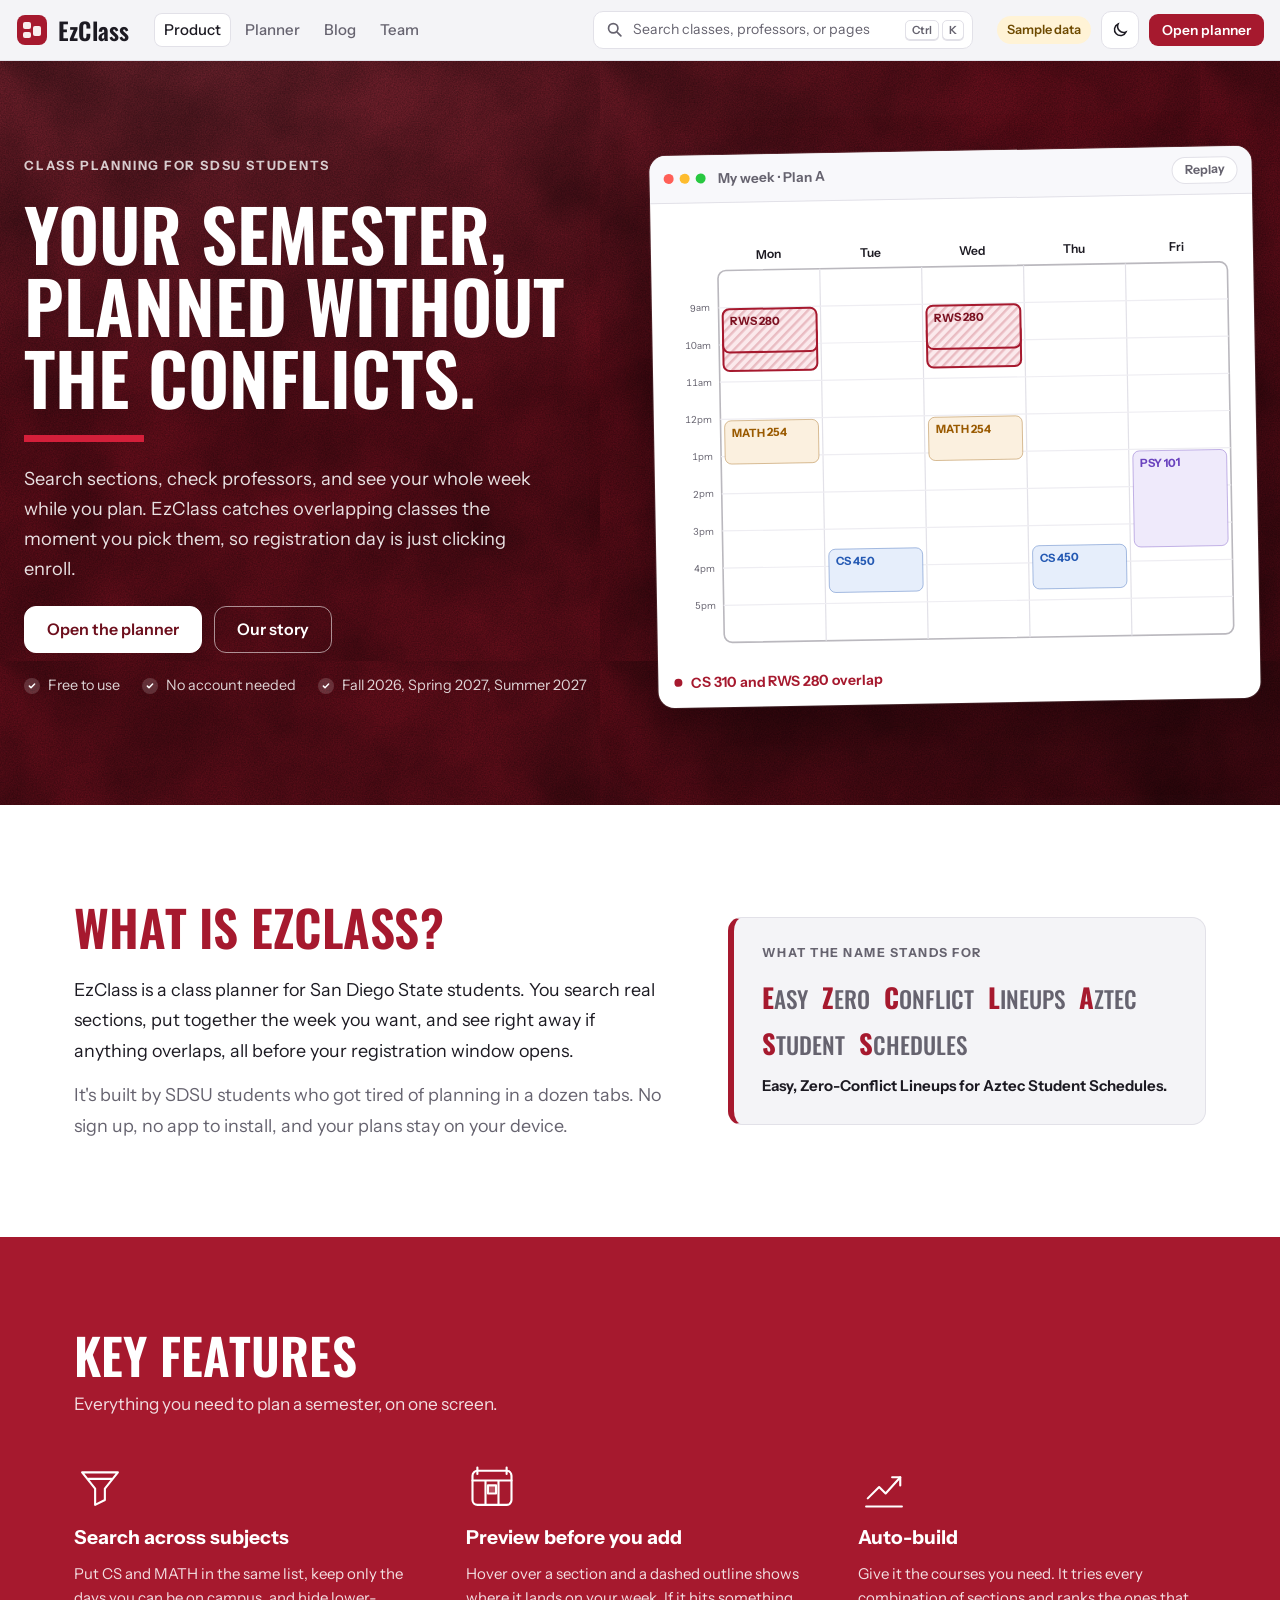
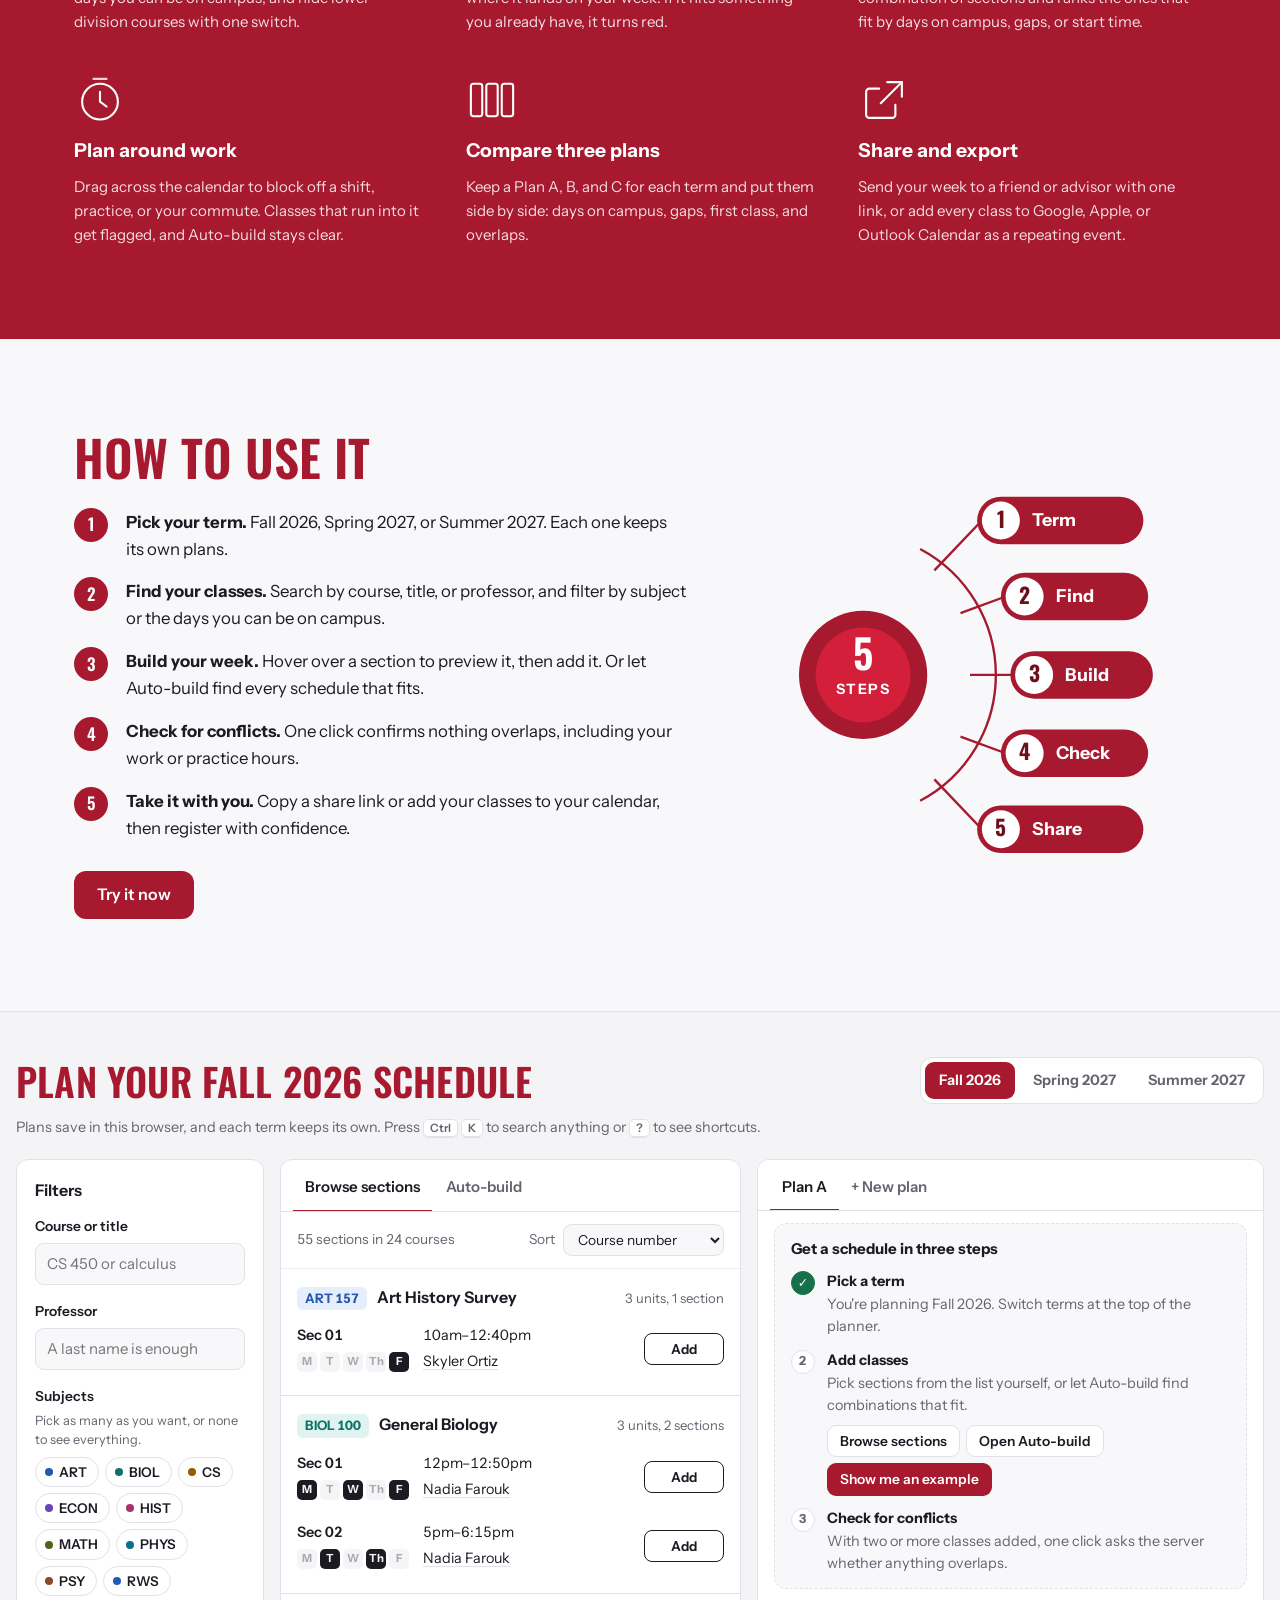
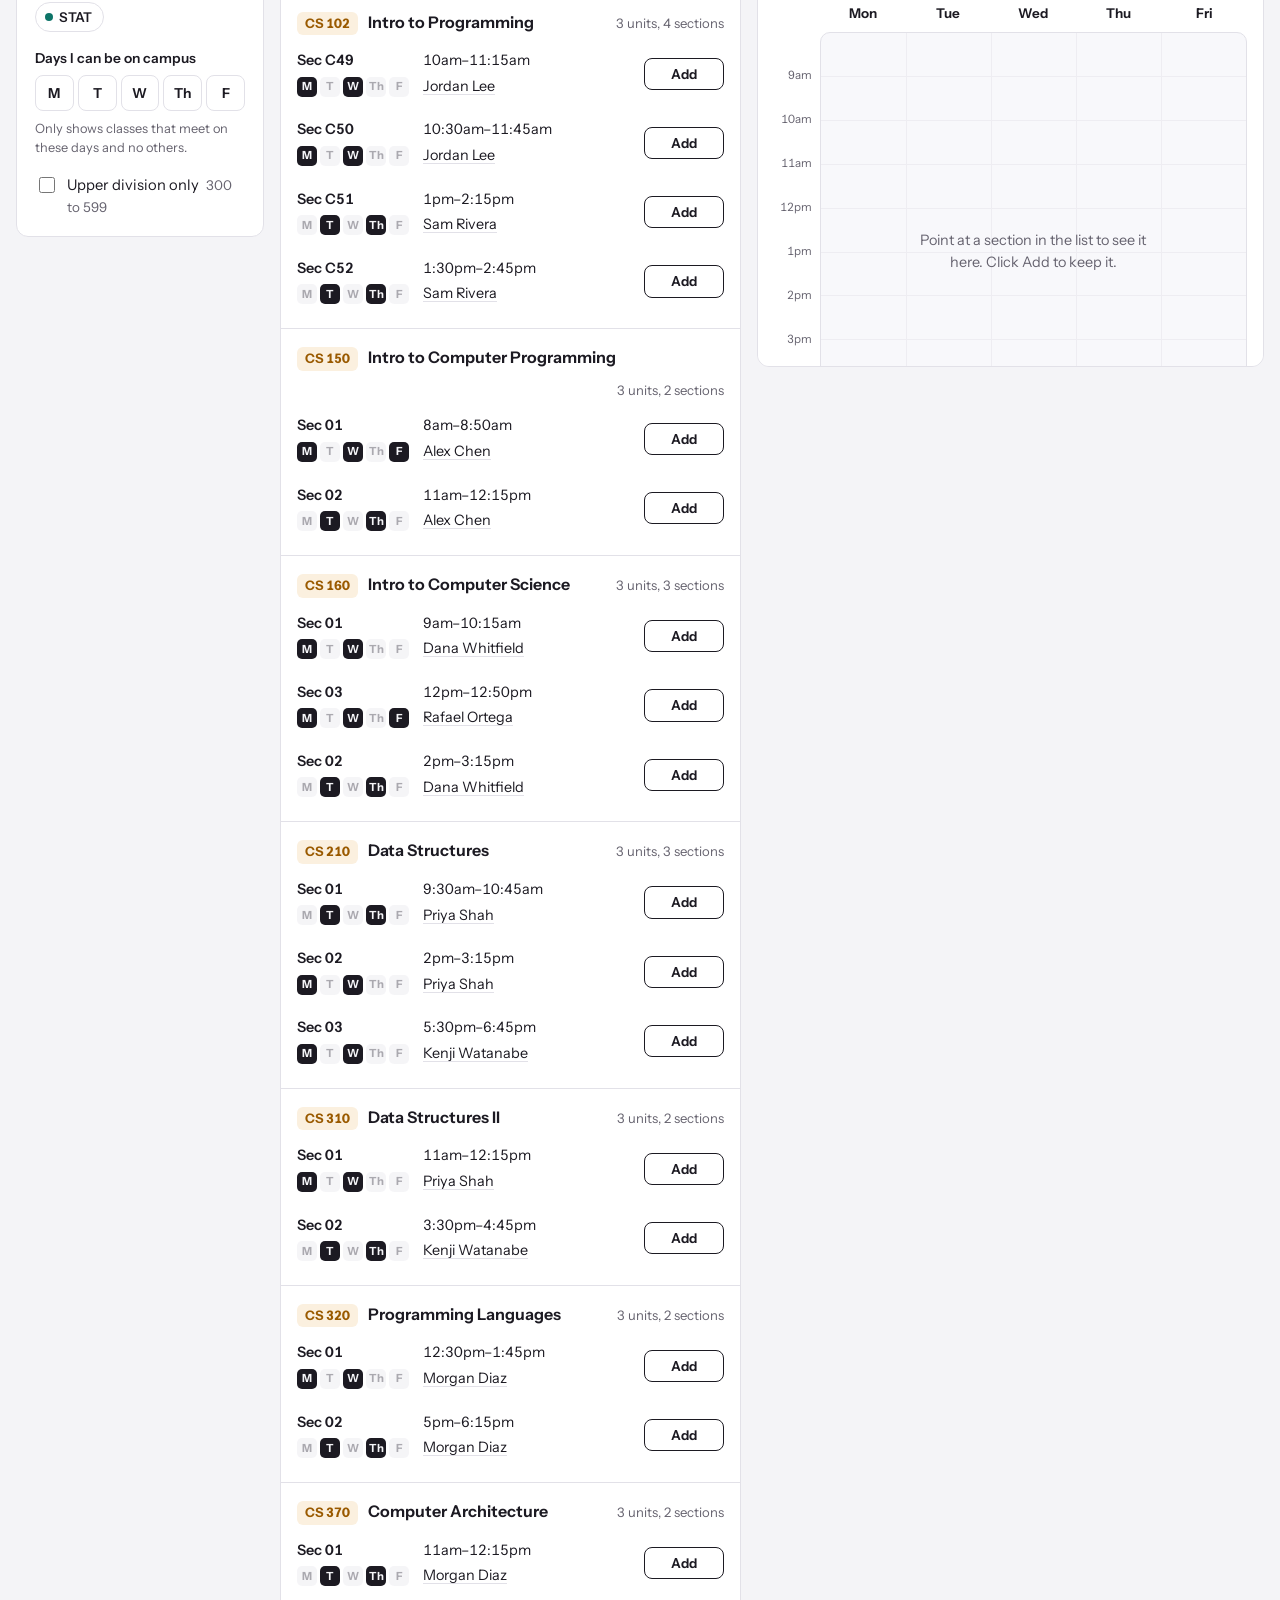
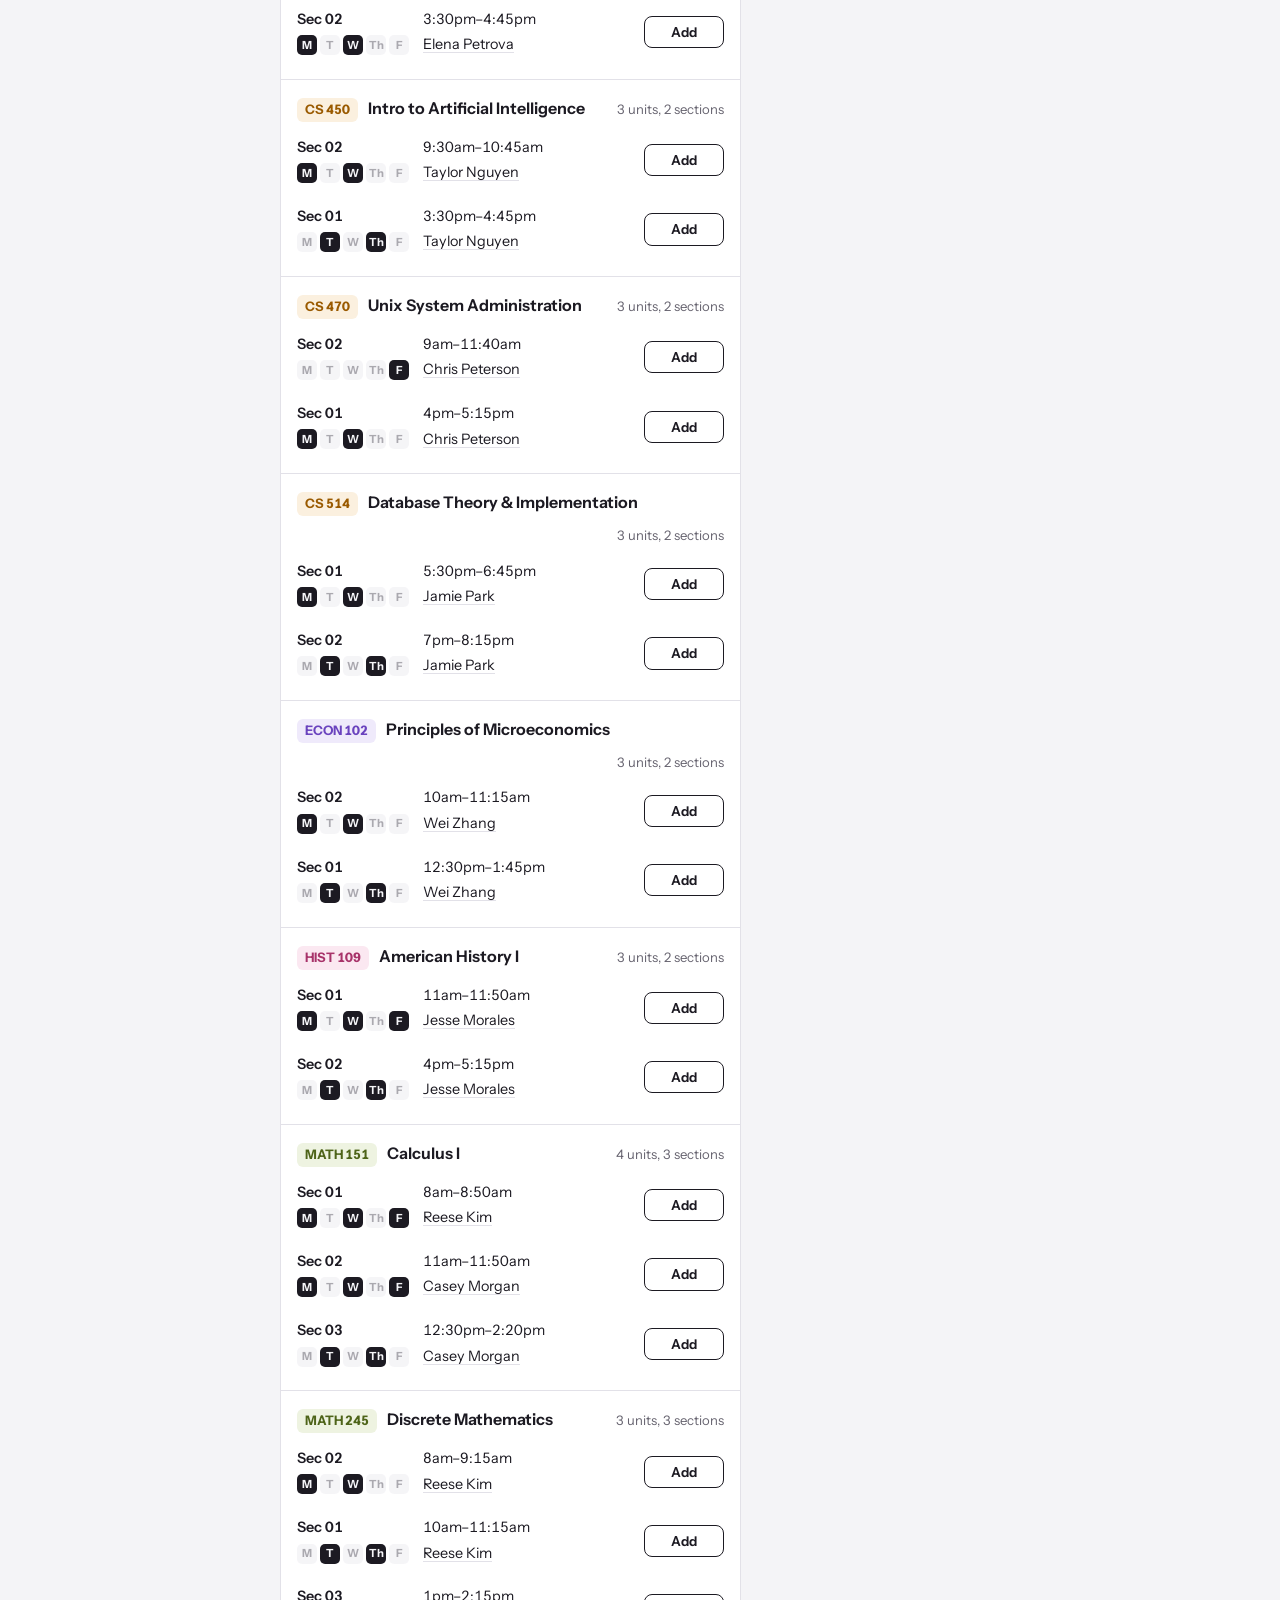
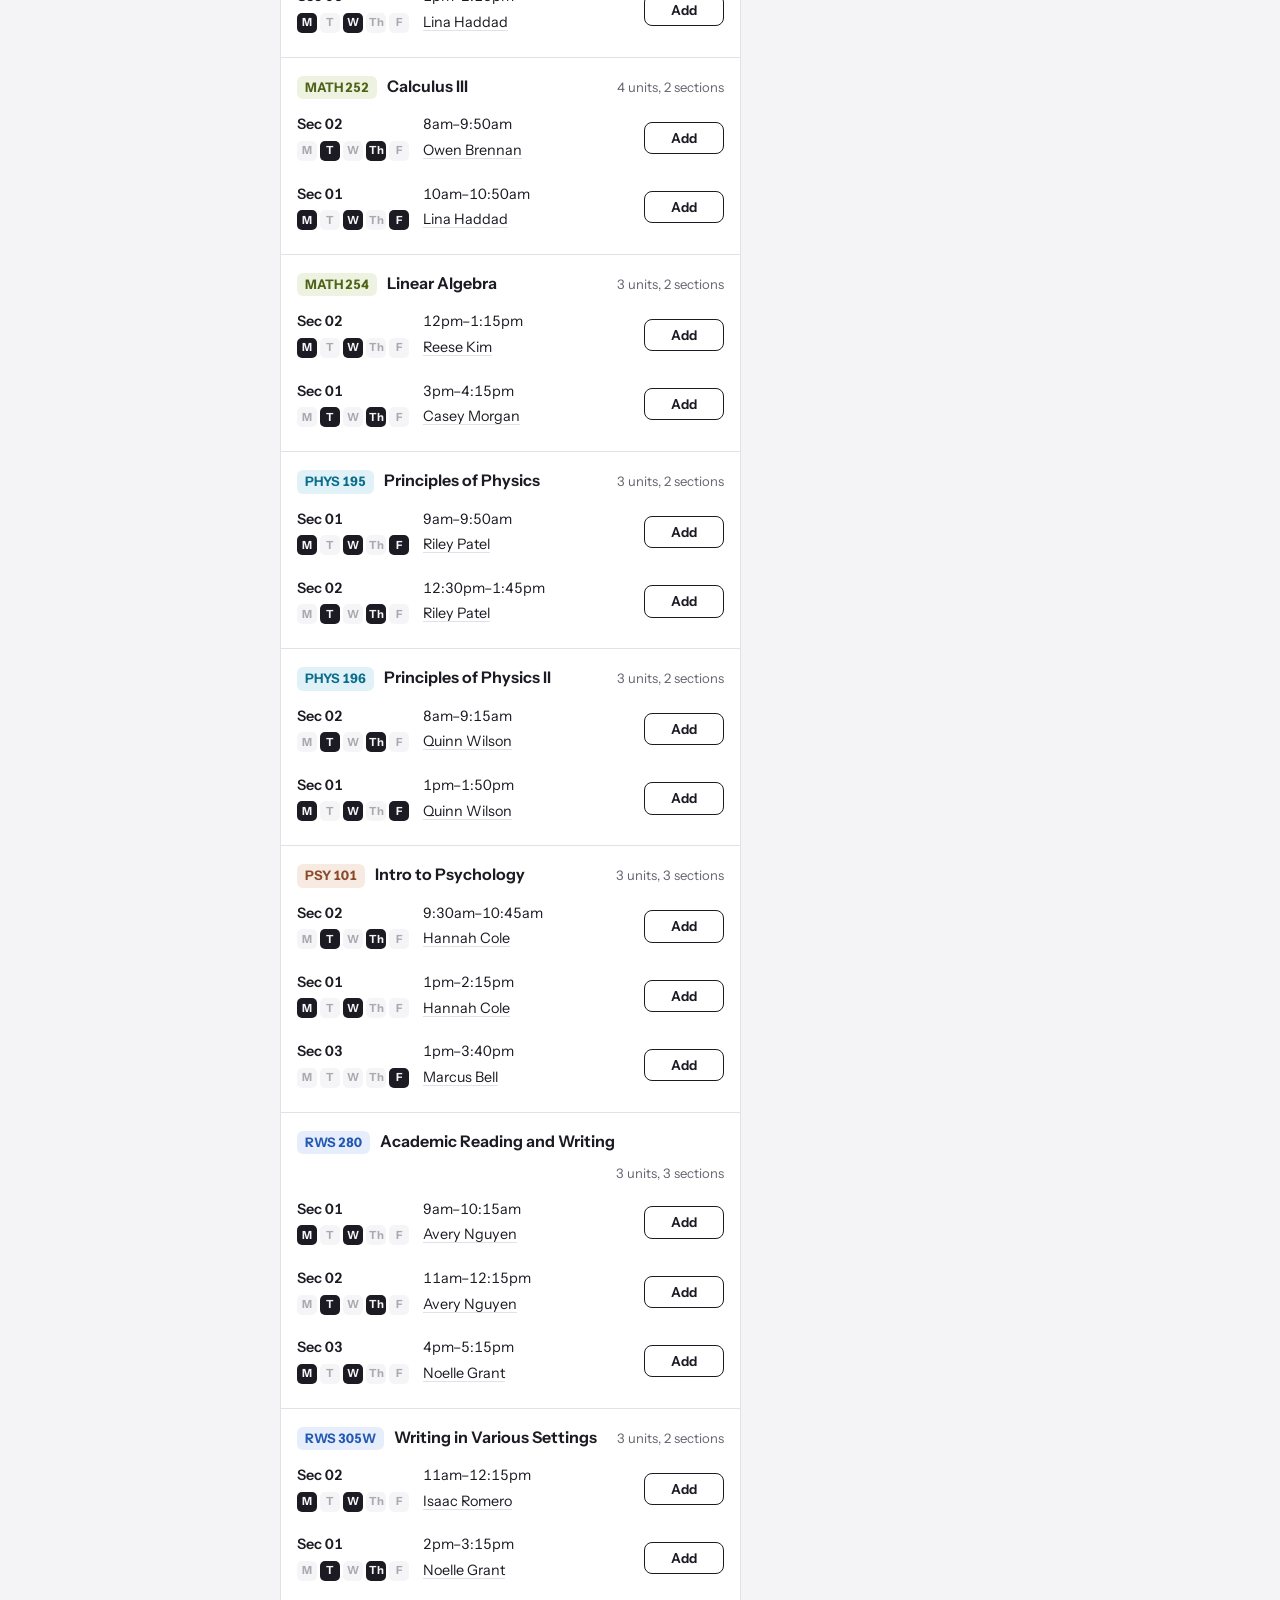
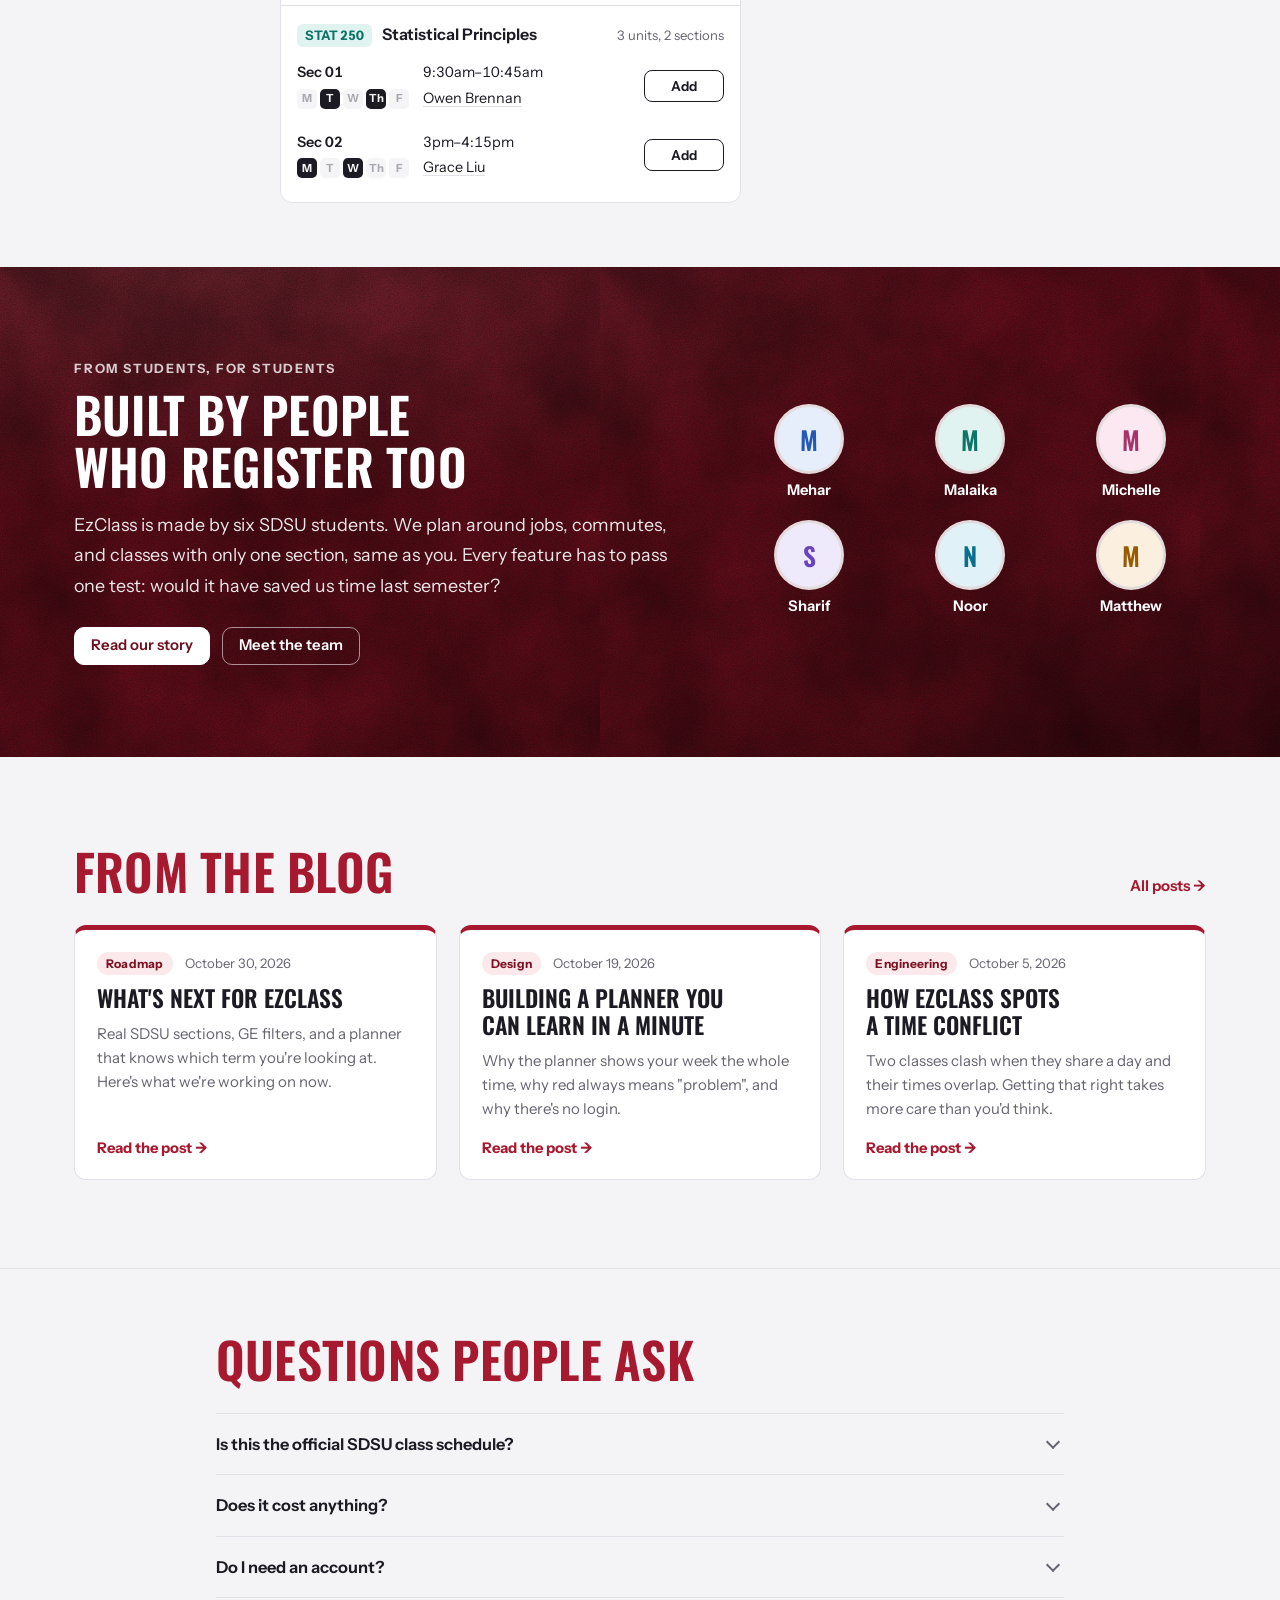
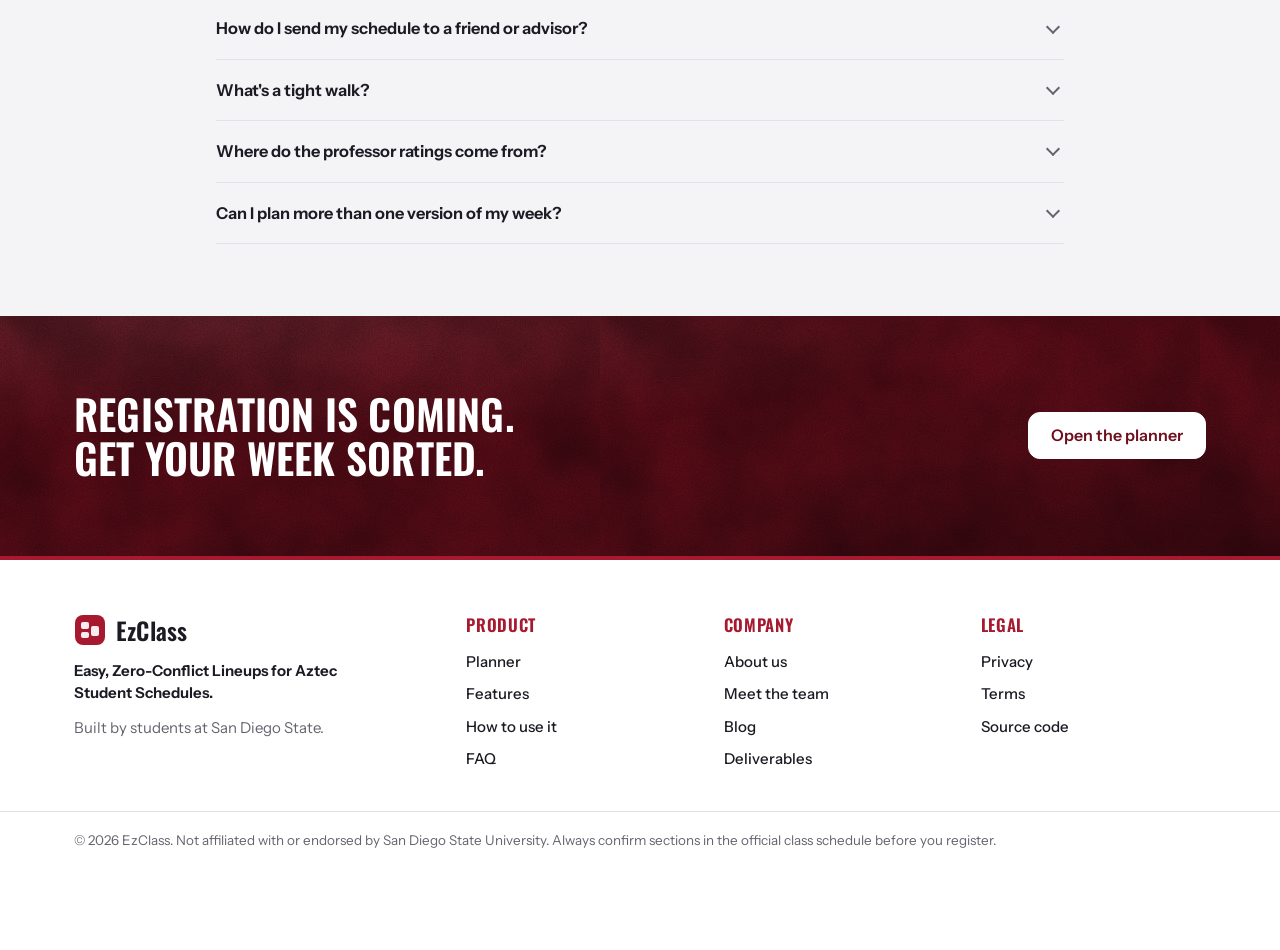
==== commit 21319147: "Add files via upload" ====
--- a/frontend/index.html
+++ b/frontend/index.html
@@ -1,7 +1,7 @@
 <!doctype html>
 <html lang="en">
 <head>
-
+<!--HEAD-START-->
 <meta charset="utf-8">
 <meta name="viewport" content="width=device-width, initial-scale=1, viewport-fit=cover">
 <title>EzClass: plan a conflict-free semester</title>
@@ -14,1079 +14,11 @@
   // Apply a saved theme before the page paints, so there's no flash.
   try { const t = localStorage.getItem("ezclass.theme"); if (t) document.documentElement.dataset.theme = t; } catch (e) {}
 </script>
-<style>
-/* EzClass
-   Layout: a company site with a few pages (home, about, team, blog,
-   deliverables, privacy, terms). The home page has a red hero, feature bands,
-   and the three-column planner (filters, course list, week grid), which
-   collapses to two columns and then to a switchable single column on phones.
-   SDSU red means "act" or "problem". Subjects carry their own hues so the
-   week grid reads at a glance. Display type is Oswald (headings, often in caps);
-   everything else is Instrument Sans. */
-
-:root {
-  --paper: #f4f4f7;
-  --surface: #ffffff;
-  --surface-2: #f8f8fb;
-  --ink: #1c1a22;
-  --muted: #66636f;
-  --line: #e2e1e8;
-  --line-soft: #eeedf2;
-  --red: #a6192e;
-  --red-hover: #8a1426;
-  --red-soft: #fbe9ec;
-  --red-ink: #7b1121;
-  --ok: #157149;
-  --ok-soft: #e3f3ea;
-  --focus: #2459b3;
-  --shadow: 0 1px 2px rgb(28 26 34 / 0.06), 0 8px 24px rgb(28 26 34 / 0.08);
-  --tab-shadow: rgb(28 26 34 / 0.16);
-  --warn-bg: #fff3d6;
-  --warn-ink: #6e4a00;
-  --brand: #a6192e; --brand-deep: #6d0f1d; --brand-bright: #d41f3a; --brand-text: #a6192e;
-
-  --s0: #2459b3; --s0-bg: #e6eefb;
-  --s1: #0d7468; --s1-bg: #e1f3f0;
-  --s2: #9a5a00; --s2-bg: #fbf0df;
-  --s3: #6a43be; --s3-bg: #efeafb;
-  --s4: #a8336a; --s4-bg: #fbe8f1;
-  --s5: #4e6419; --s5-bg: #eef3e1;
-  --s6: #0b6e8c; --s6-bg: #e0f2f8;
-  --s7: #8a4b2a; --s7-bg: #f6eae2;
-
-  --display: "Oswald", "Arial Narrow", "Helvetica Neue", Arial, sans-serif;
-  --ui: "Instrument Sans", "Segoe UI", system-ui, -apple-system, sans-serif;
-  --topbar-h: 60px;
-  --hour: 44px;
-  --r: 12px;
-}
-
-@media (prefers-color-scheme: dark) {
-  :root:not([data-theme="light"]) {
-    --paper: #111015; --surface: #1a1920; --surface-2: #211f28; --ink: #efedf4; --muted: #a29fac;
-    --line: #2e2c36; --line-soft: #26242d; --red: #e2475d; --red-hover: #f0647a; --red-soft: #3a1820;
-    --red-ink: #ffb3bf; --ok: #4fc58e; --ok-soft: #14301f; --focus: #8db4ff;
-    --shadow: 0 1px 2px rgb(0 0 0 / 0.4), 0 10px 30px rgb(0 0 0 / 0.35); --tab-shadow: rgb(0 0 0 / 0.55);
-    --warn-bg: #3a2e10; --warn-ink: #ffd98a;
-    --brand: #8c1527; --brand-deep: #4e0a15; --brand-bright: #e2475d; --brand-text: #ff8597;
-    --s0: #8db4ff; --s0-bg: #1c2a44; --s1: #6fd3c3; --s1-bg: #13312d; --s2: #f2b45c; --s2-bg: #362812;
-    --s3: #b9a0ff; --s3-bg: #2a2241; --s4: #f08ebd; --s4-bg: #3b1a2b; --s5: #b8d27a; --s5-bg: #26301a;
-    --s6: #79cfea; --s6-bg: #12303a; --s7: #e3a47f; --s7-bg: #36241a;
-    color-scheme: dark;
-  }
-}
-:root[data-theme="dark"] {
-  --paper: #111015; --surface: #1a1920; --surface-2: #211f28; --ink: #efedf4; --muted: #a29fac;
-  --line: #2e2c36; --line-soft: #26242d; --red: #e2475d; --red-hover: #f0647a; --red-soft: #3a1820;
-  --red-ink: #ffb3bf; --ok: #4fc58e; --ok-soft: #14301f; --focus: #8db4ff;
-  --shadow: 0 1px 2px rgb(0 0 0 / 0.4), 0 10px 30px rgb(0 0 0 / 0.35); --tab-shadow: rgb(0 0 0 / 0.55);
-  --warn-bg: #3a2e10; --warn-ink: #ffd98a;
-    --brand: #8c1527; --brand-deep: #4e0a15; --brand-bright: #e2475d; --brand-text: #ff8597;
-  --s0: #8db4ff; --s0-bg: #1c2a44; --s1: #6fd3c3; --s1-bg: #13312d; --s2: #f2b45c; --s2-bg: #362812;
-  --s3: #b9a0ff; --s3-bg: #2a2241; --s4: #f08ebd; --s4-bg: #3b1a2b; --s5: #b8d27a; --s5-bg: #26301a;
-  --s6: #79cfea; --s6-bg: #12303a; --s7: #e3a47f; --s7-bg: #36241a;
-  color-scheme: dark;
-}
-
-.s0 { --c: var(--s0); --cb: var(--s0-bg); }
-.s1 { --c: var(--s1); --cb: var(--s1-bg); }
-.s2 { --c: var(--s2); --cb: var(--s2-bg); }
-.s3 { --c: var(--s3); --cb: var(--s3-bg); }
-.s4 { --c: var(--s4); --cb: var(--s4-bg); }
-.s5 { --c: var(--s5); --cb: var(--s5-bg); }
-.s6 { --c: var(--s6); --cb: var(--s6-bg); }
-.s7 { --c: var(--s7); --cb: var(--s7-bg); }
-
-/* ---------- base ---------- */
-
-*, *::before, *::after { box-sizing: border-box; }
-[hidden] { display: none !important; }
-.sr-only { position: absolute; width: 1px; height: 1px; overflow: hidden; clip: rect(0 0 0 0); clip-path: inset(50%); white-space: nowrap; }
-html { scroll-behavior: smooth; scroll-padding-top: calc(var(--topbar-h) + 12px); }
-body {
-  margin: 0; background: var(--paper); color: var(--ink);
-  font-family: var(--ui); font-size: 15px; line-height: 1.5;
-  -webkit-font-smoothing: antialiased;
-}
-body::before {
-  content: ""; position: fixed; inset: 0 0 auto; height: env(safe-area-inset-top, 0px); z-index: 10; background: var(--paper);
-}
-h1, h2, h3 { margin: 0; text-wrap: balance; }
-p { margin: 0; }
-button, input, select, textarea { font: inherit; color: inherit; }
-button { cursor: pointer; }
-a { color: inherit; }
-:focus-visible { outline: 2px solid var(--focus); outline-offset: 2px; border-radius: 6px; }
-.muted { color: var(--muted); }
-kbd {
-  font-family: var(--ui); font-size: 0.8em; font-weight: 600; padding: 1px 6px; border-radius: 5px;
-  border: 1px solid var(--line); background: var(--surface); box-shadow: 0 1px 0 var(--line);
-}
-.skip {
-  position: absolute; left: 12px; top: -60px; z-index: 50; background: var(--ink); color: var(--paper);
-  padding: 8px 12px; border-radius: 8px; text-decoration: none;
-}
-.skip:focus { top: calc(8px + env(safe-area-inset-top, 0px)); }
-
-/* ---------- buttons ---------- */
-
-.btn {
-  display: inline-flex; align-items: center; justify-content: center; gap: 8px;
-  border: 1px solid transparent; border-radius: 10px; padding: 9px 16px;
-  font-weight: 600; font-size: 0.93rem; text-decoration: none; line-height: 1.2; white-space: nowrap;
-  transition: background-color 0.15s, border-color 0.15s, color 0.15s;
-}
-.btn:disabled { opacity: 0.45; cursor: not-allowed; }
-.btn-red { background: var(--red); color: #fff; }
-.btn-red:hover:not(:disabled) { background: var(--red-hover); }
-.btn-ink { background: var(--ink); color: var(--paper); }
-.btn-quiet { background: var(--surface); border-color: var(--line); color: var(--ink); }
-.btn-quiet:hover:not(:disabled) { border-color: var(--muted); }
-.btn-ghost { border-color: var(--line); color: var(--ink); background: transparent; }
-.btn-ghost:hover { background: var(--surface); }
-.btn-sm { padding: 7px 12px; font-size: 0.86rem; border-radius: 9px; }
-.btn-lg { padding: 13px 22px; font-size: 1rem; border-radius: 12px; }
-.link-btn {
-  border: 0; background: none; padding: 4px 2px; color: var(--muted); font-size: 0.86rem;
-  text-decoration: underline; text-underline-offset: 3px; text-decoration-color: var(--line);
-}
-.link-btn:hover { color: var(--ink); text-decoration-color: currentColor; }
-.icon-btn {
-  width: 38px; height: 38px; display: grid; place-items: center; border-radius: 10px;
-  border: 1px solid var(--line); background: var(--surface);
-}
-.icon-btn svg { width: 18px; height: 18px; fill: none; stroke: var(--ink); stroke-width: 2; stroke-linecap: round; }
-.icon-btn .i-sun { display: none; }
-.icon-btn[data-mode="dark"] .i-sun { display: block; }
-.icon-btn[data-mode="dark"] .i-moon { display: none; }
-.count {
-  display: inline-block; min-width: 1.4em; font-size: 0.74rem; font-weight: 700; text-align: center;
-  background: var(--line-soft); color: var(--muted); border-radius: 999px; padding: 1px 7px;
-  font-variant-numeric: tabular-nums;
-}
-.count:empty { display: none; }
-
-/* ---------- top bar ---------- */
-
-.topbar {
-  position: sticky; top: env(safe-area-inset-top, 0px); z-index: 30;
-  background: color-mix(in srgb, var(--paper) 86%, transparent);
-  backdrop-filter: saturate(1.4) blur(12px); -webkit-backdrop-filter: saturate(1.4) blur(12px);
-  border-bottom: 1px solid var(--line);
-}
-.topbar-inner {
-  max-width: 1480px; margin: 0 auto; height: var(--topbar-h);
-  display: flex; align-items: center; gap: 24px;
-  padding-left: max(16px, env(safe-area-inset-left, 0px)); padding-right: max(16px, env(safe-area-inset-right, 0px));
-}
-.brand { display: flex; align-items: center; gap: 10px; text-decoration: none; }
-.logo { width: 32px; height: 32px; }
-.logo-bg { fill: var(--red); }
-.logo-cell { fill: #fff; opacity: 0.92; }
-.wordmark { font-family: var(--display); font-weight: 600; font-size: 1.5rem; letter-spacing: 0.01em; color: var(--ink); }
-.topnav { display: flex; gap: 4px; }
-.topnav a { text-decoration: none; color: var(--muted); font-weight: 500; padding: 6px 10px; border-radius: 8px; }
-.topnav a:hover { color: var(--ink); background: var(--surface); }
-.topnav a[aria-current] { color: var(--ink); background: var(--surface); box-shadow: inset 0 0 0 1px var(--line); }
-
-.search-btn {
-  flex: 0 1 380px; margin-left: auto; display: flex; align-items: center; gap: 10px; min-width: 0;
-  padding: 7px 8px 7px 12px; border-radius: 10px; border: 1px solid var(--line); background: var(--surface);
-  color: var(--muted); font-size: 0.88rem; text-align: left;
-}
-.search-btn:hover { border-color: var(--muted); color: var(--ink); }
-.search-btn svg { width: 17px; height: 17px; flex: none; fill: none; stroke: currentColor; stroke-width: 2; stroke-linecap: round; }
-.search-label { flex: 1; white-space: nowrap; overflow: hidden; text-overflow: ellipsis; }
-.search-keys { display: flex; gap: 3px; }
-.top-actions { display: flex; align-items: center; gap: 10px; }
-.data-status {
-  font-size: 0.8rem; font-weight: 600; color: var(--warn-ink); background: var(--warn-bg);
-  padding: 4px 10px; border-radius: 999px; cursor: help;
-}
-
-/* ---------- shared page pieces ---------- */
-
-.wrap {
-  max-width: 1180px; margin: 0 auto;
-  padding-left: max(24px, env(safe-area-inset-left, 0px)); padding-right: max(24px, env(safe-area-inset-right, 0px));
-}
-/* The textured red used by the hero, page banners, and call-to-action bands,
-   a deep SDSU red with a fine grain on top. */
-.tex-red {
-  color: #fff;
-  background-color: var(--brand-deep);
-  background-image:
-    url("data:image/svg+xml,%3Csvg xmlns='http://www.w3.org/2000/svg' width='260' height='260'%3E%3Cfilter id='n'%3E%3CfeTurbulence type='fractalNoise' baseFrequency='.75' numOctaves='3' stitchTiles='stitch'/%3E%3CfeColorMatrix values='0 0 0 0 0 0 0 0 0 0 0 0 0 0 0 0 0 0 .42 0'/%3E%3C/filter%3E%3Crect width='100%25' height='100%25' filter='url(%23n)'/%3E%3C/svg%3E"),
-    url("data:image/svg+xml,%3Csvg xmlns='http://www.w3.org/2000/svg' width='600' height='600'%3E%3Cfilter id='m'%3E%3CfeTurbulence type='fractalNoise' baseFrequency='.01' numOctaves='4' seed='7' stitchTiles='stitch'/%3E%3CfeColorMatrix values='0 0 0 0 0 0 0 0 0 0 0 0 0 0 0 0 0 0 .55 -.12'/%3E%3C/filter%3E%3Crect width='100%25' height='100%25' filter='url(%23m)'/%3E%3C/svg%3E"),
-    radial-gradient(120% 90% at 15% 0%, rgb(255 255 255 / 0.10), transparent 55%),
-    radial-gradient(100% 80% at 100% 100%, rgb(0 0 0 / 0.35), transparent 60%);
-}
-.band-red { background: var(--brand); color: #fff; }
-.section-title {
-  font-family: var(--display); font-weight: 600; text-transform: uppercase; letter-spacing: 0.005em;
-  font-size: clamp(2rem, 4vw, 3.1rem); line-height: 1.05; color: var(--brand-text);
-}
-.section-title.on-red { color: #fff; }
-.eyebrow { font-size: 0.8rem; font-weight: 700; letter-spacing: 0.14em; text-transform: uppercase; color: rgb(255 255 255 / 0.78); }
-.lead { font-size: 1.12rem; line-height: 1.7; max-width: 46rem; }
-.lead.on-red { color: rgb(255 255 255 / 0.9); }
-.muted-lead { color: var(--muted); margin-top: 14px; }
-.text-link { color: var(--brand-text); font-weight: 650; text-decoration: none; }
-.text-link:hover { text-decoration: underline; text-underline-offset: 3px; }
-.btn-white { background: #fff; color: var(--brand-deep); border-color: #fff; }
-.btn-white:hover { background: #f3e7e9; }
-.btn-outline-light { background: transparent; color: #fff; border-color: rgb(255 255 255 / 0.55); }
-.btn-outline-light:hover { background: rgb(255 255 255 / 0.1); border-color: #fff; }
-
-/* ---------- hero ---------- */
-
-.hero { position: relative; overflow: hidden; }
-.hero-inner {
-  max-width: 1280px; margin: 0 auto; display: grid; grid-template-columns: minmax(0, 1fr) minmax(0, 1.05fr); align-items: center; gap: 56px;
-  padding: clamp(48px, 7vw, 96px) max(24px, env(safe-area-inset-right, 0px)) clamp(56px, 8vw, 104px) max(24px, env(safe-area-inset-left, 0px));
-}
-.hero-copy { display: flex; flex-direction: column; gap: 22px; }
-.hero-h {
-  font-family: var(--display); font-weight: 600; text-transform: uppercase; color: #fff;
-  font-size: clamp(2.7rem, 5.6vw, 5rem); line-height: 1; letter-spacing: 0.002em;
-}
-.hero-h::after { content: ""; display: block; width: 120px; height: 7px; margin-top: 22px; background: var(--brand-bright); }
-.hero-sub { font-size: 1.14rem; color: rgb(255 255 255 / 0.88); max-width: 33rem; line-height: 1.65; }
-.hero-cta { display: flex; flex-wrap: wrap; gap: 12px; }
-.hero-facts { list-style: none; padding: 0; margin: 0; display: flex; flex-wrap: wrap; gap: 8px 22px; font-size: 0.9rem; color: rgb(255 255 255 / 0.82); }
-.hero-facts li { display: flex; align-items: center; gap: 8px; }
-.hero-facts li::before {
-  content: ""; width: 16px; height: 16px; border-radius: 50%; flex: none;
-  background: rgb(255 255 255 / 0.16) url("data:image/svg+xml,%3Csvg xmlns='http://www.w3.org/2000/svg' viewBox='0 0 16 16'%3E%3Cpath d='M4.5 8.2l2.2 2.2 4.8-5' fill='none' stroke='white' stroke-width='2' stroke-linecap='round' stroke-linejoin='round'/%3E%3C/svg%3E") center / 12px no-repeat;
-}
-.hero-shot {
-  margin: 0; background: var(--surface); color: var(--ink); border-radius: 16px; overflow: hidden;
-  box-shadow: 0 30px 60px rgb(0 0 0 / 0.35), 0 0 0 1px rgb(255 255 255 / 0.12);
-  transform: rotate(-1deg);
-}
-.shot-bar { display: flex; align-items: center; gap: 12px; padding: 10px 14px; border-bottom: 1px solid var(--line); background: var(--surface-2); }
-.shot-dots { display: flex; gap: 6px; }
-.shot-dots i { width: 10px; height: 10px; border-radius: 50%; background: var(--line); }
-.shot-dots i:first-child { background: #ff5f57; } .shot-dots i:nth-child(2) { background: #febc2e; } .shot-dots i:nth-child(3) { background: #28c840; }
-.shot-title { font-size: 0.85rem; font-weight: 650; color: var(--muted); }
-.shot-replay {
-  margin-left: auto; border: 1px solid var(--line); background: var(--surface); color: var(--muted); border-radius: 999px;
-  padding: 3px 12px; font: inherit; font-size: 0.78rem; font-weight: 650; cursor: pointer;
-}
-.shot-replay:hover { color: var(--ink); }
-.hero-art { padding: 6px 10px 0; }
-.hero-svg { display: block; width: 100%; height: auto; font-family: var(--ui); }
-.shot-status {
-  display: flex; align-items: center; gap: 8px; padding: 10px 16px 14px; font-size: 0.88rem; font-weight: 650; color: var(--muted);
-}
-.shot-status::before { content: ""; width: 8px; height: 8px; border-radius: 50%; background: var(--muted); transition: background 0.2s; }
-.shot-status[data-state="bad"] { color: var(--red); }
-.shot-status[data-state="bad"]::before { background: var(--red); }
-.shot-status[data-state="good"] { color: var(--ok); }
-.shot-status[data-state="good"]::before { background: var(--ok); }
-
-.h-frame, .h-line { fill: none; stroke: var(--line); stroke-width: 1.5; stroke-dasharray: 1; stroke-dashoffset: 1; }
-.h-frame { stroke: var(--muted); stroke-opacity: 0.45; stroke-width: 2; }
-.h-line.faint { stroke-dasharray: 1; stroke: var(--line-soft); }
-.h-day { fill: var(--ink); font-weight: 600; font-size: 15px; opacity: 0; }
-.h-time { fill: var(--muted); font-size: 12px; opacity: 0; font-variant-numeric: tabular-nums; }
-.h-blk { opacity: 0; }
-.h-blk rect { fill: var(--cb); stroke: color-mix(in srgb, var(--c) 40%, transparent); stroke-width: 1.2; transition: fill 0.25s, stroke 0.25s; }
-.h-blk text { fill: var(--c); font-weight: 700; font-size: 14px; }
-.h-blk.clash rect { fill: url(#h-hatch); stroke: var(--red); stroke-width: 2.5; }
-.h-blk.clash text { fill: var(--red-ink); }
-.h-hatch-bg { fill: var(--red-soft); }
-.h-hatch-stripe { fill: var(--red); opacity: 0.22; }
-.h-done-ring { fill: var(--ok-soft); stroke: var(--ok); stroke-width: 3; stroke-dasharray: 1; stroke-dashoffset: 1; fill-opacity: 0; }
-.h-done-tick { fill: none; stroke: var(--ok); stroke-width: 3.5; stroke-linecap: round; stroke-linejoin: round; stroke-dasharray: 1; stroke-dashoffset: 1; }
-.h-done-text { fill: var(--ok); font-weight: 700; font-size: 15px; opacity: 0; }
-
-/* ---------- what is EzClass ---------- */
-
-.intro { background: var(--surface); padding-block: clamp(56px, 8vw, 96px); }
-.intro-grid { display: grid; grid-template-columns: minmax(0, 1.25fr) minmax(0, 1fr); gap: 56px; align-items: center; }
-.intro .section-title { margin-bottom: 22px; }
-.acronym { background: var(--paper); border: 1px solid var(--line); border-left: 6px solid var(--brand); border-radius: 14px; padding: 26px 28px; }
-.acronym-kicker { font-size: 0.78rem; font-weight: 700; letter-spacing: 0.12em; text-transform: uppercase; color: var(--muted); }
-.acronym-list { list-style: none; margin: 14px 0 12px; padding: 0; display: flex; flex-wrap: wrap; gap: 6px 14px; font-family: var(--display); font-size: 1.45rem; font-weight: 500; text-transform: uppercase; color: var(--muted); }
-.acronym-list b { color: var(--brand-text); font-weight: 700; font-size: 1.15em; }
-.acronym-line { font-weight: 650; }
-
-/* ---------- key features (red band) ---------- */
-
-.how { padding-block: clamp(56px, 8vw, 92px); }
-.how-sub { margin-top: 10px; color: rgb(255 255 255 / 0.85); font-size: 1.08rem; }
-.how-grid { display: grid; grid-template-columns: repeat(3, minmax(0, 1fr)); gap: 40px 44px; margin-top: 44px; }
-.how-item { display: flex; flex-direction: column; gap: 10px; }
-.how-item h3 { font-size: 1.2rem; font-weight: 700; }
-.how-item p { color: rgb(255 255 255 / 0.86); max-width: 36ch; line-height: 1.6; }
-.how-icon { width: 52px; height: 52px; fill: none; stroke: #fff; stroke-width: 2.6; stroke-linecap: round; stroke-linejoin: round; }
-.how-icon .accent { stroke: #fff; fill: rgb(255 255 255 / 0.25); }
-.how-icon .accent-line { stroke: #ffd2d8; }
-.how-icon circle { stroke-dasharray: 1; stroke-dashoffset: 0; }
-.how-icon.armed circle { stroke-dashoffset: 1; }
-.how-icon.armed.drawn circle { stroke-dashoffset: 0; transition: stroke-dashoffset 1.1s cubic-bezier(.65, 0, .35, 1); }
-.how-icon path, .how-icon rect { stroke-dasharray: 1; stroke-dashoffset: 0; }
-.how-icon.armed path, .how-icon.armed rect { stroke-dashoffset: 1; }
-.how-icon.armed.drawn path, .how-icon.armed.drawn rect { stroke-dashoffset: 0; transition: stroke-dashoffset 1.1s cubic-bezier(.65, 0, .35, 1); }
-.how-icon.drawn path:nth-child(2), .how-icon.drawn rect:nth-child(2) { transition-delay: 0.25s; }
-.how-icon.drawn path:nth-child(3), .how-icon.drawn rect:nth-child(3) { transition-delay: 0.5s; }
-
-/* ---------- how to use it ---------- */
-
-.steps { background: var(--surface-2); padding-block: clamp(56px, 8vw, 92px); border-bottom: 1px solid var(--line); }
-.steps-grid { display: grid; grid-template-columns: minmax(0, 1.3fr) minmax(0, 1fr); gap: 48px; align-items: center; }
-.step-list { list-style: none; counter-reset: st; padding: 0; margin: 26px 0 30px; display: grid; gap: 16px; }
-.step-list li { counter-increment: st; position: relative; padding-left: 52px; font-size: 1.05rem; line-height: 1.6; }
-.step-list li::before {
-  content: counter(st); position: absolute; left: 0; top: -1px; width: 34px; height: 34px; border-radius: 50%;
-  display: grid; place-items: center; background: var(--brand); color: #fff; font-family: var(--display); font-weight: 600; font-size: 1.05rem;
-}
-.step-list strong { font-weight: 700; }
-.steps-svg { width: 100%; max-width: 380px; display: block; margin-inline: auto; font-family: var(--ui); }
-.st-hub { fill: var(--brand); }
-.st-hub-in { fill: var(--brand-bright); }
-.st-hub-t { fill: #fff; font-family: var(--display); font-size: 34px; font-weight: 600; }
-.st-hub-s { fill: #fff; font-size: 12px; font-weight: 700; letter-spacing: 0.1em; text-transform: uppercase; }
-.st-arc, .st-link { fill: none; stroke: var(--brand-text); stroke-width: 2; }
-.st-pill { fill: var(--brand); }
-.st-num-bg { fill: #fff; }
-.st-num { fill: var(--brand-deep); font-family: var(--display); font-size: 18px; font-weight: 700; }
-.st-lbl { fill: #fff; font-size: 15px; font-weight: 700; }
-
-/* ---------- students band, blog teaser, CTA ---------- */
-
-.students { padding-block: clamp(56px, 8vw, 92px); }
-.students-grid { display: grid; grid-template-columns: minmax(0, 1.3fr) minmax(0, 1fr); gap: 48px; align-items: center; }
-.students .section-title { margin: 10px 0 18px; }
-.students .hero-cta { margin-top: 26px; }
-.face-row { list-style: none; padding: 0; margin: 0; display: grid; grid-template-columns: repeat(3, minmax(0, 1fr)); gap: 22px 12px; }
-.face-row li { display: flex; flex-direction: column; align-items: center; gap: 8px; font-weight: 650; font-size: 0.92rem; }
-.face {
-  width: 64px; height: 64px; border-radius: 50%; display: grid; place-items: center; flex: none;
-  font-family: var(--display); font-size: 1.6rem; font-weight: 600; color: var(--c); background: var(--cb);
-  box-shadow: 0 0 0 3px rgb(255 255 255 / 0.85);
-}
-.face-lg { width: 84px; height: 84px; font-size: 2.1rem; box-shadow: 0 0 0 4px var(--surface), 0 0 0 5px var(--line); }
-
-.latest { padding-block: clamp(56px, 8vw, 88px); }
-.latest-head { display: flex; align-items: end; justify-content: space-between; gap: 16px; flex-wrap: wrap; margin-bottom: 28px; }
-.post-grid { display: grid; grid-template-columns: repeat(auto-fill, minmax(min(100%, 300px), 1fr)); gap: 22px; }
-.post-card { background: var(--surface); border: 1px solid var(--line); border-top: 5px solid var(--brand); border-radius: 12px; transition: transform 0.2s, box-shadow 0.2s; }
-.post-card:hover { transform: translateY(-3px); box-shadow: var(--shadow); }
-.post-card-link { display: flex; flex-direction: column; gap: 10px; height: 100%; padding: 22px 22px 20px; color: inherit; text-decoration: none; }
-.post-card h3 { font-family: var(--display); font-weight: 600; font-size: 1.45rem; line-height: 1.15; text-transform: uppercase; }
-.post-card p { color: var(--muted); line-height: 1.6; }
-.post-more { margin-top: auto; padding-top: 6px; color: var(--brand-text); font-weight: 700; font-size: 0.92rem; }
-.post-meta { display: flex; flex-wrap: wrap; align-items: center; gap: 6px 12px; font-size: 0.82rem; color: var(--muted) !important; }
-.post-tag { background: var(--red-soft); color: var(--red-ink); font-weight: 700; padding: 2px 9px; border-radius: 999px; font-size: 0.75rem; letter-spacing: 0.02em; }
-
-.cta-band { padding-block: clamp(48px, 7vw, 76px); }
-.cta-inner { display: flex; align-items: center; justify-content: space-between; gap: 24px 40px; flex-wrap: wrap; }
-.cta-inner .section-title { font-size: clamp(1.7rem, 3.4vw, 2.6rem); max-width: 22ch; }
-
-/* ---------- inner pages ---------- */
-
-.page-banner { text-align: center; padding: clamp(64px, 10vw, 120px) 24px clamp(56px, 8vw, 96px); }
-.page-banner h1 {
-  font-family: var(--display); font-weight: 600; text-transform: uppercase; letter-spacing: 0.01em;
-  font-size: clamp(2.8rem, 7vw, 5.6rem); line-height: 1; display: inline-block; outline: none;
-}
-.page-banner h1::after { content: ""; display: block; height: 8px; margin: 22px auto 0; width: min(100%, 520px); background: var(--brand-bright); }
-.page-banner p { margin-top: 18px; font-size: 1.12rem; color: rgb(255 255 255 / 0.85); }
-.page-sec { padding-block: clamp(52px, 7vw, 84px); background: var(--surface); }
-.page-sec.alt { background: var(--paper); }
-.page-sec .section-title { margin-bottom: 26px; }
-.prose-grid { display: grid; grid-template-columns: minmax(0, 0.8fr) minmax(0, 1.6fr); gap: 40px; }
-.prose p { font-size: 1.08rem; line-height: 1.75; max-width: 64ch; }
-.prose p + p { margin-top: 18px; }
-.prose .btn { margin-top: 24px; }
-
-.acronym-big { list-style: none; padding: 0; margin: 0; display: grid; grid-template-columns: repeat(7, minmax(0, 1fr)); gap: 12px; }
-.acronym-big li { background: var(--surface); border: 1px solid var(--line); border-radius: 12px; padding: 18px 14px 16px; display: flex; flex-direction: column; gap: 6px; }
-.acronym-big b { font-family: var(--display); font-size: 3rem; line-height: 1; color: var(--brand-text); font-weight: 700; }
-.acronym-big span { font-family: var(--display); text-transform: uppercase; font-size: 1.15rem; font-weight: 600; }
-.acronym-big small { color: var(--muted); font-size: 0.86rem; line-height: 1.45; }
-
-.mission { padding-block: clamp(52px, 7vw, 80px); text-align: center; }
-.mission-kicker { font-size: 0.8rem; font-weight: 700; letter-spacing: 0.14em; text-transform: uppercase; color: rgb(255 255 255 / 0.8); }
-.mission-text { font-family: var(--display); text-transform: uppercase; font-weight: 600; font-size: clamp(1.8rem, 4vw, 3rem); line-height: 1.12; max-width: 24ch; margin: 14px auto 0; }
-
-.values { display: grid; grid-template-columns: repeat(4, minmax(0, 1fr)); gap: 20px; }
-.value { border-top: 4px solid var(--brand); padding-top: 16px; }
-.value h3 { font-size: 1.15rem; font-weight: 700; margin-bottom: 8px; }
-.value p { color: var(--muted); line-height: 1.6; }
-
-.timeline { list-style: none; padding: 0; margin: 0; position: relative; display: grid; gap: 28px; max-width: 760px; }
-.timeline::before { content: ""; position: absolute; left: 9px; top: 6px; bottom: 6px; width: 2px; background: var(--line); }
-.timeline li { position: relative; padding-left: 44px; }
-.timeline li::before { content: ""; position: absolute; left: 0; top: 4px; width: 20px; height: 20px; border-radius: 50%; background: var(--surface); border: 3px solid var(--brand); }
-.timeline li.now::before { background: var(--brand); box-shadow: 0 0 0 5px var(--red-soft); }
-.timeline time { font-size: 0.8rem; font-weight: 700; letter-spacing: 0.08em; text-transform: uppercase; color: var(--brand-text); }
-.timeline h3 { font-size: 1.2rem; font-weight: 700; margin: 4px 0 6px; }
-.timeline p { color: var(--muted); line-height: 1.6; }
-
-.team-grid { display: grid; grid-template-columns: repeat(3, minmax(0, 1fr)); gap: 22px; }
-.member { background: var(--surface); border: 1px solid var(--line); border-radius: 14px; padding: 28px 24px; text-align: center; display: flex; flex-direction: column; align-items: center; gap: 8px; }
-.member .face { margin-bottom: 10px; }
-.member h3 { font-family: var(--display); text-transform: uppercase; font-size: 1.6rem; font-weight: 600; }
-.member .role { color: var(--brand-text); font-weight: 700; font-size: 0.85rem; letter-spacing: 0.06em; text-transform: uppercase; }
-.member p:last-child { color: var(--muted); line-height: 1.6; }
-
-.phases { display: grid; grid-template-columns: repeat(auto-fit, minmax(min(100%, 300px), 1fr)); gap: 22px; align-items: start; }
-.phase { background: var(--surface); border: 1px solid var(--line); border-radius: 14px; overflow: hidden; }
-.phase > header { position: relative; padding: 22px 22px 18px; border-bottom: 1px solid var(--line); background: var(--surface-2); }
-.phase-no { font-size: 0.78rem; font-weight: 700; letter-spacing: 0.12em; text-transform: uppercase; color: var(--brand-text); }
-.phase h2 { font-family: var(--display); text-transform: uppercase; font-weight: 600; font-size: 1.9rem; margin-top: 2px; }
-.phase > header .pill { position: absolute; right: 18px; top: 22px; }
-.deliv { list-style: none; padding: 10px 22px 20px; margin: 0; }
-.deliv li { display: flex; flex-direction: column; align-items: flex-start; gap: 6px; padding: 12px 0; border-bottom: 1px solid var(--line-soft); line-height: 1.5; }
-.deliv li:last-child { border-bottom: 0; }
-.pill { display: inline-block; font-size: 0.72rem; font-weight: 700; padding: 2px 9px; border-radius: 999px; letter-spacing: 0.02em; white-space: nowrap; }
-.pill.done { background: var(--ok-soft); color: var(--ok); }
-.pill.wip { background: var(--warn-bg); color: var(--warn-ink); }
-.pill.next { background: var(--surface-2); color: var(--muted); box-shadow: inset 0 0 0 1px var(--line); }
-.deliv-links { display: flex; flex-wrap: wrap; gap: 12px; margin-top: 30px; }
-
-.legal { max-width: 760px; }
-.legal h2 { font-family: var(--display); text-transform: uppercase; font-weight: 600; font-size: 1.5rem; color: var(--brand-text); margin: 34px 0 10px; }
-.legal h2:first-child { margin-top: 0; }
-.legal p { line-height: 1.75; font-size: 1.04rem; }
-.legal a, .post-body a { color: var(--brand-text); }
-
-/* blog post */
-.post { max-width: 720px; margin: 0 auto; }
-.back-link { display: inline-flex; gap: 6px; color: var(--muted); font-weight: 650; text-decoration: none; margin-bottom: 26px; }
-.back-link:hover { color: var(--ink); }
-.post-title { font-family: var(--display); text-transform: uppercase; font-weight: 600; font-size: clamp(2.1rem, 5vw, 3.3rem); line-height: 1.05; margin: 14px 0 10px; outline: none; }
-.post-by { color: var(--muted); font-weight: 600; }
-.post-body { margin-top: 30px; }
-.post-body p { font-size: 1.1rem; line-height: 1.8; }
-.post-body p + p { margin-top: 18px; }
-.post-body h2 { font-family: var(--display); text-transform: uppercase; font-weight: 600; font-size: 1.6rem; color: var(--brand-text); margin: 36px 0 12px; }
-.post-nav { display: grid; grid-template-columns: 1fr 1fr; gap: 16px; margin-top: 48px; padding-top: 24px; border-top: 1px solid var(--line); }
-.post-nav a { display: flex; flex-direction: column; gap: 4px; color: var(--ink); font-weight: 700; text-decoration: none; padding: 14px 16px; border: 1px solid var(--line); border-radius: 12px; }
-.post-nav a:hover { border-color: var(--brand); }
-.post-nav a span { font-size: 0.78rem; font-weight: 700; letter-spacing: 0.08em; text-transform: uppercase; color: var(--muted); }
-.post-nav a.newer { text-align: right; grid-column: 2; }
-
-/* phone menu */
-.menu-btn { display: none; }
-.menu-sheet {
-  margin: 0 0 0 auto; height: 100dvh; max-height: none; width: min(86vw, 340px); padding: 0; border: 0;
-  background: var(--surface); color: var(--ink); box-shadow: var(--shadow);
-}
-.menu-sheet::backdrop { background: rgb(0 0 0 / 0.4); }
-.menu-sheet[open] { display: flex; flex-direction: column; animation: slidein 0.25s ease-out; }
-@keyframes slidein { from { transform: translateX(30px); opacity: 0; } }
-.menu-head { display: flex; align-items: center; justify-content: space-between; padding: 14px 16px; border-bottom: 1px solid var(--line); }
-.menu-links { display: flex; flex-direction: column; padding: 10px; }
-.menu-links a { padding: 13px 12px; border-radius: 10px; color: var(--ink); text-decoration: none; font-family: var(--display); text-transform: uppercase; font-size: 1.3rem; font-weight: 600; }
-.menu-links a:hover, .menu-links a[aria-current] { background: var(--red-soft); color: var(--brand-text); }
-.menu-theme {
-  margin: 4px 20px 0; padding: 11px 14px; border: 1px solid var(--line); border-radius: 10px; background: var(--surface-2);
-  color: var(--ink); font: inherit; font-weight: 650; text-align: left; cursor: pointer;
-}
-.menu-legal { margin-top: auto; display: flex; gap: 18px; padding: 18px 22px calc(18px + env(safe-area-inset-bottom, 0px)); border-top: 1px solid var(--line); }
-.menu-legal a { color: var(--muted); }
-
-
-/* ---------- planner ---------- */
-
-.planner {
-  max-width: 1480px; margin: 0 auto; padding-block: 40px 64px;
-  padding-left: max(16px, env(safe-area-inset-left, 0px)); padding-right: max(16px, env(safe-area-inset-right, 0px));
-}
-.planner-head { display: grid; gap: 8px; margin-bottom: 20px; }
-.planner-title-row { display: flex; align-items: center; justify-content: space-between; flex-wrap: wrap; gap: 12px 24px; }
-.term-switch {
-  display: inline-flex; gap: 4px; padding: 4px; border-radius: 12px; background: var(--surface); border: 1px solid var(--line);
-}
-.term-btn {
-  border: 0; background: none; border-radius: 9px; padding: 8px 14px; font-weight: 650; font-size: 0.9rem; color: var(--muted);
-  white-space: nowrap; transition: background-color 0.15s, color 0.15s;
-}
-.term-btn:hover { color: var(--ink); }
-.term-btn[aria-checked="true"] { background: var(--red); color: #fff; }
-.term-note {
-  justify-self: start; font-size: 0.88rem; color: var(--warn-ink); background: var(--warn-bg); padding: 6px 12px; border-radius: 8px;
-}
-.planner-head h2 { font-family: var(--display); font-weight: 600; text-transform: uppercase; font-size: clamp(1.8rem, 3vw, 2.5rem); letter-spacing: 0.005em; color: var(--brand-text); }
-.planner-hint { color: var(--muted); font-size: 0.9rem; }
-
-.planner-grid {
-  display: grid; gap: 16px; align-items: start;
-  grid-template-columns: 248px minmax(0, 1fr) minmax(470px, 1.1fr);
-}
-.filters, .finder, .week {
-  background: var(--surface); border: 1px solid var(--line); border-radius: var(--r); min-width: 0;
-}
-.filters {
-  padding: 18px; position: sticky; top: calc(var(--topbar-h) + 16px + env(safe-area-inset-top, 0px));
-  max-height: calc(100vh - var(--topbar-h) - 32px); overflow-y: auto;
-}
-.week {
-  position: sticky; top: calc(var(--topbar-h) + 16px + env(safe-area-inset-top, 0px));
-  max-height: calc(100vh - var(--topbar-h) - 32px); overflow-y: auto; padding: 14px 16px 18px;
-}
-.finder { container-type: inline-size; }
-.filters-backdrop, .filters-done, .filters-toggle { display: none; }
-
-/* ---------- filters ---------- */
-
-.panel-head { display: flex; align-items: baseline; justify-content: space-between; margin-bottom: 14px; }
-.panel-head h3 { font-size: 1rem; font-weight: 650; }
-.field { display: block; border: 0; padding: 0; margin: 0 0 16px; min-width: 0; }
-.field-label { display: block; font-weight: 600; font-size: 0.86rem; margin-bottom: 6px; padding: 0; }
-.hint { color: var(--muted); font-size: 0.8rem; margin-top: -2px; margin-bottom: 8px; }
-.days + .hint { margin: 8px 0 0; }
-.hint-inline { color: var(--muted); font-size: 0.84rem; margin-left: 4px; }
-input[type="search"], input[type="text"], input[type="date"], select, textarea {
-  width: 100%; padding: 9px 11px; border: 1px solid var(--line); border-radius: 9px; background: var(--surface-2);
-}
-input:focus, select:focus, textarea:focus { outline: none; border-color: var(--focus); box-shadow: 0 0 0 3px color-mix(in srgb, var(--focus) 25%, transparent); }
-.chips { display: flex; flex-wrap: wrap; gap: 6px; }
-.chip {
-  display: inline-flex; align-items: center; gap: 6px; border: 1px solid var(--line); background: var(--surface);
-  border-radius: 999px; padding: 4px 11px 4px 9px; font-size: 0.84rem; font-weight: 600;
-}
-.chip:hover { border-color: var(--muted); }
-.chip-dot { width: 8px; height: 8px; border-radius: 50%; background: var(--c); }
-.chip[aria-pressed="true"] { background: var(--ink); color: var(--paper); border-color: var(--ink); }
-.days { display: grid; grid-template-columns: repeat(5, 1fr); gap: 4px; }
-.daybtn { border: 1px solid var(--line); background: var(--surface); border-radius: 8px; padding: 7px 0; font-weight: 650; font-size: 0.86rem; }
-.daybtn:hover { border-color: var(--muted); }
-.daybtn[aria-pressed="true"] { background: var(--ink); color: var(--paper); border-color: var(--ink); }
-.daybtn[data-kind="off"][aria-pressed="true"] { background: var(--red); border-color: var(--red); color: #fff; }
-.toggle { display: flex; gap: 9px; align-items: flex-start; cursor: pointer; font-size: 0.92rem; }
-.toggle input { margin-top: 3px; width: 16px; height: 16px; accent-color: var(--red); flex: none; }
-
-/* ---------- finder ---------- */
-
-.finder-tabs, .plan-tabs { display: flex; gap: 2px; border-bottom: 1px solid var(--line); padding: 8px 12px 0; overflow-x: auto; }
-.finder-tabs [role="tab"], .plan-tab {
-  border: 0; background: none; color: var(--muted); font-weight: 600; padding: 8px 12px 11px;
-  border-bottom: 2px solid transparent; margin-bottom: -1px; white-space: nowrap; display: inline-flex; gap: 6px; align-items: center;
-}
-.finder-tabs [role="tab"][aria-selected="true"], .plan-tab[aria-selected="true"] { color: var(--ink); border-bottom-color: var(--red); }
-.finder-tabs [role="tab"]:hover, .plan-tab:hover { color: var(--ink); }
-.toolbar { display: flex; align-items: center; gap: 12px; padding: 12px 16px; border-bottom: 1px solid var(--line-soft); flex-wrap: wrap; }
-.result-count { color: var(--muted); font-size: 0.86rem; font-variant-numeric: tabular-nums; }
-.sort { margin-left: auto; display: flex; align-items: center; gap: 8px; font-size: 0.86rem; color: var(--muted); }
-.sort select { width: auto; padding: 6px 30px 6px 10px; font-size: 0.86rem; color: var(--ink); }
-.filters-toggle svg { width: 16px; height: 16px; fill: none; stroke: currentColor; stroke-width: 2; stroke-linecap: round; }
-
-.results[aria-busy="true"] { opacity: 0.55; transition: opacity 0.2s; }
-.course { padding: 16px 16px 10px; border-bottom: 1px solid var(--line); }
-.course:last-child { border-bottom: 0; }
-.course-head { display: flex; align-items: baseline; gap: 10px; flex-wrap: wrap; margin-bottom: 6px; }
-.course-head h3 { font-size: 1rem; font-weight: 650; }
-.course-meta { margin-left: auto; color: var(--muted); font-size: 0.82rem; }
-.code {
-  display: inline-block; white-space: nowrap; font-weight: 700; font-size: 0.82rem; color: var(--c);
-  background: var(--cb); padding: 2px 8px; border-radius: 6px; font-variant-numeric: tabular-nums;
-}
-.secs { list-style: none; margin: 0; padding: 0; }
-.sec {
-  display: grid; align-items: center; gap: 4px 14px; padding: 9px 10px; margin: 0 -10px; border-radius: 9px;
-  grid-template-columns: 62px 116px 140px minmax(0, 1fr) 84px 88px;
-  grid-template-areas: "num pills time prof room btn" ". note note note note note";
-  font-size: 0.9rem;
-}
-.sec:hover { background: var(--surface-2); }
-.sec.added { background: color-mix(in srgb, var(--ok-soft) 70%, transparent); }
-.sec.clash { background: color-mix(in srgb, var(--red-soft) 70%, transparent); }
-.sec-num { grid-area: num; font-weight: 600; font-variant-numeric: tabular-nums; }
-.pills { grid-area: pills; display: flex; gap: 3px; }
-.pills i {
-  font-style: normal; font-size: 0.7rem; font-weight: 700; width: 20px; height: 20px; display: grid; place-items: center;
-  border-radius: 5px; color: var(--muted); background: var(--line-soft); opacity: 0.55;
-}
-.pills i.on { background: var(--ink); color: var(--paper); opacity: 1; }
-.sec-time { grid-area: time; font-variant-numeric: tabular-nums; white-space: nowrap; }
-.sec-prof { grid-area: prof; text-decoration-color: var(--line); text-underline-offset: 3px; white-space: nowrap; overflow: hidden; text-overflow: ellipsis; }
-.sec-prof:hover { color: var(--focus); text-decoration-color: currentColor; }
-.sec-room { grid-area: room; color: var(--muted); white-space: nowrap; }
-.sec-note { grid-area: note; font-size: 0.8rem; color: var(--muted); }
-.sec-note.bad { color: var(--red); font-weight: 600; }
-.btn-add {
-  grid-area: btn; justify-self: end; min-width: 80px; border: 1px solid var(--ink); background: var(--surface); color: var(--ink);
-  border-radius: 8px; padding: 5px 12px; font-weight: 650; font-size: 0.84rem;
-}
-.btn-add:hover { background: var(--ink); color: var(--paper); }
-.btn-add .hover { display: none; }
-.btn-add[aria-pressed="true"] { border-color: transparent; background: var(--ok-soft); color: var(--ok); }
-.btn-add[aria-pressed="true"]:hover { background: var(--red-soft); color: var(--red); }
-.btn-add[aria-pressed="true"]:hover .idle { display: none; }
-.btn-add[aria-pressed="true"]:hover .hover { display: inline; }
-
-@container (max-width: 640px) {
-  .sec {
-    grid-template-columns: auto auto minmax(0, 1fr) auto;
-    grid-template-areas: "num time time btn" "pills prof prof btn" "note note note note";
-  }
-  .sec-room { display: none; }
-}
-
-.course.flash { animation: flash 1.6s ease-out; }
-@keyframes flash { 0%, 30% { background: color-mix(in srgb, var(--red-soft) 80%, transparent); } 100% { background: transparent; } }
-
-.empty { padding: 48px 24px; text-align: center; color: var(--muted); display: grid; gap: 6px; justify-items: center; }
-.empty-title { color: var(--ink); font-weight: 650; font-size: 1rem; }
-
-/* ---------- auto-build ---------- */
-
-.build { padding: 16px 18px 20px; display: grid; gap: 14px; }
-.build-intro { color: var(--muted); max-width: 60ch; }
-.b-search { position: relative; margin: 0; }
-.b-suggest {
-  position: absolute; z-index: 5; left: 0; right: 0; top: calc(100% + 4px); list-style: none; margin: 0; padding: 4px;
-  background: var(--surface); border: 1px solid var(--line); border-radius: 10px; box-shadow: var(--shadow);
-}
-.b-suggest li { padding: 8px 10px; border-radius: 7px; cursor: pointer; display: flex; gap: 10px; align-items: center; font-size: 0.9rem; }
-.b-suggest li[aria-selected="true"], .b-suggest li:hover { background: var(--surface-2); }
-.b-courses { list-style: none; margin: 0; padding: 0; display: grid; gap: 6px; }
-.b-course { display: flex; align-items: center; gap: 10px; padding: 8px 10px; border: 1px solid var(--line-soft); border-radius: 9px; font-size: 0.9rem; }
-.b-course .link-btn { margin-left: auto; }
-.b-course-title { min-width: 0; overflow: hidden; text-overflow: ellipsis; white-space: nowrap; }
-.b-empty { color: var(--muted); font-size: 0.88rem; padding: 4px 0; }
-.b-prefs { display: grid; grid-template-columns: 1fr 1fr; gap: 0 14px; padding: 14px; background: var(--surface-2); border-radius: 10px; }
-.b-prefs .b-off, .b-prefs .b-rank, .b-prefs .toggle { grid-column: 1 / -1; }
-.seg { display: flex; border: 1px solid var(--line); border-radius: 9px; overflow: hidden; background: var(--surface); }
-.seg label { flex: 1; position: relative; }
-.seg input { position: absolute; opacity: 0; inset: 0; cursor: pointer; }
-.seg span { display: block; text-align: center; padding: 7px 6px; font-size: 0.84rem; font-weight: 600; color: var(--muted); }
-.seg label + label span { border-left: 1px solid var(--line); }
-.seg input:checked + span { background: var(--ink); color: var(--paper); }
-.seg input:focus-visible + span { outline: 2px solid var(--focus); outline-offset: -2px; }
-#b-run { justify-self: start; }
-.b-summary { font-weight: 600; }
-.b-list { list-style: none; margin: 8px 0 0; padding: 0; display: grid; gap: 6px; }
-.b-option {
-  width: 100%; display: flex; align-items: center; gap: 14px; text-align: left; padding: 10px 12px;
-  border: 1px solid var(--line); border-radius: 10px; background: var(--surface);
-}
-.b-option:hover { border-color: var(--muted); }
-.b-option[aria-pressed="true"] { border-color: var(--red); box-shadow: 0 0 0 1px var(--red); }
-.b-option-text { display: grid; gap: 1px; font-size: 0.86rem; min-width: 0; }
-.b-option-text strong { font-size: 0.92rem; }
-.mini { width: 112px; height: 40px; flex: none; }
-.mini-col { fill: var(--line-soft); }
-.mini rect:not(.mini-col) { fill: var(--c); }
-.b-none { padding: 16px; border-radius: 10px; background: var(--surface-2); display: grid; gap: 4px; color: var(--muted); }
-
-/* ---------- week ---------- */
-
-.week { padding-top: 0; }
-.plan-tabs { margin: 0 -16px 12px; }
-.plan-add { border: 0; background: none; color: var(--muted); font-weight: 600; padding: 8px 10px 11px; white-space: nowrap; }
-.plan-add:hover { color: var(--ink); }
-.preview-banner {
-  display: flex; align-items: center; justify-content: space-between; flex-wrap: wrap; gap: 10px;
-  padding: 10px 12px; margin-bottom: 12px; border-radius: 10px; background: var(--warn-bg); color: var(--warn-ink);
-}
-.preview-banner p { font-weight: 650; }
-.preview-btns { display: flex; align-items: center; gap: 6px; flex-wrap: wrap; }
-.preview-banner .link-btn { color: var(--warn-ink); }
-
-.guide { margin-bottom: 14px; padding: 14px 16px; border-radius: 12px; border: 1px dashed var(--line); background: var(--surface-2); }
-.guide-title { font-weight: 700; margin-bottom: 10px; }
-.guide-steps { list-style: none; margin: 0; padding: 0; display: grid; gap: 12px; counter-reset: step; }
-.guide-steps li { display: grid; grid-template-columns: 26px 1fr; gap: 10px; align-items: start; counter-increment: step; }
-.guide-steps li > div { display: grid; gap: 2px; font-size: 0.9rem; }
-.guide-steps li span { color: var(--muted); }
-.guide-mark {
-  width: 24px; height: 24px; border-radius: 50%; display: grid; place-items: center; font-size: 0.78rem; font-weight: 700;
-  border: 1.5px solid var(--line); background: var(--surface); color: var(--muted);
-}
-.guide-mark::before { content: counter(step); }
-.guide-steps li.done .guide-mark { background: var(--ok); border-color: var(--ok); color: #fff; }
-.guide-steps li.done .guide-mark::before { content: "✓"; }
-.guide-btns { display: flex; gap: 6px; flex-wrap: wrap; margin-top: 6px; }
-
-.calendar { overflow-x: auto; }
-.cal {
-  display: grid; grid-template-columns: 46px repeat(var(--days), minmax(78px, 1fr));
-  grid-template-rows: auto calc(var(--hours) * var(--hour)); min-width: 460px;
-}
-.cal-dayhead { text-align: center; font-weight: 650; font-size: 0.84rem; padding-bottom: 8px; }
-.cal-dayhead .short { display: none; }
-.cal-gutter { position: relative; }
-.cal-gutter span {
-  position: absolute; right: 8px; transform: translateY(-50%); font-size: 0.72rem; color: var(--muted);
-  font-variant-numeric: tabular-nums; white-space: nowrap;
-}
-.cal-gutter span:first-child, .cal-gutter span:last-child { display: none; }
-.cal-body { position: relative; border: 1px solid var(--line); border-radius: 10px; overflow: hidden; background: var(--surface-2); }
-.cal-lines i { position: absolute; left: 0; right: 0; height: 1px; background: var(--line-soft); }
-.cal-cols { position: absolute; inset: 0; display: grid; grid-template-columns: repeat(var(--days), minmax(0, 1fr)); }
-.cal-col { position: relative; border-left: 1px solid var(--line-soft); }
-.cal-col:first-child { border-left: 0; }
-.blk, .ghost {
-  position: absolute; display: flex; flex-direction: column; gap: 1px; padding: 5px 7px; border-radius: 8px;
-  text-align: left; line-height: 1.2; overflow: hidden; font: inherit;
-}
-.blk {
-  background: var(--cb); color: var(--c); border: 1px solid color-mix(in srgb, var(--c) 35%, transparent);
-  box-shadow: 0 0 0 2px var(--surface-2);
-}
-.blk:hover { filter: brightness(0.97); }
-.blk.selected { outline: 2px solid var(--ink); outline-offset: 1px; z-index: 9 !important; }
-.blk-code { font-weight: 700; font-size: 0.78rem; white-space: nowrap; overflow: hidden; text-overflow: ellipsis; }
-.blk-time, .blk-room { font-size: 0.7rem; white-space: nowrap; overflow: hidden; text-overflow: ellipsis; font-variant-numeric: tabular-nums; }
-.blk-room { opacity: 0.8; }
-.blk.clash, .ghost.clash {
-  color: var(--red-ink); border: 2px solid var(--red);
-  background: repeating-linear-gradient(135deg, color-mix(in srgb, var(--red) 22%, transparent) 0 6px, transparent 6px 12px), var(--red-soft);
-}
-.blk.pop { animation: drop 0.42s cubic-bezier(.2, .9, .3, 1.25); }
-@keyframes drop { from { transform: translateY(-10px) scale(0.94); opacity: 0.3; } to { transform: none; opacity: 1; } }
-.ghost {
-  left: 3px; right: 3px; z-index: 8; pointer-events: none; color: var(--c);
-  border: 2px dashed var(--c); background: color-mix(in srgb, var(--cb) 70%, transparent);
-}
-.busy {
-  position: absolute; left: 2px; right: 2px; z-index: 1; display: flex; flex-direction: column; gap: 1px; padding: 5px 7px;
-  border-radius: 8px; text-align: left; line-height: 1.2; overflow: hidden; font: inherit; color: var(--muted);
-  border: 1px solid var(--line);
-  background: repeating-linear-gradient(-45deg, color-mix(in srgb, var(--muted) 14%, transparent) 0 2px, transparent 2px 9px), var(--surface);
-}
-.busy:hover { border-color: var(--muted); color: var(--ink); }
-.busy.selected { outline: 2px solid var(--ink); outline-offset: 1px; }
-.busy.draft { z-index: 12; pointer-events: none; border: 2px dashed var(--muted); background: color-mix(in srgb, var(--surface) 70%, transparent); }
-.busy .blk-code { color: var(--ink); }
-.cal-cols { cursor: crosshair; }
-.cal-body { user-select: none; -webkit-user-select: none; }
-.cal-empty { pointer-events: none; }
-.cal-cols .blk, .cal-cols .busy { cursor: pointer; }
-.drag-hint { color: var(--muted); font-size: 0.8rem; margin-top: 8px; }
-
-.cal-empty {
-  position: absolute; inset: 0; display: grid; place-items: center; text-align: center; padding: 24px;
-  color: var(--muted); font-size: 0.9rem; max-width: 30ch; margin: auto;
-}
-.cal-key { display: flex; align-items: center; gap: 8px; color: var(--muted); font-size: 0.82rem; margin-top: 10px; }
-.key-swatch {
-  width: 20px; height: 13px; flex: none; border-radius: 3px; border: 2px solid var(--red);
-  background: repeating-linear-gradient(135deg, color-mix(in srgb, var(--red) 30%, transparent) 0 3px, transparent 3px 6px), var(--red-soft);
-}
-
-.stats {
-  display: grid; grid-template-columns: repeat(6, minmax(0, 1fr)); gap: 1px; margin: 14px 0 6px;
-  background: var(--line-soft); border: 1px solid var(--line-soft); border-radius: 10px; overflow: hidden;
-}
-.stats div { background: var(--surface); padding: 9px 10px; }
-.stats dt { font-size: 0.74rem; color: var(--muted); }
-.stats div.warn { background: var(--warn-bg); }
-.stats div.warn dt, .stats div.warn dd { color: var(--warn-ink); }
-.stats dd { margin: 0; font-weight: 700; font-size: 0.98rem; font-variant-numeric: tabular-nums; white-space: nowrap; }
-
-.picks { list-style: none; margin: 6px 0 0; padding: 0; }
-.pick {
-  display: grid; grid-template-columns: 10px minmax(0, 1fr) auto auto; gap: 10px; align-items: center;
-  padding: 8px 4px; border-bottom: 1px solid var(--line-soft); font-size: 0.88rem;
-}
-.pick:last-child { border-bottom: 0; }
-.pick.selected { background: var(--surface-2); border-radius: 8px; }
-.swatch { width: 10px; height: 10px; border-radius: 3px; background: var(--c); }
-.pick-main { min-width: 0; white-space: nowrap; overflow: hidden; text-overflow: ellipsis; }
-.pick-title { color: var(--muted); margin-left: 4px; }
-.pick-when { color: var(--muted); font-variant-numeric: tabular-nums; white-space: nowrap; }
-.pick.clash .pick-when { color: var(--red); font-weight: 600; }
-
-.busy-list { margin-top: 10px; padding-top: 10px; border-top: 1px solid var(--line-soft); }
-.busy-head { font-size: 0.8rem; font-weight: 700; color: var(--muted); margin-bottom: 4px; }
-.busy-list ul { list-style: none; margin: 0; padding: 0; }
-.busy-list li { display: grid; grid-template-columns: 10px minmax(0, 1fr) auto auto; gap: 10px; align-items: center; padding: 6px 4px; font-size: 0.88rem; }
-.busy-swatch { width: 10px; height: 10px; border-radius: 3px; border: 1px solid var(--muted); background: repeating-linear-gradient(-45deg, var(--muted) 0 1px, transparent 1px 3px); }
-.busy-name { font-weight: 600; overflow: hidden; text-overflow: ellipsis; white-space: nowrap; }
-.busy-quick { display: flex; flex-wrap: wrap; gap: 5px; margin: -6px 0 12px; }
-.busy-quick .chip { padding: 3px 9px; font-size: 0.78rem; }
-.busy-times { display: grid; grid-template-columns: 1fr 1fr; gap: 10px; }
-.busy-times .field { margin-bottom: 8px; }
-.popover .field { margin-bottom: 12px; }
-.popover .hint { margin: -4px 0 4px; }
-
-.week-actions { display: flex; flex-wrap: wrap; align-items: center; gap: 8px; margin-top: 14px; }
-.week-actions .link-btn { margin-left: 4px; }
-.share-fallback { margin-top: 10px; font-size: 0.82rem; }
-
-.check-result { display: flex; gap: 12px; align-items: flex-start; margin-top: 14px; padding: 12px 14px; border-radius: 10px; font-size: 0.9rem; }
-.check-result ul { margin: 6px 0 0; padding-left: 18px; }
-.check-result.good { background: var(--ok-soft); color: var(--ok); }
-.check-result.bad { background: var(--red-soft); color: var(--red-ink); }
-.check-icon { width: 26px; height: 26px; flex: none; fill: none; stroke: currentColor; stroke-width: 2.4; stroke-linecap: round; stroke-linejoin: round; }
-.check-icon * { stroke-dasharray: 1; stroke-dashoffset: 0; }
-.check-icon.draw-now circle { animation: ink 0.5s ease-out both; }
-.check-icon.draw-now path { animation: ink 0.35s 0.35s ease-out both; }
-@keyframes ink { from { stroke-dashoffset: 1; } to { stroke-dashoffset: 0; } }
-
-.popover {
-  position: absolute; z-index: 20; background: var(--surface); border: 1px solid var(--line); border-radius: 12px;
-  box-shadow: var(--shadow); padding: 14px; display: grid; gap: 8px;
-}
-.pop-title { font-weight: 650; }
-.pop-facts { margin: 0; display: grid; gap: 4px; font-size: 0.86rem; }
-.pop-facts div { display: grid; grid-template-columns: 72px 1fr; }
-.pop-facts dt { color: var(--muted); }
-.pop-facts dd { margin: 0; }
-.pop-actions { display: flex; gap: 8px; flex-wrap: wrap; margin-top: 4px; }
-
-/* ---------- toast and dialog ---------- */
-
-.toast {
-  position: fixed; z-index: 60; left: 50%; bottom: calc(20px + env(safe-area-inset-bottom, 0px));
-  transform: translate(-50%, 16px); opacity: 0; transition: transform 0.25s, opacity 0.25s;
-  display: flex; align-items: center; gap: 14px; max-width: min(92vw, 520px);
-  background: var(--ink); color: var(--paper); padding: 11px 14px 11px 16px; border-radius: 12px; box-shadow: var(--shadow); font-size: 0.9rem;
-}
-.toast.show { transform: translate(-50%, 0); opacity: 1; }
-.toast-undo { border: 0; background: none; color: inherit; font-weight: 700; text-decoration: underline; text-underline-offset: 3px; padding: 2px 4px; }
-
-.dialog { border: 1px solid var(--line); border-radius: 16px; padding: 0; background: var(--surface); color: var(--ink); width: min(92vw, 480px); box-shadow: var(--shadow); }
-.dialog::backdrop { background: rgb(10 9 14 / 0.45); }
-.dialog-body { padding: 22px; display: grid; gap: 14px; }
-.dialog-body h3 { font-family: var(--display); font-weight: 600; font-size: 1.5rem; text-transform: uppercase; }
-.dialog-body > p { color: var(--muted); font-size: 0.92rem; }
-.dialog-dates { display: grid; grid-template-columns: 1fr 1fr; gap: 12px; }
-.dialog-dates .field { margin: 0; }
-.dialog-actions { display: flex; justify-content: flex-end; gap: 8px; flex-wrap: wrap; }
-.ics-text { height: 120px; font-size: 0.75rem; font-family: ui-monospace, Menlo, Consolas, monospace; }
-.bad-text { color: var(--red); }
-
-/* ---------- command palette ---------- */
-
-.palette {
-  border: 0; padding: 0; background: transparent; width: min(640px, calc(100vw - 24px)); max-width: none;
-  margin: max(8vh, calc(12px + env(safe-area-inset-top, 0px))) auto auto; color: var(--ink); overflow: visible;
-}
-.palette::backdrop { background: rgb(10 9 14 / 0.45); backdrop-filter: blur(2px); }
-.palette[open] .pal-box { animation: pal-in 0.16s ease-out; }
-@keyframes pal-in { from { transform: translateY(-6px) scale(0.985); opacity: 0.4; } to { transform: none; opacity: 1; } }
-.pal-box { background: var(--surface); border: 1px solid var(--line); border-radius: 16px; box-shadow: var(--shadow); overflow: hidden; }
-.pal-search { display: flex; align-items: center; gap: 10px; padding: 12px 14px; border-bottom: 1px solid var(--line); }
-.pal-search svg { width: 20px; height: 20px; flex: none; fill: none; stroke: var(--muted); stroke-width: 2; stroke-linecap: round; }
-.pal-search input { flex: 1; border: 0; background: none; font-size: 1.05rem; padding: 6px 0; min-width: 0; }
-.pal-search input:focus { box-shadow: none; outline: none; }
-.pal-list { list-style: none; margin: 0; padding: 6px; max-height: min(56vh, 440px); overflow-y: auto; }
-.pal-group { padding: 10px 10px 4px; font-size: 0.76rem; font-weight: 700; color: var(--muted); letter-spacing: 0.02em; }
-.pal-item { display: flex; align-items: center; gap: 10px; padding: 9px 10px; border-radius: 9px; cursor: pointer; }
-.pal-item[aria-selected="true"] { background: var(--surface-2); box-shadow: inset 0 0 0 1px var(--line); }
-.pal-icon { width: 22px; text-align: center; color: var(--muted); font-weight: 700; flex: none; }
-.pal-text { flex: 1; min-width: 0; display: flex; flex-direction: column; }
-.pal-label { font-weight: 600; font-size: 0.93rem; white-space: nowrap; overflow: hidden; text-overflow: ellipsis; }
-.pal-meta { font-size: 0.8rem; color: var(--muted); white-space: nowrap; overflow: hidden; text-overflow: ellipsis; }
-.pal-empty { padding: 22px 12px; color: var(--muted); text-align: center; font-size: 0.9rem; }
-.pal-foot { display: flex; gap: 16px; flex-wrap: wrap; padding: 9px 14px; border-top: 1px solid var(--line); color: var(--muted); font-size: 0.78rem; }
-.pal-foot span { display: inline-flex; gap: 4px; align-items: center; }
-
-.dialog-wide { width: min(94vw, 820px); }
-.compare-scroll { overflow-x: auto; }
-.compare-table { width: 100%; border-collapse: collapse; font-size: 0.9rem; min-width: 420px; }
-.compare-table th, .compare-table td { padding: 9px 10px; text-align: left; border-bottom: 1px solid var(--line-soft); vertical-align: middle; font-variant-numeric: tabular-nums; }
-.compare-table thead th { vertical-align: bottom; border-bottom: 1px solid var(--line); }
-.compare-table tbody th { color: var(--muted); font-weight: 600; white-space: nowrap; }
-.compare-table tbody tr:last-child th, .compare-table tbody tr:last-child td { border-bottom: 0; }
-.compare-name { display: block; font-weight: 700; margin-bottom: 8px; }
-.mini.mini-lg { width: 100%; max-width: 200px; height: 72px; }
-.compare-table td.best { color: var(--ok); font-weight: 700; background: var(--ok-soft); }
-.compare-table td.bad { color: var(--red); font-weight: 700; }
-.compare-table td.good { color: var(--ok); }
-
-.keys { margin: 0; display: grid; gap: 2px; }
-.keys div { display: grid; grid-template-columns: 110px 1fr; gap: 12px; align-items: center; padding: 7px 0; border-bottom: 1px solid var(--line-soft); }
-.keys div:last-child { border-bottom: 0; }
-.keys dt { display: flex; gap: 4px; }
-.keys dd { margin: 0; font-size: 0.92rem; }
-
-/* ---------- phone bottom bar ---------- */
-
-.bottom-nav { display: none; }
-
-/* ---------- questions ---------- */
-
-.faq { border-top: 1px solid var(--line); background: var(--paper); }
-.faq-inner {
-  max-width: 880px; margin: 0 auto; padding-block: 64px 72px;
-  padding-left: max(16px, env(safe-area-inset-left, 0px)); padding-right: max(16px, env(safe-area-inset-right, 0px));
-}
-
-.faq-list { margin-top: 28px; border-top: 1px solid var(--line); }
-.faq details { border-bottom: 1px solid var(--line); }
-.faq summary {
-  list-style: none; cursor: pointer; padding: 18px 40px 18px 0; position: relative;
-  font-weight: 650; font-size: 1.02rem;
-}
-.faq summary::-webkit-details-marker { display: none; }
-.faq summary::after {
-  content: ""; position: absolute; right: 6px; top: 50%; width: 10px; height: 10px; margin-top: -7px;
-  border-right: 2px solid var(--muted); border-bottom: 2px solid var(--muted); transform: rotate(45deg); transition: transform 0.2s;
-}
-.faq details[open] summary::after { transform: rotate(225deg); margin-top: -2px; }
-.faq summary:hover { color: var(--red); }
-.faq summary:focus-visible { outline: 2px solid var(--focus); outline-offset: 2px; border-radius: 6px; }
-.faq details p { padding: 0 40px 20px 0; color: var(--muted); line-height: 1.6; max-width: 62ch; }
-
-/* walk warning under the stats strip */
-.walk-note {
-  display: flex; gap: 8px; align-items: flex-start; margin-top: 8px; padding: 9px 12px; border-radius: 10px;
-  background: var(--warn-bg); color: var(--warn-ink); font-size: 0.86rem; line-height: 1.45;
-}
-.walk-note::before { content: ""; flex: none; width: 8px; height: 8px; margin-top: 6px; border-radius: 50%; background: currentColor; }
-
-/* ---------- desktop dock ----------
-   On wide screens the phone's bottom bar becomes a floating pill. It stays
-   hidden during the intro and slides up once you scroll past it. */
-
-@media (min-width: 900px) {
-  .bottom-nav {
-    display: flex; gap: 4px; position: fixed; z-index: 30; left: 50%; bottom: calc(18px + env(safe-area-inset-bottom, 0px));
-    padding: 6px; border-radius: 999px; border: 1px solid var(--line);
-    background: color-mix(in srgb, var(--surface) 88%, transparent); backdrop-filter: blur(14px); -webkit-backdrop-filter: blur(14px);
-    box-shadow: 0 12px 32px var(--tab-shadow), 0 1px 2px var(--tab-shadow);
-    transform: translate(-50%, calc(100% + 40px)); opacity: 0; pointer-events: none;
-    transition: transform 0.4s cubic-bezier(0.2, 0.8, 0.2, 1), opacity 0.25s;
-  }
-  .dock-on .bottom-nav { transform: translate(-50%, 0); opacity: 1; pointer-events: auto; }
-  .bottom-nav button {
-    position: relative; display: flex; align-items: center; gap: 8px; border: 0; background: none; cursor: pointer;
-    border-radius: 999px; padding: 9px 16px; font: inherit; font-size: 0.9rem; font-weight: 650; color: var(--muted);
-    transition: color 0.15s, background 0.15s;
-  }
-  .bottom-nav button:hover { color: var(--ink); background: var(--surface-2); }
-  .bottom-nav button:focus-visible { outline: 2px solid var(--focus); outline-offset: 2px; }
-  .bottom-nav svg { width: 18px; height: 18px; fill: none; stroke: currentColor; stroke-width: 2; stroke-linecap: round; stroke-linejoin: round; }
-  .bottom-nav [aria-current] { color: var(--red); background: var(--red-soft); }
-  .bottom-nav .count { background: var(--red); color: #fff; font-size: 0.7rem; line-height: 1.5; border-radius: 999px; padding: 0 6px; }
-  .bottom-nav .count:empty { display: none; }
-  .dock-on .toast { bottom: calc(92px + env(safe-area-inset-bottom, 0px)); }
-  html[data-page="home"] .footer-bottom p { padding-bottom: 100px; }
-}
-
-/* ---------- footer ---------- */
-
-.footer { border-top: 4px solid var(--brand); background: var(--surface); }
-.footer-inner {
-  max-width: 1180px; margin: 0 auto; padding-block: 52px 40px; display: grid; grid-template-columns: minmax(0, 1.6fr) repeat(3, minmax(0, 1fr)); gap: 32px;
-  padding-left: max(24px, env(safe-area-inset-left, 0px)); padding-right: max(24px, env(safe-area-inset-right, 0px));
-}
-.f-brand { display: flex; flex-direction: column; gap: 12px; }
-.f-acronym { font-weight: 650; max-width: 30ch; line-height: 1.5; }
-.f-col { display: flex; flex-direction: column; gap: 10px; }
-.f-col h2 { font-family: var(--display); text-transform: uppercase; font-size: 1.05rem; font-weight: 600; letter-spacing: 0.04em; color: var(--brand-text); margin-bottom: 4px; }
-.f-col a { color: var(--ink); text-decoration: none; font-weight: 500; }
-.f-col a:hover { color: var(--brand-text); text-decoration: underline; text-underline-offset: 3px; }
-.footer-bottom { border-top: 1px solid var(--line); }
-.footer-bottom p {
-  max-width: 1180px; margin: 0 auto; padding: 18px max(24px, env(safe-area-inset-right, 0px)) 22px max(24px, env(safe-area-inset-left, 0px));
-  font-size: 0.84rem; color: var(--muted);
-}
-
-/* Company pages don't need the planner's bottom bar. */
-html:not([data-page="home"]) .bottom-nav { display: none !important; }
-
-/* ---------- two columns: filters move into a drawer ---------- */
-
-@media (max-width: 1179px) {
-  .how-grid { grid-template-columns: repeat(2, minmax(0, 1fr)); }
-  .acronym-big { grid-template-columns: repeat(4, minmax(0, 1fr)); }
-  .values { grid-template-columns: repeat(2, minmax(0, 1fr)); }
-  .planner-grid { grid-template-columns: minmax(0, 1fr) minmax(0, 1fr); }
-  .filters-toggle { display: inline-flex; }
-  .filters {
-    position: fixed; z-index: 40; top: 0; bottom: 0; left: 0; width: min(340px, 88vw); max-height: none; border-radius: 0 16px 16px 0;
-    padding-top: calc(20px + env(safe-area-inset-top, 0px)); padding-left: max(20px, env(safe-area-inset-left, 0px));
-    padding-bottom: calc(20px + env(safe-area-inset-bottom, 0px));
-    transform: translateX(-104%); transition: transform 0.28s cubic-bezier(.3, .8, .3, 1); box-shadow: var(--shadow);
-  }
-  .filters-open .filters { transform: none; }
-  .filters-backdrop { display: block; position: fixed; inset: 0; z-index: 35; background: rgb(10 9 14 / 0.4); opacity: 0; pointer-events: none; transition: opacity 0.25s; }
-  .filters-open .filters-backdrop { opacity: 1; pointer-events: auto; }
-  .filters-done { display: flex; width: 100%; margin-top: 8px; }
-  .cal { min-width: 400px; }
-  .stats { grid-template-columns: repeat(3, minmax(0, 1fr)); }
-}
-
-/* ---------- phones and narrow tablets: one column with a switch ---------- */
-
-@media (max-width: 899px) {
-  :root { --hour: 40px; }
-  .topnav { display: none; }
-  .menu-btn { display: inline-flex; }
-  .wrap { padding-left: max(16px, env(safe-area-inset-left, 0px)); padding-right: max(16px, env(safe-area-inset-right, 0px)); }
-  .hero-inner { grid-template-columns: minmax(0, 1fr); gap: 36px; padding-left: max(16px, env(safe-area-inset-left, 0px)); padding-right: max(16px, env(safe-area-inset-right, 0px)); }
-  .hero-h { font-size: clamp(2.4rem, 11vw, 3.4rem); }
-  .hero-sub { font-size: 1.02rem; }
-  .hero-shot { transform: none; }
-  .intro-grid, .steps-grid, .students-grid, .prose-grid { grid-template-columns: minmax(0, 1fr); gap: 32px; }
-  .steps-art { display: none; }
-  .how-grid { grid-template-columns: minmax(0, 1fr); gap: 30px; }
-  .team-grid { grid-template-columns: repeat(2, minmax(0, 1fr)); }
-  .footer-inner { grid-template-columns: repeat(3, minmax(0, 1fr)); }
-  .f-brand { grid-column: 1 / -1; }
-  .planner-grid { grid-template-columns: minmax(0, 1fr); }
-  .term-switch { width: 100%; }
-  body { padding-bottom: calc(64px + env(safe-area-inset-bottom, 0px)); }
-  .bottom-nav {
-    display: grid; grid-template-columns: repeat(4, 1fr); position: fixed; z-index: 30; left: 0; right: 0; bottom: 0;
-    padding: 6px max(8px, env(safe-area-inset-right, 0px)) calc(6px + env(safe-area-inset-bottom, 0px)) max(8px, env(safe-area-inset-left, 0px));
-    background: color-mix(in srgb, var(--surface) 92%, transparent); backdrop-filter: blur(12px); -webkit-backdrop-filter: blur(12px);
-    border-top: 1px solid var(--line);
-  }
-  .bottom-nav button {
-    position: relative; border: 0; background: none; border-radius: 10px; padding: 6px 2px 4px;
-    display: flex; flex-direction: column; align-items: center; gap: 2px; font-size: 0.72rem; font-weight: 650; color: var(--muted);
-  }
-  .bottom-nav svg { width: 22px; height: 22px; fill: none; stroke: currentColor; stroke-width: 2; stroke-linecap: round; stroke-linejoin: round; }
-  .bottom-nav [aria-current] { color: var(--red); background: var(--red-soft); }
-  .bottom-nav .count { position: absolute; top: 2px; left: calc(50% + 6px); background: var(--red); color: #fff; font-size: 0.65rem; padding: 0 5px; }
-  .toast { bottom: calc(76px + env(safe-area-inset-bottom, 0px)); }
-  .search-btn { flex: 0 0 auto; margin-left: auto; padding: 8px; }
-  .search-label, .search-keys { display: none; }
-  .term-btn { flex: 1; padding: 8px 6px; font-size: 0.85rem; }
-  .planner[data-view="find"] .week { display: none; }
-  .planner[data-view="week"] .finder { display: none; }
-  .week { position: static; max-height: none; }
-  .b-prefs { grid-template-columns: minmax(0, 1fr); }
-  .stats { grid-template-columns: repeat(2, minmax(0, 1fr)); }
-}
-
-@media (max-width: 560px) {
-  .top-actions .btn { display: none; }
-  #theme-btn { display: none; }
-  .data-status { white-space: nowrap; font-size: 0.72rem; }
-  .wordmark { font-size: 1.3rem; }
-  .team-grid, .values { grid-template-columns: minmax(0, 1fr); }
-  .acronym-big { grid-template-columns: repeat(2, minmax(0, 1fr)); }
-  .footer-inner { grid-template-columns: repeat(2, minmax(0, 1fr)); }
-  .post-nav { grid-template-columns: minmax(0, 1fr); }
-  .post-nav a.newer { grid-column: auto; text-align: left; }
-  .cal-dayhead .long { display: none; }
-  .cal-dayhead .short { display: inline; }
-  .cal { min-width: 340px; grid-template-columns: 40px repeat(var(--days), minmax(56px, 1fr)); }
-  .blk-room { display: none; }
-  .dialog-dates { grid-template-columns: minmax(0, 1fr); }
-  .pick { grid-template-columns: 10px minmax(0, 1fr) auto; }
-  .pick-when { grid-column: 2; }
-  .pick .link-btn { grid-row: 1 / span 2; grid-column: 3; }
-  .pick-title { display: none; }
-}
-
-/* Touch screens: keyboard hints don't apply */
-@media (hover: none) {
-  .planner-hint kbd, .planner-hint .key-tip, .pal-foot span:not(:last-child), .pal-search kbd { display: none; }
-}
-
-@media (prefers-reduced-motion: reduce) {
-  html { scroll-behavior: auto; }
-  *, *::before, *::after { animation: none !important; transition: none !important; }
-}
-
-</style>
-
+<link rel="stylesheet" href="css/style.css">
+<!--HEAD-END-->
 </head>
 <body>
-
+<!--BODY-START-->
 <a class="skip" href="#content">Skip to content</a>
 
 <header class="topbar">
@@ -1853,2864 +785,7 @@
     </div>
   </form>
 </dialog>
-
-<script type="module">
-// ---- time.js
-const __m_time_js = (() => {
-// Day and time helpers. These mirror the backend rules in
-// backend/models/conflicts.py so the page can warn about overlaps
-// before the student clicks "Check for conflicts". The server is still
-// the final word: the Check button always asks the API.
-
-const DAY_ORDER = ["M", "T", "W", "Th", "F", "Sa", "Su"];
-
-const DAY_NAMES = {
-  M: "Monday", T: "Tuesday", W: "Wednesday", Th: "Thursday",
-  F: "Friday", Sa: "Saturday", Su: "Sunday",
-};
-
-// Turns a pattern like "MWF", "TTh", or "TR" into ["M","W","F"] etc.
-// Two-letter tokens are read first so "TTh" is Tue + Thu, not Tue + Tue + h.
-// "R" is treated as Thursday because some rows in the data use "TR".
-function parseDays(pattern) {
-  const days = new Set();
-  const s = String(pattern || "").trim();
-  let i = 0;
-  while (i < s.length) {
-    const two = s.slice(i, i + 2);
-    if (two === "Th" || two === "TH") { days.add("Th"); i += 2; continue; }
-    if (two === "Sa" || two === "SA") { days.add("Sa"); i += 2; continue; }
-    if (two === "Su" || two === "SU") { days.add("Su"); i += 2; continue; }
-    if (two === "Tu" || two === "TU") { days.add("T"); i += 2; continue; }
-    const one = s[i].toUpperCase();
-    if (one === "M") days.add("M");
-    else if (one === "T") days.add("T");
-    else if (one === "W") days.add("W");
-    else if (one === "R") days.add("Th");
-    else if (one === "F") days.add("F");
-    else if (one === "S") days.add("Sa");
-    i += 1;
-  }
-  return DAY_ORDER.filter((d) => days.has(d));
-}
-
-// "10:00", "10:00:00", "1000", "9:5" -> minutes after midnight. Returns NaN if unreadable.
-function toMinutes(t) {
-  const s = String(t ?? "").trim();
-  let m = s.match(/^(\d{1,2}):(\d{1,2})/);
-  if (!m) m = s.match(/^(\d{1,2})(\d{2})$/);
-  if (!m) return NaN;
-  const h = Number(m[1]);
-  const min = Number(m[2]);
-  let total = h * 60 + min;
-  if (/pm/i.test(s) && h < 12) total += 12 * 60;
-  if (/am/i.test(s) && h === 12) total -= 12 * 60;
-  return total;
-}
-
-function formatTime(mins) {
-  if (!Number.isFinite(mins)) return "";
-  const h = Math.floor(mins / 60);
-  const m = mins % 60;
-  const suffix = h >= 12 ? "pm" : "am";
-  const h12 = ((h + 11) % 12) + 1;
-  return m === 0 ? `${h12}${suffix}` : `${h12}:${String(m).padStart(2, "0")}${suffix}`;
-}
-
-// "10–11:15am" when both ends share am/pm, for tight spaces like the calendar.
-function formatRangeShort(section) {
-  const a = formatTime(section.startMin);
-  const b = formatTime(section.endMin);
-  if (!a || !b) return "";
-  const sameHalf = (section.startMin < 720) === (section.endMin < 720);
-  return `${sameHalf ? a.replace(/am|pm/, "") : a}–${b}`;
-}
-
-function formatRange(section) {
-  if (!Number.isFinite(section.startMin) || !Number.isFinite(section.endMin)) return "";
-  return `${formatTime(section.startMin)}–${formatTime(section.endMin)}`;
-}
-
-// Two sections clash when they share a day and their times overlap.
-// Back-to-back (one ends exactly when the other starts) is fine.
-function sectionsOverlap(a, b) {
-  if (a.id === b.id) return false;
-  const shared = a.dayList.some((d) => b.dayList.includes(d));
-  if (!shared) return false;
-  return a.startMin < b.endMin && b.startMin < a.endMin;
-}
-
-function sharedDays(a, b) {
-  return a.dayList.filter((d) => b.dayList.includes(d));
-}
-
-// Every clashing pair in a list of sections.
-function findConflicts(sections) {
-  const pairs = [];
-  for (let i = 0; i < sections.length; i++) {
-    for (let j = i + 1; j < sections.length; j++) {
-      if (sectionsOverlap(sections[i], sections[j])) {
-        pairs.push([sections[i], sections[j]]);
-      }
-    }
-  }
-  return pairs;
-}
-
-return { DAY_ORDER, DAY_NAMES, parseDays, toMinutes, formatTime, formatRangeShort, formatRange, sectionsOverlap, sharedDays, findConflicts };
-})();
-
-// ---- sample-data.js
-const __m_sample_data_js = (() => {
-// Sample sections for working without the Flask server, and for the preview.
-// None of this is real SDSU data. Sections 49 to 52 (CS 102, Fall 2026) are
-// the overlapping pairs from the Phase 1 demo. Every row has a "term", the
-// same column the sections table has.
-
-const COURSES = {
-  "CS 102":  ["Intro to Programming", 3],
-  "CS 150":  ["Intro to Computer Programming", 3],
-  "CS 160":  ["Intro to Computer Science", 3],
-  "CS 210":  ["Data Structures", 3],
-  "CS 310":  ["Data Structures II", 3],
-  "CS 320":  ["Programming Languages", 3],
-  "CS 370":  ["Computer Architecture", 3],
-  "CS 450":  ["Intro to Artificial Intelligence", 3],
-  "CS 470":  ["Unix System Administration", 3],
-  "CS 514":  ["Database Theory & Implementation", 3],
-  "MATH 151": ["Calculus I", 4],
-  "MATH 245": ["Discrete Mathematics", 3],
-  "MATH 252": ["Calculus III", 4],
-  "MATH 254": ["Linear Algebra", 3],
-  "STAT 250": ["Statistical Principles", 3],
-  "PHYS 195": ["Principles of Physics", 3],
-  "PHYS 196": ["Principles of Physics II", 3],
-  "RWS 280":  ["Academic Reading and Writing", 3],
-  "RWS 305W": ["Writing in Various Settings", 3],
-  "HIST 109": ["American History I", 3],
-  "PSY 101":  ["Intro to Psychology", 3],
-  "ECON 102": ["Principles of Microeconomics", 3],
-  "ART 157":  ["Art History Survey", 3],
-  "BIOL 100": ["General Biology", 3],
-};
-
-// [id, course, section, first, last, days, start, end, building, room]
-const ROWS = [
-  [49, "CS 102", "C49", "Jordan", "Lee", "MW", "10:00", "11:15", "GMCS", "214"],
-  [50, "CS 102", "C50", "Jordan", "Lee", "MW", "10:30", "11:45", "GMCS", "216"],
-  [51, "CS 102", "C51", "Sam", "Rivera", "TTh", "13:00", "14:15", "GMCS", "325"],
-  [52, "CS 102", "C52", "Sam", "Rivera", "TTh", "13:30", "14:45", "GMCS", "325"],
-  [1, "CS 150", "01", "Alex", "Chen", "MWF", "08:00", "08:50", "GMCS", "308"],
-  [2, "CS 150", "02", "Alex", "Chen", "TTh", "11:00", "12:15", "GMCS", "308"],
-  [3, "CS 160", "01", "Dana", "Whitfield", "MW", "09:00", "10:15", "GMCS", "311"],
-  [4, "CS 160", "02", "Dana", "Whitfield", "TTh", "14:00", "15:15", "GMCS", "311"],
-  [5, "CS 160", "03", "Rafael", "Ortega", "MWF", "12:00", "12:50", "GMCS", "333"],
-  [6, "CS 210", "01", "Priya", "Shah", "TTh", "09:30", "10:45", "GMCS", "311"],
-  [7, "CS 210", "02", "Priya", "Shah", "MW", "14:00", "15:15", "GMCS", "405"],
-  [8, "CS 210", "03", "Kenji", "Watanabe", "MW", "17:30", "18:45", "GMCS", "214"],
-  [9, "CS 310", "01", "Priya", "Shah", "MW", "11:00", "12:15", "GMCS", "405"],
-  [10, "CS 310", "02", "Kenji", "Watanabe", "TTh", "15:30", "16:45", "GMCS", "405"],
-  [11, "CS 320", "01", "Morgan", "Diaz", "MW", "12:30", "13:45", "GMCS", "325"],
-  [12, "CS 320", "02", "Morgan", "Diaz", "TTh", "17:00", "18:15", "GMCS", "325"],
-  [13, "CS 370", "01", "Morgan", "Diaz", "TTh", "11:00", "12:15", "GMCS", "405"],
-  [14, "CS 370", "02", "Elena", "Petrova", "MW", "15:30", "16:45", "GMCS", "422"],
-  [15, "CS 450", "01", "Taylor", "Nguyen", "TTh", "15:30", "16:45", "GMCS", "333"],
-  [16, "CS 450", "02", "Taylor", "Nguyen", "MW", "09:30", "10:45", "GMCS", "333"],
-  [17, "CS 470", "01", "Chris", "Peterson", "MW", "16:00", "17:15", "GMCS", "422"],
-  [18, "CS 470", "02", "Chris", "Peterson", "F", "09:00", "11:40", "GMCS", "422"],
-  [19, "CS 514", "01", "Jamie", "Park", "MW", "17:30", "18:45", "GMCS", "422"],
-  [20, "CS 514", "02", "Jamie", "Park", "TTh", "19:00", "20:15", "GMCS", "422"],
-  [21, "MATH 151", "01", "Reese", "Kim", "MWF", "08:00", "08:50", "GMCS", "438"],
-  [22, "MATH 151", "02", "Casey", "Morgan", "MWF", "11:00", "11:50", "GMCS", "438"],
-  [23, "MATH 151", "03", "Casey", "Morgan", "TTh", "12:30", "14:20", "GMCS", "382"],
-  [24, "MATH 245", "01", "Reese", "Kim", "TR", "10:00", "11:15", "GMCS", "382"],
-  [25, "MATH 245", "02", "Reese", "Kim", "MW", "08:00", "09:15", "GMCS", "438"],
-  [26, "MATH 245", "03", "Lina", "Haddad", "MW", "13:00", "14:15", "GMCS", "307"],
-  [27, "MATH 252", "01", "Lina", "Haddad", "MWF", "10:00", "10:50", "GMCS", "307"],
-  [28, "MATH 252", "02", "Owen", "Brennan", "TTh", "08:00", "09:50", "GMCS", "307"],
-  [29, "MATH 254", "01", "Casey", "Morgan", "TR", "15:00", "16:15", "LOVE", "285"],
-  [30, "MATH 254", "02", "Reese", "Kim", "MW", "12:00", "13:15", "GMCS", "382"],
-  [31, "STAT 250", "01", "Owen", "Brennan", "TTh", "09:30", "10:45", "GMCS", "310"],
-  [32, "STAT 250", "02", "Grace", "Liu", "MW", "15:00", "16:15", "GMCS", "310"],
-  [33, "PHYS 195", "01", "Riley", "Patel", "MWF", "09:00", "09:50", "PS", "130"],
-  [34, "PHYS 195", "02", "Riley", "Patel", "TTh", "12:30", "13:45", "PS", "130"],
-  [35, "PHYS 196", "01", "Quinn", "Wilson", "MWF", "13:00", "13:50", "PS", "130"],
-  [36, "PHYS 196", "02", "Quinn", "Wilson", "TTh", "08:00", "09:15", "PS", "130"],
-  [37, "RWS 280", "01", "Avery", "Nguyen", "MW", "09:00", "10:15", "SH", "108"],
-  [38, "RWS 280", "02", "Avery", "Nguyen", "TTh", "11:00", "12:15", "SH", "108"],
-  [39, "RWS 280", "03", "Noelle", "Grant", "MW", "16:00", "17:15", "SH", "112"],
-  [40, "RWS 305W", "01", "Noelle", "Grant", "TTh", "14:00", "15:15", "SH", "112"],
-  [41, "RWS 305W", "02", "Isaac", "Romero", "MW", "11:00", "12:15", "SH", "108"],
-  [42, "HIST 109", "01", "Jesse", "Morales", "MWF", "11:00", "11:50", "AH", "1112"],
-  [43, "HIST 109", "02", "Jesse", "Morales", "TTh", "16:00", "17:15", "AH", "1112"],
-  [44, "PSY 101", "01", "Hannah", "Cole", "MW", "13:00", "14:15", "LSN", "246"],
-  [45, "PSY 101", "02", "Hannah", "Cole", "TTh", "09:30", "10:45", "LSN", "246"],
-  [46, "PSY 101", "03", "Marcus", "Bell", "F", "13:00", "15:40", "LSN", "246"],
-  [47, "ECON 102", "01", "Wei", "Zhang", "TTh", "12:30", "13:45", "EBA", "245"],
-  [48, "ECON 102", "02", "Wei", "Zhang", "MW", "10:00", "11:15", "EBA", "245"],
-  [53, "ART 157", "01", "Skyler", "Ortiz", "F", "10:00", "12:40", "ART", "200"],
-  [54, "BIOL 100", "01", "Nadia", "Farouk", "MWF", "12:00", "12:50", "LS", "101"],
-  [55, "BIOL 100", "02", "Nadia", "Farouk", "TTh", "17:00", "18:15", "LS", "101"],
-];
-
-// Spring 2027: the same courses with the meeting patterns swapped (MW <-> TTh),
-// minus the CS 102 demo sections, so the two terms look different.
-const SWAP = { MW: "TTh", TTh: "MW", TR: "MW" };
-const SPRING_ROWS = ROWS
-  .filter(([id]) => id < 49 || id > 52)
-  .map(([id, course, sec, first, last, days, start, end, bldg, room]) =>
-    [100 + id, course, sec, first, last, SWAP[days] || days, start, end, bldg, room]);
-
-// Summer 2027: fewer courses, four days a week, longer blocks, one online class.
-const SUMMER_ROWS = [
-  [201, "CS 150", "S1", "Alex", "Chen", "MTWTh", "09:00", "10:50", "GMCS", "308"],
-  [202, "CS 160", "S1", "Dana", "Whitfield", "MTWTh", "11:00", "12:50", "GMCS", "311"],
-  [203, "CS 210", "S1", "Kenji", "Watanabe", "MTWTh", "13:00", "14:50", "GMCS", "214"],
-  [204, "CS 210", "S2", "Priya", "Shah", "MTWTh", "09:00", "10:50", "GMCS", "405"],
-  [205, "MATH 151", "S1", "Casey", "Morgan", "MTWTh", "08:00", "10:15", "GMCS", "438"],
-  [206, "MATH 245", "S1", "Lina", "Haddad", "MTWTh", "10:30", "12:20", "GMCS", "307"],
-  [207, "MATH 254", "S1", "Reese", "Kim", "MTWTh", "13:00", "14:50", "GMCS", "382"],
-  [208, "STAT 250", "S1", "Grace", "Liu", "", "", "", "ONLINE", ""],
-  [209, "PHYS 195", "S1", "Riley", "Patel", "MTWTh", "11:00", "12:50", "PS", "130"],
-  [210, "RWS 280", "S1", "Avery", "Nguyen", "MTWTh", "09:00", "10:50", "SH", "108"],
-  [211, "RWS 305W", "S1", "Noelle", "Grant", "MTWTh", "13:00", "14:50", "SH", "112"],
-  [212, "HIST 109", "S1", "Jesse", "Morales", "MTWTh", "15:00", "16:50", "AH", "1112"],
-  [213, "PSY 101", "S1", "Hannah", "Cole", "MTWTh", "11:00", "12:50", "LSN", "246"],
-  [214, "ECON 102", "S1", "Wei", "Zhang", "MTWTh", "17:00", "18:50", "EBA", "245"],
-];
-
-const toRow = (term) => ([section_id, course, section_number, first_name, last_name, days, start_time, end_time, building, room_number]) => {
-  const [subject, catalog_num] = course.split(" ");
-  const [title, units] = COURSES[course];
-  return { section_id, term, subject, catalog_num, title, units, section_number, first_name, last_name, days, start_time, end_time, building, room_number };
-};
-
-const SAMPLE_SECTIONS = [
-  ...ROWS.map(toRow("Fall 2026")),
-  ...SPRING_ROWS.map(toRow("Spring 2027")),
-  ...SUMMER_ROWS.map(toRow("Summer 2027")),
-];
-
-return { SAMPLE_SECTIONS };
-})();
-
-// ---- api.js
-const __m_api_js = (() => {
-// Talks to the Flask API. Every response goes through a normalize step,
-// so the rest of the page only ever sees one shape of section object.
-// If the backend's JSON keys change, this is the only file to update.
-
-const { parseDays, toMinutes } = __m_time_js;
-const { SAMPLE_SECTIONS } = __m_sample_data_js;
-const API = "/api";
-
-// Sample mode: add ?sample to the URL, or set window.EZCLASS_SAMPLE = true
-// before the script loads (the one-file preview build does this).
-let useSample = Boolean(window.EZCLASS_SAMPLE) || new URLSearchParams(location.search).has("sample");
-
-function usingSampleData() {
-  return useSample;
-}
-
-// Call once at startup. Switches to sample data if the server is not reachable.
-async function connect() {
-  if (useSample) return { ok: false, reason: "sample mode was requested in the URL" };
-  try {
-    const res = await fetch(`${API}/health`, { signal: AbortSignal.timeout(3000) });
-    if (!res.ok) throw new Error(`health check returned ${res.status}`);
-    return { ok: true };
-  } catch (err) {
-    useSample = true;
-    return { ok: false, reason: err.message };
-  }
-}
-
-function pick(obj, keys) {
-  for (const k of keys) {
-    if (obj[k] !== undefined && obj[k] !== null && obj[k] !== "") return obj[k];
-  }
-  return undefined;
-}
-
-// Accepts the row shapes we have seen or expect from routes/sections.py.
-function normalizeSection(raw) {
-  let subject = pick(raw, ["subject", "course_subject"]);
-  let catalog = pick(raw, ["catalog_num", "catalog_number", "number", "course_number"]);
-  const course = pick(raw, ["course", "course_code"]);
-  if ((!subject || !catalog) && typeof course === "string") {
-    const m = course.trim().match(/^([A-Za-z&]+)\s*-?\s*(\w+)$/);
-    if (m) { subject = subject || m[1]; catalog = catalog || m[2]; }
-  }
-
-  let professor = pick(raw, ["professor", "professor_name", "instructor"]);
-  if (!professor) {
-    const first = pick(raw, ["first_name", "professor_first_name", "prof_first"]) || "";
-    const last = pick(raw, ["last_name", "professor_last_name", "prof_last"]) || "";
-    professor = `${first} ${last}`.trim();
-  }
-
-  let room = pick(raw, ["room", "location"]);
-  if (!room) {
-    const building = pick(raw, ["building"]) || "";
-    const num = pick(raw, ["room_number"]) || "";
-    room = `${building} ${num}`.trim();
-  }
-
-  // Some routes send a single "time" string like "10:00-11:15".
-  let start = pick(raw, ["start_time", "start"]);
-  let end = pick(raw, ["end_time", "end"]);
-  const time = pick(raw, ["time", "times"]);
-  if ((!start || !end) && typeof time === "string" && time.includes("-")) {
-    [start, end] = time.split("-").map((s) => s.trim());
-  }
-
-  const days = String(pick(raw, ["days", "day_pattern", "meeting_days"]) || "");
-  const id = pick(raw, ["section_id", "id"]);
-
-  return {
-    id: String(id),
-    subject: String(subject || "").toUpperCase(),
-    catalog: String(catalog || ""),
-    catalogNum: parseInt(catalog, 10),
-    title: pick(raw, ["title", "course_title", "name"]) || "",
-    sectionLabel: String(pick(raw, ["section_number", "section_num", "section", "sec"]) ?? id),
-    professor: professor || "Staff",
-    days,
-    dayList: parseDays(days),
-    startMin: toMinutes(start),
-    endMin: toMinutes(end),
-    room: room || "TBA",
-    units: Number(pick(raw, ["units", "credits"])) || null,
-    term: String(pick(raw, ["term", "semester"]) || ""),
-  };
-}
-
-function listFrom(json, keys) {
-  if (Array.isArray(json)) return json;
-  for (const k of keys) if (Array.isArray(json?.[k])) return json[k];
-  return [];
-}
-
-async function getJSON(url) {
-  const res = await fetch(url);
-  if (!res.ok) throw new Error(`${url} returned ${res.status}`);
-  return res.json();
-}
-
-// "Spring 2027", "spring-2027", and "SPRING2027" all count as the same term.
-const sameTerm = (a, b) => String(a).toLowerCase().replace(/[^a-z0-9]/g, "") === String(b).toLowerCase().replace(/[^a-z0-9]/g, "");
-
-async function fetchSubjects(term = "") {
-  if (useSample) {
-    return [...new Set(SAMPLE_SECTIONS.filter((s) => !term || sameTerm(s.term, term)).map((s) => s.subject))].sort();
-  }
-  const json = await getJSON(`${API}/subjects${term ? `?term=${encodeURIComponent(term)}` : ""}`);
-  return listFrom(json, ["subjects", "data"])
-    .map((s) => (typeof s === "string" ? s : pick(s, ["subject", "name", "code"])))
-    .filter(Boolean)
-    .sort();
-}
-
-// Server-side filters: professor and keyword (and subject when exactly one is picked).
-// Multi-subject, multi-day, and upper-division filtering happen in app.js.
-// term is the label, like "Spring 2027". It's sent as ?term= and also checked
-// here, so the page works whether or not the route filters by term yet.
-async function fetchSections({ term = "", subjects = [], professor = "", q = "" } = {}) {
-  if (useSample) {
-    const p = professor.toLowerCase();
-    const k = q.toLowerCase();
-    return SAMPLE_SECTIONS.map(normalizeSection).filter((s) => {
-      if (term && !sameTerm(s.term, term)) return false;
-      if (subjects.length === 1 && s.subject !== subjects[0]) return false;
-      if (p && !s.professor.toLowerCase().includes(p)) return false;
-      if (k && !`${s.subject} ${s.catalog} ${s.title}`.toLowerCase().includes(k)) return false;
-      return true;
-    });
-  }
-  const params = new URLSearchParams();
-  if (term) params.set("term", term);
-  if (subjects.length === 1) params.set("subject", subjects[0]);
-  if (professor) params.set("professor", professor);
-  if (q) params.set("q", q);
-  const json = await getJSON(`${API}/sections?${params}`);
-  return listFrom(json, ["sections", "results", "data"])
-    .map(normalizeSection)
-    .filter((s) => !term || !s.term || sameTerm(s.term, term));
-}
-
-// Asks the server which picked sections clash. Returns [[idA, idB, note], ...].
-// The server's reply format is read loosely: pairs can be arrays, objects,
-// or strings like "49 conflicts with 50 (MW overlap)".
-async function checkSchedule(ids, localFallback) {
-  if (useSample) return localFallback();
-  const res = await fetch(`${API}/schedule/check`, {
-    method: "POST",
-    headers: { "Content-Type": "application/json" },
-    body: JSON.stringify({ section_ids: ids.map((x) => (/^\d+$/.test(x) ? Number(x) : x)) }),
-  });
-  if (!res.ok) throw new Error(`Conflict check returned ${res.status}`);
-  const json = await res.json();
-  const items = listFrom(json, ["conflicts", "pairs", "data", "results"]);
-  const known = new Set(ids.map(String));
-
-  return items.map((item) => {
-    let found = [];
-    let note = "";
-    if (typeof item === "string") {
-      found = (item.match(/\w+/g) || []).filter((t) => known.has(t));
-      const m = item.match(/\(([^)]+)\)/);
-      note = m ? m[1] : "";
-    } else if (Array.isArray(item)) {
-      found = item.map(String).filter((t) => known.has(t));
-    } else if (item && typeof item === "object") {
-      // Flask sends {"section_a": {...full row}, "section_b": {...}}, so look inside nested rows too.
-      found = Object.values(item)
-        .map((v) => (v && typeof v === "object" ? pick(v, ["section_id", "id"]) : v))
-        .map(String)
-        .filter((t) => known.has(t));
-      note = pick(item, ["reason", "message", "days", "overlap"]) || "";
-    }
-    return [found[0], found[1], String(note)];
-  }).filter(([a, b]) => a && b);
-}
-
-function rmpLink(professor) {
-  return `https://www.ratemyprofessors.com/search/professors?q=${encodeURIComponent(professor)}`;
-}
-
-return { usingSampleData, connect, normalizeSection, fetchSubjects, fetchSections, checkSchedule, rmpLink };
-})();
-
-// ---- calendar.js
-const __m_calendar_js = (() => {
-// The weekly grid. Draws the classes in the active plan, plus a dashed
-// "ghost" for whatever section the student is pointing at in the list.
-// Overlapping classes are stacked with an offset and striped in red.
-
-const { DAY_ORDER, DAY_NAMES, formatTime, formatRange, formatRangeShort, sectionsOverlap } = __m_time_js;
-const SUBJECT_COLORS = 8; // --s0 ... --s7 in style.css
-
-function subjectColorIndex(subject, subjectOrder) {
-  const i = subjectOrder.indexOf(subject);
-  return (i < 0 ? 0 : i) % SUBJECT_COLORS;
-}
-
-const isTimed = (s) => Number.isFinite(s.startMin) && Number.isFinite(s.endMin) && s.dayList.length > 0;
-
-// Splits one day's classes into lanes when they overlap.
-function layoutDay(blocks) {
-  const sorted = [...blocks].sort((a, b) => a.startMin - b.startMin || b.endMin - a.endMin);
-  const out = [];
-  let cluster = [];
-  let clusterEnd = -1;
-  const flush = () => {
-    const lanes = [];
-    const placed = cluster.map((b) => {
-      let lane = lanes.findIndex((end) => end <= b.startMin);
-      if (lane === -1) { lane = lanes.length; lanes.push(0); }
-      lanes[lane] = b.endMin;
-      return { s: b, lane };
-    });
-    for (const p of placed) out.push({ ...p, lanes: lanes.length });
-    cluster = [];
-  };
-  for (const b of sorted) {
-    if (cluster.length && b.startMin >= clusterEnd) flush();
-    cluster.push(b);
-    clusterEnd = Math.max(clusterEnd, b.endMin);
-  }
-  if (cluster.length) flush();
-  return out;
-}
-
-const esc = (s) => String(s ?? "").replace(/[&<>"']/g, (c) => ({ "&": "&amp;", "<": "&lt;", ">": "&gt;", '"': "&quot;", "'": "&#39;" }[c]));
-
-function renderCalendar(container, opts) {
-  const { sections = [], ghost = null, subjectOrder = [], animateIds = new Set(), selectedId = null, emptyText = "", busy = [], selectedBusy = null } = opts;
-  const timed = sections.filter(isTimed);
-  const ghostTimed = ghost && isTimed(ghost) && !sections.some((s) => s.id === ghost.id) ? ghost : null;
-  const busyTimed = busy.filter(isTimed);
-  const everything = [...timed, ...busyTimed, ...(ghostTimed ? [ghostTimed] : [])];
-
-  const weekend = everything.some((s) => s.dayList.includes("Sa") || s.dayList.includes("Su"));
-  const days = DAY_ORDER.filter((d) => weekend || (d !== "Sa" && d !== "Su"));
-
-  let first = Math.min(8 * 60, ...everything.map((s) => s.startMin));
-  let last = Math.max(18 * 60, ...everything.map((s) => s.endMin));
-  first = Math.floor(first / 60) * 60;
-  last = Math.ceil(last / 60) * 60;
-  const span = last - first;
-  const pct = (m) => ((m - first) / span) * 100;
-
-  const hours = [];
-  for (let m = first; m <= last; m += 60) hours.push(m);
-
-  const cols = days.map((d) => {
-    const todays = timed.filter((s) => s.dayList.includes(d));
-    const busyToday = busyTimed.filter((b) => b.dayList.includes(d));
-    const busyHtml = busyToday.map((b) => `<button type="button" class="busy${selectedBusy === b.id ? " selected" : ""}" data-busy="${esc(b.id)}"
-        aria-label="${esc(`Busy: ${b.label}, ${DAY_NAMES[d]} ${formatRange(b)}. Edit`)}"
-        style="top:${pct(b.startMin)}%;height:${pct(b.endMin) - pct(b.startMin)}%">
-        <span class="blk-code">${esc(b.label)}</span><span class="blk-time">${esc(formatRangeShort(b))}</span></button>`).join("");
-    const blocks = layoutDay(todays).map(({ s, lane, lanes }) => {
-      const clash = todays.some((o) => sectionsOverlap(s, o)) || busyToday.some((b) => sectionsOverlap(s, b));
-      const offset = lanes > 1 ? Math.min(18, 44 / (lanes - 1)) : 0;
-      const cls = [
-        "blk", `s${subjectColorIndex(s.subject, subjectOrder)}`,
-        clash ? "clash" : "",
-        animateIds.has(s.id) ? "pop" : "",
-        selectedId === s.id ? "selected" : "",
-      ].join(" ");
-      const label = `${s.subject} ${s.catalog} section ${s.sectionLabel}, ${DAY_NAMES[d]} ${formatRange(s)}, ${s.room}${clash ? ", overlaps another class" : ""}`;
-      return `<button type="button" class="${cls}" data-id="${esc(s.id)}" aria-label="${esc(label)}"
-        style="top:${pct(s.startMin)}%;height:${pct(s.endMin) - pct(s.startMin)}%;left:calc(${lane * offset}% + 3px);width:calc(${100 - (lanes - 1) * offset}% - 6px);z-index:${2 + lane}">
-        <span class="blk-code">${esc(s.subject)} ${esc(s.catalog)}</span>
-        <span class="blk-time">${esc(formatRangeShort(s))}</span>
-        <span class="blk-room">${esc(s.room)}</span>
-      </button>`;
-    }).join("");
-
-    let ghostHtml = "";
-    if (ghostTimed && ghostTimed.dayList.includes(d)) {
-      const clash = todays.some((o) => sectionsOverlap(ghostTimed, o)) || busyToday.some((b) => sectionsOverlap(ghostTimed, b));
-      ghostHtml = `<div class="ghost s${subjectColorIndex(ghostTimed.subject, subjectOrder)}${clash ? " clash" : ""}" aria-hidden="true"
-        style="top:${pct(ghostTimed.startMin)}%;height:${pct(ghostTimed.endMin) - pct(ghostTimed.startMin)}%">
-        <span class="blk-code">${esc(ghostTimed.subject)} ${esc(ghostTimed.catalog)}</span>
-        <span class="blk-time">${clash ? "Overlaps" : esc(formatRangeShort(ghostTimed))}</span>
-      </div>`;
-    }
-    return `<div class="cal-col" role="group" aria-label="${DAY_NAMES[d]}" data-day="${d}">${busyHtml}${blocks}${ghostHtml}</div>`;
-  }).join("");
-
-  const untimed = sections.filter((s) => !isTimed(s));
-  const anyClash = timed.some((a) => timed.some((b) => sectionsOverlap(a, b)) || busyTimed.some((b) => sectionsOverlap(a, b)));
-
-  container.innerHTML = `
-    <div class="cal" style="--days:${days.length};--hours:${span / 60}">
-      <div class="cal-corner"></div>
-      ${days.map((d) => `<div class="cal-dayhead"><span class="long">${DAY_NAMES[d].slice(0, 3)}</span><span class="short">${d}</span></div>`).join("")}
-      <div class="cal-gutter">${hours.map((m) => `<span style="top:${pct(m)}%">${formatTime(m)}</span>`).join("")}</div>
-      <div class="cal-body" style="grid-column: 2 / -1" data-first="${first}" data-span="${span}">
-        <div class="cal-lines">${hours.slice(1, -1).map((m) => `<i style="top:${pct(m)}%"></i>`).join("")}</div>
-        <div class="cal-cols">${cols}</div>
-        ${!sections.length && !busyTimed.length && !ghostTimed && emptyText ? `<p class="cal-empty">${emptyText}</p>` : ""}
-      </div>
-    </div>
-    ${anyClash ? `<p class="cal-key"><span class="key-swatch" aria-hidden="true"></span>Striped red classes overlap another class or one of your busy times.</p>` : ""}
-    ${untimed.length ? `<p class="cal-key">Not on the grid (no set meeting time): ${untimed.map((s) => esc(`${s.subject} ${s.catalog}`)).join(", ")}</p>` : ""}
-  `;
-}
-
-return { SUBJECT_COLORS, subjectColorIndex, renderCalendar };
-})();
-
-// ---- stats.js
-const __m_stats_js = (() => {
-// Numbers about a week of classes: units, hours, days on campus, gaps, and
-// "tight walks" (back-to-back classes in different buildings).
-// Used by the stats strip under the calendar and to rank auto-built schedules.
-
-const { DAY_ORDER } = __m_time_js;
-const TIGHT_WALK_MIN = 15;
-const building = (s) => {
-  const b = String(s.room || "").trim().split(/\s+/)[0].toUpperCase();
-  return b && b !== "TBA" && b !== "ONLINE" ? b : "";
-};
-
-function weekStats(sections) {
-  const timed = sections.filter((s) => Number.isFinite(s.startMin) && Number.isFinite(s.endMin));
-  const units = sections.reduce((n, s) => n + (s.units || 0), 0);
-
-  const byDay = new Map();
-  for (const s of timed) {
-    for (const d of s.dayList) {
-      if (!byDay.has(d)) byDay.set(d, []);
-      byDay.get(d).push(s);
-    }
-  }
-
-  let minutesInClass = 0;
-  let gapMinutes = 0;
-  let longestGap = 0;
-  let earliest = Infinity;
-  let latest = -Infinity;
-
-  const tightWalks = [];
-  for (const [day, list] of byDay) {
-    list.sort((a, b) => a.startMin - b.startMin);
-    let lastEnd = null;
-    let prev = null;
-    for (const s of list) {
-      if (prev && s.startMin >= prev.endMin && s.startMin - prev.endMin <= TIGHT_WALK_MIN) {
-        const from = building(prev), to = building(s);
-        if (from && to && from !== to) {
-          // The same pair on Mon and Wed counts once, with both days listed.
-          const same = tightWalks.find((w) => w.from.id === prev.id && w.to.id === s.id);
-          if (same) same.days.push(day);
-          else tightWalks.push({ days: [day], from: prev, to: s, gap: s.startMin - prev.endMin });
-        }
-      }
-      if (!prev || s.endMin > prev.endMin) prev = s;
-      minutesInClass += s.endMin - s.startMin;
-      earliest = Math.min(earliest, s.startMin);
-      latest = Math.max(latest, s.endMin);
-      if (lastEnd !== null && s.startMin > lastEnd) {
-        const gap = s.startMin - lastEnd;
-        gapMinutes += gap;
-        longestGap = Math.max(longestGap, gap);
-      }
-      lastEnd = lastEnd === null ? s.endMin : Math.max(lastEnd, s.endMin);
-    }
-  }
-
-  for (const w of tightWalks) w.days.sort((a, b) => DAY_ORDER.indexOf(a) - DAY_ORDER.indexOf(b));
-
-  return {
-    classes: sections.length,
-    units,
-    hoursInClass: minutesInClass / 60,
-    days: DAY_ORDER.filter((d) => byDay.has(d)),
-    earliest: Number.isFinite(earliest) ? earliest : null,
-    latest: Number.isFinite(latest) ? latest : null,
-    gapMinutes,
-    longestGap,
-    tightWalks,
-  };
-}
-
-function formatDuration(mins) {
-  if (!mins) return "0m";
-  const h = Math.floor(mins / 60);
-  const m = Math.round(mins % 60);
-  if (!h) return `${m}m`;
-  return m ? `${h}h ${m}m` : `${h}h`;
-}
-
-return { TIGHT_WALK_MIN, weekStats, formatDuration };
-})();
-
-// ---- builder.js
-const __m_builder_js = (() => {
-// Auto-build: given the courses a student needs, find every combination of
-// sections that fits, then rank them by what the student prefers.
-// Pure functions, no DOM, so this file is easy to test on its own.
-
-const { sectionsOverlap } = __m_time_js;
-const { weekStats } = __m_stats_js;
-const MAX_RESULTS = 500;
-
-const courseKey = (s) => `${s.subject} ${s.catalog}`;
-
-// prefs: { earliest, latest: minutes or null, daysOff: Set of day codes, sortBy, keep: sections, busy: busy times }
-function sectionAllowed(s, prefs) {
-  if (!Number.isFinite(s.startMin) || !s.dayList.length) return true; // online or TBA
-  if (prefs.earliest != null && s.startMin < prefs.earliest) return false;
-  if (prefs.latest != null && s.endMin > prefs.latest) return false;
-  if (prefs.daysOff?.size && s.dayList.some((d) => prefs.daysOff.has(d))) return false;
-  return true;
-}
-
-function buildSchedules(allSections, courses, prefs) {
-  const options = courses.map((c) => ({
-    course: c,
-    all: allSections.filter((s) => courseKey(s) === c),
-  }));
-  for (const o of options) o.ok = o.all.filter((s) => sectionAllowed(s, prefs));
-
-  // Explain the failure if any course has nothing left after the time and day rules.
-  const blocked = options.filter((o) => o.all.length && !o.ok.length).map((o) => o.course);
-  const missing = options.filter((o) => !o.all.length).map((o) => o.course);
-  if (blocked.length || missing.length) {
-    return { schedules: [], blocked, missing, truncated: false };
-  }
-
-  // Courses with the fewest choices first keeps the search small.
-  options.sort((a, b) => a.ok.length - b.ok.length);
-
-  const keep = prefs.keep || [];
-  const busy = prefs.busy || []; // blocked-out times, never scheduled over
-  const results = [];
-  let truncated = false;
-  const chosen = [];
-
-  (function walk(i) {
-    if (results.length >= MAX_RESULTS) { truncated = true; return; }
-    if (i === options.length) { results.push([...chosen]); return; }
-    for (const s of options[i].ok) {
-      if (chosen.some((c) => sectionsOverlap(c, s))) continue;
-      if (keep.some((k) => sectionsOverlap(k, s))) continue;
-      if (busy.some((b) => sectionsOverlap(b, s))) continue;
-      chosen.push(s);
-      walk(i + 1);
-      chosen.pop();
-      if (truncated) return;
-    }
-  })(0);
-
-  const scored = results.map((sections) => ({ sections, stats: weekStats([...keep, ...sections]) }));
-  scored.sort(comparator(prefs.sortBy));
-  return { schedules: scored, blocked: [], missing: [], truncated };
-}
-
-function comparator(sortBy) {
-  const byDays = (a, b) => a.stats.days.length - b.stats.days.length;
-  const byGaps = (a, b) => a.stats.gapMinutes - b.stats.gapMinutes;
-  const byLate = (a, b) => (b.stats.earliest ?? 0) - (a.stats.earliest ?? 0);
-  const order = {
-    days: [byDays, byGaps, byLate],
-    gaps: [byGaps, byDays, byLate],
-    late: [byLate, byDays, byGaps],
-  }[sortBy] || [byDays, byGaps, byLate];
-  return (a, b) => {
-    for (const f of order) {
-      const r = f(a, b);
-      if (r) return r;
-    }
-    return 0;
-  };
-}
-
-return { MAX_RESULTS, courseKey, sectionAllowed, buildSchedules };
-})();
-
-// ---- ics.js
-const __m_ics_js = (() => {
-// Builds an .ics calendar file so a schedule can go into Google Calendar,
-// Apple Calendar, or Outlook as weekly repeating events.
-
-const ICS_DAY = { M: "MO", T: "TU", W: "WE", Th: "TH", F: "FR", Sa: "SA", Su: "SU" };
-const JS_DAY = { Su: 0, M: 1, T: 2, W: 3, Th: 4, F: 5, Sa: 6 };
-
-const pad = (n) => String(n).padStart(2, "0");
-const stamp = (d, mins) => `${d.getFullYear()}${pad(d.getMonth() + 1)}${pad(d.getDate())}T${pad(Math.floor(mins / 60))}${pad(mins % 60)}00`;
-const escapeText = (s) => String(s).replace(/[\\;,]/g, (c) => `\\${c}`).replace(/\n/g, "\\n");
-
-// termStart and termEnd are "YYYY-MM-DD" strings from date inputs.
-function buildICS(sections, termStart, termEnd) {
-  const [y1, m1, d1] = termStart.split("-").map(Number);
-  const [y2, m2, d2] = termEnd.split("-").map(Number);
-  const start = new Date(y1, m1 - 1, d1);
-  const until = `${y2}${pad(m2)}${pad(d2)}T235959`;
-  const now = new Date();
-  const dtstamp = `${now.getUTCFullYear()}${pad(now.getUTCMonth() + 1)}${pad(now.getUTCDate())}T${pad(now.getUTCHours())}${pad(now.getUTCMinutes())}00Z`;
-
-  const lines = [
-    "BEGIN:VCALENDAR", "VERSION:2.0", "PRODID:-//EzClass//SDSU Planner//EN", "CALSCALE:GREGORIAN",
-  ];
-
-  for (const s of sections) {
-    if (!Number.isFinite(s.startMin) || !s.dayList.length) continue;
-    // First meeting: the first class day on or after the term start.
-    const first = new Date(start);
-    const wanted = new Set(s.dayList.map((d) => JS_DAY[d]));
-    for (let i = 0; i < 7 && !wanted.has(first.getDay()); i++) first.setDate(first.getDate() + 1);
-
-    lines.push(
-      "BEGIN:VEVENT",
-      `UID:ezclass-${s.id}-${termStart}@ezclass`,
-      `DTSTAMP:${dtstamp}`,
-      `DTSTART;TZID=America/Los_Angeles:${stamp(first, s.startMin)}`,
-      `DTEND;TZID=America/Los_Angeles:${stamp(first, s.endMin)}`,
-      `RRULE:FREQ=WEEKLY;BYDAY=${s.dayList.map((d) => ICS_DAY[d]).join(",")};UNTIL=${until}`,
-      `SUMMARY:${escapeText(`${s.subject} ${s.catalog} ${s.title}`)}`,
-      `LOCATION:${escapeText(s.room)}`,
-      `DESCRIPTION:${escapeText(`Section ${s.sectionLabel} with ${s.professor}`)}`,
-      "END:VEVENT",
-    );
-  }
-  lines.push("END:VCALENDAR");
-  return lines.join("\r\n");
-}
-
-return { buildICS };
-})();
-
-// ---- store.js
-const __m_store_js = (() => {
-// Saved plans (up to three schedules side by side), undo, and share links.
-// Everything is kept in this browser with localStorage. Storage can be
-// blocked (private windows), so every read and write is wrapped.
-
-const KEY = "ezclass.plans.v2";          // Fall 2026 plans from the earlier version
-const OLD_KEY = "ezclass.schedule.v1";
-const TERM_KEY = "ezclass.term";
-
-// Terms the planner offers. "id" goes in links and storage; "label" is what
-// students see and what the page sends to the API as ?term=.
-const TERMS = [
-  { id: "fall-2026", label: "Fall 2026" },
-  { id: "spring-2027", label: "Spring 2027" },
-  { id: "summer-2027", label: "Summer 2027", note: "Summer sessions are shorter, so most classes meet four days a week in longer blocks." },
-];
-const termById = (id) => TERMS.find((t) => t.id === id) || TERMS[0];
-
-function loadTerm() {
-  try { const t = localStorage.getItem(TERM_KEY); return TERMS.some((x) => x.id === t) ? t : TERMS[0].id; } catch { return TERMS[0].id; }
-}
-function saveTerm(id) {
-  try { localStorage.setItem(TERM_KEY, id); } catch { /* blocked */ }
-}
-const planKey = (termId) => `${KEY}.${termId}`;
-const MAX_PLANS = 3;
-const NAMES = ["Plan A", "Plan B", "Plan C"];
-
-function read(key) {
-  try { return JSON.parse(localStorage.getItem(key) || "null"); } catch { return null; }
-}
-function write(key, value) {
-  try { localStorage.setItem(key, JSON.stringify(value)); } catch { /* storage blocked */ }
-}
-
-// Each term keeps its own Plan A, B, and C.
-function loadPlans(termId = TERMS[0].id) {
-  let saved = read(planKey(termId));
-  if (!saved && termId === "fall-2026") saved = read(KEY); // carry over plans made before terms existed
-  if (saved && Array.isArray(saved.plans) && saved.plans.length) {
-    return { plans: saved.plans, active: Math.min(saved.active || 0, saved.plans.length - 1) };
-  }
-  const old = termId === "fall-2026" ? read(OLD_KEY) : null; // schedule saved by the first version
-  return { plans: [{ name: NAMES[0], sections: Array.isArray(old) ? old : [] }], active: 0 };
-}
-
-function savePlans(termId, store) {
-  write(planKey(termId), { plans: store.plans, active: store.active });
-}
-
-// Busy times (work, practice, commute) belong to a term, not a plan,
-// because your job doesn't change when you try Plan B.
-function loadBusy(termId) {
-  const saved = read(`ezclass.busy.v1.${termId}`);
-  return Array.isArray(saved) ? saved : [];
-}
-function saveBusy(termId, busy) {
-  write(`ezclass.busy.v1.${termId}`, busy);
-}
-
-function nextPlanName(store) {
-  return NAMES.find((n) => !store.plans.some((p) => p.name === n)) || `Plan ${store.plans.length + 1}`;
-}
-
-// Theme: "light", "dark", or null for the system setting.
-function loadTheme() {
-  try { return localStorage.getItem("ezclass.theme"); } catch { return null; }
-}
-function saveTheme(theme) {
-  try { theme ? localStorage.setItem("ezclass.theme", theme) : localStorage.removeItem("ezclass.theme"); } catch { /* blocked */ }
-}
-
-// Share links look like #spring-2027-s-101-102. Only letters and digits survive in ids.
-// Older links without a term (#s-49-50) still open, as Fall 2026.
-function shareHash(termId, sections) {
-  const ids = sections.map((s) => String(s.id)).filter((id) => /^[A-Za-z0-9]+$/.test(id));
-  return ids.length ? `#${termId}-s-${ids.join("-")}` : "";
-}
-
-function fromHash(hash = location.hash) {
-  const m = String(hash).match(/^#(?:([a-z]+-\d{4})-)?s-([A-Za-z0-9-]+)$/);
-  if (!m) return null;
-  const term = TERMS.some((t) => t.id === m[1]) ? m[1] : TERMS[0].id;
-  return { term, ids: m[2].split("-").filter(Boolean) };
-}
-
-return { TERMS, termById, loadTerm, saveTerm, MAX_PLANS, loadPlans, savePlans, loadBusy, saveBusy, nextPlanName, loadTheme, saveTheme, shareHash, fromHash };
-})();
-
-// ---- hero.js
-const __m_hero_js = (() => {
-// The product shot in the homepage hero. When it comes into view, a week grid
-// draws itself, classes drop in, one overlap turns red and moves to a free
-// slot, and a "No overlaps" check draws at the end. It plays once, and the
-// replay button runs it again. With reduced motion on, the finished week shows
-// right away.
-
-const W = 720, H = 560;
-const GX = 70, GY = 76, COL = 126, ROW = 46, START_H = 8, HOURS = 10; // grid geometry
-const colX = (i) => GX + i * COL;
-const timeY = (h) => GY + (h - START_H) * ROW;
-
-// day: 0 = Mon. A class that meets twice gets two entries with the same key.
-const BLOCKS = [
-  { key: "a", day: 0, s: 9.5, e: 10.75, label: "CS 310", c: 0 },
-  { key: "a", day: 2, s: 9.5, e: 10.75, label: "CS 310", c: 0 },
-  { key: "b", day: 0, s: 9, e: 10.25, label: "RWS 280", c: 1, moveTo: { day: 1, s: 11 } },
-  { key: "b", day: 2, s: 9, e: 10.25, label: "RWS 280", c: 1, moveTo: { day: 3, s: 11 } },
-  { key: "c", day: 0, s: 12, e: 13.25, label: "MATH 254", c: 2 },
-  { key: "c", day: 2, s: 12, e: 13.25, label: "MATH 254", c: 2 },
-  { key: "d", day: 1, s: 15.5, e: 16.75, label: "CS 450", c: 0 },
-  { key: "d", day: 3, s: 15.5, e: 16.75, label: "CS 450", c: 0 },
-  { key: "e", day: 4, s: 13, e: 15.67, label: "PSY 101", c: 3 },
-];
-const KEY_ORDER = ["a", "c", "d", "e", "b"];
-const DURATION = 5200; // ms for one full play
-
-const clamp = (v) => Math.max(0, Math.min(1, v));
-const seg = (p, a, b) => clamp((p - a) / (b - a));
-const ease = (t) => 1 - Math.pow(1 - t, 3);
-
-function buildSVG() {
-  const lines = [];
-  lines.push(`<rect class="h-frame" x="${GX}" y="${GY}" width="${COL * 5}" height="${ROW * HOURS}" rx="10" pathLength="1"/>`);
-  for (let i = 1; i < 5; i++) lines.push(`<line class="h-line" x1="${colX(i)}" y1="${GY}" x2="${colX(i)}" y2="${GY + ROW * HOURS}" pathLength="1"/>`);
-  for (let h = 1; h < HOURS; h++) lines.push(`<line class="h-line faint" x1="${GX}" y1="${GY + h * ROW}" x2="${GX + COL * 5}" y2="${GY + h * ROW}" pathLength="1"/>`);
-
-  const heads = ["Mon", "Tue", "Wed", "Thu", "Fri"].map((d, i) =>
-    `<text class="h-day" x="${colX(i) + COL / 2}" y="${GY - 14}" text-anchor="middle">${d}</text>`).join("");
-  const times = Array.from({ length: HOURS }, (_, h) => {
-    const hr = START_H + h;
-    const t = `${((hr + 11) % 12) + 1}${hr < 12 ? "am" : "pm"}`;
-    return `<text class="h-time" x="${GX - 10}" y="${timeY(hr) + 4}" text-anchor="end">${h ? t : ""}</text>`;
-  }).join("");
-
-  const blocks = BLOCKS.map((b, i) => `
-    <g class="h-blk s${b.c}" data-i="${i}">
-      <rect x="${colX(b.day) + 5}" y="${timeY(b.s) + 2}" width="${COL - 10}" height="${(b.e - b.s) * ROW - 4}" rx="8"/>
-      <text x="${colX(b.day) + 14}" y="${timeY(b.s) + 22}">${b.label}</text>
-    </g>`).join("");
-
-  const cx = GX + COL * 5 - 34, cy = GY + ROW * HOURS - 34;
-  return `
-  <svg viewBox="0 0 ${W} ${H}" class="hero-svg" role="img" aria-labelledby="hero-svg-title">
-    <title id="hero-svg-title">A weekly class schedule fills in. Two classes overlap, one moves to a free time, and the week ends with no overlaps.</title>
-    <defs>
-      <pattern id="h-hatch" width="8" height="8" patternUnits="userSpaceOnUse" patternTransform="rotate(45)">
-        <rect width="8" height="8" class="h-hatch-bg"/><rect width="3" height="8" class="h-hatch-stripe"/>
-      </pattern>
-    </defs>
-    <g class="h-grid">${lines.join("")}${heads}${times}</g>
-    <g class="h-blocks">${blocks}</g>
-    <g class="h-done">
-      <circle class="h-done-ring" cx="${cx}" cy="${cy}" r="22" pathLength="1"/>
-      <path class="h-done-tick" d="M ${cx - 9} ${cy + 1} l 6 7 l 13 -15" pathLength="1"/>
-      <text class="h-done-text" x="${cx - 32}" y="${cy + 5}" text-anchor="end">No overlaps</text>
-    </g>
-  </svg>`;
-}
-
-function initHero() {
-  const stage = document.getElementById("hero-art");
-  if (!stage) return;
-  stage.innerHTML = buildSVG();
-
-  const svg = stage.querySelector("svg");
-  const lines = [...svg.querySelectorAll(".h-frame, .h-line")];
-  const labels = [...svg.querySelectorAll(".h-day, .h-time")];
-  const blocks = [...svg.querySelectorAll(".h-blk")];
-  const ring = svg.querySelector(".h-done-ring");
-  const tick = svg.querySelector(".h-done-tick");
-  const doneText = svg.querySelector(".h-done-text");
-  const status = document.getElementById("hero-status");
-  const replay = document.getElementById("hero-replay");
-
-  function paint(p) {
-    lines.forEach((l, i) => { l.style.strokeDashoffset = String(1 - ease(seg(p, i * 0.01, 0.2 + i * 0.01))); });
-    labels.forEach((l) => { l.style.opacity = String(seg(p, 0.12, 0.24)); });
-
-    const clashOn = p >= 0.5 && p < 0.7;
-    blocks.forEach((g, i) => {
-      const b = BLOCKS[i];
-      const k = KEY_ORDER.indexOf(b.key);
-      const t = ease(seg(p, 0.22 + k * 0.05, 0.34 + k * 0.05));
-      let dx = 0, dy = -24 * (1 - t);
-      if (b.moveTo) {
-        const m = ease(seg(p, 0.68, 0.8));
-        dx += (colX(b.moveTo.day) - colX(b.day)) * m;
-        dy += (timeY(b.moveTo.s) - timeY(b.s)) * m;
-      }
-      g.setAttribute("transform", `translate(${dx} ${dy})`);
-      g.style.opacity = String(t);
-      g.classList.toggle("clash", clashOn && (b.key === "a" || b.key === "b"));
-    });
-
-    ring.style.strokeDashoffset = String(1 - ease(seg(p, 0.82, 0.92)));
-    ring.style.fillOpacity = String(seg(p, 0.84, 0.94));
-    tick.style.strokeDashoffset = String(1 - ease(seg(p, 0.87, 0.96)));
-    doneText.style.opacity = String(seg(p, 0.9, 1));
-
-    if (status) {
-      const msg = p < 0.22 ? "Setting up your week…" : p < 0.5 ? "Adding classes…" : p < 0.7 ? "CS 310 and RWS 280 overlap" : p < 0.84 ? "Moving RWS 280 to a free slot…" : "All 5 classes fit";
-      if (status.textContent !== msg) status.textContent = msg;
-      status.dataset.state = p >= 0.5 && p < 0.7 ? "bad" : p >= 0.84 ? "good" : "";
-    }
-  }
-
-  let raf = 0;
-  function play() {
-    cancelAnimationFrame(raf);
-    const t0 = performance.now();
-    const step = (now) => {
-      const p = clamp((now - t0) / DURATION);
-      paint(p);
-      if (p < 1) raf = requestAnimationFrame(step);
-    };
-    raf = requestAnimationFrame(step);
-  }
-
-  const reduce = window.matchMedia("(prefers-reduced-motion: reduce)").matches;
-  if (reduce || !("IntersectionObserver" in window)) {
-    paint(1);
-  } else {
-    paint(0);
-    const io = new IntersectionObserver((entries) => {
-      if (entries.some((e) => e.isIntersecting)) { io.disconnect(); play(); }
-    }, { threshold: 0.35 });
-    io.observe(stage);
-  }
-  replay?.addEventListener("click", () => (reduce ? paint(1) : play()));
-}
-
-// Line icons draw themselves when they scroll into view. Anything already on
-// screen at load stays fully drawn.
-function initDrawOnScroll() {
-  const items = [...document.querySelectorAll("[data-draw]")];
-  if (!items.length || window.matchMedia("(prefers-reduced-motion: reduce)").matches || !("IntersectionObserver" in window)) return;
-  const io = new IntersectionObserver((entries) => {
-    for (const e of entries) {
-      if (e.isIntersecting) {
-        e.target.classList.add("drawn");
-        io.unobserve(e.target);
-      }
-    }
-  }, { threshold: 0.4 });
-  for (const el of items) {
-    const r = el.getBoundingClientRect();
-    if (r.top < window.innerHeight && r.bottom > 0) continue;
-    el.classList.add("armed");
-    io.observe(el);
-  }
-}
-
-return { initHero, initDrawOnScroll };
-})();
-
-// ---- content.js
-const __m_content_js = (() => {
-// Blog posts. To add one, copy an entry, give it a new slug (lowercase, dashes),
-// and put it first in the list so it shows at the top. Body paragraphs are
-// plain strings; a string starting with "## " becomes a subheading.
-
-const POSTS = [
-  {
-    slug: "whats-next",
-    title: "What's next for EzClass",
-    date: "2026-10-30",
-    author: "EzClass Team",
-    tag: "Roadmap",
-    excerpt: "Real SDSU sections, GE filters, and a planner that knows which term you're looking at. Here's what we're working on now.",
-    body: [
-      "The first version of EzClass ran on made-up sections. That was on purpose. We wanted the database, the API, and the planner to work end to end before we spent time cleaning real data.",
-      "## Real sections are loading",
-      "The backend now imports real Spring 2027 sections, 559 of them so far. Each one has its course, professor, meeting days, times, and room. The import reads plain CSV files, so adding another term means adding new files, not rewriting code.",
-      "## GE filters",
-      "A lot of students plan around General Education requirements first and pick major classes second. The backend can already tag courses by GE area. Next, the planner gets a GE filter so you can ask for \"any IV.B course that fits my Tuesday.\"",
-      "## Term-aware search",
-      "You can already switch between Fall 2026, Spring 2027, and Summer 2027, and each term keeps its own plans. The server side is catching up, so every search only returns sections from the term you picked.",
-      "## Testing with real students",
-      "Before we call anything finished, we'll sit down with students who are about to register and watch them build a schedule. If someone gets stuck, that's a bug, even if the code is technically working.",
-    ],
-  },
-  {
-    slug: "designing-the-planner",
-    title: "Building a planner you can learn in a minute",
-    date: "2026-10-19",
-    author: "EzClass Team",
-    tag: "Design",
-    excerpt: "Why the planner shows your week the whole time, why red always means \"problem\", and why there's no login.",
-    body: [
-      "Most class search tools give you a list. You read it, write down section numbers, then try to picture your week in your head. We wanted the week to be on screen from the first click.",
-      "## Your week is always visible",
-      "The planner has three parts side by side: filters, the list of sections, and your week. When you hover over a section, a dashed outline shows where it would land. You see the problem before you add anything.",
-      "## Red only means one thing",
-      "We use SDSU red for two jobs: buttons that do something, and anything that's wrong. An overlap turns red. A class that runs into your work shift turns red. Everything else, like each subject's color, uses calmer colors, so a problem stands out right away.",
-      "## No account",
-      "Your plans save in your own browser. There's nothing to sign up for and no password to forget. If you want to send your week to a friend or an advisor, the share link carries the section numbers, and opening it rebuilds the same week.",
-      "## Plain web code",
-      "The frontend is plain HTML, CSS, and JavaScript with no framework. It loads fast, works on phones, and anyone on the team can open a file and understand it.",
-    ],
-  },
-  {
-    slug: "how-conflict-check-works",
-    title: "How EzClass spots a time conflict",
-    date: "2026-10-05",
-    author: "EzClass Team",
-    tag: "Engineering",
-    excerpt: "Two classes clash when they share a day and their times overlap. Getting that right takes more care than you'd think.",
-    body: [
-      "On paper, a conflict check is simple: two classes clash if they meet on the same day at overlapping times. In practice, the details are where it goes wrong.",
-      "## The rule",
-      "Class A and class B overlap when they share at least one meeting day, A starts before B ends, and B starts before A ends. That last pair of comparisons catches every case, including one class sitting completely inside another.",
-      "## Day codes are messy",
-      "Schedule data writes Thursday in more than one way. Some rows say \"TTh\" and others say \"TR\". If the check treats those differently, a Tuesday-Thursday class can slip past another one. EzClass turns every pattern into the same list of days before it compares anything.",
-      "## Back-to-back is fine",
-      "A class that ends at 10:45 and another that starts at 10:45 don't overlap. They're tight, though, so the planner flags classes 15 minutes apart in different buildings as a \"tight walk\" instead of a conflict.",
-      "## Your own busy times",
-      "You can drag across the calendar to block off work or practice. Those blocks go through the same overlap rule, so a class that runs into your shift is flagged the same way as a class that runs into another class.",
-    ],
-  },
-  {
-    slug: "why-we-started",
-    title: "Why we started EzClass",
-    date: "2026-09-21",
-    author: "EzClass Team",
-    tag: "Our story",
-    excerpt: "Registration week shouldn't mean juggling browser tabs, a group chat, and last year's screenshot. We're students, and we built the tool we wanted.",
-    body: [
-      "Every semester the same thing happens. Registration opens, and suddenly you have the class search in one tab, professor reviews in another, a notes app full of times, and a group chat asking whether a section is full.",
-      "Then you find out two of your classes overlap on Wednesdays. Usually after you've already registered for one of them.",
-      "## Students building for students",
-      "EzClass started at San Diego State with six of us who were tired of planning that way. We're students, and we're the people this tool is for. We know what it's like to plan around a part-time job, a long commute, or a class that only has one section.",
-      "## What we set out to build",
-      "One screen where you can search sections, see your whole week, and know right away if anything clashes. No account, no clutter, and nothing to install.",
-      "## Where we are",
-      "The database, the API, and the planner are built and working together. We're loading real SDSU sections now. This blog is where we'll post what we're building and what we learn along the way.",
-    ],
-  },
-];
-
-const MONTHS = ["January", "February", "March", "April", "May", "June", "July", "August", "September", "October", "November", "December"];
-function formatDate(iso) {
-  const [y, m, d] = iso.split("-").map(Number);
-  return `${MONTHS[m - 1]} ${d}, ${y}`;
-}
-
-function readMinutes(post) {
-  const words = post.body.join(" ").split(/\s+/).length;
-  return Math.max(1, Math.round(words / 220));
-}
-
-return { POSTS, formatDate, readMinutes };
-})();
-
-// ---- router.js
-const __m_router_js = (() => {
-// Page switching. The site is one HTML file with several <main data-page>
-// sections. "#/about", "#/blog", "#/blog/some-post" and so on pick a page.
-// Any other hash ("#planner", "#faq", a share link) stays on the home page,
-// so in-page links and share links keep working.
-
-const { POSTS, formatDate, readMinutes } = __m_content_js;
-const PAGES = ["home", "about", "team", "blog", "deliverables", "privacy", "terms"];
-const TITLES = {
-  home: "EzClass: plan a conflict-free semester",
-  about: "About us · EzClass",
-  team: "Meet the team · EzClass",
-  blog: "Blog · EzClass",
-  deliverables: "Deliverables · EzClass",
-  privacy: "Privacy · EzClass",
-  terms: "Terms · EzClass",
-};
-
-const esc = (s) => String(s).replace(/[&<>"']/g, (c) => ({ "&": "&amp;", "<": "&lt;", ">": "&gt;", '"': "&quot;", "'": "&#39;" }[c]));
-
-function parseRoute(hash = location.hash) {
-  const m = hash.match(/^#\/([a-z-]*)(?:\/([a-z0-9-]+))?\/?$/);
-  if (m) {
-    const page = m[1] || "home";
-    if (PAGES.includes(page)) return { page, sub: m[2] || "", anchor: "" };
-  }
-  const anchor = /^#[a-z][\w-]*$/i.test(hash) ? hash.slice(1) : "";
-  return { page: "home", sub: "", anchor };
-}
-
-let current = null;
-const listeners = [];
-const currentPage = () => current;
-const onPageChange = (fn) => listeners.push(fn);
-
-function postCard(p) {
-  return `
-    <article class="post-card">
-      <a href="#/blog/${p.slug}" class="post-card-link">
-        <p class="post-meta"><span class="post-tag">${esc(p.tag)}</span><time datetime="${p.date}">${formatDate(p.date)}</time></p>
-        <h3>${esc(p.title)}</h3>
-        <p>${esc(p.excerpt)}</p>
-        <span class="post-more">Read the post <span aria-hidden="true">→</span></span>
-      </a>
-    </article>`;
-}
-
-function renderBlog(slug) {
-  const box = document.getElementById("blog-body");
-  if (!box) return "Blog";
-  const post = POSTS.find((p) => p.slug === slug);
-  if (!post) {
-    box.innerHTML = `<div class="post-grid">${POSTS.map(postCard).join("")}</div>`;
-    return "Blog";
-  }
-  const i = POSTS.indexOf(post);
-  const newer = POSTS[i - 1], older = POSTS[i + 1];
-  const body = post.body.map((t) => (t.startsWith("## ") ? `<h2>${esc(t.slice(3))}</h2>` : `<p>${esc(t)}</p>`)).join("");
-  box.innerHTML = `
-    <article class="post">
-      <a class="back-link" href="#/blog"><span aria-hidden="true">←</span> All posts</a>
-      <p class="post-meta"><span class="post-tag">${esc(post.tag)}</span><time datetime="${post.date}">${formatDate(post.date)}</time><span>${readMinutes(post)} min read</span></p>
-      <h1 class="post-title" tabindex="-1">${esc(post.title)}</h1>
-      <p class="post-by">By ${esc(post.author)}</p>
-      <div class="post-body">${body}</div>
-      <nav class="post-nav" aria-label="More posts">
-        ${older ? `<a href="#/blog/${older.slug}"><span>Older</span>${esc(older.title)}</a>` : "<span></span>"}
-        ${newer ? `<a class="newer" href="#/blog/${newer.slug}"><span>Newer</span>${esc(newer.title)}</a>` : ""}
-      </nav>
-    </article>`;
-  return post.title;
-}
-
-function renderLatestPosts(n = 3) {
-  const box = document.getElementById("latest-posts");
-  if (box) box.innerHTML = POSTS.slice(0, n).map(postCard).join("");
-}
-
-// Links for other pages are marked by route. The home page's own links
-// (Product, Planner) are handled by the scroll spy in app.js.
-function setNavCurrent(page) {
-  for (const a of document.querySelectorAll("[data-route]")) {
-    if (a.dataset.spy) { if (page !== "home") a.removeAttribute("aria-current"); continue; }
-    if (a.dataset.route === page) a.setAttribute("aria-current", "page");
-    else a.removeAttribute("aria-current");
-  }
-}
-
-function render({ initial = false } = {}) {
-  const { page, sub, anchor } = parseRoute();
-  const changed = page !== current;
-  for (const el of document.querySelectorAll("main[data-page]")) el.hidden = el.dataset.page !== page;
-  document.documentElement.dataset.page = page;
-
-  let title = TITLES[page];
-  if (page === "blog") {
-    const postTitle = renderBlog(sub);
-    if (sub && postTitle !== "Blog") title = `${postTitle} · EzClass`;
-  }
-  document.title = title;
-  setNavCurrent(page);
-
-  const html = document.documentElement;
-  const prev = html.style.scrollBehavior;
-  html.style.scrollBehavior = "auto";
-  if (anchor) {
-    const el = document.getElementById(anchor);
-    if (el) requestAnimationFrame(() => el.scrollIntoView({ block: "start", behavior: changed || initial ? "auto" : "smooth" }));
-  } else if (!initial || page !== "home") {
-    window.scrollTo(0, 0);
-  }
-  html.style.scrollBehavior = prev;
-
-  // Move focus to the new page's heading so screen readers announce it.
-  if (!initial && !anchor && (changed || sub)) {
-    const h = document.querySelector(`main[data-page="${page}"] h1`);
-    if (h) { h.setAttribute("tabindex", "-1"); h.focus({ preventScroll: true }); }
-  }
-
-  current = page;
-  for (const fn of listeners) fn(page, { changed, sub, anchor });
-}
-
-function goHome(anchor = "") {
-  if (current === "home") return false;
-  history.pushState(null, "", anchor ? `#${anchor}` : location.pathname + location.search);
-  render();
-  return true;
-}
-
-function initRouter() {
-  window.addEventListener("hashchange", () => render());
-  // Clicking a link to the hash you're already on doesn't fire hashchange,
-  // so handle "back to top" and same-section links here.
-  document.addEventListener("click", (e) => {
-    const a = e.target.closest('a[href^="#"]');
-    if (!a || e.defaultPrevented || e.metaKey || e.ctrlKey) return;
-    const href = a.getAttribute("href");
-    const same = href === location.hash || (href === "#/" && (location.hash === "" || location.hash === "#"));
-    if (!same) return;
-    e.preventDefault();
-    if (href.startsWith("#/")) window.scrollTo({ top: 0, behavior: "smooth" });
-    else document.getElementById(href.slice(1))?.scrollIntoView({ behavior: "smooth", block: "start" });
-  });
-  renderLatestPosts();
-  render({ initial: true });
-}
-
-return { PAGES, parseRoute, currentPage, onPageChange, renderLatestPosts, render, goHome, initRouter };
-})();
-
-// ---- palette.js
-const __m_palette_js = (() => {
-// The command palette: press Ctrl+K (Cmd+K on a Mac) or click Search in the
-// top bar, type anything, and jump there. Courses, sections, professors,
-// terms, plans, and page actions all live in one list.
-// app.js supplies the items; this file only handles the box and the keyboard.
-
-const esc = (s) => String(s ?? "").replace(/[&<>"']/g, (c) => ({ "&": "&amp;", "<": "&lt;", ">": "&gt;", '"': "&quot;", "'": "&#39;" }[c]));
-
-// Every word typed has to appear somewhere in the item. Earlier and
-// word-start matches rank higher.
-function score(query, haystack) {
-  const words = query.toLowerCase().split(/\s+/).filter(Boolean);
-  if (!words.length) return 1;
-  const h = haystack.toLowerCase();
-  const squashed = h.replace(/\s+/g, "");
-  let total = 0;
-  for (const w of words) {
-    let i = h.indexOf(w);
-    if (i === -1) {
-      i = squashed.indexOf(w); // "cs310" finds "CS 310"
-      if (i === -1) return 0;
-      total += 2;
-      continue;
-    }
-    total += 10 - Math.min(i, 9) / 3 + (i === 0 || h[i - 1] === " " ? 4 : 0);
-  }
-  return total;
-}
-
-function createPalette({ dialog, input, list, getItems }) {
-  let items = [];
-  let active = 0;
-
-  function render() {
-    items = getItems(input.value.trim());
-    active = Math.min(active, Math.max(0, items.length - 1));
-    if (!items.length) {
-      list.innerHTML = `<li class="pal-empty">Nothing matches "${esc(input.value.trim())}". Try a course number like CS 310, a professor's last name, or a word like "plan".</li>`;
-      input.removeAttribute("aria-activedescendant");
-      return;
-    }
-    let lastGroup = "";
-    list.innerHTML = items.map((it, i) => {
-      const head = it.group !== lastGroup ? `<li class="pal-group" role="presentation">${esc(it.group)}</li>` : "";
-      lastGroup = it.group;
-      return `${head}<li class="pal-item" role="option" id="pal-${i}" data-i="${i}" aria-selected="${i === active}">
-        ${it.badge ? `<span class="code ${esc(it.badgeClass || "")}">${esc(it.badge)}</span>` : `<span class="pal-icon" aria-hidden="true">${it.icon || "›"}</span>`}
-        <span class="pal-text"><span class="pal-label">${esc(it.label)}</span>${it.meta ? `<span class="pal-meta">${esc(it.meta)}</span>` : ""}</span>
-        ${it.hint ? `<kbd>${esc(it.hint)}</kbd>` : ""}
-      </li>`;
-    }).join("");
-    input.setAttribute("aria-activedescendant", `pal-${active}`);
-    list.querySelector(`#pal-${active}`)?.scrollIntoView({ block: "nearest" });
-  }
-
-  function move(d) {
-    if (!items.length) return;
-    active = (active + d + items.length) % items.length;
-    for (const el of list.querySelectorAll(".pal-item")) el.setAttribute("aria-selected", String(Number(el.dataset.i) === active));
-    input.setAttribute("aria-activedescendant", `pal-${active}`);
-    list.querySelector(`#pal-${active}`)?.scrollIntoView({ block: "nearest" });
-  }
-
-  function run(i) {
-    const it = items[i];
-    if (!it) return;
-    close();
-    // Let the dialog finish closing before the action moves focus or scrolls.
-    requestAnimationFrame(() => it.run());
-  }
-
-  function open(prefill = "") {
-    input.value = prefill;
-    active = 0;
-    render();
-    if (!dialog.open) dialog.showModal();
-    input.focus();
-    input.select();
-  }
-
-  function close() {
-    if (dialog.open) dialog.close();
-  }
-
-  input.addEventListener("input", () => { active = 0; render(); });
-  input.addEventListener("keydown", (e) => {
-    if (e.key === "ArrowDown") { e.preventDefault(); move(1); }
-    else if (e.key === "ArrowUp") { e.preventDefault(); move(-1); }
-    else if (e.key === "Enter") { e.preventDefault(); run(active); }
-  });
-  list.addEventListener("click", (e) => {
-    const li = e.target.closest(".pal-item");
-    if (li) run(Number(li.dataset.i));
-  });
-  list.addEventListener("pointermove", (e) => {
-    const li = e.target.closest(".pal-item");
-    if (li && Number(li.dataset.i) !== active) { active = Number(li.dataset.i); move(0); }
-  });
-  dialog.addEventListener("click", (e) => { if (e.target === dialog) close(); }); // click outside the box
-
-  return { open, close, isOpen: () => dialog.open };
-}
-
-return { score, createPalette };
-})();
-
-// ---- app.js
-{
-// EzClass planner: filters, the course list, auto-build, plans, the week
-// grid, and export. Data comes from api.js; nothing here knows the JSON shape.
-
-const api = __m_api_js;
-const { DAY_NAMES, formatTime, formatRange, sectionsOverlap, findConflicts, sharedDays } = __m_time_js;
-const { renderCalendar, subjectColorIndex } = __m_calendar_js;
-const { weekStats, formatDuration } = __m_stats_js;
-const { buildSchedules, courseKey, MAX_RESULTS } = __m_builder_js;
-const { buildICS } = __m_ics_js;
-const store = __m_store_js;
-const { initHero, initDrawOnScroll } = __m_hero_js;
-const { initRouter, goHome, currentPage, onPageChange } = __m_router_js;
-const { POSTS } = __m_content_js;
-const { createPalette, score } = __m_palette_js;
-const WEEKDAYS = ["M", "T", "W", "Th", "F"];
-const PREVIEW_BUILD = Boolean(window.EZCLASS_PREVIEW); // one-file preview: downloads are blocked there
-
-const state = {
-  subjects: [],
-  sections: [],
-  filters: { picked: new Set(), days: new Set(), upperOnly: false, professor: "", keyword: "", sort: "course" },
-  term: store.loadTerm(),
-  plans: null, // filled in below for the current term
-  ghost: null,
-  selectedId: null,
-  animateIds: new Set(),
-  checkResult: null,
-  finderTab: "browse",
-  mobileView: "find",
-  build: {
-    courses: [],
-    prefs: { earliest: null, latest: null, daysOff: new Set(), sortBy: "days", keepPlan: false },
-    result: null,
-    previewIndex: null,
-  },
-  undo: null,
-  busy: [],            // busy times for this term
-  selectedBusy: null,
-};
-
-const $ = (sel, root = document) => root.querySelector(sel);
-const $$ = (sel, root = document) => [...root.querySelectorAll(sel)];
-const esc = (s) => String(s ?? "").replace(/[&<>"']/g, (c) => ({ "&": "&amp;", "<": "&lt;", ">": "&gt;", '"': "&quot;", "'": "&#39;" }[c]));
-const code = (s) => `${s.subject} ${s.catalog}`;
-const plan = () => state.plans.plans[state.plans.active];
-const schedule = () => plan().sections;
-const inPlan = (id) => schedule().some((s) => s.id === id);
-const busyHits = (s) => state.busy.filter((b) => !b.draft && sectionsOverlap(s, b));
-let lastDragEnd = 0; // the click that ends a drag shouldn't close the editor it opens
-// Subjects in the plan get the first colors, so classes on the grid never share a color.
-const subjectOrder = () => [...new Set([...shownSections().map((s) => s.subject), ...state.subjects])];
-const colorClass = (subject) => `s${subjectColorIndex(subject, subjectOrder())}`;
-const debounce = (fn, ms) => { let t; return (...a) => { clearTimeout(t); t = setTimeout(() => fn(...a), ms); }; };
-
-// The sections shown on the grid right now: an auto-build preview, or the plan.
-function shownSections() {
-  const b = state.build;
-  if (b.previewIndex != null && b.result?.schedules[b.previewIndex]) {
-    const keep = b.prefs.keepPlan ? schedule() : [];
-    return [...keep, ...b.result.schedules[b.previewIndex].sections];
-  }
-  return schedule();
-}
-
-/* ======================= Filters ======================= */
-
-function visibleSections() {
-  const f = state.filters;
-  const rows = state.sections
-    .filter((s) => !f.picked.size || f.picked.has(s.subject))
-    .filter((s) => !f.days.size || (s.dayList.length > 0 && s.dayList.every((d) => f.days.has(d))))
-    .filter((s) => !f.upperOnly || (s.catalogNum >= 300 && s.catalogNum <= 599));
-  return rows;
-}
-
-function activeFilterCount() {
-  const f = state.filters;
-  return f.picked.size + (f.days.size ? 1 : 0) + (f.upperOnly ? 1 : 0) + (f.professor ? 1 : 0) + (f.keyword ? 1 : 0);
-}
-
-function renderFilters() {
-  const f = state.filters;
-  $("#subject-chips").innerHTML = state.subjects.map((s) =>
-    `<button type="button" class="chip" data-subject="${esc(s)}" aria-pressed="${f.picked.has(s)}"><span class="chip-dot ${colorClass(s)}" aria-hidden="true"></span>${esc(s)}</button>`).join("");
-  $("#day-toggles").innerHTML = dayToggleHtml(f.days, "free");
-  $("#f-upper").checked = f.upperOnly;
-  const n = activeFilterCount();
-  $("#filters-count").textContent = n ? String(n) : "";
-  $("#reset-btn").hidden = n === 0;
-}
-
-function dayToggleHtml(set, kind) {
-  return WEEKDAYS.map((d) => `<button type="button" class="daybtn" data-day="${d}" data-kind="${kind}" aria-pressed="${set.has(d)}" aria-label="${DAY_NAMES[d]}" title="${DAY_NAMES[d]}">${d}</button>`).join("");
-}
-
-function resetFilters() {
-  const f = state.filters;
-  f.picked.clear(); f.days.clear(); f.upperOnly = false; f.professor = ""; f.keyword = "";
-  $("#f-keyword").value = "";
-  $("#f-professor").value = "";
-  renderFilters();
-  refreshSections();
-}
-
-/* ======================= Course list ======================= */
-
-let requestNo = 0;
-
-async function refreshSections() {
-  const n = ++requestNo;
-  $("#results").setAttribute("aria-busy", "true");
-  try {
-    const rows = await api.fetchSections({
-      term: termLabel(),
-      subjects: [...state.filters.picked],
-      professor: state.filters.professor,
-      q: state.filters.keyword,
-    });
-    if (n !== requestNo) return;
-    state.sections = rows;
-    renderResults();
-  } catch (err) {
-    if (n !== requestNo) return;
-    $("#results").innerHTML = `<div class="empty"><p class="empty-title">Couldn't load sections</p>
-      <p>${esc(err.message)}. Check that the Flask server is running, then change a filter to try again.</p></div>`;
-    $("#result-count").textContent = "";
-  } finally {
-    if (n === requestNo) $("#results").removeAttribute("aria-busy");
-  }
-}
-
-function dayPills(s) {
-  return `<span class="pills" aria-label="${esc(s.dayList.map((d) => DAY_NAMES[d]).join(", ") || "No set days")}">${WEEKDAYS.map((d) =>
-    `<i class="${s.dayList.includes(d) ? "on" : ""}">${d}</i>`).join("")}</span>`;
-}
-
-function renderResults() {
-  const rows = visibleSections();
-  const groups = new Map();
-  for (const s of rows) {
-    const k = courseKey(s);
-    if (!groups.has(k)) groups.set(k, []);
-    groups.get(k).push(s);
-  }
-
-  const sort = state.filters.sort;
-  const list = [...groups.entries()].map(([k, secs]) => {
-    secs.sort((a, b) => (a.startMin || 9999) - (b.startMin || 9999) || a.sectionLabel.localeCompare(b.sectionLabel, undefined, { numeric: true }));
-    return { k, secs, first: secs[0] };
-  });
-  list.sort((a, b) => {
-    if (sort === "start") return Math.min(...a.secs.map((s) => s.startMin)) - Math.min(...b.secs.map((s) => s.startMin));
-    if (sort === "units") return (b.first.units || 0) - (a.first.units || 0) || a.k.localeCompare(b.k);
-    return a.first.subject.localeCompare(b.first.subject) || a.first.catalogNum - b.first.catalogNum || a.k.localeCompare(b.k);
-  });
-
-  $("#result-count").textContent = rows.length
-    ? `${rows.length} ${rows.length === 1 ? "section" : "sections"} in ${list.length} ${list.length === 1 ? "course" : "courses"}`
-    : "";
-
-  if (!rows.length) {
-    $("#results").innerHTML = `<div class="empty">
-      <p class="empty-title">No sections match</p>
-      <p>Try fewer filters. Drop a day or a subject, or turn off "Upper division only".</p>
-      <button type="button" class="btn btn-quiet" data-action="reset">Reset filters</button></div>`;
-    return;
-  }
-
-  $("#results").innerHTML = list.map(({ k, secs, first }) => `
-    <article class="course" data-course="${esc(k)}">
-      <header class="course-head">
-        <span class="code ${colorClass(first.subject)}">${esc(k)}</span>
-        <h3>${esc(first.title)}</h3>
-        <span class="course-meta">${first.units ? `${first.units} units, ` : ""}${secs.length} ${secs.length === 1 ? "section" : "sections"}</span>
-      </header>
-      <ul class="secs">${secs.map(sectionRow).join("")}</ul>
-    </article>`).join("");
-}
-
-function sectionRow(s) {
-  const added = inPlan(s.id);
-  const clashes = added ? [] : schedule().filter((p) => sectionsOverlap(s, p));
-  const busyClash = busyHits(s);
-  const sameCourse = !added && schedule().find((p) => courseKey(p) === courseKey(s));
-  let note = "";
-  const parts = [
-    ...clashes.map((c) => `${esc(code(c))} (${esc(c.sectionLabel)})`),
-    ...busyClash.map((b) => `your ${esc(b.label)} time`),
-  ];
-  if (parts.length) note = `<span class="sec-note bad">Overlaps ${parts.join(", ")}</span>`;
-  else if (sameCourse) note = `<span class="sec-note">You already have section ${esc(sameCourse.sectionLabel)}</span>`;
-
-  return `<li class="sec${added ? " added" : ""}${parts.length ? " clash" : ""}" data-id="${esc(s.id)}">
-    <span class="sec-num">Sec ${esc(s.sectionLabel)}</span>
-    ${dayPills(s)}
-    <span class="sec-time">${esc(formatRange(s) || "TBA")}</span>
-    <a class="sec-prof" href="${api.rmpLink(s.professor)}" target="_blank" rel="noopener" title="Look up ${esc(s.professor)} on RateMyProfessors">${esc(s.professor)}</a>
-    <span class="sec-room">${esc(s.room)}</span>
-    ${note}
-    <button type="button" class="btn-add" data-action="toggle" data-id="${esc(s.id)}" aria-pressed="${added}"
-      aria-label="${added ? "Remove" : "Add"} ${esc(code(s))} section ${esc(s.sectionLabel)}">${added ? `<span class="idle">Added</span><span class="hover">Remove</span>` : "Add"}</button>
-  </li>`;
-}
-
-/* ======================= Plan changes ======================= */
-
-function remember(label) {
-  state.undo = { label, plans: JSON.parse(JSON.stringify(state.plans)) };
-}
-
-function addSection(s) {
-  if (!s || inPlan(s.id)) return;
-  schedule().push(s);
-  state.animateIds = new Set([s.id]);
-  planChanged();
-  toast(`Added ${code(s)} section ${s.sectionLabel} to ${plan().name}.`);
-}
-
-function removeSection(id, quiet = false) {
-  const s = schedule().find((x) => x.id === id);
-  if (!s) return;
-  remember("remove");
-  plan().sections = schedule().filter((x) => x.id !== id);
-  if (state.selectedId === id) state.selectedId = null;
-  planChanged();
-  if (!quiet) toast(`Removed ${code(s)} section ${s.sectionLabel}.`, true);
-}
-
-function planChanged({ keepAnimation = false } = {}) {
-  state.checkResult = null;
-  store.savePlans(state.term, state.plans);
-  renderWeek();
-  renderResults();
-  if (!keepAnimation) state.animateIds = new Set();
-}
-
-function undo() {
-  if (!state.undo) return;
-  state.plans = state.undo.plans;
-  state.undo = null;
-  planChanged();
-  toast("Change undone.");
-}
-
-/* ======================= Week panel ======================= */
-
-function renderWeek() {
-  const previewing = state.build.previewIndex != null;
-  const shown = shownSections();
-
-  // plan tabs
-  const ps = state.plans;
-  $("#plan-tabs").innerHTML = ps.plans.map((p, i) => `
-    <button type="button" class="plan-tab" role="tab" data-plan="${i}" aria-selected="${i === ps.active}">
-      ${esc(p.name)} <span class="count">${p.sections.length || ""}</span></button>`).join("") +
-    (ps.plans.length < store.MAX_PLANS ? `<button type="button" class="plan-add" data-action="add-plan" aria-label="Start a new plan">+ New plan</button>` : "");
-
-  // preview banner
-  const banner = $("#preview-banner");
-  banner.hidden = !previewing;
-  if (previewing) {
-    const total = state.build.result.schedules.length;
-    $("#preview-label").textContent = `Previewing option ${state.build.previewIndex + 1} of ${total}`;
-    $("#preview-prev").disabled = state.build.previewIndex === 0;
-    $("#preview-next").disabled = state.build.previewIndex >= total - 1;
-  }
-
-  renderCalendar($("#calendar"), {
-    sections: shown,
-    ghost: previewing ? null : state.ghost,
-    subjectOrder: subjectOrder(),
-    animateIds: state.animateIds,
-    selectedId: state.selectedId,
-    busy: state.busy,
-    selectedBusy: state.selectedBusy,
-    emptyText: window.matchMedia("(hover: hover)").matches
-      ? "Point at a section in the list to see it here. Click Add to keep it."
-      : "Tap Add on any section in Find and it lands here.",
-  });
-
-  renderStats(shown);
-  renderPicks(shown, previewing);
-  renderGuide(previewing);
-  renderBusyList(previewing);
-  $("#compare-btn").hidden = state.plans.plans.length < 2 || previewing;
-  $("#drag-hint").hidden = previewing || !window.matchMedia("(hover: hover)").matches;
-
-  const n = shown.length;
-  for (const el of $$(".week-count")) el.textContent = schedule().length ? String(schedule().length) : "";
-  $("#check-btn").disabled = (n < 2 && !(n === 1 && state.busy.length)) || previewing;
-  $("#export-btn").disabled = !n || previewing;
-  $("#share-btn").disabled = !n || previewing;
-  $("#clear-btn").hidden = !schedule().length || previewing;
-  $("#delete-plan-btn").hidden = ps.plans.length < 2 || previewing;
-  $(".week-actions").hidden = previewing;
-  renderCheck();
-}
-
-function renderStats(sections) {
-  const st = weekStats(sections);
-  const box = $("#stats");
-  if (!sections.length) { box.innerHTML = ""; box.hidden = true; $("#walk-note").hidden = true; return; }
-  box.hidden = false;
-  const items = [
-    ["Units", st.units ? String(st.units) : "–"],
-    ["In class", `${formatDuration(Math.round(st.hoursInClass * 60))} a week`],
-    ["On campus", st.days.length ? st.days.join(" ") : "–"],
-    ["First class", st.earliest != null ? formatTime(st.earliest) : "–"],
-    ["Longest gap", formatDuration(st.longestGap)],
-    ["Tight walks", String(st.tightWalks.length)],
-  ];
-  box.innerHTML = items.map(([k, v]) => `<div${k === "Tight walks" && st.tightWalks.length ? ' class="warn"' : ""}><dt>${k}</dt><dd>${esc(v)}</dd></div>`).join("");
-
-  const note = $("#walk-note");
-  const DAY_NAMES = { M: "Monday", T: "Tuesday", W: "Wednesday", Th: "Thursday", F: "Friday", Sa: "Saturday", Su: "Sunday" };
-  const w = st.tightWalks[0];
-  if (!w) { note.hidden = true; note.textContent = ""; return; }
-  const more = st.tightWalks.length > 1 ? ` You have ${st.tightWalks.length - 1} more like this.` : "";
-  const days = w.days.map((d) => DAY_NAMES[d] || d).join(" and ");
-  note.textContent = `Tight walk on ${days}: ${code(w.from)} ends at ${formatTime(w.from.endMin)} in ${w.from.room}, and ${code(w.to)} starts ${w.gap} minutes later in ${w.to.room}.${more}`;
-  note.hidden = false;
-}
-
-function renderPicks(sections, previewing) {
-  const list = $("#picks");
-  if (!sections.length) {
-    list.innerHTML = "";
-    return;
-  }
-  const clashing = new Set([...findConflicts(sections).flat().map((s) => s.id), ...sections.filter((s) => busyHits(s).length).map((s) => s.id)]);
-  list.innerHTML = sections.map((s) => `
-    <li class="pick${clashing.has(s.id) ? " clash" : ""}${state.selectedId === s.id ? " selected" : ""}">
-      <span class="swatch ${colorClass(s.subject)}" aria-hidden="true"></span>
-      <span class="pick-main"><strong>${esc(code(s))}</strong> <span class="muted">sec ${esc(s.sectionLabel)}</span>
-        <span class="pick-title">${esc(s.title)}</span></span>
-      <span class="pick-when">${esc(s.days || "TBA")} ${esc(formatRange(s))}</span>
-      ${previewing ? "" : `<button type="button" class="link-btn" data-action="remove" data-id="${esc(s.id)}" aria-label="Remove ${esc(code(s))} section ${esc(s.sectionLabel)}">Remove</button>`}
-    </li>`).join("");
-}
-
-async function runCheck() {
-  const btn = $("#check-btn");
-  btn.disabled = true;
-  btn.textContent = "Checking…";
-  const secs = schedule();
-  const byId = new Map(secs.map((s) => [s.id, s]));
-  const local = () => findConflicts(secs).map(([a, b]) => [a.id, b.id, ""]);
-  try {
-    const pairs = await api.checkSchedule(secs.map((s) => s.id), local);
-    state.checkResult = {
-      pairs: pairs.map(([a, b, note]) => [byId.get(a), byId.get(b), note]).filter(([a, b]) => a && b),
-      busy: secs.flatMap((s) => busyHits(s).map((b) => [s, b])),
-    };
-  } catch (err) {
-    state.checkResult = { error: err.message };
-  }
-  btn.textContent = "Check for conflicts";
-  btn.disabled = secs.length < 1;
-  renderCheck(true);
-}
-
-function renderCheck(fresh = false) {
-  const box = $("#check-result");
-  const r = state.checkResult;
-  if (!r || state.build.previewIndex != null) { box.hidden = true; return; }
-  box.hidden = false;
-  const icon = (ok) => `<svg class="check-icon${fresh ? " draw-now" : ""}" viewBox="0 0 28 28" aria-hidden="true">
-    <circle cx="14" cy="14" r="12" pathLength="1"/>${ok
-      ? `<path d="M8.5 14.5l3.8 4 7.2-8.5" pathLength="1"/>`
-      : `<path d="M9.5 9.5l9 9M18.5 9.5l-9 9" pathLength="1"/>`}</svg>`;
-  if (r.error) {
-    box.className = "check-result bad";
-    box.innerHTML = `${icon(false)}<div><p><strong>The check didn't run.</strong> ${esc(r.error)}</p></div>`;
-  } else if (!r.pairs.length && !r.busy?.length) {
-    box.className = "check-result good";
-    box.innerHTML = `${icon(true)}<div><p><strong>No overlaps.</strong> All ${schedule().length} classes fit together.</p></div>`;
-  } else {
-    box.className = "check-result bad";
-    const n = r.pairs.length + (r.busy?.length || 0);
-    const days = (a, b) => sharedDays(a, b).map((d) => DAY_NAMES[d].slice(0, 3)).join(", ");
-    box.innerHTML = `${icon(false)}<div><p><strong>${n} ${n === 1 ? "overlap" : "overlaps"} found.</strong> ${r.pairs.length ? "Remove one class from each pair." : "Pick a different section or move the busy time."}</p>
-      <ul>${r.pairs.map(([a, b, note]) => {
-        const when = note || days(a, b);
-        return `<li>${esc(code(a))} (${esc(a.sectionLabel)}) and ${esc(code(b))} (${esc(b.sectionLabel)})${when ? ` on ${esc(when)}` : ""}</li>`;
-      }).join("")}${(r.busy || []).map(([s, b]) =>
-        `<li>${esc(code(s))} (${esc(s.sectionLabel)}) and your ${esc(b.label)} time on ${esc(days(s, b))}</li>`).join("")}</ul></div>`;
-  }
-}
-
-/* ======================= Block popover ======================= */
-
-function openPopover(id, anchor) {
-  const s = shownSections().find((x) => x.id === id);
-  const pop = $("#popover");
-  if (!s) return closePopover();
-  state.selectedId = id;
-  const previewing = state.build.previewIndex != null;
-  pop.innerHTML = `
-    <p class="pop-code"><span class="code ${colorClass(s.subject)}">${esc(code(s))}</span> <span class="muted">Section ${esc(s.sectionLabel)}</span></p>
-    <p class="pop-title">${esc(s.title)}</p>
-    <dl class="pop-facts">
-      <div><dt>When</dt><dd>${esc(s.dayList.map((d) => DAY_NAMES[d].slice(0, 3)).join(", "))}, ${esc(formatRange(s))}</dd></div>
-      <div><dt>Where</dt><dd>${esc(s.room)}</dd></div>
-      <div><dt>Professor</dt><dd><a href="${api.rmpLink(s.professor)}" target="_blank" rel="noopener">${esc(s.professor)}</a></dd></div>
-      ${s.units ? `<div><dt>Units</dt><dd>${s.units}</dd></div>` : ""}
-    </dl>
-    <div class="pop-actions">
-      ${previewing ? "" : `<button type="button" class="btn btn-quiet" data-action="remove" data-id="${esc(s.id)}">Remove from plan</button>`}
-      <button type="button" class="btn btn-quiet" data-action="close-pop">Close</button>
-    </div>`;
-  state.selectedBusy = null;
-  positionPopover(anchor, 280);
-  renderWeek();
-  pop.querySelector("button")?.focus({ preventScroll: true });
-}
-
-// Places the shared popover beside whatever opened it, inside the week panel.
-function positionPopover(anchor, width) {
-  const pop = $("#popover");
-  pop.hidden = false;
-  const week = $("#week");
-  const host = week.getBoundingClientRect();
-  const a = anchor.getBoundingClientRect();
-  const pw = Math.min(width, host.width - 24);
-  let left = a.right - host.left + 8;
-  if (left + pw > host.width - 12) left = a.left - host.left - pw - 8;
-  left = Math.max(12, Math.min(left, host.width - pw - 12));
-  let top = a.top - host.top + week.scrollTop;
-  pop.style.left = `${left}px`;
-  pop.style.width = `${pw}px`;
-  pop.style.top = `${Math.max(12, top)}px`;
-  // Keep it inside the panel when the anchor is near the bottom.
-  const overflow = pop.offsetTop + pop.offsetHeight - (week.scrollHeight - 12);
-  if (overflow > 0) pop.style.top = `${Math.max(12, pop.offsetTop - overflow)}px`;
-}
-
-function closePopover() {
-  if ($("#popover").hidden && state.selectedId == null && state.selectedBusy == null) return;
-  // Closing the editor of a brand-new busy time without saving throws it away.
-  const draft = state.busy.find((b) => b.id === state.selectedBusy && b.draft);
-  if (draft) state.busy = state.busy.filter((b) => b !== draft);
-  $("#popover").hidden = true;
-  state.selectedId = null;
-  state.selectedBusy = null;
-  renderWeek();
-  renderResults();
-}
-
-/* ======================= Busy times ======================= */
-
-const BUSY_NAMES = ["Work", "Practice", "Commute", "Lab hours", "Family"];
-
-function timeOptions(selected, from = 6 * 60, to = 23 * 60) {
-  let html = "";
-  for (let m = from; m <= to; m += 15) html += `<option value="${m}"${m === selected ? " selected" : ""}>${formatTime(m)}</option>`;
-  return html;
-}
-
-function newBusyId() {
-  return `b${Date.now().toString(36)}${Math.random().toString(36).slice(2, 5)}`;
-}
-
-function startBusy(dayList, startMin, endMin, anchor) {
-  const b = { id: newBusyId(), label: "Busy", dayList, startMin, endMin, draft: true };
-  state.busy.push(b);
-  state.selectedId = null;
-  renderWeek();
-  const block = $(`.busy[data-busy="${b.id}"]`) || anchor;
-  openBusyEditor(b.id, block);
-}
-
-function openBusyEditor(id, anchor) {
-  const b = state.busy.find((x) => x.id === id);
-  if (!b) return;
-  state.selectedBusy = id;
-  state.selectedId = null;
-  const pop = $("#popover");
-  pop.innerHTML = `
-    <p class="pop-title">${b.draft ? "Block out a busy time" : "Edit busy time"}</p>
-    <p class="hint">Classes that land here get flagged, and Auto-build skips this time.</p>
-    <label class="field" for="busy-label"><span class="field-label">What is it?</span>
-      <input type="text" id="busy-label" value="${esc(b.draft && b.label === "Busy" ? "" : b.label)}" placeholder="Work, practice, commute" maxlength="30"></label>
-    <div class="busy-quick">${BUSY_NAMES.map((n) => `<button type="button" class="chip" data-busy-name="${n}">${n}</button>`).join("")}</div>
-    <fieldset class="field"><legend class="field-label">Days</legend>
-      <div class="days">${WEEKDAYS.map((d) => `<button type="button" class="daybtn" data-bday="${d}" aria-pressed="${b.dayList.includes(d)}" aria-label="${DAY_NAMES[d]}">${d}</button>`).join("")}</div>
-    </fieldset>
-    <div class="busy-times">
-      <label class="field" for="busy-start"><span class="field-label">From</span><select id="busy-start">${timeOptions(b.startMin)}</select></label>
-      <label class="field" for="busy-end"><span class="field-label">To</span><select id="busy-end">${timeOptions(b.endMin)}</select></label>
-    </div>
-    <p class="hint bad-text" id="busy-error" hidden></p>
-    <div class="pop-actions">
-      <button type="button" class="btn btn-red btn-sm" id="busy-save">Save</button>
-      <button type="button" class="btn btn-quiet btn-sm" id="busy-delete">${b.draft ? "Cancel" : "Delete"}</button>
-    </div>`;
-  positionPopover(anchor, 300);
-  renderWeek();
-
-  const days = new Set(b.dayList);
-  pop.querySelectorAll("[data-bday]").forEach((btn) => btn.addEventListener("click", () => {
-    const d = btn.dataset.bday;
-    days.has(d) ? days.delete(d) : days.add(d);
-    btn.setAttribute("aria-pressed", String(days.has(d)));
-  }));
-  pop.querySelectorAll("[data-busy-name]").forEach((btn) => btn.addEventListener("click", () => {
-    $("#busy-label").value = btn.dataset.busyName;
-  }));
-  $("#busy-save").addEventListener("click", () => {
-    const start = Number($("#busy-start").value);
-    const end = Number($("#busy-end").value);
-    const err = $("#busy-error");
-    if (!days.size) { err.textContent = "Pick at least one day."; err.hidden = false; return; }
-    if (end <= start) { err.textContent = "The end time has to be after the start time."; err.hidden = false; return; }
-    Object.assign(b, {
-      label: $("#busy-label").value.trim() || "Busy",
-      dayList: WEEKDAYS.filter((d) => days.has(d)),
-      days: WEEKDAYS.filter((d) => days.has(d)).join(""),
-      startMin: start, endMin: end,
-    });
-    const wasNew = b.draft;
-    delete b.draft;
-    store.saveBusy(state.term, state.busy);
-    state.checkResult = null;
-    $("#popover").hidden = true;
-    state.selectedBusy = null;
-    renderWeek();
-    renderResults();
-    if (state.build.result) runBuild();
-    const hits = schedule().filter((s) => sectionsOverlap(s, b));
-    toast(hits.length
-      ? `${wasNew ? "Added" : "Saved"} ${b.label}. It overlaps ${hits.map((s) => code(s)).join(", ")}.`
-      : `${wasNew ? "Added" : "Saved"} ${b.label}. Auto-build will work around it.`);
-  });
-  $("#busy-delete").addEventListener("click", () => {
-    const wasNew = b.draft;
-    state.busy = state.busy.filter((x) => x.id !== b.id);
-    store.saveBusy(state.term, state.busy);
-    $("#popover").hidden = true;
-    state.selectedBusy = null;
-    state.checkResult = null;
-    renderWeek();
-    renderResults();
-    if (!wasNew) toast(`Deleted ${b.label}.`);
-  });
-  $("#busy-label").focus({ preventScroll: true });
-}
-
-function renderBusyList(previewing) {
-  const box = $("#busy-list");
-  const saved = state.busy.filter((b) => !b.draft);
-  box.hidden = previewing || !saved.length;
-  if (box.hidden) return;
-  box.innerHTML = `<p class="busy-head">Busy times</p><ul>${saved.map((b) => `
-    <li><span class="busy-swatch" aria-hidden="true"></span><span class="busy-name">${esc(b.label)}</span>
-      <span class="pick-when">${esc(b.dayList.join(" "))} ${esc(formatRange(b))}</span>
-      <button type="button" class="link-btn" data-action="edit-busy" data-busy-id="${esc(b.id)}">Edit</button></li>`).join("")}</ul>`;
-}
-
-// Press and drag on an empty part of the grid to draw a busy time.
-function wireBusyDrag() {
-  const cal = $("#calendar");
-  let drag = null;
-  const minuteAt = (body, y) => {
-    const r = body.getBoundingClientRect();
-    const first = Number(body.dataset.first);
-    const span = Number(body.dataset.span);
-    const m = first + ((y - r.top) / r.height) * span;
-    return Math.max(first, Math.min(first + span, Math.round(m / 15) * 15));
-  };
-  cal.addEventListener("pointerdown", (e) => {
-    const col = e.target.closest(".cal-col");
-    if (!col || e.target.closest(".blk, .busy") || e.pointerType === "touch" || e.button !== 0) return;
-    if (state.build.previewIndex != null) return;
-    const body = col.closest(".cal-body");
-    const start = minuteAt(body, e.clientY);
-    const el = document.createElement("div");
-    el.className = "busy draft";
-    col.append(el);
-    drag = { col, body, start, end: start + 15, el };
-    const paint = () => {
-      const first = Number(body.dataset.first), span = Number(body.dataset.span);
-      const a = Math.min(drag.start, drag.end), b = Math.max(drag.start, drag.end);
-      el.style.top = `${((a - first) / span) * 100}%`;
-      el.style.height = `${((b - a) / span) * 100}%`;
-      el.innerHTML = `<span class="blk-time">${formatTime(a)}–${formatTime(b)}</span>`;
-    };
-    drag.paint = paint;
-    paint();
-    col.setPointerCapture(e.pointerId);
-    e.preventDefault();
-  });
-  cal.addEventListener("pointermove", (e) => {
-    if (!drag) return;
-    drag.end = minuteAt(drag.body, e.clientY);
-    drag.paint();
-  });
-  const finish = (e) => {
-    if (!drag) return;
-    const { col, start, end, el } = drag;
-    drag = null;
-    let a = Math.min(start, end), b = Math.max(start, end);
-    if (b - a < 30) b = a + 60; // a plain click makes a one-hour block
-    el.remove();
-    if (e.type === "pointercancel") return;
-    lastDragEnd = Date.now();
-    startBusy([col.dataset.day], a, b, col);
-  };
-  cal.addEventListener("pointerup", finish);
-  cal.addEventListener("pointercancel", finish);
-}
-
-function addBusyFromButton() {
-  startBusy([], 13 * 60, 17 * 60, $("#busy-btn"));
-}
-
-/* ======================= Compare plans ======================= */
-
-function openCompare() {
-  const plans = state.plans.plans;
-  const rows = plans.map((p) => {
-    const st = weekStats(p.sections);
-    const overlaps = findConflicts(p.sections).length + p.sections.reduce((n, s) => n + busyHits(s).length, 0);
-    return { p, st, overlaps };
-  });
-  const best = (key, pick) => {
-    const vals = rows.filter((r) => r.p.sections.length).map((r) => pick(r));
-    return vals.length ? Math.min(...vals) : null;
-  };
-  const fewestDays = best("days", (r) => r.st.days.length);
-  const leastGap = best("gap", (r) => r.st.gapMinutes);
-  const cell = (val, isBest) => `<td${isBest ? ' class="best"' : ""}>${esc(val)}</td>`;
-
-  $("#compare-grid").innerHTML = `
-    <div class="compare-scroll"><table class="compare-table">
-      <thead><tr><th scope="col"><span class="sr-only">Measure</span></th>${rows.map((r, i) => `<th scope="col">
-        <span class="compare-name">${esc(r.p.name)}${i === state.plans.active ? ' <span class="muted">(open)</span>' : ""}</span>
-        ${miniWeek(r.p.sections).replace('class="mini"', 'class="mini mini-lg"')}</th>`).join("")}</tr></thead>
-      <tbody>
-        <tr><th scope="row">Classes</th>${rows.map((r) => cell(String(r.p.sections.length), false)).join("")}</tr>
-        <tr><th scope="row">Units</th>${rows.map((r) => cell(r.st.units ? String(r.st.units) : "–", false)).join("")}</tr>
-        <tr><th scope="row">Days on campus</th>${rows.map((r) => cell(r.st.days.length ? `${r.st.days.length} (${r.st.days.join(" ")})` : "–", r.p.sections.length && r.st.days.length === fewestDays)).join("")}</tr>
-        <tr><th scope="row">In class</th>${rows.map((r) => cell(`${formatDuration(Math.round(r.st.hoursInClass * 60))} a week`, false)).join("")}</tr>
-        <tr><th scope="row">First class</th>${rows.map((r) => cell(r.st.earliest != null ? formatTime(r.st.earliest) : "–", false)).join("")}</tr>
-        <tr><th scope="row">Last class ends</th>${rows.map((r) => cell(r.st.latest != null ? formatTime(r.st.latest) : "–", false)).join("")}</tr>
-        <tr><th scope="row">Gaps between classes, per week</th>${rows.map((r) => cell(formatDuration(r.st.gapMinutes), r.p.sections.length && r.st.gapMinutes === leastGap)).join("")}</tr>
-        <tr><th scope="row">Tight walks</th>${rows.map((r) => cell(r.p.sections.length ? String(r.st.tightWalks.length) : "–", false)).join("")}</tr>
-        <tr><th scope="row">Overlaps</th>${rows.map((r) => `<td class="${r.overlaps ? "bad" : "good"}">${r.overlaps ? r.overlaps : "None"}</td>`).join("")}</tr>
-        <tr><th scope="row"><span class="sr-only">Open</span></th>${rows.map((r, i) => `<td><button type="button" class="btn btn-quiet btn-sm" data-compare-open="${i}">Open ${esc(r.p.name)}</button></td>`).join("")}</tr>
-      </tbody>
-    </table></div>
-    <p class="hint">Green marks the plan with the fewest days on campus and the shortest gaps between classes.</p>`;
-  $("#compare-dialog").showModal();
-}
-
-/* ======================= Auto-build ======================= */
-
-function allCourseOptions() {
-  const m = new Map();
-  for (const s of state.allSections) {
-    const k = courseKey(s);
-    if (!m.has(k)) m.set(k, { key: k, title: s.title, subject: s.subject, count: 0 });
-    m.get(k).count++;
-  }
-  return [...m.values()].sort((a, b) => a.key.localeCompare(b.key, undefined, { numeric: true }));
-}
-
-function renderBuild() {
-  const b = state.build;
-  const options = allCourseOptions();
-  $("#b-courses").innerHTML = b.courses.length
-    ? b.courses.map((k) => {
-      const o = options.find((x) => x.key === k);
-      return `<li class="b-course"><span class="code ${colorClass(o?.subject || k.split(" ")[0])}">${esc(k)}</span>
-        <span class="b-course-title">${esc(o?.title || "")}</span>
-        <span class="muted">${o ? `${o.count} ${o.count === 1 ? "section" : "sections"}` : "not found"}</span>
-        <button type="button" class="link-btn" data-action="b-remove" data-course="${esc(k)}" aria-label="Remove ${esc(k)}">Remove</button></li>`;
-    }).join("")
-    : `<li class="b-empty">No courses yet. Add a few above, or <button type="button" class="link-btn" data-action="example">try an example</button>.</li>`;
-
-  $("#b-days").innerHTML = dayToggleHtml(b.prefs.daysOff, "off");
-  $("#b-run").disabled = b.courses.length === 0;
-  renderBuildResults();
-}
-
-function renderBuildSuggestions() {
-  const q = $("#b-input").value.trim().toLowerCase();
-  const box = $("#b-suggest");
-  if (!q) { box.hidden = true; box.innerHTML = ""; return; }
-  const hits = allCourseOptions()
-    .filter((o) => !state.build.courses.includes(o.key))
-    .filter((o) => `${o.key} ${o.title}`.toLowerCase().includes(q) || o.key.replace(" ", "").toLowerCase().includes(q.replace(/\s/g, "")))
-    .slice(0, 6);
-  box.hidden = !hits.length;
-  $("#b-input").setAttribute("aria-expanded", String(Boolean(hits.length)));
-  box.innerHTML = hits.map((o, i) => `<li role="option" id="b-opt-${i}" data-course="${esc(o.key)}" aria-selected="${i === 0}">
-    <span class="code ${colorClass(o.subject)}">${esc(o.key)}</span> ${esc(o.title)}</li>`).join("");
-}
-
-function addBuildCourse(k) {
-  if (!k || state.build.courses.includes(k)) return;
-  state.build.courses.push(k);
-  state.build.result = null;
-  exitPreview(false);
-  $("#b-input").value = "";
-  renderBuildSuggestions();
-  renderBuild();
-}
-
-function runBuild() {
-  const b = state.build;
-  b.result = buildSchedules(state.allSections, b.courses, {
-    earliest: b.prefs.earliest,
-    latest: b.prefs.latest,
-    daysOff: b.prefs.daysOff,
-    sortBy: b.prefs.sortBy,
-    busy: state.busy.filter((x) => !x.draft),
-    keep: b.prefs.keepPlan ? schedule().filter((s) => !b.courses.includes(courseKey(s))) : [],
-  });
-  b.previewIndex = b.result.schedules.length ? 0 : null;
-  renderBuildResults();
-  renderWeek();
-  if (window.matchMedia("(max-width: 899px)").matches && b.result.schedules.length) setMobileView("week");
-}
-
-function miniWeek(sections) {
-  const W = 25, H = 40, top = 8 * 60, span = 13 * 60;
-  const rects = sections.flatMap((s) => s.dayList.filter((d) => WEEKDAYS.includes(d)).map((d) => {
-    const x = WEEKDAYS.indexOf(d) * W + 2;
-    const y = Math.max(0, ((s.startMin - top) / span) * H);
-    const h = Math.max(2, ((s.endMin - s.startMin) / span) * H);
-    return `<rect class="${colorClass(s.subject)}" x="${x}" y="${y.toFixed(1)}" width="${W - 4}" height="${h.toFixed(1)}" rx="1.5"/>`;
-  })).join("");
-  return `<svg class="mini" viewBox="0 0 ${W * 5} ${H}" aria-hidden="true">${WEEKDAYS.map((_, i) => `<rect class="mini-col" x="${i * W + 1}" y="0" width="${W - 2}" height="${H}" rx="2"/>`).join("")}${rects}</svg>`;
-}
-
-function renderBuildResults() {
-  const b = state.build;
-  const box = $("#b-results");
-  if (!b.result) { box.innerHTML = ""; return; }
-  const r = b.result;
-  if (!r.schedules.length) {
-    let why = "Every combination has at least one overlap. Drop a course, allow more days, or move a busy time.";
-    if (r.missing.length) why = `${r.missing.join(", ")} ${r.missing.length === 1 ? "isn't" : "aren't"} offered in this term's data.`;
-    else if (r.blocked.length) why = `No section of ${r.blocked.join(" or ")} fits your time and day limits. Try loosening "No classes before", "No classes after", or your days off.`;
-    box.innerHTML = `<div class="b-none"><p class="empty-title">No schedule fits</p><p>${esc(why)}</p></div>`;
-    return;
-  }
-  const shown = r.schedules.slice(0, 20);
-  box.innerHTML = `
-    <p class="b-summary">${r.truncated ? `More than ${MAX_RESULTS}` : r.schedules.length} ${r.schedules.length === 1 ? "schedule fits" : "schedules fit"}.
-      ${r.schedules.length > shown.length ? `Showing the best ${shown.length}.` : ""}</p>
-    <ol class="b-list">${shown.map((o, i) => {
-      const st = o.stats;
-      return `<li><button type="button" class="b-option" data-action="b-preview" data-index="${i}" aria-pressed="${b.previewIndex === i}">
-        ${miniWeek(b.prefs.keepPlan ? [...schedule(), ...o.sections] : o.sections)}
-        <span class="b-option-text">
-          <strong>Option ${i + 1}</strong>
-          <span>${st.days.length} ${st.days.length === 1 ? "day" : "days"} on campus (${st.days.join(" ")}), first class ${formatTime(st.earliest)}, ${formatDuration(st.gapMinutes)} of gaps</span>
-          <span class="muted">${o.sections.map((s) => `${esc(code(s))} sec ${esc(s.sectionLabel)}`).join(", ")}</span>
-        </span></button></li>`;
-    }).join("")}</ol>`;
-}
-
-function previewOption(i) {
-  state.build.previewIndex = i;
-  state.selectedId = null;
-  $("#popover").hidden = true;
-  renderBuildResults();
-  renderWeek();
-}
-
-function exitPreview(render = true) {
-  state.build.previewIndex = null;
-  if (render) { renderBuildResults(); renderWeek(); }
-}
-
-function applyPreview() {
-  const b = state.build;
-  const opt = b.result?.schedules[b.previewIndex];
-  if (!opt) return;
-  remember("apply");
-  const keep = b.prefs.keepPlan ? schedule().filter((s) => !b.courses.includes(courseKey(s))) : [];
-  plan().sections = [...keep, ...opt.sections];
-  state.animateIds = new Set(opt.sections.map((s) => s.id));
-  const n = b.previewIndex + 1;
-  b.previewIndex = null;
-  renderBuildResults();
-  planChanged();
-  toast(`${plan().name} now uses option ${n}.`, true);
-}
-
-/* ======================= Plans ======================= */
-
-function switchPlan(i) {
-  state.plans.active = i;
-  state.selectedId = null;
-  state.ghost = null;
-  $("#popover").hidden = true;
-  exitPreview(false);
-  planChanged();
-}
-
-function addPlan() {
-  if (state.plans.plans.length >= store.MAX_PLANS) return;
-  state.plans.plans.push({ name: store.nextPlanName(state.plans), sections: [] });
-  switchPlan(state.plans.plans.length - 1);
-  toast(`Started ${plan().name}. Your other plans are still saved.`);
-}
-
-function deletePlan() {
-  if (state.plans.plans.length < 2) return;
-  remember("delete-plan");
-  const gone = plan().name;
-  state.plans.plans.splice(state.plans.active, 1);
-  state.plans.active = Math.max(0, state.plans.active - 1);
-  planChanged();
-  toast(`Deleted ${gone}.`, true);
-}
-
-function clearPlan() {
-  remember("clear");
-  plan().sections = [];
-  state.selectedId = null;
-  planChanged();
-  toast(`Cleared ${plan().name}.`, true);
-}
-
-/* ======================= Export and share ======================= */
-
-function openExport() {
-  const dlg = $("#export-dialog");
-  $("#ics-download").hidden = PREVIEW_BUILD;
-  $("#ics-preview-note").hidden = !PREVIEW_BUILD;
-  updateExport();
-  dlg.showModal();
-}
-
-function updateExport() {
-  const a = $("#term-start").value;
-  const b = $("#term-end").value;
-  const ok = a && b && a <= b;
-  $("#ics-download").disabled = !ok;
-  $("#ics-copy").disabled = !ok;
-  $("#ics-error").hidden = !(a && b && a > b);
-}
-
-function icsText() {
-  return buildICS(schedule(), $("#term-start").value, $("#term-end").value);
-}
-
-function downloadICS() {
-  const blob = new Blob([icsText()], { type: "text/calendar" });
-  const url = URL.createObjectURL(blob);
-  const name = `ezclass-${state.term}-${plan().name.toLowerCase().replace(/\s+/g, "-")}.ics`;
-  const a = Object.assign(document.createElement("a"), { href: url, download: name });
-  document.body.append(a);
-  a.click();
-  a.remove();
-  setTimeout(() => URL.revokeObjectURL(url), 2000);
-  toast(`Saved ${name}. Open it to add your classes to your calendar app.`);
-}
-
-async function copyText(text, okMsg, fallbackEl) {
-  try {
-    await navigator.clipboard.writeText(text);
-    toast(okMsg);
-  } catch {
-    if (fallbackEl) {
-      fallbackEl.hidden = false;
-      fallbackEl.value = text;
-      fallbackEl.focus();
-      fallbackEl.select();
-      toast("Your browser blocked copying. The text is selected, so press Ctrl+C or Cmd+C.");
-    }
-  }
-}
-
-function shareLink() {
-  const hash = store.shareHash(state.term, schedule());
-  const url = `${location.href.split("#")[0]}${hash}`;
-  copyText(url, `Copied a link to ${plan().name}. Anyone who opens it sees these classes.`, $("#share-fallback"));
-}
-
-async function loadSharedPlan() {
-  const shared = store.fromHash();
-  if (!shared) return;
-  if (shared.term !== state.term) await switchTerm(shared.term, { quiet: true });
-  const ids = shared.ids;
-  const found = ids.map((id) => state.allSections.find((s) => s.id === id)).filter(Boolean);
-  if (!found.length) return;
-  const ps = state.plans;
-  let target = ps.active;
-  if (schedule().length) {
-    if (ps.plans.length < store.MAX_PLANS) {
-      ps.plans.push({ name: store.nextPlanName(ps), sections: [] });
-      target = ps.plans.length - 1;
-    } else {
-      target = ps.plans.length - 1;
-    }
-  }
-  ps.active = target;
-  plan().sections = found;
-  store.savePlans(state.term, ps);
-  history.replaceState(null, "", location.pathname + location.search);
-  toast(`Loaded a shared ${termLabel()} schedule into ${plan().name}.`);
-}
-
-/* ======================= Terms ======================= */
-
-const termLabel = () => store.termById(state.term).label;
-
-function renderTerm() {
-  const t = store.termById(state.term);
-  $("#term-switch").innerHTML = store.TERMS.map((x) =>
-    `<button type="button" role="radio" class="term-btn" data-term="${x.id}" aria-checked="${x.id === state.term}">${esc(x.label)}</button>`).join("");
-  $("#planner-title").textContent = `Plan your ${t.label} schedule`;
-  $("#term-note").textContent = t.note || "";
-  $("#term-note").hidden = !t.note;
-}
-
-async function loadTermData() {
-  const label = termLabel();
-  try { state.subjects = await api.fetchSubjects(label); } catch { state.subjects = []; }
-  try { state.allSections = await api.fetchSections({ term: label }); } catch { state.allSections = []; }
-}
-
-async function switchTerm(id, { quiet = false } = {}) {
-  if (id === state.term) return;
-  store.savePlans(state.term, state.plans);
-  state.term = id;
-  store.saveTerm(id);
-  state.plans = store.loadPlans(id);
-  state.busy = store.loadBusy(id);
-  state.selectedBusy = null;
-  state.ghost = null;
-  state.selectedId = null;
-  state.checkResult = null;
-  state.undo = null;
-  state.animateIds = new Set();
-  // Course lists differ by term, so start auto-build fresh.
-  state.build.courses = [];
-  state.build.result = null;
-  state.build.previewIndex = null;
-  // Keep subject picks that still exist in the new term.
-  $("#popover").hidden = true;
-  renderTerm();
-  $("#results").setAttribute("aria-busy", "true");
-  await loadTermData();
-  for (const subj of [...state.filters.picked]) if (!state.subjects.includes(subj)) state.filters.picked.delete(subj);
-  renderFilters();
-  await refreshSections();
-  renderWeek();
-  renderBuild();
-  if (!quiet) toast(`Now planning ${termLabel()}. Your other terms are saved.`);
-}
-
-/* ======================= Toast, theme, mobile ======================= */
-
-let toastTimer;
-function toast(msg, withUndo = false) {
-  const t = $("#toast");
-  t.innerHTML = `<span>${esc(msg)}</span>${withUndo && state.undo ? `<button type="button" class="toast-undo" data-action="undo">Undo</button>` : ""}`;
-  t.hidden = false;
-  t.classList.remove("show");
-  void t.offsetWidth;
-  t.classList.add("show");
-  clearTimeout(toastTimer);
-  toastTimer = setTimeout(() => { t.classList.remove("show"); setTimeout(() => { t.hidden = true; }, 250); }, withUndo ? 6000 : 3200);
-}
-
-function effectiveTheme() {
-  const set = document.documentElement.dataset.theme;
-  if (set) return set;
-  return window.matchMedia("(prefers-color-scheme: dark)").matches ? "dark" : "light";
-}
-
-function syncThemeButton() {
-  const dark = effectiveTheme() === "dark";
-  $("#theme-btn").setAttribute("aria-label", dark ? "Switch to light theme" : "Switch to dark theme");
-  $("#theme-btn").dataset.mode = dark ? "dark" : "light";
-}
-
-function toggleTheme() {
-  const next = effectiveTheme() === "dark" ? "light" : "dark";
-  document.documentElement.dataset.theme = next;
-  store.saveTheme(next);
-  syncThemeButton();
-}
-
-function setMobileView(v) {
-  state.mobileView = v;
-  $("#planner").dataset.view = v;
-  syncBottomNav();
-}
-
-function syncBottomNav() {
-  const v = state.mobileView;
-  const current = v === "week" ? "week" : state.finderTab === "build" ? "build" : "find";
-  for (const b of $$(".bottom-nav [data-nav]")) {
-    if (b.dataset.nav === current) b.setAttribute("aria-current", "page");
-    else b.removeAttribute("aria-current");
-  }
-}
-
-const isPhone = () => window.matchMedia("(max-width: 899px)").matches;
-
-// The bottom bar. Phones always show it. Wider screens show it as a floating
-// dock once the intro has scrolled mostly out of view.
-function initDock() {
-  const hero = $("#top");
-  if (!hero) return;
-  let ticking = false;
-  const update = () => {
-    ticking = false;
-    const past = currentPage() === "home" && hero.getBoundingClientRect().bottom < window.innerHeight * 0.55;
-    document.documentElement.classList.toggle("dock-on", past);
-  };
-  onPageChange(() => requestAnimationFrame(update));
-  const onScroll = () => { if (!ticking) { ticking = true; requestAnimationFrame(update); } };
-  window.addEventListener("scroll", onScroll, { passive: true });
-  window.addEventListener("resize", onScroll);
-  update();
-}
-
-// Scrolls to the planner. On phones it also picks which half to show.
-function goToPlanner(view) {
-  // The phone layout uses this to pick a half; on wider screens it only
-  // decides which dock button is highlighted.
-  if (view) setMobileView(view);
-  goHome();
-  const target = view === "week" && !isPhone() ? $("#week") : $("#planner");
-  target.scrollIntoView({ block: "start" });
-}
-
-// Shows one course in the list, clearing any filter that would hide it.
-async function jumpToCourse(key) {
-  setFinderTab("browse");
-  goToPlanner("find");
-  const f = state.filters;
-  f.picked.clear(); f.days.clear(); f.upperOnly = false; f.professor = ""; f.keyword = key;
-  $("#f-keyword").value = key;
-  $("#f-professor").value = "";
-  renderFilters();
-  await refreshSections();
-  const el = $$(".course").find((c) => c.dataset.course === key);
-  if (el) {
-    el.classList.remove("flash");
-    void el.offsetWidth;
-    el.classList.add("flash");
-    el.querySelector(".btn-add")?.focus({ preventScroll: true });
-  }
-}
-
-/* ======================= Getting started ======================= */
-
-function renderGuide(previewing) {
-  const box = $("#guide");
-  const show = !previewing && !schedule().length;
-  box.hidden = !show;
-  if (!show) return;
-  box.innerHTML = `
-    <p class="guide-title">Get a schedule in three steps</p>
-    <ol class="guide-steps">
-      <li class="done"><span class="guide-mark" aria-hidden="true"></span><div><strong>Pick a term</strong>
-        <span>You're planning ${esc(termLabel())}. Switch terms at the top of the planner.</span></div></li>
-      <li><span class="guide-mark" aria-hidden="true"></span><div><strong>Add classes</strong>
-        <span>Pick sections from the list yourself, or let Auto-build find combinations that fit.</span>
-        <span class="guide-btns">
-          <button type="button" class="btn btn-quiet btn-sm" data-action="nav-browse">Browse sections</button>
-          <button type="button" class="btn btn-quiet btn-sm" data-action="nav-build">Open Auto-build</button>
-          <button type="button" class="btn btn-red btn-sm" data-action="example">Show me an example</button>
-        </span></div></li>
-      <li><span class="guide-mark" aria-hidden="true"></span><div><strong>Check for conflicts</strong>
-        <span>With two or more classes added, one click asks the server whether anything overlaps.</span></div></li>
-    </ol>`;
-}
-
-// Fills Auto-build with three common courses and shows the results,
-// so a first-time visitor sees what the planner does in one click.
-function runExample() {
-  const have = new Set(allCourseOptions().map((o) => o.key));
-  const picks = ["CS 310", "MATH 254", "RWS 280", "CS 210", "MATH 245", "PSY 101", "HIST 109"].filter((k) => have.has(k)).slice(0, 3);
-  if (!picks.length) return;
-  state.build.courses = picks;
-  state.build.result = null;
-  setFinderTab("build");
-  runBuild();
-  goToPlanner(isPhone() ? "find" : undefined);
-  const n = state.build.result?.schedules.length || 0;
-  const list = picks.length > 1 ? `${picks.slice(0, -1).join(", ")} and ${picks.at(-1)}` : picks[0];
-  toast(n
-    ? `Found ${n} ${n === 1 ? "schedule" : "schedules"} for ${list}. The best one is on your week now. Use Next to see the others.`
-    : `No schedule fits ${list} right now. Try removing a busy time.`);
-}
-
-/* ======================= Command palette ======================= */
-
-let palette;
-const isMac = /Mac|iPhone|iPad/.test(navigator.platform || navigator.userAgent);
-
-function paletteItems(q) {
-  const out = [];
-  const add = (group, item, hay, limitScore = 0) => {
-    const sc = score(q, hay);
-    if (sc > limitScore) out.push({ ...item, group, sc });
-  };
-
-  if (q) {
-    for (const o of allCourseOptions()) {
-      add("Courses", {
-        badge: o.key, badgeClass: colorClass(o.subject), label: o.title,
-        meta: `${o.count} ${o.count === 1 ? "section" : "sections"} in ${termLabel()}`,
-        run: () => state.finderTab === "build" ? (goToPlanner("find"), addBuildCourse(o.key)) : jumpToCourse(o.key),
-      }, `${o.key} ${o.title}`);
-    }
-    for (const s of state.allSections) {
-      const added = inPlan(s.id);
-      add("Sections", {
-        badge: code(s), badgeClass: colorClass(s.subject),
-        label: `${added ? "Remove" : "Add"} section ${s.sectionLabel}`,
-        meta: `${s.days || "Online"} ${formatRange(s)}, ${s.professor}`.trim(),
-        run: () => added ? removeSection(s.id) : addSection(s),
-      }, `${added ? "remove" : "add"} ${code(s)} ${s.title} section ${s.sectionLabel} ${s.professor} ${s.days}`);
-    }
-  }
-
-  const A = (label, run, hay = "", extra = {}) => add("Go to and do", { label, run, ...extra }, `${label} ${hay}`);
-  const t = store.termById(state.term);
-  A("Browse sections", () => { setFinderTab("browse"); goToPlanner("find"); }, "list find classes search", { hint: "B" });
-  A("Auto-build a schedule", () => { setFinderTab("build"); goToPlanner("find"); setTimeout(() => $("#b-input").focus(), 50); }, "generate combinations", { hint: "A" });
-  A(`Show my week (${plan().name})`, () => goToPlanner("week"), "calendar grid schedule");
-  for (const x of store.TERMS) if (x.id !== t.id) A(`Switch to ${x.label}`, () => { switchTerm(x.id); goToPlanner(); }, "term semester");
-  state.plans.plans.forEach((p, i) => { if (i !== state.plans.active) A(`Open ${p.name}`, () => { switchPlan(i); goToPlanner("week"); }, "plan", { hint: String(i + 1) }); });
-  if (state.plans.plans.length < store.MAX_PLANS) A("Start a new plan", () => { addPlan(); goToPlanner("week"); }, "plan");
-  if (schedule().length >= 2) A("Check for conflicts", () => { goToPlanner("week"); runCheck(); }, "overlap clash");
-  if (schedule().length) {
-    A("Add this plan to my calendar", () => { goToPlanner("week"); openExport(); }, "export ics google apple outlook");
-    A("Copy a share link", shareLink, "send friend");
-  }
-  A("Show me an example schedule", runExample, "demo sample try");
-  A("Block out a busy time", () => { goToPlanner("week"); setTimeout(addBusyFromButton, 80); }, "work job practice commute busy");
-  if (state.plans.plans.length > 1) A("Compare plans", () => openCompare(), "side by side");
-  if (activeFilterCount()) A("Clear all filters", () => { resetFilters(); goToPlanner("find"); }, "reset");
-  A(`Switch to ${effectiveTheme() === "dark" ? "light" : "dark"} theme`, toggleTheme, "mode night");
-  A("Keyboard shortcuts", openKeys, "help keys", { hint: "?" });
-  const go = (hash) => () => { location.hash = hash; };
-  A("Features", go("#how"), "help how it works product");
-  A("About us", go("#/about"), "company story mission acronym");
-  A("Meet the team", go("#/team"), "people who built");
-  A("Blog", go("#/blog"), "news posts updates");
-  A("Deliverables", go("#/deliverables"), "roadmap phases milestones");
-  A("Privacy", go("#/privacy"), "data policy");
-  A("Terms of use", go("#/terms"), "legal");
-  if (q) for (const p of POSTS) A(`Read: ${p.title}`, go(`#/blog/${p.slug}`), `blog post ${p.tag}`);
-  A("Back to the top", () => { location.hash = "#/"; window.scrollTo({ top: 0 }); }, "home hero");
-
-  const groupOrder = q ? ["Courses", "Sections", "Go to and do"] : ["Go to and do"];
-  const caps = { Courses: 5, Sections: 6, "Go to and do": q ? 6 : 20 };
-  return groupOrder.flatMap((g) => out.filter((i) => i.group === g).sort((a, b) => (q ? b.sc - a.sc : 0)).slice(0, caps[g]));
-}
-
-function openPalette(prefill = "") {
-  palette.open(prefill);
-}
-
-function openKeys() {
-  $("#keys-dialog").showModal();
-}
-
-// On the home page, "Product" lights up near the top and "Planner" while the
-// planner is on screen.
-function initScrollSpy() {
-  const links = $$(".topnav [data-spy]");
-  if (!("IntersectionObserver" in window)) return;
-  const io = new IntersectionObserver((entries) => {
-    if (currentPage() !== "home") return;
-    for (const e of entries) {
-      if (!e.isIntersecting) continue;
-      const spot = e.target.id === "planner" ? "planner" : "top";
-      for (const a of links) {
-        if (a.dataset.spy === spot) a.setAttribute("aria-current", "true");
-        else a.removeAttribute("aria-current");
-      }
-    }
-  }, { rootMargin: "-45% 0px -50% 0px" });
-  for (const id of ["top", "what", "how", "steps", "planner"]) if ($(`#${id}`)) io.observe($(`#${id}`));
-}
-
-// The slide-in menu on phones.
-function initMenu() {
-  const sheet = $("#menu-sheet");
-  if (!sheet) return;
-  $("#menu-btn").addEventListener("click", () => sheet.showModal());
-  $("#menu-close").addEventListener("click", () => sheet.close());
-  $("#menu-theme").addEventListener("click", () => $("#theme-btn").click());
-  sheet.addEventListener("click", (e) => {
-    if (e.target === sheet || e.target.closest("a")) sheet.close();
-  });
-}
-
-function setFinderTab(tab) {
-  state.finderTab = tab;
-  for (const t of $$("[data-ftab]")) {
-    const on = t.dataset.ftab === tab;
-    t.setAttribute("aria-selected", String(on));
-    t.tabIndex = on ? 0 : -1;
-  }
-  $("#browse-panel").hidden = tab !== "browse";
-  $("#build-panel").hidden = tab !== "build";
-  if (tab === "build") renderBuild();
-  if (tab === "browse") exitPreview();
-  syncBottomNav();
-}
-
-function openFilters(open) {
-  $("#planner").classList.toggle("filters-open", open);
-  $("#filters-toggle").setAttribute("aria-expanded", String(open));
-  if (open) $("#f-keyword").focus({ preventScroll: true });
-}
-
-/* ======================= Events ======================= */
-
-function wire() {
-  // filters
-  const onText = debounce(() => {
-    state.filters.keyword = $("#f-keyword").value.trim();
-    state.filters.professor = $("#f-professor").value.trim();
-    renderFilters();
-    refreshSections();
-  }, 220);
-  $("#f-keyword").addEventListener("input", onText);
-  $("#f-professor").addEventListener("input", onText);
-  $("#f-upper").addEventListener("change", (e) => { state.filters.upperOnly = e.target.checked; renderFilters(); renderResults(); });
-  $("#sort").addEventListener("change", (e) => { state.filters.sort = e.target.value; renderResults(); });
-  $("#filters-toggle").addEventListener("click", () => openFilters(!$("#planner").classList.contains("filters-open")));
-  $("#filters-done").addEventListener("click", () => openFilters(false));
-  $("#filters-backdrop").addEventListener("click", () => openFilters(false));
-
-  // one click handler for the whole page
-  document.addEventListener("click", (e) => {
-    if (Date.now() - lastDragEnd < 400 && e.target.closest("#calendar")) return;
-    const t = e.target.closest("[data-action], [data-term], [data-subject], [data-day], [data-plan], [data-ftab], [data-mview], .blk, .busy:not(.draft)");
-    if (!t) {
-      if (!e.target.closest("#popover")) closePopover();
-      return;
-    }
-    if (t.matches(".blk")) { openPopover(t.dataset.id, t); return; }
-    if (t.matches(".busy")) { openBusyEditor(t.dataset.busy, t); return; }
-    if (t.dataset.term) { switchTerm(t.dataset.term); return; }
-    if (t.dataset.subject) {
-      const f = state.filters.picked;
-      f.has(t.dataset.subject) ? f.delete(t.dataset.subject) : f.add(t.dataset.subject);
-      renderFilters(); refreshSections(); return;
-    }
-    if (t.dataset.day) {
-      const set = t.dataset.kind === "off" ? state.build.prefs.daysOff : state.filters.days;
-      set.has(t.dataset.day) ? set.delete(t.dataset.day) : set.add(t.dataset.day);
-      t.setAttribute("aria-pressed", String(set.has(t.dataset.day)));
-      if (t.dataset.kind === "off") { state.build.result = null; exitPreview(); renderBuild(); } else { renderFilters(); renderResults(); }
-      return;
-    }
-    if (t.dataset.plan) { switchPlan(Number(t.dataset.plan)); return; }
-    if (t.dataset.ftab) { setFinderTab(t.dataset.ftab); return; }
-    if (t.dataset.mview) {
-      if (t.dataset.mview === "find" && t.closest(".bottom-nav")) setFinderTab("browse");
-      setMobileView(t.dataset.mview);
-      goToPlanner(t.dataset.mview);
-      return;
-    }
-
-    const id = t.dataset.id;
-    switch (t.dataset.action) {
-      case "toggle": inPlan(id) ? removeSection(id) : addSection(state.sections.find((s) => s.id === id)); break;
-      case "remove": removeSection(id); $("#popover").hidden = true; break;
-      case "close-pop": closePopover(); break;
-      case "reset": resetFilters(); break;
-      case "palette": openPalette(); break;
-      case "example": runExample(); break;
-      case "edit-busy": openBusyEditor(t.dataset.busyId, t); break;
-      case "nav-browse": setFinderTab("browse"); goToPlanner("find"); break;
-      case "nav-build": setFinderTab("build"); goToPlanner("find"); setTimeout(() => $("#b-input").focus({ preventScroll: true }), 60); break;
-      case "undo": undo(); break;
-      case "add-plan": addPlan(); break;
-      case "b-remove":
-        state.build.courses = state.build.courses.filter((k) => k !== t.dataset.course);
-        state.build.result = null; exitPreview(); renderBuild(); break;
-      case "b-preview": previewOption(Number(t.dataset.index)); break;
-    }
-  });
-
-  // hovering or focusing a section previews it on the grid
-  const results = $("#results");
-  const setGhost = (s) => {
-    if (state.ghost?.id === s?.id) return;
-    state.ghost = s && !inPlan(s.id) ? s : null;
-    renderWeek();
-  };
-  results.addEventListener("pointerover", (e) => {
-    const li = e.target.closest(".sec");
-    if (li && e.pointerType !== "touch") setGhost(state.sections.find((s) => s.id === li.dataset.id));
-  });
-  results.addEventListener("pointerleave", () => setGhost(null));
-  results.addEventListener("focusin", (e) => {
-    const li = e.target.closest(".sec");
-    if (li) setGhost(state.sections.find((s) => s.id === li.dataset.id));
-  });
-  results.addEventListener("focusout", (e) => { if (!results.contains(e.relatedTarget)) setGhost(null); });
-
-  // week actions
-  $("#check-btn").addEventListener("click", runCheck);
-  $("#clear-btn").addEventListener("click", clearPlan);
-  $("#delete-plan-btn").addEventListener("click", deletePlan);
-  $("#export-btn").addEventListener("click", openExport);
-  $("#share-btn").addEventListener("click", shareLink);
-  $("#preview-prev").addEventListener("click", () => previewOption(Math.max(0, state.build.previewIndex - 1)));
-  $("#preview-next").addEventListener("click", () => previewOption(Math.min(state.build.result.schedules.length - 1, state.build.previewIndex + 1)));
-  $("#preview-apply").addEventListener("click", applyPreview);
-  $("#preview-cancel").addEventListener("click", () => exitPreview());
-
-  // export dialog
-  $("#term-start").addEventListener("input", updateExport);
-  $("#term-end").addEventListener("input", updateExport);
-  $("#ics-download").addEventListener("click", () => { downloadICS(); $("#export-dialog").close(); });
-  $("#ics-copy").addEventListener("click", () => copyText(icsText(), "Copied the calendar file. Paste it into a new file named schedule.ics.", $("#ics-text")));
-  $("#export-close").addEventListener("click", () => $("#export-dialog").close());
-
-  // auto-build
-  const input = $("#b-input");
-  input.addEventListener("input", renderBuildSuggestions);
-  input.addEventListener("keydown", (e) => {
-    const opts = $$("#b-suggest li");
-    let i = opts.findIndex((o) => o.getAttribute("aria-selected") === "true");
-    if (e.key === "ArrowDown" || e.key === "ArrowUp") {
-      e.preventDefault();
-      if (!opts.length) return;
-      i = (i + (e.key === "ArrowDown" ? 1 : opts.length - 1)) % opts.length;
-      opts.forEach((o, j) => o.setAttribute("aria-selected", String(j === i)));
-      input.setAttribute("aria-activedescendant", opts[i].id);
-    } else if (e.key === "Enter") {
-      e.preventDefault();
-      if (opts[i]) addBuildCourse(opts[i].dataset.course);
-    } else if (e.key === "Escape") {
-      $("#b-suggest").hidden = true;
-    }
-  });
-  $("#b-suggest").addEventListener("mousedown", (e) => {
-    const li = e.target.closest("li");
-    if (li) { e.preventDefault(); addBuildCourse(li.dataset.course); }
-  });
-  input.addEventListener("blur", () => setTimeout(() => { $("#b-suggest").hidden = true; }, 120));
-  $("#b-earliest").addEventListener("change", (e) => { state.build.prefs.earliest = e.target.value ? Number(e.target.value) : null; state.build.result = null; exitPreview(); renderBuild(); });
-  $("#b-latest").addEventListener("change", (e) => { state.build.prefs.latest = e.target.value ? Number(e.target.value) : null; state.build.result = null; exitPreview(); renderBuild(); });
-  $("#b-keep").addEventListener("change", (e) => { state.build.prefs.keepPlan = e.target.checked; state.build.result = null; exitPreview(); renderBuild(); });
-  for (const r of $$("input[name=b-sort]")) r.addEventListener("change", (e) => { state.build.prefs.sortBy = e.target.value; if (state.build.result) runBuild(); });
-  $("#b-run").addEventListener("click", runBuild);
-
-  // theme
-  $("#theme-btn").addEventListener("click", toggleTheme);
-  window.matchMedia("(prefers-color-scheme: dark)").addEventListener?.("change", syncThemeButton);
-
-  // keyboard
-  document.addEventListener("keydown", (e) => {
-    const typing = e.target.closest("input, textarea, select, [contenteditable]");
-    if ((e.metaKey || e.ctrlKey) && e.key.toLowerCase() === "k") {
-      e.preventDefault();
-      palette.isOpen() ? palette.close() : openPalette();
-      return;
-    }
-    const dialogOpen = $$("dialog").some((d) => d.open);
-    if (!typing && !dialogOpen && !e.metaKey && !e.ctrlKey && !e.altKey) {
-      if (e.key === "?") { e.preventDefault(); openKeys(); return; }
-      if (e.key === "a") { setFinderTab("build"); goToPlanner("find"); return; }
-      if (e.key === "b") { setFinderTab("browse"); goToPlanner("find"); return; }
-      if (e.key === "t") {
-        const i = store.TERMS.findIndex((x) => x.id === state.term);
-        switchTerm(store.TERMS[(i + 1) % store.TERMS.length].id);
-        return;
-      }
-      if (["1", "2", "3"].includes(e.key) && state.plans.plans[Number(e.key) - 1]) { switchPlan(Number(e.key) - 1); return; }
-    }
-    if (e.key === "/" && !typing) {
-      e.preventDefault();
-      setFinderTab("browse");
-      if (window.matchMedia("(max-width: 1179px)").matches) openFilters(true);
-      $("#f-keyword").focus();
-    }
-    if (e.key === "Escape") {
-      if (!$("#popover").hidden) closePopover();
-      else if ($("#planner").classList.contains("filters-open")) openFilters(false);
-      else if (state.build.previewIndex != null) exitPreview();
-    }
-  });
-
-  $("#keys-close").addEventListener("click", () => $("#keys-dialog").close());
-  $("#busy-btn").addEventListener("click", addBusyFromButton);
-  $("#compare-btn").addEventListener("click", openCompare);
-  $("#compare-close").addEventListener("click", () => $("#compare-dialog").close());
-  $("#compare-dialog").addEventListener("click", (e) => {
-    if (e.target.id === "compare-dialog") e.target.close();
-    const b = e.target.closest("[data-compare-open]");
-    if (b) { $("#compare-dialog").close(); switchPlan(Number(b.dataset.compareOpen)); goToPlanner("week"); }
-  });
-  wireBusyDrag();
-  $("#keys-dialog").addEventListener("click", (e) => { if (e.target.id === "keys-dialog") e.target.close(); });
-
-  // finder tabs: arrow keys
-  const ftabs = $$("[data-ftab]");
-  ftabs.forEach((t, i) => t.addEventListener("keydown", (e) => {
-    if (e.key !== "ArrowRight" && e.key !== "ArrowLeft") return;
-    const n = ftabs[(i + (e.key === "ArrowRight" ? 1 : ftabs.length - 1)) % ftabs.length];
-    setFinderTab(n.dataset.ftab);
-    n.focus();
-  }));
-}
-
-/* ======================= Start ======================= */
-
-async function init() {
-  palette = createPalette({ dialog: $("#palette"), input: $("#pal-input"), list: $("#pal-list"), getItems: paletteItems });
-  for (const k of $$(".mod-key")) k.textContent = isMac ? "⌘" : "Ctrl";
-  renderTerm();
-  initRouter();
-  initMenu();
-  initHero();
-  initScrollSpy();
-  initDrawOnScroll();
-  initDock();
-  syncThemeButton();
-  wire();
-  renderFilters();
-  renderWeek();
-
-  await api.connect();
-  if (api.usingSampleData()) {
-    const s = $("#data-status");
-    s.hidden = false;
-    s.textContent = "Sample data";
-    s.title = PREVIEW_BUILD
-      ? "This preview uses made-up sections, not real SDSU classes."
-      : "The server didn't answer at /api/health, so the page is using made-up sections.";
-  }
-
-  const sharedLink = Boolean(store.fromHash());
-  await loadTermData();
-  await loadSharedPlan();
-  renderFilters();
-  await refreshSections();
-  renderWeek();
-  renderBuild();
-  syncBottomNav();
-
-  // Opening a share link jumps straight to the planner. Returning visitors
-  // on the home page get a reminder that their plan is saved.
-  if (sharedLink) {
-    const html = document.documentElement;
-    const before = html.style.scrollBehavior;
-    html.style.scrollBehavior = "auto";
-    $("#planner").scrollIntoView({ block: "start" });
-    html.style.scrollBehavior = before;
-  } else if (schedule().length && currentPage() === "home") {
-    toast(`Welcome back. ${plan().name} for ${termLabel()} is saved in the planner.`);
-  }
-}
-
-state.allSections = [];
-state.plans = store.loadPlans(state.term);
-state.busy = store.loadBusy(state.term);
-init();
-
-}
-</script>
+<!--BODY-END-->
+<script type="module" src="js/app.js"></script>
 </body>
 </html>
--- a/frontend/css/style.css
+++ b/frontend/css/style.css
@@ -0,0 +1,1066 @@
+/* EzClass
+   Layout: a company site with a few pages (home, about, team, blog,
+   deliverables, privacy, terms). The home page has a red hero, feature bands,
+   and the three-column planner (filters, course list, week grid), which
+   collapses to two columns and then to a switchable single column on phones.
+   SDSU red means "act" or "problem". Subjects carry their own hues so the
+   week grid reads at a glance. Display type is Oswald (headings, often in caps);
+   everything else is Instrument Sans. */
+
+:root {
+  --paper: #f4f4f7;
+  --surface: #ffffff;
+  --surface-2: #f8f8fb;
+  --ink: #1c1a22;
+  --muted: #66636f;
+  --line: #e2e1e8;
+  --line-soft: #eeedf2;
+  --red: #a6192e;
+  --red-hover: #8a1426;
+  --red-soft: #fbe9ec;
+  --red-ink: #7b1121;
+  --ok: #157149;
+  --ok-soft: #e3f3ea;
+  --focus: #2459b3;
+  --shadow: 0 1px 2px rgb(28 26 34 / 0.06), 0 8px 24px rgb(28 26 34 / 0.08);
+  --tab-shadow: rgb(28 26 34 / 0.16);
+  --warn-bg: #fff3d6;
+  --warn-ink: #6e4a00;
+  --brand: #a6192e; --brand-deep: #6d0f1d; --brand-bright: #d41f3a; --brand-text: #a6192e;
+
+  --s0: #2459b3; --s0-bg: #e6eefb;
+  --s1: #0d7468; --s1-bg: #e1f3f0;
+  --s2: #9a5a00; --s2-bg: #fbf0df;
+  --s3: #6a43be; --s3-bg: #efeafb;
+  --s4: #a8336a; --s4-bg: #fbe8f1;
+  --s5: #4e6419; --s5-bg: #eef3e1;
+  --s6: #0b6e8c; --s6-bg: #e0f2f8;
+  --s7: #8a4b2a; --s7-bg: #f6eae2;
+
+  --display: "Oswald", "Arial Narrow", "Helvetica Neue", Arial, sans-serif;
+  --ui: "Instrument Sans", "Segoe UI", system-ui, -apple-system, sans-serif;
+  --topbar-h: 60px;
+  --hour: 44px;
+  --r: 12px;
+}
+
+@media (prefers-color-scheme: dark) {
+  :root:not([data-theme="light"]) {
+    --paper: #111015; --surface: #1a1920; --surface-2: #211f28; --ink: #efedf4; --muted: #a29fac;
+    --line: #2e2c36; --line-soft: #26242d; --red: #e2475d; --red-hover: #f0647a; --red-soft: #3a1820;
+    --red-ink: #ffb3bf; --ok: #4fc58e; --ok-soft: #14301f; --focus: #8db4ff;
+    --shadow: 0 1px 2px rgb(0 0 0 / 0.4), 0 10px 30px rgb(0 0 0 / 0.35); --tab-shadow: rgb(0 0 0 / 0.55);
+    --warn-bg: #3a2e10; --warn-ink: #ffd98a;
+    --brand: #8c1527; --brand-deep: #4e0a15; --brand-bright: #e2475d; --brand-text: #ff8597;
+    --s0: #8db4ff; --s0-bg: #1c2a44; --s1: #6fd3c3; --s1-bg: #13312d; --s2: #f2b45c; --s2-bg: #362812;
+    --s3: #b9a0ff; --s3-bg: #2a2241; --s4: #f08ebd; --s4-bg: #3b1a2b; --s5: #b8d27a; --s5-bg: #26301a;
+    --s6: #79cfea; --s6-bg: #12303a; --s7: #e3a47f; --s7-bg: #36241a;
+    color-scheme: dark;
+  }
+}
+:root[data-theme="dark"] {
+  --paper: #111015; --surface: #1a1920; --surface-2: #211f28; --ink: #efedf4; --muted: #a29fac;
+  --line: #2e2c36; --line-soft: #26242d; --red: #e2475d; --red-hover: #f0647a; --red-soft: #3a1820;
+  --red-ink: #ffb3bf; --ok: #4fc58e; --ok-soft: #14301f; --focus: #8db4ff;
+  --shadow: 0 1px 2px rgb(0 0 0 / 0.4), 0 10px 30px rgb(0 0 0 / 0.35); --tab-shadow: rgb(0 0 0 / 0.55);
+  --warn-bg: #3a2e10; --warn-ink: #ffd98a;
+    --brand: #8c1527; --brand-deep: #4e0a15; --brand-bright: #e2475d; --brand-text: #ff8597;
+  --s0: #8db4ff; --s0-bg: #1c2a44; --s1: #6fd3c3; --s1-bg: #13312d; --s2: #f2b45c; --s2-bg: #362812;
+  --s3: #b9a0ff; --s3-bg: #2a2241; --s4: #f08ebd; --s4-bg: #3b1a2b; --s5: #b8d27a; --s5-bg: #26301a;
+  --s6: #79cfea; --s6-bg: #12303a; --s7: #e3a47f; --s7-bg: #36241a;
+  color-scheme: dark;
+}
+
+.s0 { --c: var(--s0); --cb: var(--s0-bg); }
+.s1 { --c: var(--s1); --cb: var(--s1-bg); }
+.s2 { --c: var(--s2); --cb: var(--s2-bg); }
+.s3 { --c: var(--s3); --cb: var(--s3-bg); }
+.s4 { --c: var(--s4); --cb: var(--s4-bg); }
+.s5 { --c: var(--s5); --cb: var(--s5-bg); }
+.s6 { --c: var(--s6); --cb: var(--s6-bg); }
+.s7 { --c: var(--s7); --cb: var(--s7-bg); }
+
+/* ---------- base ---------- */
+
+*, *::before, *::after { box-sizing: border-box; }
+[hidden] { display: none !important; }
+.sr-only { position: absolute; width: 1px; height: 1px; overflow: hidden; clip: rect(0 0 0 0); clip-path: inset(50%); white-space: nowrap; }
+html { scroll-behavior: smooth; scroll-padding-top: calc(var(--topbar-h) + 12px); }
+body {
+  margin: 0; background: var(--paper); color: var(--ink);
+  font-family: var(--ui); font-size: 15px; line-height: 1.5;
+  -webkit-font-smoothing: antialiased;
+}
+body::before {
+  content: ""; position: fixed; inset: 0 0 auto; height: env(safe-area-inset-top, 0px); z-index: 10; background: var(--paper);
+}
+h1, h2, h3 { margin: 0; text-wrap: balance; }
+p { margin: 0; }
+button, input, select, textarea { font: inherit; color: inherit; }
+button { cursor: pointer; }
+a { color: inherit; }
+:focus-visible { outline: 2px solid var(--focus); outline-offset: 2px; border-radius: 6px; }
+.muted { color: var(--muted); }
+kbd {
+  font-family: var(--ui); font-size: 0.8em; font-weight: 600; padding: 1px 6px; border-radius: 5px;
+  border: 1px solid var(--line); background: var(--surface); box-shadow: 0 1px 0 var(--line);
+}
+.skip {
+  position: absolute; left: 12px; top: -60px; z-index: 50; background: var(--ink); color: var(--paper);
+  padding: 8px 12px; border-radius: 8px; text-decoration: none;
+}
+.skip:focus { top: calc(8px + env(safe-area-inset-top, 0px)); }
+
+/* ---------- buttons ---------- */
+
+.btn {
+  display: inline-flex; align-items: center; justify-content: center; gap: 8px;
+  border: 1px solid transparent; border-radius: 10px; padding: 9px 16px;
+  font-weight: 600; font-size: 0.93rem; text-decoration: none; line-height: 1.2; white-space: nowrap;
+  transition: background-color 0.15s, border-color 0.15s, color 0.15s;
+}
+.btn:disabled { opacity: 0.45; cursor: not-allowed; }
+.btn-red { background: var(--red); color: #fff; }
+.btn-red:hover:not(:disabled) { background: var(--red-hover); }
+.btn-ink { background: var(--ink); color: var(--paper); }
+.btn-quiet { background: var(--surface); border-color: var(--line); color: var(--ink); }
+.btn-quiet:hover:not(:disabled) { border-color: var(--muted); }
+.btn-ghost { border-color: var(--line); color: var(--ink); background: transparent; }
+.btn-ghost:hover { background: var(--surface); }
+.btn-sm { padding: 7px 12px; font-size: 0.86rem; border-radius: 9px; }
+.btn-lg { padding: 13px 22px; font-size: 1rem; border-radius: 12px; }
+.link-btn {
+  border: 0; background: none; padding: 4px 2px; color: var(--muted); font-size: 0.86rem;
+  text-decoration: underline; text-underline-offset: 3px; text-decoration-color: var(--line);
+}
+.link-btn:hover { color: var(--ink); text-decoration-color: currentColor; }
+.icon-btn {
+  width: 38px; height: 38px; display: grid; place-items: center; border-radius: 10px;
+  border: 1px solid var(--line); background: var(--surface);
+}
+.icon-btn svg { width: 18px; height: 18px; fill: none; stroke: var(--ink); stroke-width: 2; stroke-linecap: round; }
+.icon-btn .i-sun { display: none; }
+.icon-btn[data-mode="dark"] .i-sun { display: block; }
+.icon-btn[data-mode="dark"] .i-moon { display: none; }
+.count {
+  display: inline-block; min-width: 1.4em; font-size: 0.74rem; font-weight: 700; text-align: center;
+  background: var(--line-soft); color: var(--muted); border-radius: 999px; padding: 1px 7px;
+  font-variant-numeric: tabular-nums;
+}
+.count:empty { display: none; }
+
+/* ---------- top bar ---------- */
+
+.topbar {
+  position: sticky; top: env(safe-area-inset-top, 0px); z-index: 30;
+  background: color-mix(in srgb, var(--paper) 86%, transparent);
+  backdrop-filter: saturate(1.4) blur(12px); -webkit-backdrop-filter: saturate(1.4) blur(12px);
+  border-bottom: 1px solid var(--line);
+}
+.topbar-inner {
+  max-width: 1480px; margin: 0 auto; height: var(--topbar-h);
+  display: flex; align-items: center; gap: 24px;
+  padding-left: max(16px, env(safe-area-inset-left, 0px)); padding-right: max(16px, env(safe-area-inset-right, 0px));
+}
+.brand { display: flex; align-items: center; gap: 10px; text-decoration: none; }
+.logo { width: 32px; height: 32px; }
+.logo-bg { fill: var(--red); }
+.logo-cell { fill: #fff; opacity: 0.92; }
+.wordmark { font-family: var(--display); font-weight: 600; font-size: 1.5rem; letter-spacing: 0.01em; color: var(--ink); }
+.topnav { display: flex; gap: 4px; }
+.topnav a { text-decoration: none; color: var(--muted); font-weight: 500; padding: 6px 10px; border-radius: 8px; }
+.topnav a:hover { color: var(--ink); background: var(--surface); }
+.topnav a[aria-current] { color: var(--ink); background: var(--surface); box-shadow: inset 0 0 0 1px var(--line); }
+
+.search-btn {
+  flex: 0 1 380px; margin-left: auto; display: flex; align-items: center; gap: 10px; min-width: 0;
+  padding: 7px 8px 7px 12px; border-radius: 10px; border: 1px solid var(--line); background: var(--surface);
+  color: var(--muted); font-size: 0.88rem; text-align: left;
+}
+.search-btn:hover { border-color: var(--muted); color: var(--ink); }
+.search-btn svg { width: 17px; height: 17px; flex: none; fill: none; stroke: currentColor; stroke-width: 2; stroke-linecap: round; }
+.search-label { flex: 1; white-space: nowrap; overflow: hidden; text-overflow: ellipsis; }
+.search-keys { display: flex; gap: 3px; }
+.top-actions { display: flex; align-items: center; gap: 10px; }
+.data-status {
+  font-size: 0.8rem; font-weight: 600; color: var(--warn-ink); background: var(--warn-bg);
+  padding: 4px 10px; border-radius: 999px; cursor: help;
+}
+
+/* ---------- shared page pieces ---------- */
+
+.wrap {
+  max-width: 1180px; margin: 0 auto;
+  padding-left: max(24px, env(safe-area-inset-left, 0px)); padding-right: max(24px, env(safe-area-inset-right, 0px));
+}
+/* The textured red used by the hero, page banners, and call-to-action bands,
+   a deep SDSU red with a fine grain on top. */
+.tex-red {
+  color: #fff;
+  background-color: var(--brand-deep);
+  background-image:
+    url("data:image/svg+xml,%3Csvg xmlns='http://www.w3.org/2000/svg' width='260' height='260'%3E%3Cfilter id='n'%3E%3CfeTurbulence type='fractalNoise' baseFrequency='.75' numOctaves='3' stitchTiles='stitch'/%3E%3CfeColorMatrix values='0 0 0 0 0 0 0 0 0 0 0 0 0 0 0 0 0 0 .42 0'/%3E%3C/filter%3E%3Crect width='100%25' height='100%25' filter='url(%23n)'/%3E%3C/svg%3E"),
+    url("data:image/svg+xml,%3Csvg xmlns='http://www.w3.org/2000/svg' width='600' height='600'%3E%3Cfilter id='m'%3E%3CfeTurbulence type='fractalNoise' baseFrequency='.01' numOctaves='4' seed='7' stitchTiles='stitch'/%3E%3CfeColorMatrix values='0 0 0 0 0 0 0 0 0 0 0 0 0 0 0 0 0 0 .55 -.12'/%3E%3C/filter%3E%3Crect width='100%25' height='100%25' filter='url(%23m)'/%3E%3C/svg%3E"),
+    radial-gradient(120% 90% at 15% 0%, rgb(255 255 255 / 0.10), transparent 55%),
+    radial-gradient(100% 80% at 100% 100%, rgb(0 0 0 / 0.35), transparent 60%);
+}
+.band-red { background: var(--brand); color: #fff; }
+.section-title {
+  font-family: var(--display); font-weight: 600; text-transform: uppercase; letter-spacing: 0.005em;
+  font-size: clamp(2rem, 4vw, 3.1rem); line-height: 1.05; color: var(--brand-text);
+}
+.section-title.on-red { color: #fff; }
+.eyebrow { font-size: 0.8rem; font-weight: 700; letter-spacing: 0.14em; text-transform: uppercase; color: rgb(255 255 255 / 0.78); }
+.lead { font-size: 1.12rem; line-height: 1.7; max-width: 46rem; }
+.lead.on-red { color: rgb(255 255 255 / 0.9); }
+.muted-lead { color: var(--muted); margin-top: 14px; }
+.text-link { color: var(--brand-text); font-weight: 650; text-decoration: none; }
+.text-link:hover { text-decoration: underline; text-underline-offset: 3px; }
+.btn-white { background: #fff; color: var(--brand-deep); border-color: #fff; }
+.btn-white:hover { background: #f3e7e9; }
+.btn-outline-light { background: transparent; color: #fff; border-color: rgb(255 255 255 / 0.55); }
+.btn-outline-light:hover { background: rgb(255 255 255 / 0.1); border-color: #fff; }
+
+/* ---------- hero ---------- */
+
+.hero { position: relative; overflow: hidden; }
+.hero-inner {
+  max-width: 1280px; margin: 0 auto; display: grid; grid-template-columns: minmax(0, 1fr) minmax(0, 1.05fr); align-items: center; gap: 56px;
+  padding: clamp(48px, 7vw, 96px) max(24px, env(safe-area-inset-right, 0px)) clamp(56px, 8vw, 104px) max(24px, env(safe-area-inset-left, 0px));
+}
+.hero-copy { display: flex; flex-direction: column; gap: 22px; }
+.hero-h {
+  font-family: var(--display); font-weight: 600; text-transform: uppercase; color: #fff;
+  font-size: clamp(2.7rem, 5.6vw, 5rem); line-height: 1; letter-spacing: 0.002em;
+}
+.hero-h::after { content: ""; display: block; width: 120px; height: 7px; margin-top: 22px; background: var(--brand-bright); }
+.hero-sub { font-size: 1.14rem; color: rgb(255 255 255 / 0.88); max-width: 33rem; line-height: 1.65; }
+.hero-cta { display: flex; flex-wrap: wrap; gap: 12px; }
+.hero-facts { list-style: none; padding: 0; margin: 0; display: flex; flex-wrap: wrap; gap: 8px 22px; font-size: 0.9rem; color: rgb(255 255 255 / 0.82); }
+.hero-facts li { display: flex; align-items: center; gap: 8px; }
+.hero-facts li::before {
+  content: ""; width: 16px; height: 16px; border-radius: 50%; flex: none;
+  background: rgb(255 255 255 / 0.16) url("data:image/svg+xml,%3Csvg xmlns='http://www.w3.org/2000/svg' viewBox='0 0 16 16'%3E%3Cpath d='M4.5 8.2l2.2 2.2 4.8-5' fill='none' stroke='white' stroke-width='2' stroke-linecap='round' stroke-linejoin='round'/%3E%3C/svg%3E") center / 12px no-repeat;
+}
+.hero-shot {
+  margin: 0; background: var(--surface); color: var(--ink); border-radius: 16px; overflow: hidden;
+  box-shadow: 0 30px 60px rgb(0 0 0 / 0.35), 0 0 0 1px rgb(255 255 255 / 0.12);
+  transform: rotate(-1deg);
+}
+.shot-bar { display: flex; align-items: center; gap: 12px; padding: 10px 14px; border-bottom: 1px solid var(--line); background: var(--surface-2); }
+.shot-dots { display: flex; gap: 6px; }
+.shot-dots i { width: 10px; height: 10px; border-radius: 50%; background: var(--line); }
+.shot-dots i:first-child { background: #ff5f57; } .shot-dots i:nth-child(2) { background: #febc2e; } .shot-dots i:nth-child(3) { background: #28c840; }
+.shot-title { font-size: 0.85rem; font-weight: 650; color: var(--muted); }
+.shot-replay {
+  margin-left: auto; border: 1px solid var(--line); background: var(--surface); color: var(--muted); border-radius: 999px;
+  padding: 3px 12px; font: inherit; font-size: 0.78rem; font-weight: 650; cursor: pointer;
+}
+.shot-replay:hover { color: var(--ink); }
+.hero-art { padding: 6px 10px 0; }
+.hero-svg { display: block; width: 100%; height: auto; font-family: var(--ui); }
+.shot-status {
+  display: flex; align-items: center; gap: 8px; padding: 10px 16px 14px; font-size: 0.88rem; font-weight: 650; color: var(--muted);
+}
+.shot-status::before { content: ""; width: 8px; height: 8px; border-radius: 50%; background: var(--muted); transition: background 0.2s; }
+.shot-status[data-state="bad"] { color: var(--red); }
+.shot-status[data-state="bad"]::before { background: var(--red); }
+.shot-status[data-state="good"] { color: var(--ok); }
+.shot-status[data-state="good"]::before { background: var(--ok); }
+
+.h-frame, .h-line { fill: none; stroke: var(--line); stroke-width: 1.5; stroke-dasharray: 1; stroke-dashoffset: 1; }
+.h-frame { stroke: var(--muted); stroke-opacity: 0.45; stroke-width: 2; }
+.h-line.faint { stroke-dasharray: 1; stroke: var(--line-soft); }
+.h-day { fill: var(--ink); font-weight: 600; font-size: 15px; opacity: 0; }
+.h-time { fill: var(--muted); font-size: 12px; opacity: 0; font-variant-numeric: tabular-nums; }
+.h-blk { opacity: 0; }
+.h-blk rect { fill: var(--cb); stroke: color-mix(in srgb, var(--c) 40%, transparent); stroke-width: 1.2; transition: fill 0.25s, stroke 0.25s; }
+.h-blk text { fill: var(--c); font-weight: 700; font-size: 14px; }
+.h-blk.clash rect { fill: url(#h-hatch); stroke: var(--red); stroke-width: 2.5; }
+.h-blk.clash text { fill: var(--red-ink); }
+.h-hatch-bg { fill: var(--red-soft); }
+.h-hatch-stripe { fill: var(--red); opacity: 0.22; }
+.h-done-ring { fill: var(--ok-soft); stroke: var(--ok); stroke-width: 3; stroke-dasharray: 1; stroke-dashoffset: 1; fill-opacity: 0; }
+.h-done-tick { fill: none; stroke: var(--ok); stroke-width: 3.5; stroke-linecap: round; stroke-linejoin: round; stroke-dasharray: 1; stroke-dashoffset: 1; }
+.h-done-text { fill: var(--ok); font-weight: 700; font-size: 15px; opacity: 0; }
+
+/* ---------- what is EzClass ---------- */
+
+.intro { background: var(--surface); padding-block: clamp(56px, 8vw, 96px); }
+.intro-grid { display: grid; grid-template-columns: minmax(0, 1.25fr) minmax(0, 1fr); gap: 56px; align-items: center; }
+.intro .section-title { margin-bottom: 22px; }
+.acronym { background: var(--paper); border: 1px solid var(--line); border-left: 6px solid var(--brand); border-radius: 14px; padding: 26px 28px; }
+.acronym-kicker { font-size: 0.78rem; font-weight: 700; letter-spacing: 0.12em; text-transform: uppercase; color: var(--muted); }
+.acronym-list { list-style: none; margin: 14px 0 12px; padding: 0; display: flex; flex-wrap: wrap; gap: 6px 14px; font-family: var(--display); font-size: 1.45rem; font-weight: 500; text-transform: uppercase; color: var(--muted); }
+.acronym-list b { color: var(--brand-text); font-weight: 700; font-size: 1.15em; }
+.acronym-line { font-weight: 650; }
+
+/* ---------- key features (red band) ---------- */
+
+.how { padding-block: clamp(56px, 8vw, 92px); }
+.how-sub { margin-top: 10px; color: rgb(255 255 255 / 0.85); font-size: 1.08rem; }
+.how-grid { display: grid; grid-template-columns: repeat(3, minmax(0, 1fr)); gap: 40px 44px; margin-top: 44px; }
+.how-item { display: flex; flex-direction: column; gap: 10px; }
+.how-item h3 { font-size: 1.2rem; font-weight: 700; }
+.how-item p { color: rgb(255 255 255 / 0.86); max-width: 36ch; line-height: 1.6; }
+.how-icon { width: 52px; height: 52px; fill: none; stroke: #fff; stroke-width: 2.6; stroke-linecap: round; stroke-linejoin: round; }
+.how-icon .accent { stroke: #fff; fill: rgb(255 255 255 / 0.25); }
+.how-icon .accent-line { stroke: #ffd2d8; }
+.how-icon circle { stroke-dasharray: 1; stroke-dashoffset: 0; }
+.how-icon.armed circle { stroke-dashoffset: 1; }
+.how-icon.armed.drawn circle { stroke-dashoffset: 0; transition: stroke-dashoffset 1.1s cubic-bezier(.65, 0, .35, 1); }
+.how-icon path, .how-icon rect { stroke-dasharray: 1; stroke-dashoffset: 0; }
+.how-icon.armed path, .how-icon.armed rect { stroke-dashoffset: 1; }
+.how-icon.armed.drawn path, .how-icon.armed.drawn rect { stroke-dashoffset: 0; transition: stroke-dashoffset 1.1s cubic-bezier(.65, 0, .35, 1); }
+.how-icon.drawn path:nth-child(2), .how-icon.drawn rect:nth-child(2) { transition-delay: 0.25s; }
+.how-icon.drawn path:nth-child(3), .how-icon.drawn rect:nth-child(3) { transition-delay: 0.5s; }
+
+/* ---------- how to use it ---------- */
+
+.steps { background: var(--surface-2); padding-block: clamp(56px, 8vw, 92px); border-bottom: 1px solid var(--line); }
+.steps-grid { display: grid; grid-template-columns: minmax(0, 1.3fr) minmax(0, 1fr); gap: 48px; align-items: center; }
+.step-list { list-style: none; counter-reset: st; padding: 0; margin: 26px 0 30px; display: grid; gap: 16px; }
+.step-list li { counter-increment: st; position: relative; padding-left: 52px; font-size: 1.05rem; line-height: 1.6; }
+.step-list li::before {
+  content: counter(st); position: absolute; left: 0; top: -1px; width: 34px; height: 34px; border-radius: 50%;
+  display: grid; place-items: center; background: var(--brand); color: #fff; font-family: var(--display); font-weight: 600; font-size: 1.05rem;
+}
+.step-list strong { font-weight: 700; }
+.steps-svg { width: 100%; max-width: 380px; display: block; margin-inline: auto; font-family: var(--ui); }
+.st-hub { fill: var(--brand); }
+.st-hub-in { fill: var(--brand-bright); }
+.st-hub-t { fill: #fff; font-family: var(--display); font-size: 34px; font-weight: 600; }
+.st-hub-s { fill: #fff; font-size: 12px; font-weight: 700; letter-spacing: 0.1em; text-transform: uppercase; }
+.st-arc, .st-link { fill: none; stroke: var(--brand-text); stroke-width: 2; }
+.st-pill { fill: var(--brand); }
+.st-num-bg { fill: #fff; }
+.st-num { fill: var(--brand-deep); font-family: var(--display); font-size: 18px; font-weight: 700; }
+.st-lbl { fill: #fff; font-size: 15px; font-weight: 700; }
+
+/* ---------- students band, blog teaser, CTA ---------- */
+
+.students { padding-block: clamp(56px, 8vw, 92px); }
+.students-grid { display: grid; grid-template-columns: minmax(0, 1.3fr) minmax(0, 1fr); gap: 48px; align-items: center; }
+.students .section-title { margin: 10px 0 18px; }
+.students .hero-cta { margin-top: 26px; }
+.face-row { list-style: none; padding: 0; margin: 0; display: grid; grid-template-columns: repeat(3, minmax(0, 1fr)); gap: 22px 12px; }
+.face-row li { display: flex; flex-direction: column; align-items: center; gap: 8px; font-weight: 650; font-size: 0.92rem; }
+.face {
+  width: 64px; height: 64px; border-radius: 50%; display: grid; place-items: center; flex: none;
+  font-family: var(--display); font-size: 1.6rem; font-weight: 600; color: var(--c); background: var(--cb);
+  box-shadow: 0 0 0 3px rgb(255 255 255 / 0.85);
+}
+.face-lg { width: 84px; height: 84px; font-size: 2.1rem; box-shadow: 0 0 0 4px var(--surface), 0 0 0 5px var(--line); }
+
+.latest { padding-block: clamp(56px, 8vw, 88px); }
+.latest-head { display: flex; align-items: end; justify-content: space-between; gap: 16px; flex-wrap: wrap; margin-bottom: 28px; }
+.post-grid { display: grid; grid-template-columns: repeat(auto-fill, minmax(min(100%, 300px), 1fr)); gap: 22px; }
+.post-card { background: var(--surface); border: 1px solid var(--line); border-top: 5px solid var(--brand); border-radius: 12px; transition: transform 0.2s, box-shadow 0.2s; }
+.post-card:hover { transform: translateY(-3px); box-shadow: var(--shadow); }
+.post-card-link { display: flex; flex-direction: column; gap: 10px; height: 100%; padding: 22px 22px 20px; color: inherit; text-decoration: none; }
+.post-card h3 { font-family: var(--display); font-weight: 600; font-size: 1.45rem; line-height: 1.15; text-transform: uppercase; }
+.post-card p { color: var(--muted); line-height: 1.6; }
+.post-more { margin-top: auto; padding-top: 6px; color: var(--brand-text); font-weight: 700; font-size: 0.92rem; }
+.post-meta { display: flex; flex-wrap: wrap; align-items: center; gap: 6px 12px; font-size: 0.82rem; color: var(--muted) !important; }
+.post-tag { background: var(--red-soft); color: var(--red-ink); font-weight: 700; padding: 2px 9px; border-radius: 999px; font-size: 0.75rem; letter-spacing: 0.02em; }
+
+.cta-band { padding-block: clamp(48px, 7vw, 76px); }
+.cta-inner { display: flex; align-items: center; justify-content: space-between; gap: 24px 40px; flex-wrap: wrap; }
+.cta-inner .section-title { font-size: clamp(1.7rem, 3.4vw, 2.6rem); max-width: 22ch; }
+
+/* ---------- inner pages ---------- */
+
+.page-banner { text-align: center; padding: clamp(64px, 10vw, 120px) 24px clamp(56px, 8vw, 96px); }
+.page-banner h1 {
+  font-family: var(--display); font-weight: 600; text-transform: uppercase; letter-spacing: 0.01em;
+  font-size: clamp(2.8rem, 7vw, 5.6rem); line-height: 1; display: inline-block; outline: none;
+}
+.page-banner h1::after { content: ""; display: block; height: 8px; margin: 22px auto 0; width: min(100%, 520px); background: var(--brand-bright); }
+.page-banner p { margin-top: 18px; font-size: 1.12rem; color: rgb(255 255 255 / 0.85); }
+.page-sec { padding-block: clamp(52px, 7vw, 84px); background: var(--surface); }
+.page-sec.alt { background: var(--paper); }
+.page-sec .section-title { margin-bottom: 26px; }
+.prose-grid { display: grid; grid-template-columns: minmax(0, 0.8fr) minmax(0, 1.6fr); gap: 40px; }
+.prose p { font-size: 1.08rem; line-height: 1.75; max-width: 64ch; }
+.prose p + p { margin-top: 18px; }
+.prose .btn { margin-top: 24px; }
+
+.acronym-big { list-style: none; padding: 0; margin: 0; display: grid; grid-template-columns: repeat(7, minmax(0, 1fr)); gap: 12px; }
+.acronym-big li { background: var(--surface); border: 1px solid var(--line); border-radius: 12px; padding: 18px 14px 16px; display: flex; flex-direction: column; gap: 6px; }
+.acronym-big b { font-family: var(--display); font-size: 3rem; line-height: 1; color: var(--brand-text); font-weight: 700; }
+.acronym-big span { font-family: var(--display); text-transform: uppercase; font-size: 1.15rem; font-weight: 600; }
+.acronym-big small { color: var(--muted); font-size: 0.86rem; line-height: 1.45; }
+
+.mission { padding-block: clamp(52px, 7vw, 80px); text-align: center; }
+.mission-kicker { font-size: 0.8rem; font-weight: 700; letter-spacing: 0.14em; text-transform: uppercase; color: rgb(255 255 255 / 0.8); }
+.mission-text { font-family: var(--display); text-transform: uppercase; font-weight: 600; font-size: clamp(1.8rem, 4vw, 3rem); line-height: 1.12; max-width: 24ch; margin: 14px auto 0; }
+
+.values { display: grid; grid-template-columns: repeat(4, minmax(0, 1fr)); gap: 20px; }
+.value { border-top: 4px solid var(--brand); padding-top: 16px; }
+.value h3 { font-size: 1.15rem; font-weight: 700; margin-bottom: 8px; }
+.value p { color: var(--muted); line-height: 1.6; }
+
+.timeline { list-style: none; padding: 0; margin: 0; position: relative; display: grid; gap: 28px; max-width: 760px; }
+.timeline::before { content: ""; position: absolute; left: 9px; top: 6px; bottom: 6px; width: 2px; background: var(--line); }
+.timeline li { position: relative; padding-left: 44px; }
+.timeline li::before { content: ""; position: absolute; left: 0; top: 4px; width: 20px; height: 20px; border-radius: 50%; background: var(--surface); border: 3px solid var(--brand); }
+.timeline li.now::before { background: var(--brand); box-shadow: 0 0 0 5px var(--red-soft); }
+.timeline time { font-size: 0.8rem; font-weight: 700; letter-spacing: 0.08em; text-transform: uppercase; color: var(--brand-text); }
+.timeline h3 { font-size: 1.2rem; font-weight: 700; margin: 4px 0 6px; }
+.timeline p { color: var(--muted); line-height: 1.6; }
+
+.team-grid { display: grid; grid-template-columns: repeat(3, minmax(0, 1fr)); gap: 22px; }
+.member { background: var(--surface); border: 1px solid var(--line); border-radius: 14px; padding: 28px 24px; text-align: center; display: flex; flex-direction: column; align-items: center; gap: 8px; }
+.member .face { margin-bottom: 10px; }
+.member h3 { font-family: var(--display); text-transform: uppercase; font-size: 1.6rem; font-weight: 600; }
+.member .role { color: var(--brand-text); font-weight: 700; font-size: 0.85rem; letter-spacing: 0.06em; text-transform: uppercase; }
+.member p:last-child { color: var(--muted); line-height: 1.6; }
+
+.phases { display: grid; grid-template-columns: repeat(auto-fit, minmax(min(100%, 300px), 1fr)); gap: 22px; align-items: start; }
+.phase { background: var(--surface); border: 1px solid var(--line); border-radius: 14px; overflow: hidden; }
+.phase > header { position: relative; padding: 22px 22px 18px; border-bottom: 1px solid var(--line); background: var(--surface-2); }
+.phase-no { font-size: 0.78rem; font-weight: 700; letter-spacing: 0.12em; text-transform: uppercase; color: var(--brand-text); }
+.phase h2 { font-family: var(--display); text-transform: uppercase; font-weight: 600; font-size: 1.9rem; margin-top: 2px; }
+.phase > header .pill { position: absolute; right: 18px; top: 22px; }
+.deliv { list-style: none; padding: 10px 22px 20px; margin: 0; }
+.deliv li { display: flex; flex-direction: column; align-items: flex-start; gap: 6px; padding: 12px 0; border-bottom: 1px solid var(--line-soft); line-height: 1.5; }
+.deliv li:last-child { border-bottom: 0; }
+.pill { display: inline-block; font-size: 0.72rem; font-weight: 700; padding: 2px 9px; border-radius: 999px; letter-spacing: 0.02em; white-space: nowrap; }
+.pill.done { background: var(--ok-soft); color: var(--ok); }
+.pill.wip { background: var(--warn-bg); color: var(--warn-ink); }
+.pill.next { background: var(--surface-2); color: var(--muted); box-shadow: inset 0 0 0 1px var(--line); }
+.deliv-links { display: flex; flex-wrap: wrap; gap: 12px; margin-top: 30px; }
+
+.legal { max-width: 760px; }
+.legal h2 { font-family: var(--display); text-transform: uppercase; font-weight: 600; font-size: 1.5rem; color: var(--brand-text); margin: 34px 0 10px; }
+.legal h2:first-child { margin-top: 0; }
+.legal p { line-height: 1.75; font-size: 1.04rem; }
+.legal a, .post-body a { color: var(--brand-text); }
+
+/* blog post */
+.post { max-width: 720px; margin: 0 auto; }
+.back-link { display: inline-flex; gap: 6px; color: var(--muted); font-weight: 650; text-decoration: none; margin-bottom: 26px; }
+.back-link:hover { color: var(--ink); }
+.post-title { font-family: var(--display); text-transform: uppercase; font-weight: 600; font-size: clamp(2.1rem, 5vw, 3.3rem); line-height: 1.05; margin: 14px 0 10px; outline: none; }
+.post-by { color: var(--muted); font-weight: 600; }
+.post-body { margin-top: 30px; }
+.post-body p { font-size: 1.1rem; line-height: 1.8; }
+.post-body p + p { margin-top: 18px; }
+.post-body h2 { font-family: var(--display); text-transform: uppercase; font-weight: 600; font-size: 1.6rem; color: var(--brand-text); margin: 36px 0 12px; }
+.post-nav { display: grid; grid-template-columns: 1fr 1fr; gap: 16px; margin-top: 48px; padding-top: 24px; border-top: 1px solid var(--line); }
+.post-nav a { display: flex; flex-direction: column; gap: 4px; color: var(--ink); font-weight: 700; text-decoration: none; padding: 14px 16px; border: 1px solid var(--line); border-radius: 12px; }
+.post-nav a:hover { border-color: var(--brand); }
+.post-nav a span { font-size: 0.78rem; font-weight: 700; letter-spacing: 0.08em; text-transform: uppercase; color: var(--muted); }
+.post-nav a.newer { text-align: right; grid-column: 2; }
+
+/* phone menu */
+.menu-btn { display: none; }
+.menu-sheet {
+  margin: 0 0 0 auto; height: 100dvh; max-height: none; width: min(86vw, 340px); padding: 0; border: 0;
+  background: var(--surface); color: var(--ink); box-shadow: var(--shadow);
+}
+.menu-sheet::backdrop { background: rgb(0 0 0 / 0.4); }
+.menu-sheet[open] { display: flex; flex-direction: column; animation: slidein 0.25s ease-out; }
+@keyframes slidein { from { transform: translateX(30px); opacity: 0; } }
+.menu-head { display: flex; align-items: center; justify-content: space-between; padding: 14px 16px; border-bottom: 1px solid var(--line); }
+.menu-links { display: flex; flex-direction: column; padding: 10px; }
+.menu-links a { padding: 13px 12px; border-radius: 10px; color: var(--ink); text-decoration: none; font-family: var(--display); text-transform: uppercase; font-size: 1.3rem; font-weight: 600; }
+.menu-links a:hover, .menu-links a[aria-current] { background: var(--red-soft); color: var(--brand-text); }
+.menu-theme {
+  margin: 4px 20px 0; padding: 11px 14px; border: 1px solid var(--line); border-radius: 10px; background: var(--surface-2);
+  color: var(--ink); font: inherit; font-weight: 650; text-align: left; cursor: pointer;
+}
+.menu-legal { margin-top: auto; display: flex; gap: 18px; padding: 18px 22px calc(18px + env(safe-area-inset-bottom, 0px)); border-top: 1px solid var(--line); }
+.menu-legal a { color: var(--muted); }
+
+
+/* ---------- planner ---------- */
+
+.planner {
+  max-width: 1480px; margin: 0 auto; padding-block: 40px 64px;
+  padding-left: max(16px, env(safe-area-inset-left, 0px)); padding-right: max(16px, env(safe-area-inset-right, 0px));
+}
+.planner-head { display: grid; gap: 8px; margin-bottom: 20px; }
+.planner-title-row { display: flex; align-items: center; justify-content: space-between; flex-wrap: wrap; gap: 12px 24px; }
+.term-switch {
+  display: inline-flex; gap: 4px; padding: 4px; border-radius: 12px; background: var(--surface); border: 1px solid var(--line);
+}
+.term-btn {
+  border: 0; background: none; border-radius: 9px; padding: 8px 14px; font-weight: 650; font-size: 0.9rem; color: var(--muted);
+  white-space: nowrap; transition: background-color 0.15s, color 0.15s;
+}
+.term-btn:hover { color: var(--ink); }
+.term-btn[aria-checked="true"] { background: var(--red); color: #fff; }
+.term-note {
+  justify-self: start; font-size: 0.88rem; color: var(--warn-ink); background: var(--warn-bg); padding: 6px 12px; border-radius: 8px;
+}
+.planner-head h2 { font-family: var(--display); font-weight: 600; text-transform: uppercase; font-size: clamp(1.8rem, 3vw, 2.5rem); letter-spacing: 0.005em; color: var(--brand-text); }
+.planner-hint { color: var(--muted); font-size: 0.9rem; }
+
+.planner-grid {
+  display: grid; gap: 16px; align-items: start;
+  grid-template-columns: 248px minmax(0, 1fr) minmax(470px, 1.1fr);
+}
+.filters, .finder, .week {
+  background: var(--surface); border: 1px solid var(--line); border-radius: var(--r); min-width: 0;
+}
+.filters {
+  padding: 18px; position: sticky; top: calc(var(--topbar-h) + 16px + env(safe-area-inset-top, 0px));
+  max-height: calc(100vh - var(--topbar-h) - 32px); overflow-y: auto;
+}
+.week {
+  position: sticky; top: calc(var(--topbar-h) + 16px + env(safe-area-inset-top, 0px));
+  max-height: calc(100vh - var(--topbar-h) - 32px); overflow-y: auto; padding: 14px 16px 18px;
+}
+.finder { container-type: inline-size; }
+.filters-backdrop, .filters-done, .filters-toggle { display: none; }
+
+/* ---------- filters ---------- */
+
+.panel-head { display: flex; align-items: baseline; justify-content: space-between; margin-bottom: 14px; }
+.panel-head h3 { font-size: 1rem; font-weight: 650; }
+.field { display: block; border: 0; padding: 0; margin: 0 0 16px; min-width: 0; }
+.field-label { display: block; font-weight: 600; font-size: 0.86rem; margin-bottom: 6px; padding: 0; }
+.hint { color: var(--muted); font-size: 0.8rem; margin-top: -2px; margin-bottom: 8px; }
+.days + .hint { margin: 8px 0 0; }
+.hint-inline { color: var(--muted); font-size: 0.84rem; margin-left: 4px; }
+input[type="search"], input[type="text"], input[type="date"], select, textarea {
+  width: 100%; padding: 9px 11px; border: 1px solid var(--line); border-radius: 9px; background: var(--surface-2);
+}
+input:focus, select:focus, textarea:focus { outline: none; border-color: var(--focus); box-shadow: 0 0 0 3px color-mix(in srgb, var(--focus) 25%, transparent); }
+.chips { display: flex; flex-wrap: wrap; gap: 6px; }
+.chip {
+  display: inline-flex; align-items: center; gap: 6px; border: 1px solid var(--line); background: var(--surface);
+  border-radius: 999px; padding: 4px 11px 4px 9px; font-size: 0.84rem; font-weight: 600;
+}
+.chip:hover { border-color: var(--muted); }
+.chip-dot { width: 8px; height: 8px; border-radius: 50%; background: var(--c); }
+.chip[aria-pressed="true"] { background: var(--ink); color: var(--paper); border-color: var(--ink); }
+.days { display: grid; grid-template-columns: repeat(5, 1fr); gap: 4px; }
+.daybtn { border: 1px solid var(--line); background: var(--surface); border-radius: 8px; padding: 7px 0; font-weight: 650; font-size: 0.86rem; }
+.daybtn:hover { border-color: var(--muted); }
+.daybtn[aria-pressed="true"] { background: var(--ink); color: var(--paper); border-color: var(--ink); }
+.daybtn[data-kind="off"][aria-pressed="true"] { background: var(--red); border-color: var(--red); color: #fff; }
+.toggle { display: flex; gap: 9px; align-items: flex-start; cursor: pointer; font-size: 0.92rem; }
+.toggle input { margin-top: 3px; width: 16px; height: 16px; accent-color: var(--red); flex: none; }
+
+/* ---------- finder ---------- */
+
+.finder-tabs, .plan-tabs { display: flex; gap: 2px; border-bottom: 1px solid var(--line); padding: 8px 12px 0; overflow-x: auto; }
+.finder-tabs [role="tab"], .plan-tab {
+  border: 0; background: none; color: var(--muted); font-weight: 600; padding: 8px 12px 11px;
+  border-bottom: 2px solid transparent; margin-bottom: -1px; white-space: nowrap; display: inline-flex; gap: 6px; align-items: center;
+}
+.finder-tabs [role="tab"][aria-selected="true"], .plan-tab[aria-selected="true"] { color: var(--ink); border-bottom-color: var(--red); }
+.finder-tabs [role="tab"]:hover, .plan-tab:hover { color: var(--ink); }
+.toolbar { display: flex; align-items: center; gap: 12px; padding: 12px 16px; border-bottom: 1px solid var(--line-soft); flex-wrap: wrap; }
+.result-count { color: var(--muted); font-size: 0.86rem; font-variant-numeric: tabular-nums; }
+.sort { margin-left: auto; display: flex; align-items: center; gap: 8px; font-size: 0.86rem; color: var(--muted); }
+.sort select { width: auto; padding: 6px 30px 6px 10px; font-size: 0.86rem; color: var(--ink); }
+.filters-toggle svg { width: 16px; height: 16px; fill: none; stroke: currentColor; stroke-width: 2; stroke-linecap: round; }
+
+.results[aria-busy="true"] { opacity: 0.55; transition: opacity 0.2s; }
+.course { padding: 16px 16px 10px; border-bottom: 1px solid var(--line); }
+.course:last-child { border-bottom: 0; }
+.course-head { display: flex; align-items: baseline; gap: 10px; flex-wrap: wrap; margin-bottom: 6px; }
+.course-head h3 { font-size: 1rem; font-weight: 650; }
+.course-meta { margin-left: auto; color: var(--muted); font-size: 0.82rem; }
+.code {
+  display: inline-block; white-space: nowrap; font-weight: 700; font-size: 0.82rem; color: var(--c);
+  background: var(--cb); padding: 2px 8px; border-radius: 6px; font-variant-numeric: tabular-nums;
+}
+.secs { list-style: none; margin: 0; padding: 0; }
+.sec {
+  display: grid; align-items: center; gap: 4px 14px; padding: 9px 10px; margin: 0 -10px; border-radius: 9px;
+  grid-template-columns: 62px 116px 140px minmax(0, 1fr) 84px 88px;
+  grid-template-areas: "num pills time prof room btn" ". note note note note note";
+  font-size: 0.9rem;
+}
+.sec:hover { background: var(--surface-2); }
+.sec.added { background: color-mix(in srgb, var(--ok-soft) 70%, transparent); }
+.sec.clash { background: color-mix(in srgb, var(--red-soft) 70%, transparent); }
+.sec-num { grid-area: num; font-weight: 600; font-variant-numeric: tabular-nums; }
+.pills { grid-area: pills; display: flex; gap: 3px; }
+.pills i {
+  font-style: normal; font-size: 0.7rem; font-weight: 700; width: 20px; height: 20px; display: grid; place-items: center;
+  border-radius: 5px; color: var(--muted); background: var(--line-soft); opacity: 0.55;
+}
+.pills i.on { background: var(--ink); color: var(--paper); opacity: 1; }
+.sec-time { grid-area: time; font-variant-numeric: tabular-nums; white-space: nowrap; }
+.sec-prof { grid-area: prof; text-decoration-color: var(--line); text-underline-offset: 3px; white-space: nowrap; overflow: hidden; text-overflow: ellipsis; }
+.sec-prof:hover { color: var(--focus); text-decoration-color: currentColor; }
+.sec-room { grid-area: room; color: var(--muted); white-space: nowrap; }
+.sec-note { grid-area: note; font-size: 0.8rem; color: var(--muted); }
+.sec-note.bad { color: var(--red); font-weight: 600; }
+.btn-add {
+  grid-area: btn; justify-self: end; min-width: 80px; border: 1px solid var(--ink); background: var(--surface); color: var(--ink);
+  border-radius: 8px; padding: 5px 12px; font-weight: 650; font-size: 0.84rem;
+}
+.btn-add:hover { background: var(--ink); color: var(--paper); }
+.btn-add .hover { display: none; }
+.btn-add[aria-pressed="true"] { border-color: transparent; background: var(--ok-soft); color: var(--ok); }
+.btn-add[aria-pressed="true"]:hover { background: var(--red-soft); color: var(--red); }
+.btn-add[aria-pressed="true"]:hover .idle { display: none; }
+.btn-add[aria-pressed="true"]:hover .hover { display: inline; }
+
+@container (max-width: 640px) {
+  .sec {
+    grid-template-columns: auto auto minmax(0, 1fr) auto;
+    grid-template-areas: "num time time btn" "pills prof prof btn" "note note note note";
+  }
+  .sec-room { display: none; }
+}
+
+.course.flash { animation: flash 1.6s ease-out; }
+@keyframes flash { 0%, 30% { background: color-mix(in srgb, var(--red-soft) 80%, transparent); } 100% { background: transparent; } }
+
+.empty { padding: 48px 24px; text-align: center; color: var(--muted); display: grid; gap: 6px; justify-items: center; }
+.empty-title { color: var(--ink); font-weight: 650; font-size: 1rem; }
+
+/* ---------- auto-build ---------- */
+
+.build { padding: 16px 18px 20px; display: grid; gap: 14px; }
+.build-intro { color: var(--muted); max-width: 60ch; }
+.b-search { position: relative; margin: 0; }
+.b-suggest {
+  position: absolute; z-index: 5; left: 0; right: 0; top: calc(100% + 4px); list-style: none; margin: 0; padding: 4px;
+  background: var(--surface); border: 1px solid var(--line); border-radius: 10px; box-shadow: var(--shadow);
+}
+.b-suggest li { padding: 8px 10px; border-radius: 7px; cursor: pointer; display: flex; gap: 10px; align-items: center; font-size: 0.9rem; }
+.b-suggest li[aria-selected="true"], .b-suggest li:hover { background: var(--surface-2); }
+.b-courses { list-style: none; margin: 0; padding: 0; display: grid; gap: 6px; }
+.b-course { display: flex; align-items: center; gap: 10px; padding: 8px 10px; border: 1px solid var(--line-soft); border-radius: 9px; font-size: 0.9rem; }
+.b-course .link-btn { margin-left: auto; }
+.b-course-title { min-width: 0; overflow: hidden; text-overflow: ellipsis; white-space: nowrap; }
+.b-empty { color: var(--muted); font-size: 0.88rem; padding: 4px 0; }
+.b-prefs { display: grid; grid-template-columns: 1fr 1fr; gap: 0 14px; padding: 14px; background: var(--surface-2); border-radius: 10px; }
+.b-prefs .b-off, .b-prefs .b-rank, .b-prefs .toggle { grid-column: 1 / -1; }
+.seg { display: flex; border: 1px solid var(--line); border-radius: 9px; overflow: hidden; background: var(--surface); }
+.seg label { flex: 1; position: relative; }
+.seg input { position: absolute; opacity: 0; inset: 0; cursor: pointer; }
+.seg span { display: block; text-align: center; padding: 7px 6px; font-size: 0.84rem; font-weight: 600; color: var(--muted); }
+.seg label + label span { border-left: 1px solid var(--line); }
+.seg input:checked + span { background: var(--ink); color: var(--paper); }
+.seg input:focus-visible + span { outline: 2px solid var(--focus); outline-offset: -2px; }
+#b-run { justify-self: start; }
+.b-summary { font-weight: 600; }
+.b-list { list-style: none; margin: 8px 0 0; padding: 0; display: grid; gap: 6px; }
+.b-option {
+  width: 100%; display: flex; align-items: center; gap: 14px; text-align: left; padding: 10px 12px;
+  border: 1px solid var(--line); border-radius: 10px; background: var(--surface);
+}
+.b-option:hover { border-color: var(--muted); }
+.b-option[aria-pressed="true"] { border-color: var(--red); box-shadow: 0 0 0 1px var(--red); }
+.b-option-text { display: grid; gap: 1px; font-size: 0.86rem; min-width: 0; }
+.b-option-text strong { font-size: 0.92rem; }
+.mini { width: 112px; height: 40px; flex: none; }
+.mini-col { fill: var(--line-soft); }
+.mini rect:not(.mini-col) { fill: var(--c); }
+.b-none { padding: 16px; border-radius: 10px; background: var(--surface-2); display: grid; gap: 4px; color: var(--muted); }
+
+/* ---------- week ---------- */
+
+.week { padding-top: 0; }
+.plan-tabs { margin: 0 -16px 12px; }
+.plan-add { border: 0; background: none; color: var(--muted); font-weight: 600; padding: 8px 10px 11px; white-space: nowrap; }
+.plan-add:hover { color: var(--ink); }
+.preview-banner {
+  display: flex; align-items: center; justify-content: space-between; flex-wrap: wrap; gap: 10px;
+  padding: 10px 12px; margin-bottom: 12px; border-radius: 10px; background: var(--warn-bg); color: var(--warn-ink);
+}
+.preview-banner p { font-weight: 650; }
+.preview-btns { display: flex; align-items: center; gap: 6px; flex-wrap: wrap; }
+.preview-banner .link-btn { color: var(--warn-ink); }
+
+.guide { margin-bottom: 14px; padding: 14px 16px; border-radius: 12px; border: 1px dashed var(--line); background: var(--surface-2); }
+.guide-title { font-weight: 700; margin-bottom: 10px; }
+.guide-steps { list-style: none; margin: 0; padding: 0; display: grid; gap: 12px; counter-reset: step; }
+.guide-steps li { display: grid; grid-template-columns: 26px 1fr; gap: 10px; align-items: start; counter-increment: step; }
+.guide-steps li > div { display: grid; gap: 2px; font-size: 0.9rem; }
+.guide-steps li span { color: var(--muted); }
+.guide-mark {
+  width: 24px; height: 24px; border-radius: 50%; display: grid; place-items: center; font-size: 0.78rem; font-weight: 700;
+  border: 1.5px solid var(--line); background: var(--surface); color: var(--muted);
+}
+.guide-mark::before { content: counter(step); }
+.guide-steps li.done .guide-mark { background: var(--ok); border-color: var(--ok); color: #fff; }
+.guide-steps li.done .guide-mark::before { content: "✓"; }
+.guide-btns { display: flex; gap: 6px; flex-wrap: wrap; margin-top: 6px; }
+
+.calendar { overflow-x: auto; }
+.cal {
+  display: grid; grid-template-columns: 46px repeat(var(--days), minmax(78px, 1fr));
+  grid-template-rows: auto calc(var(--hours) * var(--hour)); min-width: 460px;
+}
+.cal-dayhead { text-align: center; font-weight: 650; font-size: 0.84rem; padding-bottom: 8px; }
+.cal-dayhead .short { display: none; }
+.cal-gutter { position: relative; }
+.cal-gutter span {
+  position: absolute; right: 8px; transform: translateY(-50%); font-size: 0.72rem; color: var(--muted);
+  font-variant-numeric: tabular-nums; white-space: nowrap;
+}
+.cal-gutter span:first-child, .cal-gutter span:last-child { display: none; }
+.cal-body { position: relative; border: 1px solid var(--line); border-radius: 10px; overflow: hidden; background: var(--surface-2); }
+.cal-lines i { position: absolute; left: 0; right: 0; height: 1px; background: var(--line-soft); }
+.cal-cols { position: absolute; inset: 0; display: grid; grid-template-columns: repeat(var(--days), minmax(0, 1fr)); }
+.cal-col { position: relative; border-left: 1px solid var(--line-soft); }
+.cal-col:first-child { border-left: 0; }
+.blk, .ghost {
+  position: absolute; display: flex; flex-direction: column; gap: 1px; padding: 5px 7px; border-radius: 8px;
+  text-align: left; line-height: 1.2; overflow: hidden; font: inherit;
+}
+.blk {
+  background: var(--cb); color: var(--c); border: 1px solid color-mix(in srgb, var(--c) 35%, transparent);
+  box-shadow: 0 0 0 2px var(--surface-2);
+}
+.blk:hover { filter: brightness(0.97); }
+.blk.selected { outline: 2px solid var(--ink); outline-offset: 1px; z-index: 9 !important; }
+.blk-code { font-weight: 700; font-size: 0.78rem; white-space: nowrap; overflow: hidden; text-overflow: ellipsis; }
+.blk-time, .blk-room { font-size: 0.7rem; white-space: nowrap; overflow: hidden; text-overflow: ellipsis; font-variant-numeric: tabular-nums; }
+.blk-room { opacity: 0.8; }
+.blk.clash, .ghost.clash {
+  color: var(--red-ink); border: 2px solid var(--red);
+  background: repeating-linear-gradient(135deg, color-mix(in srgb, var(--red) 22%, transparent) 0 6px, transparent 6px 12px), var(--red-soft);
+}
+.blk.pop { animation: drop 0.42s cubic-bezier(.2, .9, .3, 1.25); }
+@keyframes drop { from { transform: translateY(-10px) scale(0.94); opacity: 0.3; } to { transform: none; opacity: 1; } }
+.ghost {
+  left: 3px; right: 3px; z-index: 8; pointer-events: none; color: var(--c);
+  border: 2px dashed var(--c); background: color-mix(in srgb, var(--cb) 70%, transparent);
+}
+.busy {
+  position: absolute; left: 2px; right: 2px; z-index: 1; display: flex; flex-direction: column; gap: 1px; padding: 5px 7px;
+  border-radius: 8px; text-align: left; line-height: 1.2; overflow: hidden; font: inherit; color: var(--muted);
+  border: 1px solid var(--line);
+  background: repeating-linear-gradient(-45deg, color-mix(in srgb, var(--muted) 14%, transparent) 0 2px, transparent 2px 9px), var(--surface);
+}
+.busy:hover { border-color: var(--muted); color: var(--ink); }
+.busy.selected { outline: 2px solid var(--ink); outline-offset: 1px; }
+.busy.draft { z-index: 12; pointer-events: none; border: 2px dashed var(--muted); background: color-mix(in srgb, var(--surface) 70%, transparent); }
+.busy .blk-code { color: var(--ink); }
+.cal-cols { cursor: crosshair; }
+.cal-body { user-select: none; -webkit-user-select: none; }
+.cal-empty { pointer-events: none; }
+.cal-cols .blk, .cal-cols .busy { cursor: pointer; }
+.drag-hint { color: var(--muted); font-size: 0.8rem; margin-top: 8px; }
+
+.cal-empty {
+  position: absolute; inset: 0; display: grid; place-items: center; text-align: center; padding: 24px;
+  color: var(--muted); font-size: 0.9rem; max-width: 30ch; margin: auto;
+}
+.cal-key { display: flex; align-items: center; gap: 8px; color: var(--muted); font-size: 0.82rem; margin-top: 10px; }
+.key-swatch {
+  width: 20px; height: 13px; flex: none; border-radius: 3px; border: 2px solid var(--red);
+  background: repeating-linear-gradient(135deg, color-mix(in srgb, var(--red) 30%, transparent) 0 3px, transparent 3px 6px), var(--red-soft);
+}
+
+.stats {
+  display: grid; grid-template-columns: repeat(6, minmax(0, 1fr)); gap: 1px; margin: 14px 0 6px;
+  background: var(--line-soft); border: 1px solid var(--line-soft); border-radius: 10px; overflow: hidden;
+}
+.stats div { background: var(--surface); padding: 9px 10px; }
+.stats dt { font-size: 0.74rem; color: var(--muted); }
+.stats div.warn { background: var(--warn-bg); }
+.stats div.warn dt, .stats div.warn dd { color: var(--warn-ink); }
+.stats dd { margin: 0; font-weight: 700; font-size: 0.98rem; font-variant-numeric: tabular-nums; white-space: nowrap; }
+
+.picks { list-style: none; margin: 6px 0 0; padding: 0; }
+.pick {
+  display: grid; grid-template-columns: 10px minmax(0, 1fr) auto auto; gap: 10px; align-items: center;
+  padding: 8px 4px; border-bottom: 1px solid var(--line-soft); font-size: 0.88rem;
+}
+.pick:last-child { border-bottom: 0; }
+.pick.selected { background: var(--surface-2); border-radius: 8px; }
+.swatch { width: 10px; height: 10px; border-radius: 3px; background: var(--c); }
+.pick-main { min-width: 0; white-space: nowrap; overflow: hidden; text-overflow: ellipsis; }
+.pick-title { color: var(--muted); margin-left: 4px; }
+.pick-when { color: var(--muted); font-variant-numeric: tabular-nums; white-space: nowrap; }
+.pick.clash .pick-when { color: var(--red); font-weight: 600; }
+
+.busy-list { margin-top: 10px; padding-top: 10px; border-top: 1px solid var(--line-soft); }
+.busy-head { font-size: 0.8rem; font-weight: 700; color: var(--muted); margin-bottom: 4px; }
+.busy-list ul { list-style: none; margin: 0; padding: 0; }
+.busy-list li { display: grid; grid-template-columns: 10px minmax(0, 1fr) auto auto; gap: 10px; align-items: center; padding: 6px 4px; font-size: 0.88rem; }
+.busy-swatch { width: 10px; height: 10px; border-radius: 3px; border: 1px solid var(--muted); background: repeating-linear-gradient(-45deg, var(--muted) 0 1px, transparent 1px 3px); }
+.busy-name { font-weight: 600; overflow: hidden; text-overflow: ellipsis; white-space: nowrap; }
+.busy-quick { display: flex; flex-wrap: wrap; gap: 5px; margin: -6px 0 12px; }
+.busy-quick .chip { padding: 3px 9px; font-size: 0.78rem; }
+.busy-times { display: grid; grid-template-columns: 1fr 1fr; gap: 10px; }
+.busy-times .field { margin-bottom: 8px; }
+.popover .field { margin-bottom: 12px; }
+.popover .hint { margin: -4px 0 4px; }
+
+.week-actions { display: flex; flex-wrap: wrap; align-items: center; gap: 8px; margin-top: 14px; }
+.week-actions .link-btn { margin-left: 4px; }
+.share-fallback { margin-top: 10px; font-size: 0.82rem; }
+
+.check-result { display: flex; gap: 12px; align-items: flex-start; margin-top: 14px; padding: 12px 14px; border-radius: 10px; font-size: 0.9rem; }
+.check-result ul { margin: 6px 0 0; padding-left: 18px; }
+.check-result.good { background: var(--ok-soft); color: var(--ok); }
+.check-result.bad { background: var(--red-soft); color: var(--red-ink); }
+.check-icon { width: 26px; height: 26px; flex: none; fill: none; stroke: currentColor; stroke-width: 2.4; stroke-linecap: round; stroke-linejoin: round; }
+.check-icon * { stroke-dasharray: 1; stroke-dashoffset: 0; }
+.check-icon.draw-now circle { animation: ink 0.5s ease-out both; }
+.check-icon.draw-now path { animation: ink 0.35s 0.35s ease-out both; }
+@keyframes ink { from { stroke-dashoffset: 1; } to { stroke-dashoffset: 0; } }
+
+.popover {
+  position: absolute; z-index: 20; background: var(--surface); border: 1px solid var(--line); border-radius: 12px;
+  box-shadow: var(--shadow); padding: 14px; display: grid; gap: 8px;
+}
+.pop-title { font-weight: 650; }
+.pop-facts { margin: 0; display: grid; gap: 4px; font-size: 0.86rem; }
+.pop-facts div { display: grid; grid-template-columns: 72px 1fr; }
+.pop-facts dt { color: var(--muted); }
+.pop-facts dd { margin: 0; }
+.pop-actions { display: flex; gap: 8px; flex-wrap: wrap; margin-top: 4px; }
+
+/* ---------- toast and dialog ---------- */
+
+.toast {
+  position: fixed; z-index: 60; left: 50%; bottom: calc(20px + env(safe-area-inset-bottom, 0px));
+  transform: translate(-50%, 16px); opacity: 0; transition: transform 0.25s, opacity 0.25s;
+  display: flex; align-items: center; gap: 14px; max-width: min(92vw, 520px);
+  background: var(--ink); color: var(--paper); padding: 11px 14px 11px 16px; border-radius: 12px; box-shadow: var(--shadow); font-size: 0.9rem;
+}
+.toast.show { transform: translate(-50%, 0); opacity: 1; }
+.toast-undo { border: 0; background: none; color: inherit; font-weight: 700; text-decoration: underline; text-underline-offset: 3px; padding: 2px 4px; }
+
+.dialog { border: 1px solid var(--line); border-radius: 16px; padding: 0; background: var(--surface); color: var(--ink); width: min(92vw, 480px); box-shadow: var(--shadow); }
+.dialog::backdrop { background: rgb(10 9 14 / 0.45); }
+.dialog-body { padding: 22px; display: grid; gap: 14px; }
+.dialog-body h3 { font-family: var(--display); font-weight: 600; font-size: 1.5rem; text-transform: uppercase; }
+.dialog-body > p { color: var(--muted); font-size: 0.92rem; }
+.dialog-dates { display: grid; grid-template-columns: 1fr 1fr; gap: 12px; }
+.dialog-dates .field { margin: 0; }
+.dialog-actions { display: flex; justify-content: flex-end; gap: 8px; flex-wrap: wrap; }
+.ics-text { height: 120px; font-size: 0.75rem; font-family: ui-monospace, Menlo, Consolas, monospace; }
+.bad-text { color: var(--red); }
+
+/* ---------- command palette ---------- */
+
+.palette {
+  border: 0; padding: 0; background: transparent; width: min(640px, calc(100vw - 24px)); max-width: none;
+  margin: max(8vh, calc(12px + env(safe-area-inset-top, 0px))) auto auto; color: var(--ink); overflow: visible;
+}
+.palette::backdrop { background: rgb(10 9 14 / 0.45); backdrop-filter: blur(2px); }
+.palette[open] .pal-box { animation: pal-in 0.16s ease-out; }
+@keyframes pal-in { from { transform: translateY(-6px) scale(0.985); opacity: 0.4; } to { transform: none; opacity: 1; } }
+.pal-box { background: var(--surface); border: 1px solid var(--line); border-radius: 16px; box-shadow: var(--shadow); overflow: hidden; }
+.pal-search { display: flex; align-items: center; gap: 10px; padding: 12px 14px; border-bottom: 1px solid var(--line); }
+.pal-search svg { width: 20px; height: 20px; flex: none; fill: none; stroke: var(--muted); stroke-width: 2; stroke-linecap: round; }
+.pal-search input { flex: 1; border: 0; background: none; font-size: 1.05rem; padding: 6px 0; min-width: 0; }
+.pal-search input:focus { box-shadow: none; outline: none; }
+.pal-list { list-style: none; margin: 0; padding: 6px; max-height: min(56vh, 440px); overflow-y: auto; }
+.pal-group { padding: 10px 10px 4px; font-size: 0.76rem; font-weight: 700; color: var(--muted); letter-spacing: 0.02em; }
+.pal-item { display: flex; align-items: center; gap: 10px; padding: 9px 10px; border-radius: 9px; cursor: pointer; }
+.pal-item[aria-selected="true"] { background: var(--surface-2); box-shadow: inset 0 0 0 1px var(--line); }
+.pal-icon { width: 22px; text-align: center; color: var(--muted); font-weight: 700; flex: none; }
+.pal-text { flex: 1; min-width: 0; display: flex; flex-direction: column; }
+.pal-label { font-weight: 600; font-size: 0.93rem; white-space: nowrap; overflow: hidden; text-overflow: ellipsis; }
+.pal-meta { font-size: 0.8rem; color: var(--muted); white-space: nowrap; overflow: hidden; text-overflow: ellipsis; }
+.pal-empty { padding: 22px 12px; color: var(--muted); text-align: center; font-size: 0.9rem; }
+.pal-foot { display: flex; gap: 16px; flex-wrap: wrap; padding: 9px 14px; border-top: 1px solid var(--line); color: var(--muted); font-size: 0.78rem; }
+.pal-foot span { display: inline-flex; gap: 4px; align-items: center; }
+
+.dialog-wide { width: min(94vw, 820px); }
+.compare-scroll { overflow-x: auto; }
+.compare-table { width: 100%; border-collapse: collapse; font-size: 0.9rem; min-width: 420px; }
+.compare-table th, .compare-table td { padding: 9px 10px; text-align: left; border-bottom: 1px solid var(--line-soft); vertical-align: middle; font-variant-numeric: tabular-nums; }
+.compare-table thead th { vertical-align: bottom; border-bottom: 1px solid var(--line); }
+.compare-table tbody th { color: var(--muted); font-weight: 600; white-space: nowrap; }
+.compare-table tbody tr:last-child th, .compare-table tbody tr:last-child td { border-bottom: 0; }
+.compare-name { display: block; font-weight: 700; margin-bottom: 8px; }
+.mini.mini-lg { width: 100%; max-width: 200px; height: 72px; }
+.compare-table td.best { color: var(--ok); font-weight: 700; background: var(--ok-soft); }
+.compare-table td.bad { color: var(--red); font-weight: 700; }
+.compare-table td.good { color: var(--ok); }
+
+.keys { margin: 0; display: grid; gap: 2px; }
+.keys div { display: grid; grid-template-columns: 110px 1fr; gap: 12px; align-items: center; padding: 7px 0; border-bottom: 1px solid var(--line-soft); }
+.keys div:last-child { border-bottom: 0; }
+.keys dt { display: flex; gap: 4px; }
+.keys dd { margin: 0; font-size: 0.92rem; }
+
+/* ---------- phone bottom bar ---------- */
+
+.bottom-nav { display: none; }
+
+/* ---------- questions ---------- */
+
+.faq { border-top: 1px solid var(--line); background: var(--paper); }
+.faq-inner {
+  max-width: 880px; margin: 0 auto; padding-block: 64px 72px;
+  padding-left: max(16px, env(safe-area-inset-left, 0px)); padding-right: max(16px, env(safe-area-inset-right, 0px));
+}
+
+.faq-list { margin-top: 28px; border-top: 1px solid var(--line); }
+.faq details { border-bottom: 1px solid var(--line); }
+.faq summary {
+  list-style: none; cursor: pointer; padding: 18px 40px 18px 0; position: relative;
+  font-weight: 650; font-size: 1.02rem;
+}
+.faq summary::-webkit-details-marker { display: none; }
+.faq summary::after {
+  content: ""; position: absolute; right: 6px; top: 50%; width: 10px; height: 10px; margin-top: -7px;
+  border-right: 2px solid var(--muted); border-bottom: 2px solid var(--muted); transform: rotate(45deg); transition: transform 0.2s;
+}
+.faq details[open] summary::after { transform: rotate(225deg); margin-top: -2px; }
+.faq summary:hover { color: var(--red); }
+.faq summary:focus-visible { outline: 2px solid var(--focus); outline-offset: 2px; border-radius: 6px; }
+.faq details p { padding: 0 40px 20px 0; color: var(--muted); line-height: 1.6; max-width: 62ch; }
+
+/* walk warning under the stats strip */
+.walk-note {
+  display: flex; gap: 8px; align-items: flex-start; margin-top: 8px; padding: 9px 12px; border-radius: 10px;
+  background: var(--warn-bg); color: var(--warn-ink); font-size: 0.86rem; line-height: 1.45;
+}
+.walk-note::before { content: ""; flex: none; width: 8px; height: 8px; margin-top: 6px; border-radius: 50%; background: currentColor; }
+
+/* ---------- desktop dock ----------
+   On wide screens the phone's bottom bar becomes a floating pill. It stays
+   hidden during the intro and slides up once you scroll past it. */
+
+@media (min-width: 900px) {
+  .bottom-nav {
+    display: flex; gap: 4px; position: fixed; z-index: 30; left: 50%; bottom: calc(18px + env(safe-area-inset-bottom, 0px));
+    padding: 6px; border-radius: 999px; border: 1px solid var(--line);
+    background: color-mix(in srgb, var(--surface) 88%, transparent); backdrop-filter: blur(14px); -webkit-backdrop-filter: blur(14px);
+    box-shadow: 0 12px 32px var(--tab-shadow), 0 1px 2px var(--tab-shadow);
+    transform: translate(-50%, calc(100% + 40px)); opacity: 0; pointer-events: none;
+    transition: transform 0.4s cubic-bezier(0.2, 0.8, 0.2, 1), opacity 0.25s;
+  }
+  .dock-on .bottom-nav { transform: translate(-50%, 0); opacity: 1; pointer-events: auto; }
+  .bottom-nav button {
+    position: relative; display: flex; align-items: center; gap: 8px; border: 0; background: none; cursor: pointer;
+    border-radius: 999px; padding: 9px 16px; font: inherit; font-size: 0.9rem; font-weight: 650; color: var(--muted);
+    transition: color 0.15s, background 0.15s;
+  }
+  .bottom-nav button:hover { color: var(--ink); background: var(--surface-2); }
+  .bottom-nav button:focus-visible { outline: 2px solid var(--focus); outline-offset: 2px; }
+  .bottom-nav svg { width: 18px; height: 18px; fill: none; stroke: currentColor; stroke-width: 2; stroke-linecap: round; stroke-linejoin: round; }
+  .bottom-nav [aria-current] { color: var(--red); background: var(--red-soft); }
+  .bottom-nav .count { background: var(--red); color: #fff; font-size: 0.7rem; line-height: 1.5; border-radius: 999px; padding: 0 6px; }
+  .bottom-nav .count:empty { display: none; }
+  .dock-on .toast { bottom: calc(92px + env(safe-area-inset-bottom, 0px)); }
+  html[data-page="home"] .footer-bottom p { padding-bottom: 100px; }
+}
+
+/* ---------- footer ---------- */
+
+.footer { border-top: 4px solid var(--brand); background: var(--surface); }
+.footer-inner {
+  max-width: 1180px; margin: 0 auto; padding-block: 52px 40px; display: grid; grid-template-columns: minmax(0, 1.6fr) repeat(3, minmax(0, 1fr)); gap: 32px;
+  padding-left: max(24px, env(safe-area-inset-left, 0px)); padding-right: max(24px, env(safe-area-inset-right, 0px));
+}
+.f-brand { display: flex; flex-direction: column; gap: 12px; }
+.f-acronym { font-weight: 650; max-width: 30ch; line-height: 1.5; }
+.f-col { display: flex; flex-direction: column; gap: 10px; }
+.f-col h2 { font-family: var(--display); text-transform: uppercase; font-size: 1.05rem; font-weight: 600; letter-spacing: 0.04em; color: var(--brand-text); margin-bottom: 4px; }
+.f-col a { color: var(--ink); text-decoration: none; font-weight: 500; }
+.f-col a:hover { color: var(--brand-text); text-decoration: underline; text-underline-offset: 3px; }
+.footer-bottom { border-top: 1px solid var(--line); }
+.footer-bottom p {
+  max-width: 1180px; margin: 0 auto; padding: 18px max(24px, env(safe-area-inset-right, 0px)) 22px max(24px, env(safe-area-inset-left, 0px));
+  font-size: 0.84rem; color: var(--muted);
+}
+
+/* Company pages don't need the planner's bottom bar. */
+html:not([data-page="home"]) .bottom-nav { display: none !important; }
+
+/* ---------- two columns: filters move into a drawer ---------- */
+
+@media (max-width: 1179px) {
+  .how-grid { grid-template-columns: repeat(2, minmax(0, 1fr)); }
+  .acronym-big { grid-template-columns: repeat(4, minmax(0, 1fr)); }
+  .values { grid-template-columns: repeat(2, minmax(0, 1fr)); }
+  .planner-grid { grid-template-columns: minmax(0, 1fr) minmax(0, 1fr); }
+  .filters-toggle { display: inline-flex; }
+  .filters {
+    position: fixed; z-index: 40; top: 0; bottom: 0; left: 0; width: min(340px, 88vw); max-height: none; border-radius: 0 16px 16px 0;
+    padding-top: calc(20px + env(safe-area-inset-top, 0px)); padding-left: max(20px, env(safe-area-inset-left, 0px));
+    padding-bottom: calc(20px + env(safe-area-inset-bottom, 0px));
+    transform: translateX(-104%); transition: transform 0.28s cubic-bezier(.3, .8, .3, 1); box-shadow: var(--shadow);
+  }
+  .filters-open .filters { transform: none; }
+  .filters-backdrop { display: block; position: fixed; inset: 0; z-index: 35; background: rgb(10 9 14 / 0.4); opacity: 0; pointer-events: none; transition: opacity 0.25s; }
+  .filters-open .filters-backdrop { opacity: 1; pointer-events: auto; }
+  .filters-done { display: flex; width: 100%; margin-top: 8px; }
+  .cal { min-width: 400px; }
+  .stats { grid-template-columns: repeat(3, minmax(0, 1fr)); }
+}
+
+/* ---------- phones and narrow tablets: one column with a switch ---------- */
+
+@media (max-width: 899px) {
+  :root { --hour: 40px; }
+  .topnav { display: none; }
+  .menu-btn { display: inline-flex; }
+  .wrap { padding-left: max(16px, env(safe-area-inset-left, 0px)); padding-right: max(16px, env(safe-area-inset-right, 0px)); }
+  .hero-inner { grid-template-columns: minmax(0, 1fr); gap: 36px; padding-left: max(16px, env(safe-area-inset-left, 0px)); padding-right: max(16px, env(safe-area-inset-right, 0px)); }
+  .hero-h { font-size: clamp(2.4rem, 11vw, 3.4rem); }
+  .hero-sub { font-size: 1.02rem; }
+  .hero-shot { transform: none; }
+  .intro-grid, .steps-grid, .students-grid, .prose-grid { grid-template-columns: minmax(0, 1fr); gap: 32px; }
+  .steps-art { display: none; }
+  .how-grid { grid-template-columns: minmax(0, 1fr); gap: 30px; }
+  .team-grid { grid-template-columns: repeat(2, minmax(0, 1fr)); }
+  .footer-inner { grid-template-columns: repeat(3, minmax(0, 1fr)); }
+  .f-brand { grid-column: 1 / -1; }
+  .planner-grid { grid-template-columns: minmax(0, 1fr); }
+  .term-switch { width: 100%; }
+  body { padding-bottom: calc(64px + env(safe-area-inset-bottom, 0px)); }
+  .bottom-nav {
+    display: grid; grid-template-columns: repeat(4, 1fr); position: fixed; z-index: 30; left: 0; right: 0; bottom: 0;
+    padding: 6px max(8px, env(safe-area-inset-right, 0px)) calc(6px + env(safe-area-inset-bottom, 0px)) max(8px, env(safe-area-inset-left, 0px));
+    background: color-mix(in srgb, var(--surface) 92%, transparent); backdrop-filter: blur(12px); -webkit-backdrop-filter: blur(12px);
+    border-top: 1px solid var(--line);
+  }
+  .bottom-nav button {
+    position: relative; border: 0; background: none; border-radius: 10px; padding: 6px 2px 4px;
+    display: flex; flex-direction: column; align-items: center; gap: 2px; font-size: 0.72rem; font-weight: 650; color: var(--muted);
+  }
+  .bottom-nav svg { width: 22px; height: 22px; fill: none; stroke: currentColor; stroke-width: 2; stroke-linecap: round; stroke-linejoin: round; }
+  .bottom-nav [aria-current] { color: var(--red); background: var(--red-soft); }
+  .bottom-nav .count { position: absolute; top: 2px; left: calc(50% + 6px); background: var(--red); color: #fff; font-size: 0.65rem; padding: 0 5px; }
+  .toast { bottom: calc(76px + env(safe-area-inset-bottom, 0px)); }
+  .search-btn { flex: 0 0 auto; margin-left: auto; padding: 8px; }
+  .search-label, .search-keys { display: none; }
+  .term-btn { flex: 1; padding: 8px 6px; font-size: 0.85rem; }
+  .planner[data-view="find"] .week { display: none; }
+  .planner[data-view="week"] .finder { display: none; }
+  .week { position: static; max-height: none; }
+  .b-prefs { grid-template-columns: minmax(0, 1fr); }
+  .stats { grid-template-columns: repeat(2, minmax(0, 1fr)); }
+}
+
+@media (max-width: 560px) {
+  .top-actions .btn { display: none; }
+  #theme-btn { display: none; }
+  .data-status { white-space: nowrap; font-size: 0.72rem; }
+  .wordmark { font-size: 1.3rem; }
+  .team-grid, .values { grid-template-columns: minmax(0, 1fr); }
+  .acronym-big { grid-template-columns: repeat(2, minmax(0, 1fr)); }
+  .footer-inner { grid-template-columns: repeat(2, minmax(0, 1fr)); }
+  .post-nav { grid-template-columns: minmax(0, 1fr); }
+  .post-nav a.newer { grid-column: auto; text-align: left; }
+  .cal-dayhead .long { display: none; }
+  .cal-dayhead .short { display: inline; }
+  .cal { min-width: 340px; grid-template-columns: 40px repeat(var(--days), minmax(56px, 1fr)); }
+  .blk-room { display: none; }
+  .dialog-dates { grid-template-columns: minmax(0, 1fr); }
+  .pick { grid-template-columns: 10px minmax(0, 1fr) auto; }
+  .pick-when { grid-column: 2; }
+  .pick .link-btn { grid-row: 1 / span 2; grid-column: 3; }
+  .pick-title { display: none; }
+}
+
+/* Touch screens: keyboard hints don't apply */
+@media (hover: none) {
+  .planner-hint kbd, .planner-hint .key-tip, .pal-foot span:not(:last-child), .pal-search kbd { display: none; }
+}
+
+@media (prefers-reduced-motion: reduce) {
+  html { scroll-behavior: auto; }
+  *, *::before, *::after { animation: none !important; transition: none !important; }
+}
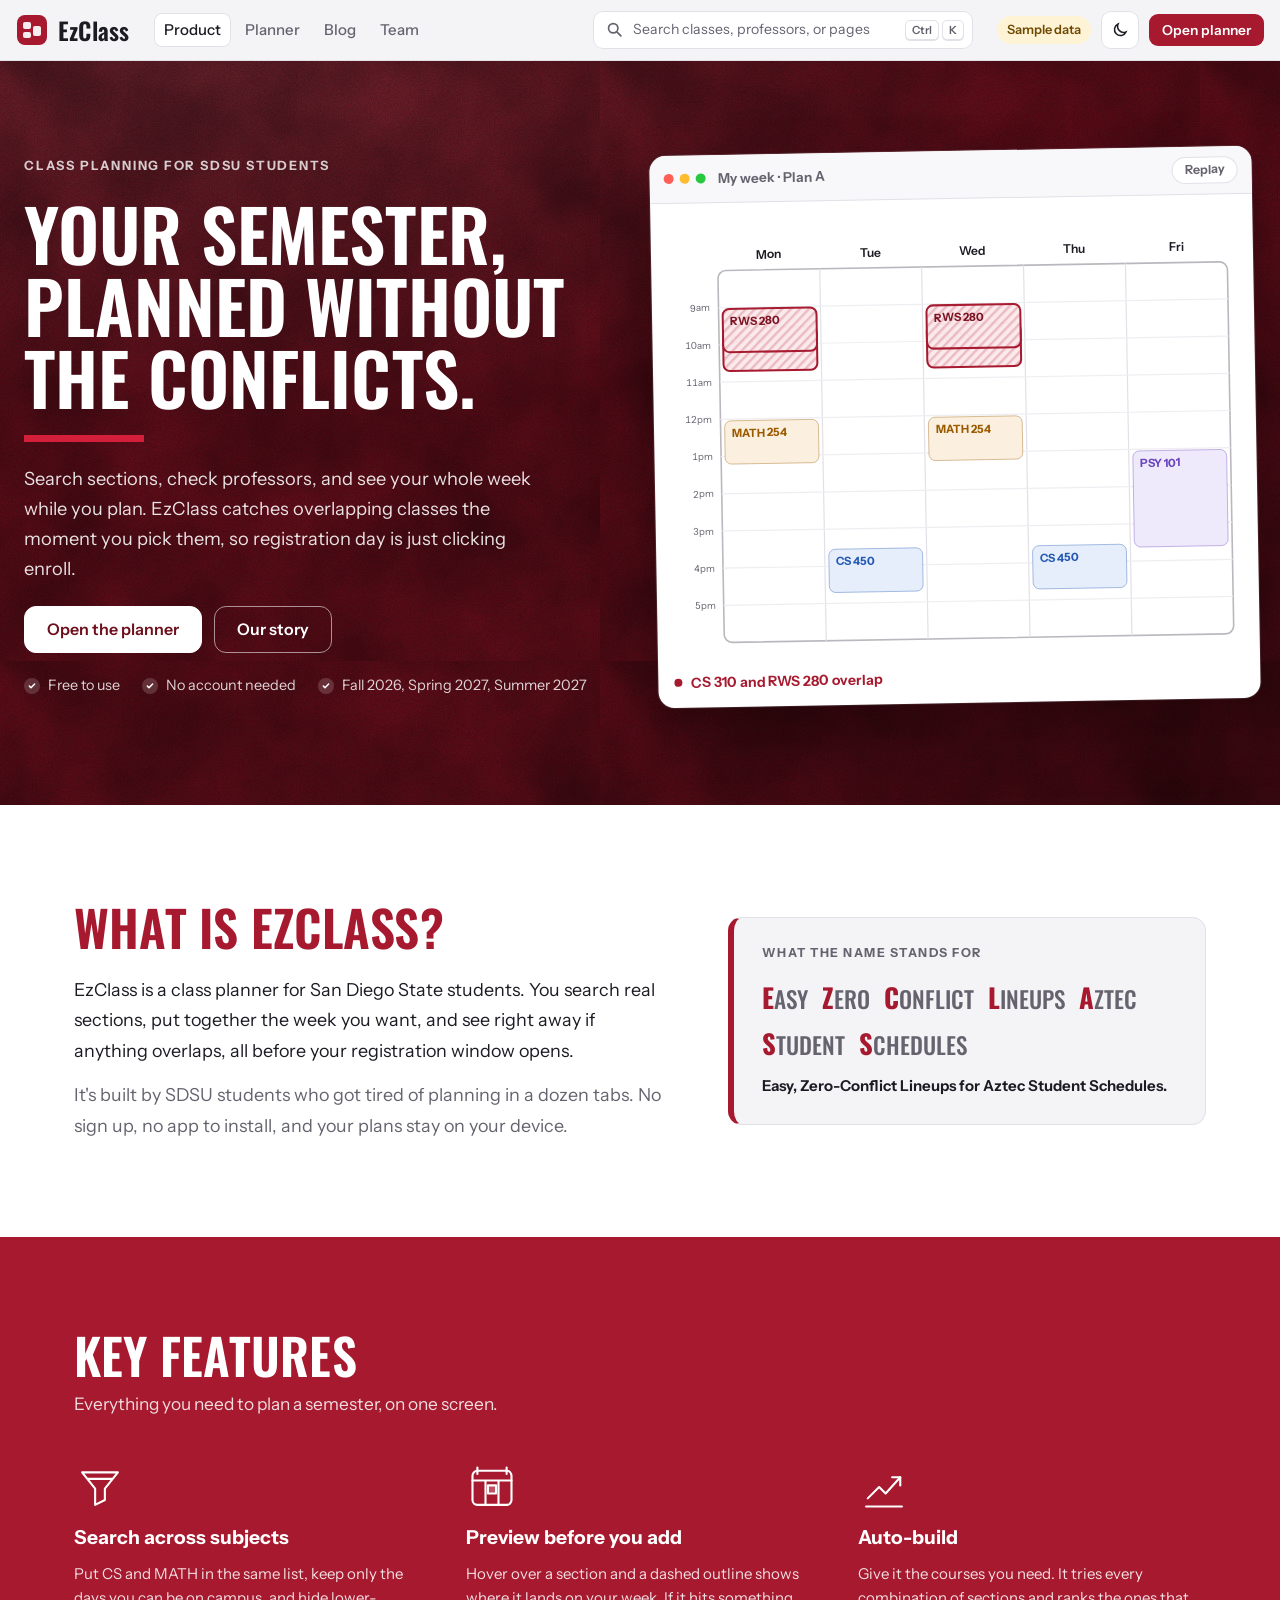
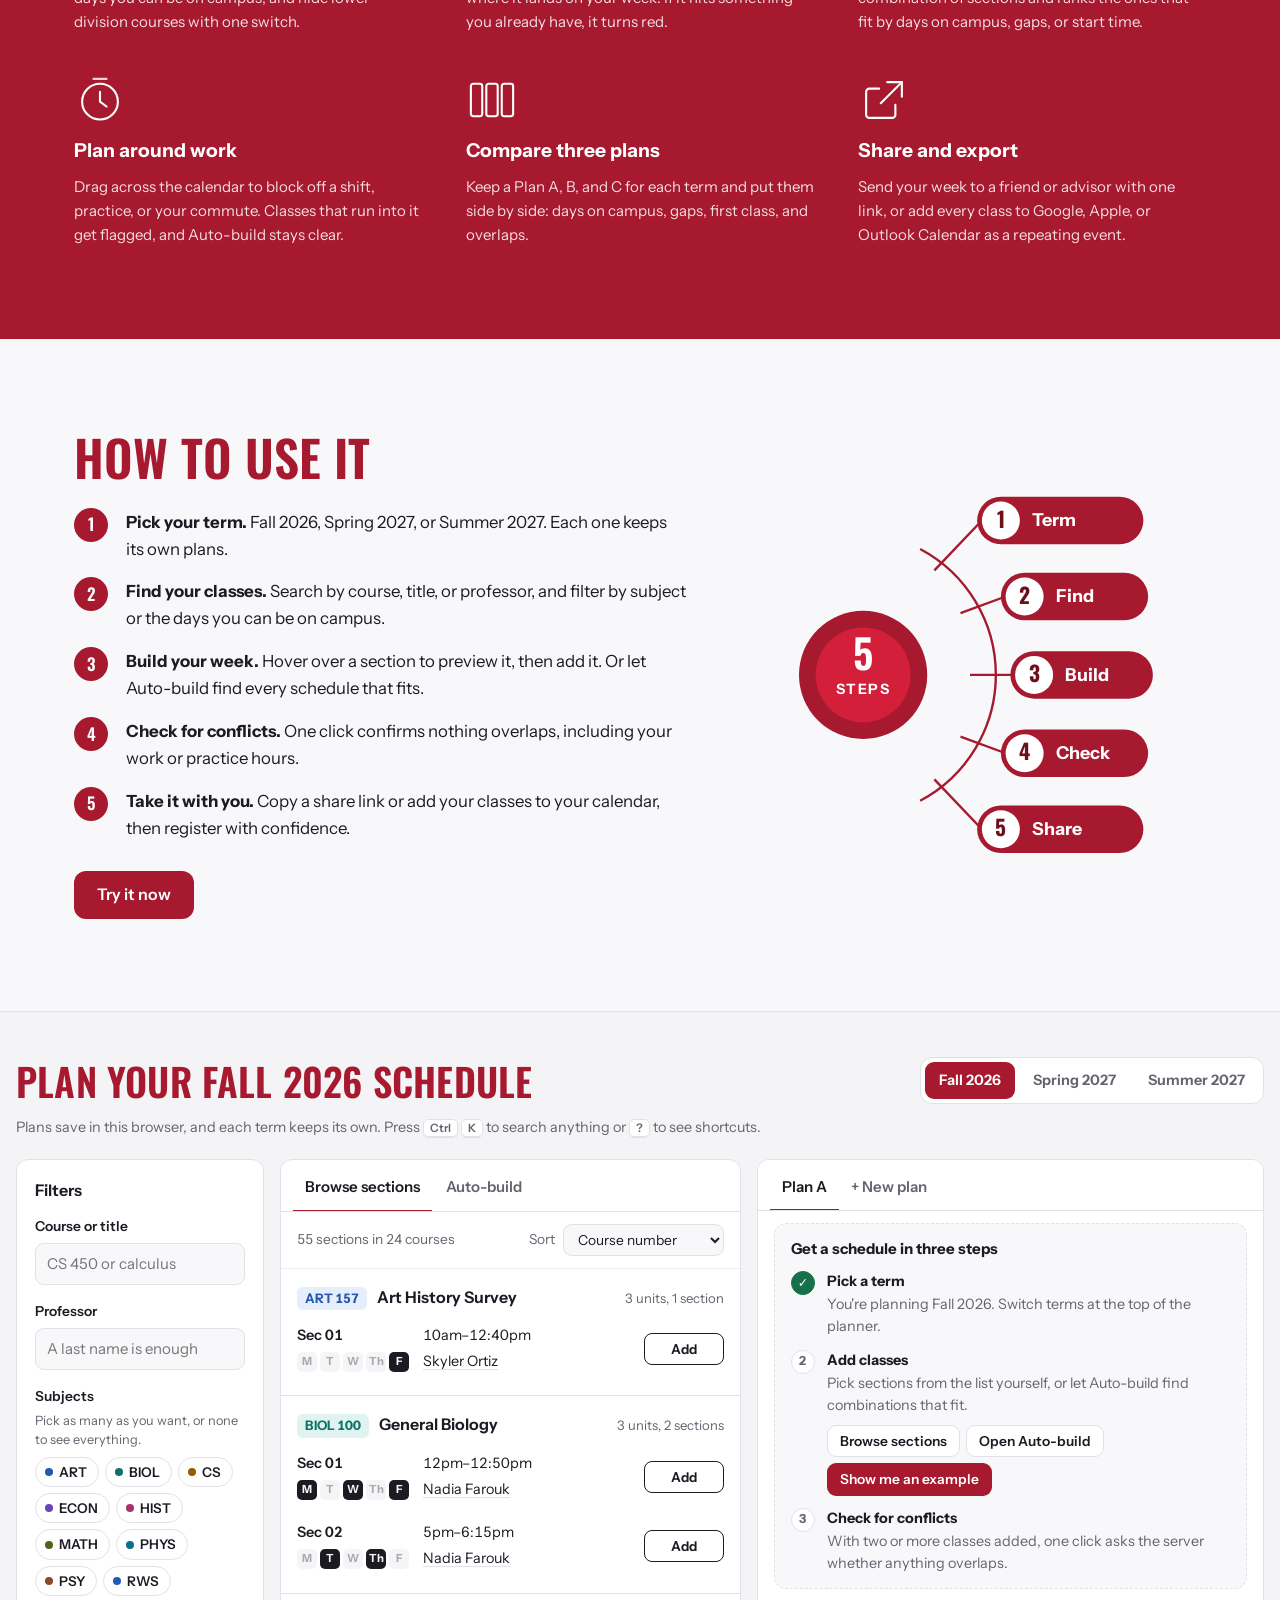
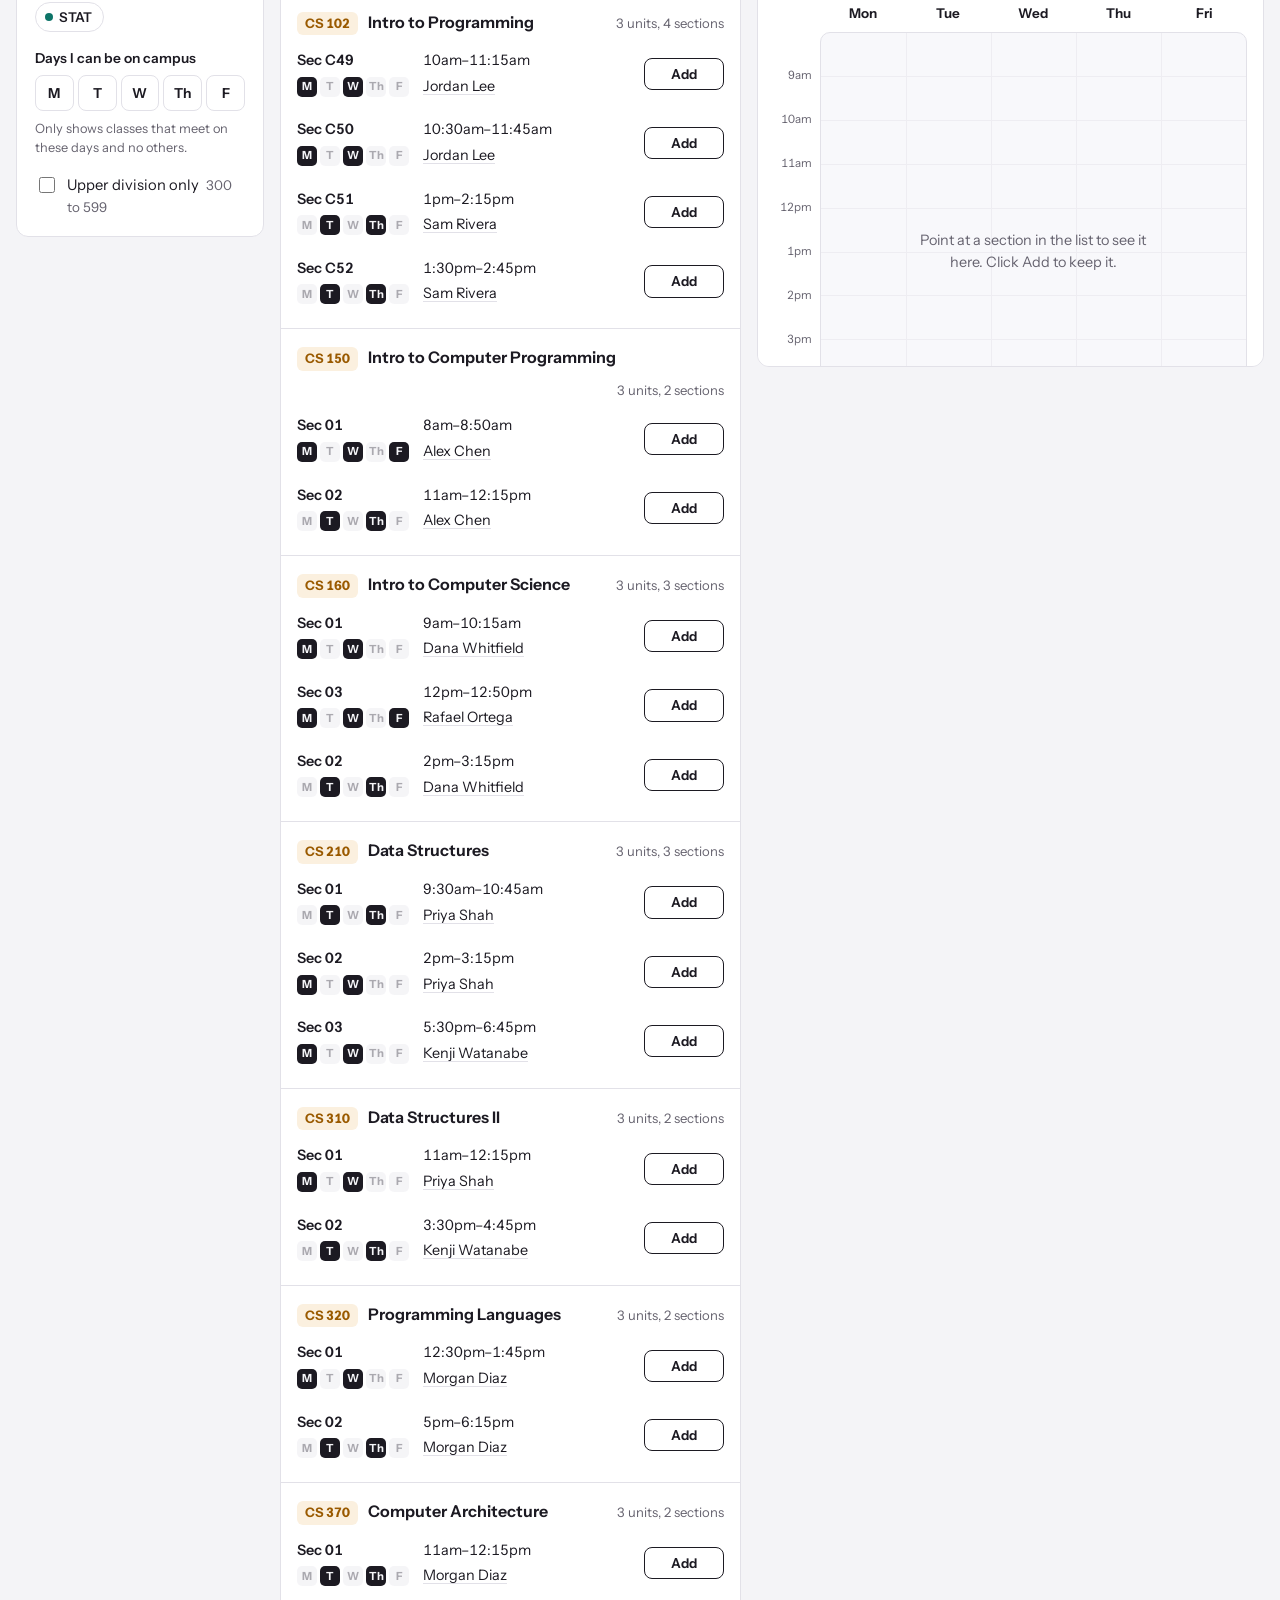
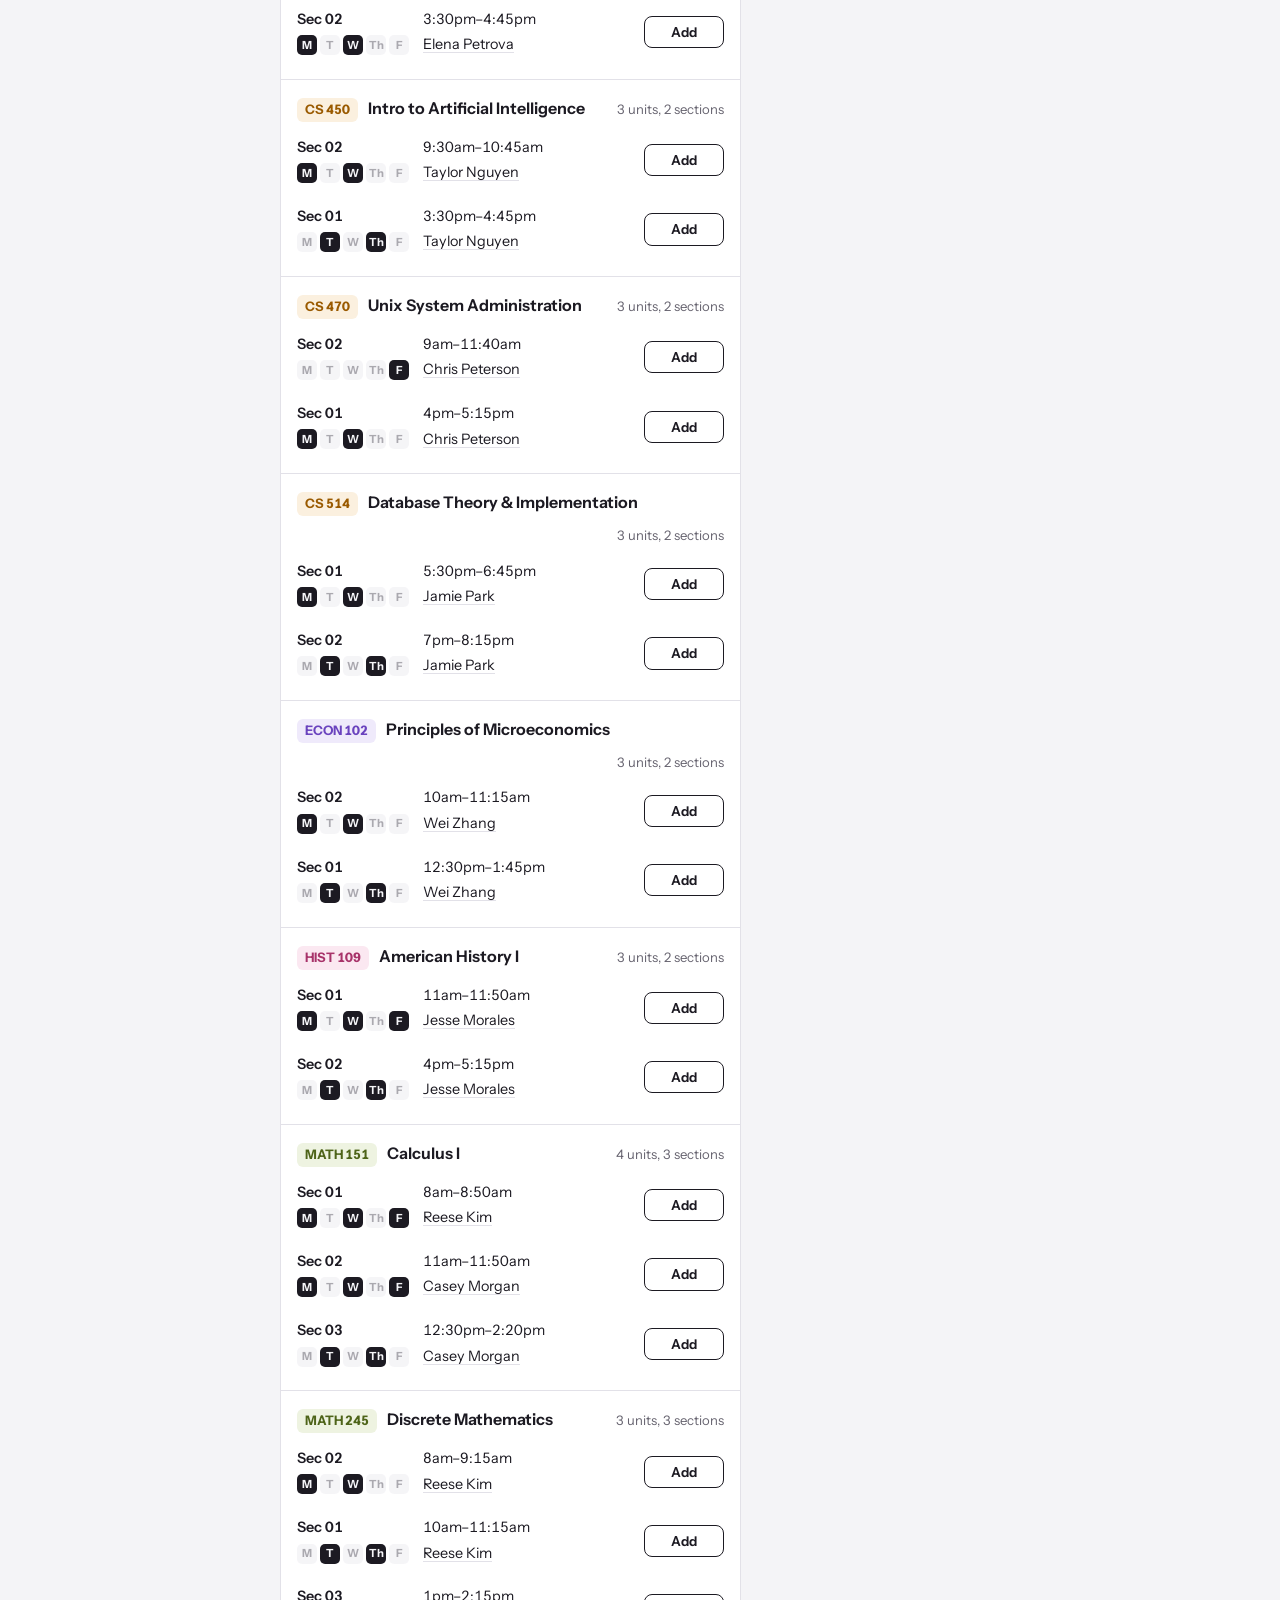
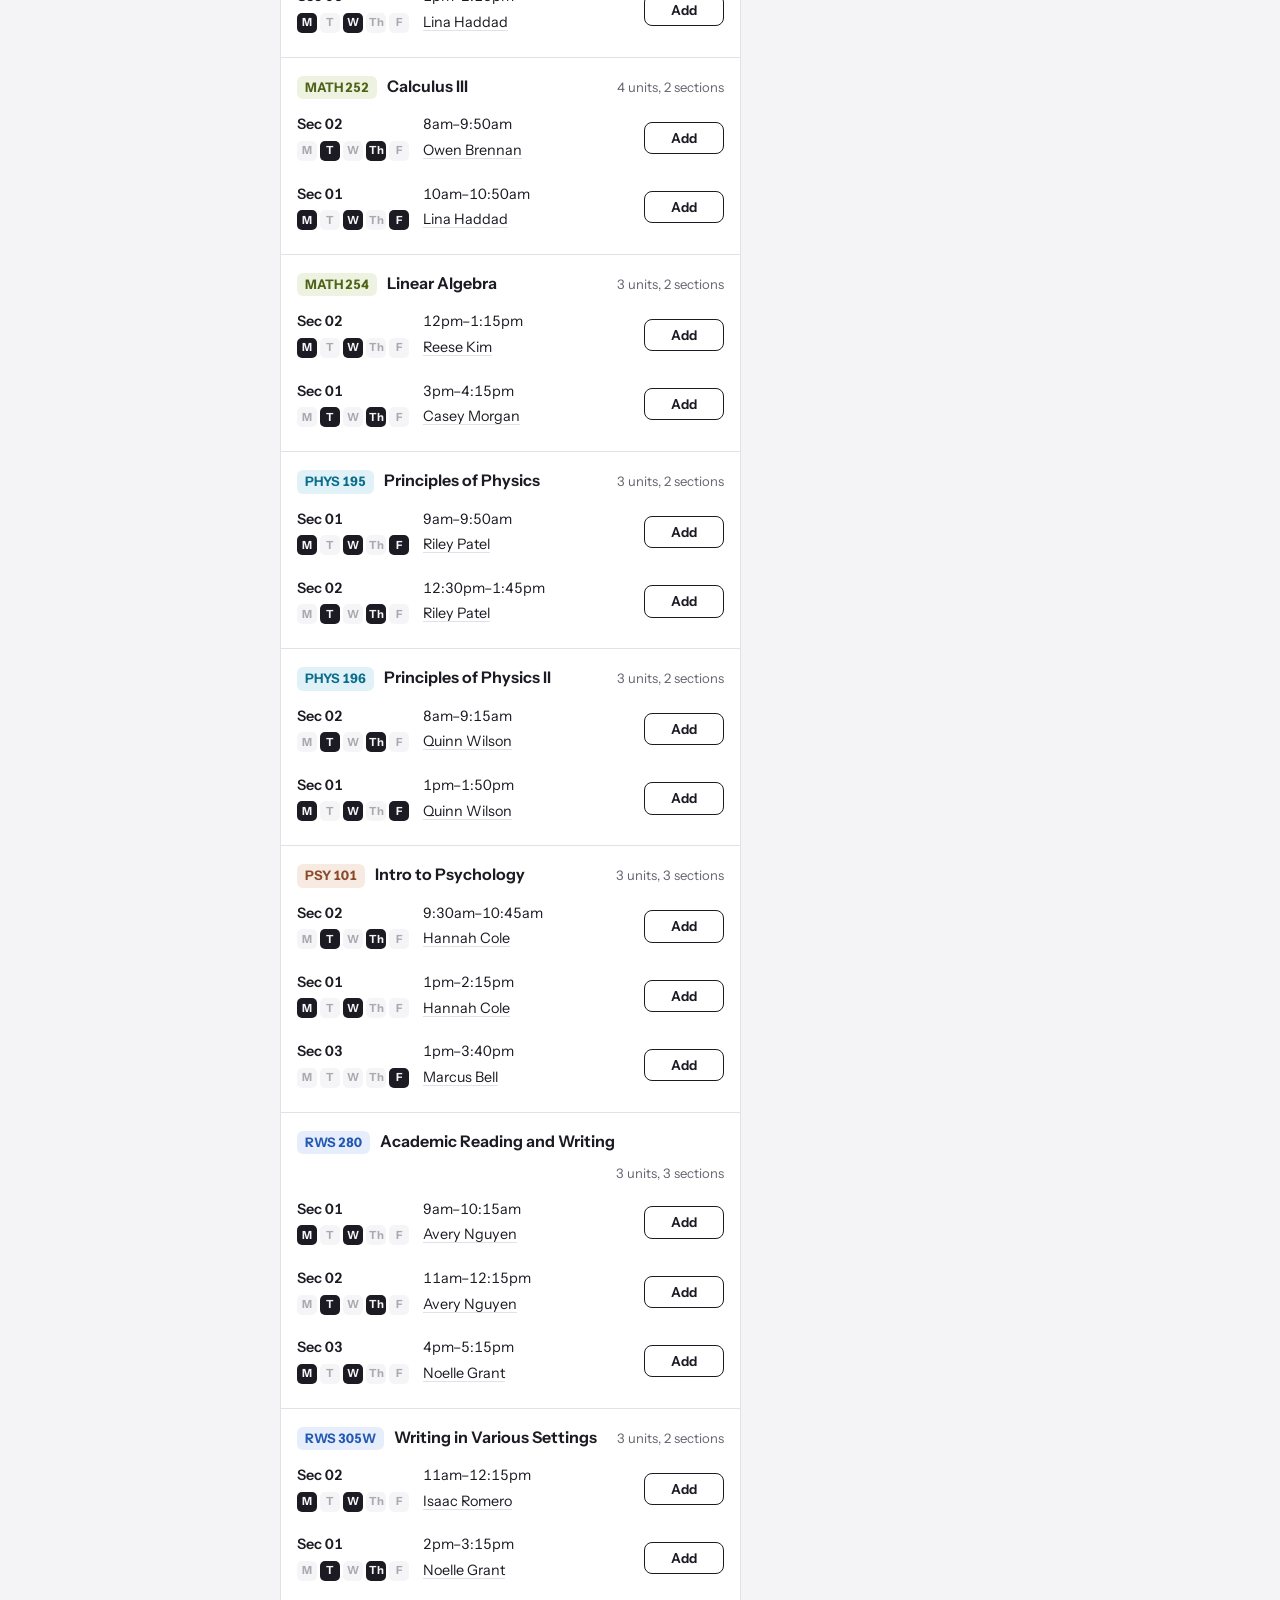
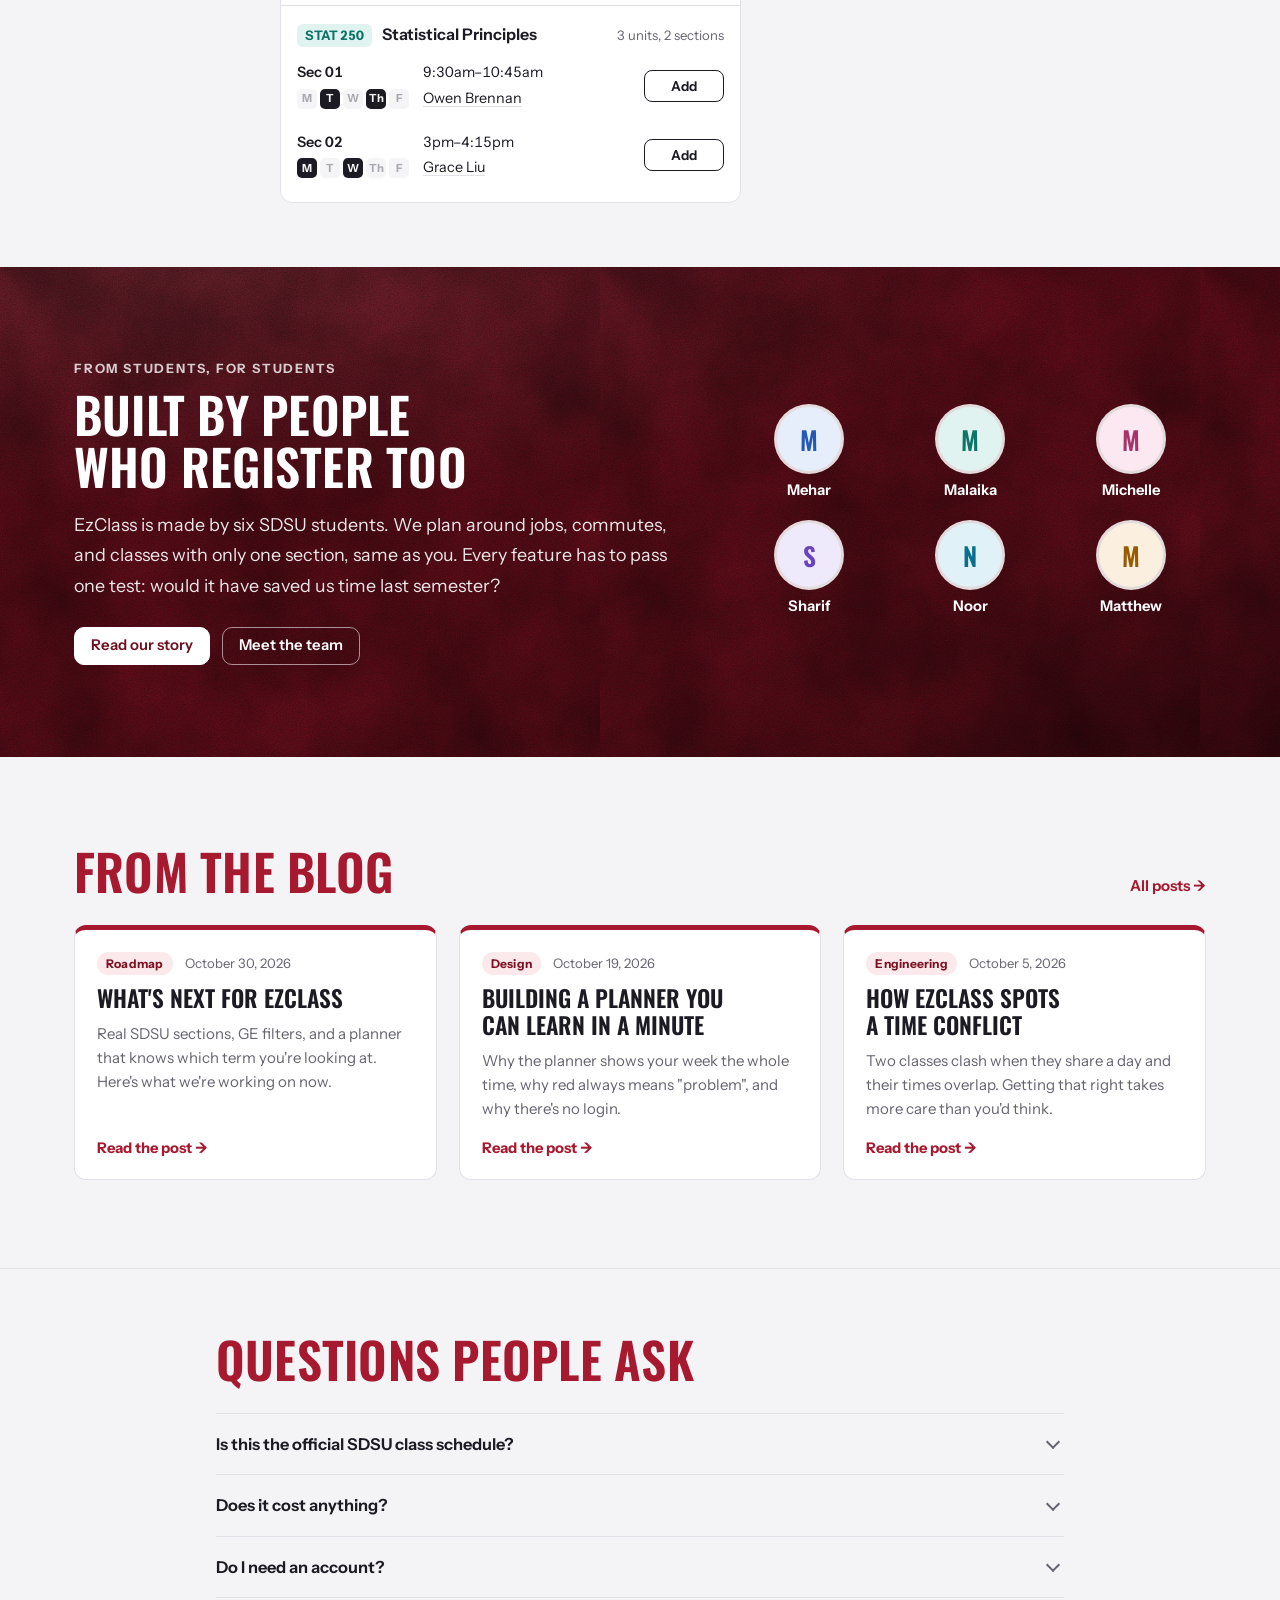
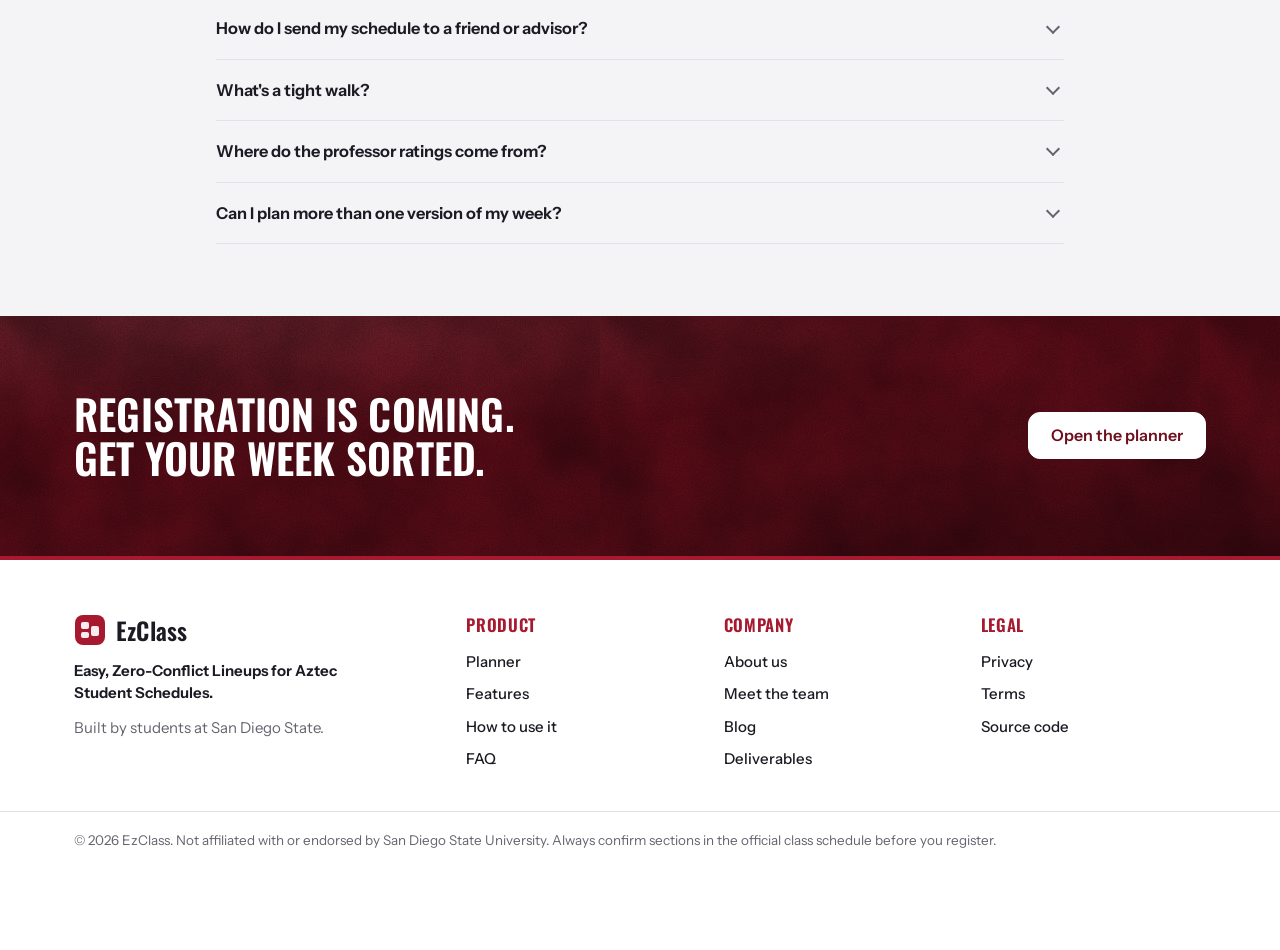
==== commit 7e294fa3: "Add files via upload" ====
--- a/frontend/index.html
+++ b/frontend/index.html
@@ -371,6 +371,7 @@
         <button type="button" class="btn btn-red" id="check-btn" disabled>Check for conflicts</button>
         <button type="button" class="btn btn-quiet" id="export-btn" disabled>Add to calendar</button>
         <button type="button" class="btn btn-quiet" id="share-btn" disabled>Copy share link</button>
+        <button type="button" class="btn btn-quiet" id="print-btn" disabled title="Print your week, or pick &quot;Save as PDF&quot; in the print dialog">Print / PDF</button>
         <button type="button" class="btn btn-quiet" id="busy-btn">Block out time</button>
         <button type="button" class="btn btn-quiet" id="compare-btn" hidden>Compare plans</button>
         <button type="button" class="link-btn" id="clear-btn" hidden>Clear plan</button>
@@ -758,6 +759,7 @@
       <div><dt><kbd>/</kbd></dt><dd>Search the course list</dd></div>
       <div><dt><kbd>B</kbd></dt><dd>Browse sections</dd></div>
       <div><dt><kbd>A</kbd></dt><dd>Auto-build a schedule</dd></div>
+      <div><dt><kbd>P</kbd></dt><dd>Print your week or save it as a PDF</dd></div>
       <div><dt><kbd>1</kbd><kbd>2</kbd><kbd>3</kbd></dt><dd>Open Plan A, B, or C</dd></div>
       <div><dt><kbd>T</kbd></dt><dd>Next term</dd></div>
       <div><dt><kbd>?</kbd></dt><dd>Show this list</dd></div>
@@ -785,6 +787,7 @@
     </div>
   </form>
 </dialog>
+<div class="print-sheet" id="print-sheet" aria-hidden="true"></div>
 <!--BODY-END-->
 <script type="module" src="js/app.js"></script>
 </body>
--- a/frontend/css/style.css
+++ b/frontend/css/style.css
@@ -1064,3 +1064,81 @@
   html { scroll-behavior: auto; }
   *, *::before, *::after { animation: none !important; transition: none !important; }
 }
+
+/* ---------- print sheet ----------
+   #print-sheet stays hidden on screen. When printing starts, app.js adds
+   body.printing and fills the sheet; everything else is hidden so the
+   printout (or saved PDF) is only the clean schedule. Colors are fixed to
+   the light palette so dark mode never prints dark pages. */
+
+.print-sheet { display: none; }
+
+@media print {
+  @page { size: letter landscape; margin: 0.4in; }
+
+  body.printing > *:not(#print-sheet) { display: none !important; }
+  html:has(body.printing) { height: auto !important; overflow: visible !important; scroll-padding: 0 !important; }
+  body.printing { background: #fff !important; color: #1c1a22 !important; margin: 0 !important; padding: 0 !important; min-height: 0 !important; height: auto !important; overflow: visible !important; }
+  body.printing .print-sheet { display: block; }
+
+  .print-sheet {
+    --s0: #2459b3; --s0-bg: #e6eefb; --s1: #0d7468; --s1-bg: #e1f3f0;
+    --s2: #9a5a00; --s2-bg: #fbf0df; --s3: #6a43be; --s3-bg: #efeafb;
+    --s4: #a8336a; --s4-bg: #fbe8f1; --s5: #4e6419; --s5-bg: #eef3e1;
+    --s6: #0b6e8c; --s6-bg: #e0f2f8; --s7: #8a4b2a; --s7-bg: #f6eae2;
+    --pr-ink: #1c1a22; --pr-muted: #5c5966; --pr-line: #cfcdd6; --pr-red: #a6192e;
+    font: 10pt/1.35 "Helvetica Neue", Arial, sans-serif;
+    color: var(--pr-ink);
+    -webkit-print-color-adjust: exact;
+    print-color-adjust: exact;
+  }
+  .print-sheet * { animation: none !important; transition: none !important; box-shadow: none !important; }
+
+  .pr-head { display: flex; justify-content: space-between; align-items: flex-end; border-bottom: 2.5pt solid var(--pr-red); padding-bottom: 6pt; margin-bottom: 8pt; }
+  .pr-brand { margin: 0; font-weight: 700; font-size: 9pt; letter-spacing: 0.12em; text-transform: uppercase; color: var(--pr-red); }
+  .pr-head h1 { margin: 2pt 0 0; font-size: 17pt; line-height: 1.1; }
+  .pr-head h1 span { font-weight: 400; color: var(--pr-muted); }
+  .pr-date { margin: 0; font-size: 9pt; color: var(--pr-muted); }
+
+  .pr-stats { display: grid; grid-template-columns: repeat(6, 1fr); gap: 0; margin: 0 0 8pt; border: 0.75pt solid var(--pr-line); border-radius: 4pt; }
+  .pr-stats div { padding: 4pt 7pt; border-left: 0.75pt solid var(--pr-line); }
+  .pr-stats div:first-child { border-left: 0; }
+  .pr-stats dt { font-size: 7.5pt; text-transform: uppercase; letter-spacing: 0.06em; color: var(--pr-muted); }
+  .pr-stats dd { margin: 1pt 0 0; font-weight: 700; font-size: 10.5pt; }
+
+  .pr-grid { display: grid; grid-template-columns: 38pt repeat(var(--days), 1fr); grid-template-rows: auto 2.6in; border: 0.75pt solid var(--pr-line); border-radius: 4pt; margin-bottom: 9pt; break-inside: avoid; }
+  .pr-dayhead { text-align: center; font-weight: 700; font-size: 9pt; padding: 3pt 0; border-bottom: 0.75pt solid var(--pr-line); border-left: 0.75pt solid var(--pr-line); }
+  .pr-gutter { position: relative; }
+  .pr-gutter span { position: absolute; right: 4pt; transform: translateY(-50%); font-size: 7pt; color: var(--pr-muted); }
+  .pr-gutter span:first-child { transform: none; }
+  .pr-gutter span:last-child { transform: translateY(-100%); }
+  .pr-body { grid-column: 2 / -1; position: relative; }
+  .pr-body > i { position: absolute; left: 0; right: 0; border-top: 0.5pt dashed var(--pr-line); }
+  .pr-cols { position: absolute; inset: 0; display: grid; grid-template-columns: repeat(var(--days), 1fr); }
+  .pr-col { position: relative; border-left: 0.75pt solid var(--pr-line); }
+  .pr-blk, .pr-busy { position: absolute; left: 2pt; right: 2pt; box-sizing: border-box; overflow: hidden; border-radius: 3pt; padding: 1.5pt 3pt; font-size: 7pt; line-height: 1.2; display: flex; flex-direction: column; }
+  .pr-blk { background: var(--cb); border: 0.75pt solid var(--c); border-left-width: 3pt; color: var(--pr-ink); }
+  .pr-blk b { font-size: 7.5pt; color: var(--c); }
+  .pr-blk.clash { border-color: var(--pr-red); background: repeating-linear-gradient(135deg, #fbe9ec 0 4pt, #fff 4pt 8pt); }
+  .pr-busy { background: repeating-linear-gradient(135deg, #eeedf2 0 4pt, #fff 4pt 8pt); border: 0.75pt dashed #8f8c99; color: var(--pr-muted); }
+
+  .pr-table { width: 100%; border-collapse: collapse; font-size: 9pt; break-inside: auto; }
+  .pr-table th { text-align: left; font-size: 7.5pt; text-transform: uppercase; letter-spacing: 0.06em; color: var(--pr-muted); border-bottom: 1.25pt solid var(--pr-ink); padding: 3pt 5pt; }
+  .pr-table td { padding: 2.5pt 5pt; border-bottom: 0.5pt solid var(--pr-line); vertical-align: top; }
+  .pr-table tr { break-inside: avoid; }
+  .pr-table tbody tr:nth-child(even) td { background: #f8f8fb; }
+  .pr-table tfoot td { font-weight: 700; border-top: 1.25pt solid var(--pr-ink); border-bottom: 0; }
+  .pr-table .num { text-align: right; }
+  .pr-table td:first-child { white-space: nowrap; font-weight: 700; }
+  .pr-dot { display: inline-block; width: 7pt; height: 7pt; border-radius: 50%; background: var(--c); margin-right: 4pt; vertical-align: 0; }
+
+  .pr-note { margin-top: 8pt; break-inside: avoid; }
+  .pr-note h3 { margin: 0 0 2pt; font-size: 9.5pt; }
+  .pr-note ul { margin: 0; padding-left: 14pt; }
+  .pr-note.bad h3 { color: var(--pr-red); }
+  .pr-ok { margin: 8pt 0 0; font-weight: 700; color: #157149; }
+  .pr-small { margin: 6pt 0 0; font-size: 8.5pt; color: var(--pr-muted); }
+
+  .pr-foot { display: flex; justify-content: space-between; gap: 12pt; margin-top: 8pt; padding-top: 4pt; border-top: 0.5pt solid var(--pr-line); font-size: 7.5pt; color: var(--pr-muted); }
+  .pr-url { word-break: break-all; max-width: 50%; text-align: right; }
+}
